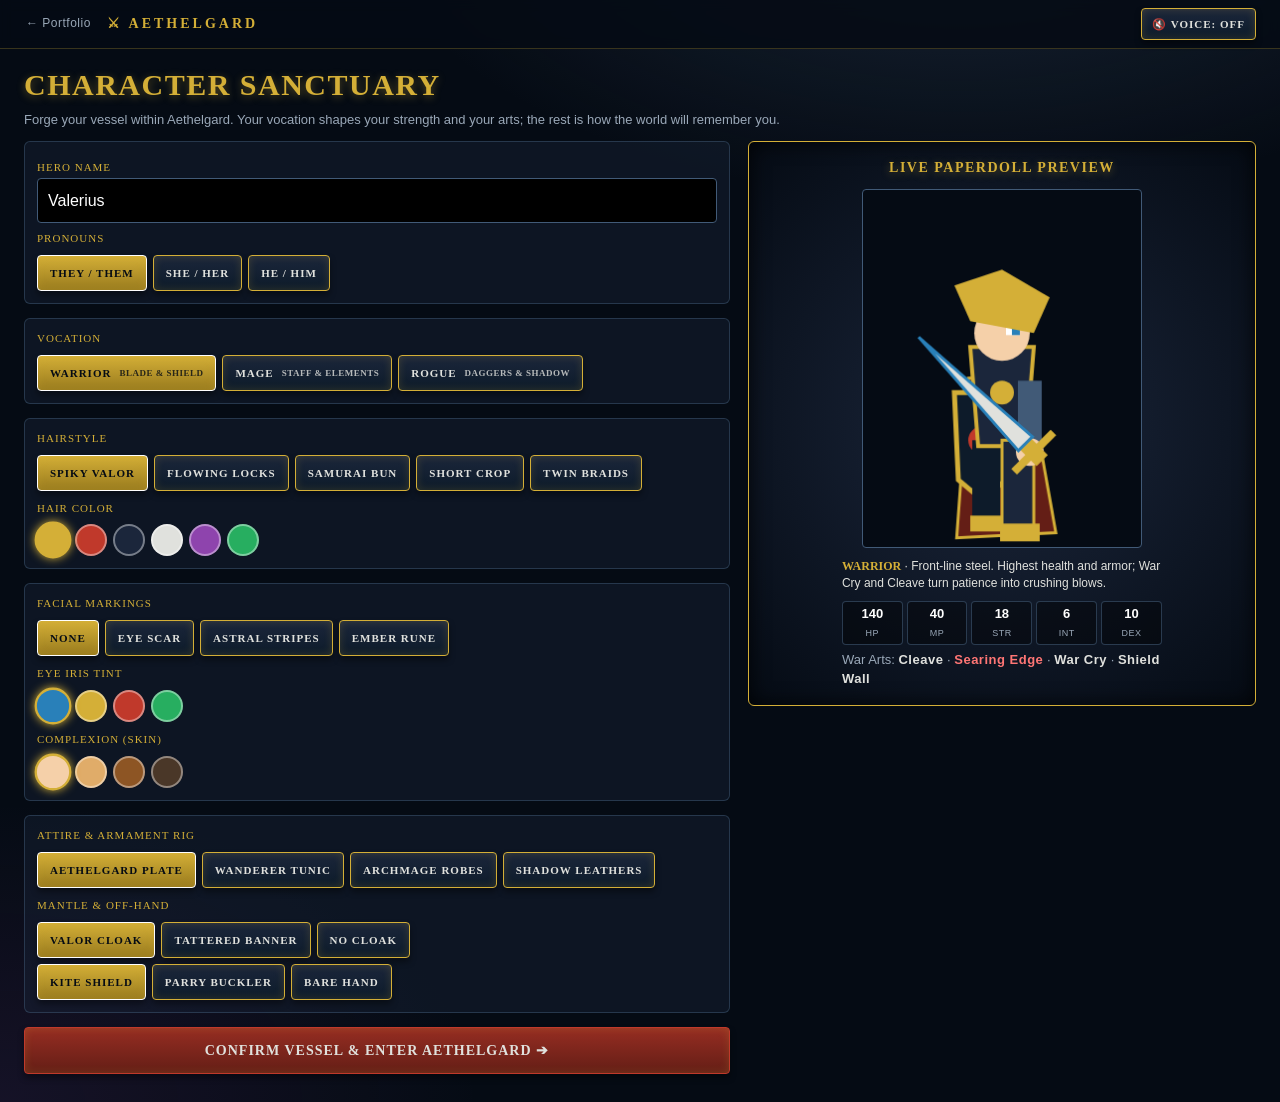
==== play/aethelgard/index.html @ b21886ea "Add Aethelgard: Chronicles of Lore playable browser RPG and project card" ====
<!DOCTYPE html>
<html lang="en">
<head>
<link rel="icon" href="data:,">
<meta charset="UTF-8">
<meta name="viewport" content="width=device-width, initial-scale=1.0, viewport-fit=cover">
<meta name="theme-color" content="#0D1B2A">
<title>Aethelgard: Chronicles of Lore</title>
<style>
  :root {
    --abyssal-navy: #0D1B2A;
    --deep-slate: #1B263B;
    --steel-blue: #415A77;
    --soft-parchment: #E0E1DD;
    --ember-gold: #D4AF37;
    --ember-gold-glow: rgba(212, 175, 55, 0.4);
    --crimson-valor: #C0392B;
    --arcane-azure: #2980B9;
    --toxic-green: #27AE60;
    --void-amethyst: #8E44AD;
    --muted: #9AA8B8;
    --el-fire: #FF7675; --el-ice: #74B9FF; --el-wind: #55EFC4; --el-void: #A29BFE; --el-phys: #E0E1DD;
    /* Cinzel is used only if it is installed locally; nothing is downloaded. */
    --font-heading: 'Cinzel', 'Trajan Pro', 'Cormorant SC', 'Palatino Linotype', Palatino, 'Book Antiqua', Georgia, serif;
    --font-body: 'Segoe UI', -apple-system, BlinkMacSystemFont, Roboto, 'Helvetica Neue', Arial, sans-serif;
  }
  * { box-sizing: border-box; margin: 0; padding: 0; }
  button, .btn, canvas, .hub-card, .map-node { -webkit-user-select: none; user-select: none; -webkit-tap-highlight-color: transparent; }
  html { background: #050B14; }
  body {
    min-height: 100vh; min-height: 100svh;
    background: radial-gradient(1000px 520px at 75% -10%, rgba(65,90,119,.35), transparent 60%), radial-gradient(800px 500px at 0% 100%, rgba(142,68,173,.12), transparent 60%), #050B14;
    font-family: var(--font-body); color: var(--soft-parchment); line-height: 1.45;
  }
  .sr { position: absolute; width: 1px; height: 1px; overflow: hidden; clip: rect(0 0 0 0); white-space: nowrap; }
  :focus-visible { outline: 2px solid var(--ember-gold); outline-offset: 2px; }
  h1, h2, h3, .fantasy-title { font-family: var(--font-heading); color: var(--ember-gold); text-shadow: 0 2px 8px var(--ember-gold-glow); letter-spacing: 1.5px; font-weight: 700; }
  h1 { font-size: clamp(20px, 3.4vw, 30px); }
  h2 { font-size: clamp(17px, 2.6vw, 22px); }
  h3 { font-size: 14px; }
  .sub { font-size: 13px; color: var(--muted); margin-top: 4px; }

  .topbar { display: flex; align-items: center; justify-content: space-between; gap: 10px; padding: 8px clamp(10px, 3vw, 24px); border-bottom: 1px solid rgba(212,175,55,.25); background: rgba(5,11,20,.85); position: sticky; top: 0; z-index: 40; backdrop-filter: blur(6px); }
  .brand { font-family: var(--font-heading); color: var(--ember-gold); letter-spacing: 3px; font-size: 14px; font-weight: 700; }
  #app { max-width: 1334px; margin: 0 auto; padding: 14px clamp(10px, 3vw, 24px) 28px; }

  .btn { background: linear-gradient(180deg, #1B263B 0%, #0D1B2A 100%); border: 1px solid var(--ember-gold); color: var(--soft-parchment); padding: 9px 16px; min-height: 40px; font-family: var(--font-heading); font-size: 13px; font-weight: 600; text-transform: uppercase; letter-spacing: 1px; cursor: pointer; border-radius: 4px; box-shadow: 0 4px 6px rgba(0,0,0,.4), inset 0 0 8px rgba(212,175,55,.2); transition: all .15s ease-in-out; display: inline-flex; align-items: center; justify-content: center; gap: 8px; text-align: center; }
  .btn:hover:not(:disabled), .btn:active:not(:disabled) { background: linear-gradient(180deg, #415A77 0%, #1B263B 100%); border-color: #FFF; box-shadow: 0 0 12px var(--ember-gold); transform: translateY(-1px); }
  .btn.active, .btn[aria-pressed="true"], .btn[aria-pressed="true"]:hover:not(:disabled) { background: linear-gradient(180deg, #D4AF37 0%, #997B1E 100%); color: #050B14; border-color: #FFF; font-weight: bold; }
  .btn:disabled { opacity: .42; cursor: not-allowed; filter: grayscale(.4); }
  .btn-accent { border-color: var(--crimson-valor); background: linear-gradient(180deg, #962D22 0%, #641E16 100%); }
  .btn-accent:hover:not(:disabled) { box-shadow: 0 0 12px rgba(192,57,43,.8); border-color: #FF7675; }
  .btn-small { padding: 4px 10px; min-height: 32px; font-size: 11px; }
  .btn kbd { font: 600 10px ui-monospace, Menlo, monospace; border: 1px solid rgba(255,255,255,.35); border-radius: 3px; padding: 0 4px; opacity: .8; }

  .topbar-left { display: flex; align-items: center; gap: 14px; min-width: 0; }
  .back-link { font-size: 12px; color: var(--muted); text-decoration: none; letter-spacing: .5px; padding: 6px 2px; white-space: nowrap; }
  .back-link:hover, .back-link:focus-visible { color: var(--ember-gold); }
  .screen { display: none; }
  .screen.active { display: block; animation: fadein .25s ease; }
  @keyframes fadein { from { opacity: 0; } to { opacity: 1; } }
  .panel { background: rgba(13,27,42,.9); border: 1px solid var(--steel-blue); border-radius: 6px; padding: 14px; }

  /* ---------- Character Sanctuary ---------- */
  .creator-grid { display: grid; grid-template-columns: minmax(0, 1.25fr) minmax(260px, .9fr); gap: 18px; margin-top: 12px; align-items: start; }
  .creator-controls { display: flex; flex-direction: column; gap: 14px; }
  .creator-preview-pane { position: sticky; top: 64px; display: flex; flex-direction: column; align-items: center; gap: 10px; background: radial-gradient(circle at center, #1B263B 0%, #050B14 100%); border: 1px solid var(--ember-gold); border-radius: 6px; padding: 16px; box-shadow: inset 0 0 20px rgba(0,0,0,.8); }
  #sanctuary-preview-canvas { width: 100%; max-width: 280px; height: auto; border: 1px solid var(--steel-blue); border-radius: 4px; background: #050B14; }
  .class-card { font-size: 12px; color: var(--soft-parchment); width: 100%; max-width: 320px; }
  .class-card .stats-mini { display: grid; grid-template-columns: repeat(5, 1fr); gap: 4px; margin-top: 8px; text-align: center; }
  .stats-mini div { background: rgba(0,0,0,.4); border: 1px solid rgba(65,90,119,.6); border-radius: 4px; padding: 3px 0; }
  .stats-mini b { display: block; font-size: 13px; color: #FFF; } .stats-mini span { font-size: 9px; color: var(--muted); letter-spacing: .5px; }
  .control-group { background: rgba(27,38,59,.4); border: 1px solid rgba(65,90,119,.5); border-radius: 6px; padding: 12px; }
  .control-group-title { font-family: var(--font-heading); font-size: 11px; color: var(--ember-gold); margin-bottom: 8px; text-transform: uppercase; letter-spacing: 1px; }
  .option-row { display: flex; flex-wrap: wrap; gap: 6px; margin-top: 4px; }
  .color-swatch { width: 32px; height: 32px; border-radius: 50%; border: 2px solid rgba(255,255,255,.4); cursor: pointer; transition: transform .15s, border-color .15s; padding: 0; }
  .color-swatch:hover, .color-swatch[aria-pressed="true"] { transform: scale(1.15); border-color: var(--ember-gold); box-shadow: 0 0 8px var(--ember-gold); }
  .sub-btn { padding: 6px 12px; min-height: 36px; font-size: 11px; }
  .text-input { width: 100%; padding: 10px; background: #000; border: 1px solid var(--steel-blue); color: #FFF; border-radius: 4px; margin-bottom: 8px; font: inherit; font-size: 16px; -webkit-user-select: text; user-select: text; }
  .text-input:focus { border-color: var(--ember-gold); outline: none; }
  .class-btn small { display: block; font-size: 9px; opacity: .8; letter-spacing: .5px; }

  /* ---------- Haven ---------- */
  .haven-head { display: flex; flex-wrap: wrap; justify-content: space-between; align-items: flex-end; gap: 12px; }
  .purse { display: flex; flex-wrap: wrap; gap: 8px 16px; font-size: 13px; font-family: var(--font-heading); color: var(--ember-gold); }
  .purse b { color: #FFF; font-family: var(--font-body); }
  .hero-strip { display: grid; grid-template-columns: auto 1fr; gap: 6px 14px; align-items: center; margin-top: 14px; }
  .exp-bar { height: 8px; background: #000; border: 1px solid rgba(255,255,255,.2); border-radius: 4px; overflow: hidden; }
  .exp-bar i { display: block; height: 100%; background: linear-gradient(90deg, #1B4F72, #74B9FF); transition: width .4s; }
  .hub-grid { display: grid; grid-template-columns: repeat(auto-fit, minmax(220px, 1fr)); gap: 14px; margin-top: 16px; }
  .hub-card { background: linear-gradient(135deg, rgba(27,38,59,.8), rgba(13,27,42,.8)); border: 1px solid var(--steel-blue); border-radius: 6px; padding: 16px; display: flex; flex-direction: column; justify-content: space-between; gap: 12px; min-height: 150px; transition: all .2s ease; }
  .hub-card:hover { border-color: var(--ember-gold); box-shadow: 0 0 15px rgba(212,175,55,.3); transform: translateY(-2px); }
  .hub-card p { font-size: 12px; margin-top: 6px; }
  .row-between { display: flex; flex-wrap: wrap; justify-content: space-between; gap: 10px; margin-top: 18px; }

  /* ---------- World map ---------- */
  .map-container { position: relative; width: 100%; aspect-ratio: 16 / 7; min-height: 240px; background: radial-gradient(circle at center, #1B263B 0%, #080E17 100%); border: 1px solid var(--steel-blue); border-radius: 6px; margin-top: 14px; overflow: hidden; }
  .map-container svg { position: absolute; inset: 0; width: 100%; height: 100%; }
  .map-node { position: absolute; transform: translate(-50%, -50%); width: 46px; height: 46px; border-radius: 50%; background: var(--abyssal-navy); border: 2px solid var(--ember-gold); display: flex; align-items: center; justify-content: center; cursor: pointer; font-family: var(--font-heading); font-weight: bold; font-size: 14px; color: var(--ember-gold); box-shadow: 0 0 14px rgba(0,0,0,.7); transition: transform .15s; }
  .map-node:hover { transform: translate(-50%, -50%) scale(1.1); }
  .map-node[aria-pressed="true"] { border-color: #FFF; background: var(--crimson-valor); color: #FFF; box-shadow: 0 0 18px rgba(192,57,43,.8); }
  .map-label { position: absolute; transform: translate(-50%, 0); font-family: var(--font-heading); font-size: 11px; color: var(--soft-parchment); white-space: nowrap; text-shadow: 0 1px 3px #000; pointer-events: none; }
  .node-info { margin-top: 14px; display: flex; flex-wrap: wrap; justify-content: space-between; align-items: center; gap: 12px; }
  .node-info p { font-size: 13px; margin-top: 4px; }
  .tier { color: #F1C40F; font-weight: 700; }
  .el { font-weight: 700; letter-spacing: .5px; }
  .el-FIRE { color: var(--el-fire); } .el-ICE { color: var(--el-ice); } .el-WIND { color: var(--el-wind); } .el-VOID { color: var(--el-void); } .el-PHYS { color: var(--el-phys); }

  /* ---------- Combat ---------- */
  #screen-combat.active { display: flex; flex-direction: column; gap: 8px; }
  #combat-hud { display: grid; grid-template-columns: minmax(0, 1fr) auto minmax(0, 1fr); gap: 10px; align-items: start; }
  .combatant-hud { background: rgba(13,27,42,.9); border: 1px solid var(--ember-gold); border-radius: 6px; padding: 8px 12px; box-shadow: 0 4px 15px rgba(0,0,0,.6); min-width: 0; }
  .hud-name { display: flex; justify-content: space-between; gap: 8px; font-size: 12px; font-weight: 700; margin-bottom: 5px; }
  .hud-name span:last-child { color: var(--ember-gold); white-space: nowrap; }
  .bar-wrapper { position: relative; width: 100%; height: 14px; background: #000; border-radius: 3px; border: 1px solid rgba(255,255,255,.2); overflow: hidden; margin-top: 4px; }
  .bar-fill { height: 100%; width: 100%; transition: width .3s cubic-bezier(.2,.9,.3,1); }
  .hp-fill { background: linear-gradient(90deg, #962D22, #E74C3C); }
  .mp-fill { background: linear-gradient(90deg, #1B4F72, #3498DB); }
  .bar-text { position: absolute; inset: 0; font-size: 10px; font-weight: 700; line-height: 14px; text-align: center; text-shadow: 0 1px 2px #000; }
  .status-tray { display: flex; flex-wrap: wrap; gap: 4px; margin-top: 5px; min-height: 16px; }
  .status-badge { font-size: 9px; padding: 1px 6px; border-radius: 2px; font-weight: 700; text-transform: uppercase; letter-spacing: .5px; }
  .badge-burning { background: #E67E22; color: #FFF; } .badge-frozen { background: #3498DB; color: #FFF; } .badge-guarding { background: #F1C40F; color: #000; }
  .badge-buff { background: #27AE60; color: #FFF; } .badge-shadow { background: #6C5CE7; color: #FFF; } .badge-charge { background: #C0392B; color: #FFF; animation: pulse 1s infinite; }
  @keyframes pulse { 50% { opacity: .55; } }
  .intent { font-size: 11px; color: var(--muted); margin-top: 4px; min-height: 16px; }
  #elemental-affinity-widget { background: rgba(13,27,42,.92); border: 1px solid var(--ember-gold); border-radius: 6px; padding: 6px 12px; font-size: 11px; font-family: var(--font-heading); letter-spacing: .6px; text-align: center; max-width: 330px; line-height: 1.5; }
  #elemental-affinity-widget .aff-hint { display: block; font-family: var(--font-body); letter-spacing: 0; color: var(--soft-parchment); font-size: 11px; }
  .stage-wrap { width: min(100%, calc((100vh - 390px) * 16 / 9)); width: min(100%, calc((100svh - 390px) * 16 / 9)); min-width: min(100%, 480px); margin: 0 auto; border: 1px solid rgba(212,175,55,.35); border-radius: 6px; overflow: hidden; box-shadow: 0 0 40px rgba(0,0,0,.8); }
  canvas#combat-stage { width: 100%; height: auto; display: block; background: #050B14; }
  .narration { display: flex; gap: 12px; align-items: flex-start; background: rgba(13,27,42,.96); border: 1px solid var(--ember-gold); border-radius: 6px; padding: 10px 14px; box-shadow: 0 8px 24px rgba(0,0,0,.6); }
  .narration .who { font-family: var(--font-heading); color: var(--ember-gold); font-size: 12px; letter-spacing: 1px; }
  .narration .what { font-size: 14px; margin-top: 2px; line-height: 1.45; font-family: Georgia, 'Palatino Linotype', serif; }
  .narration .grow { flex: 1; min-width: 0; }
  #combat-narration { min-height: 62px; }
  .combat-side { display: flex; flex-direction: column; gap: 8px; }
  #combat-narration.collapsed .what { display: none; }
  #toast { position: fixed; left: 50%; bottom: 16px; transform: translateX(-50%); width: min(680px, calc(100% - 24px)); z-index: 60; display: none; }
  #toast.open { display: flex; animation: fadein .2s; }
  #combat-deck { display: grid; grid-template-columns: repeat(5, minmax(0, 1fr)); gap: 8px; }
  #combat-deck .btn { min-height: 48px; padding: 8px 6px; font-size: 12px; }
  .turn-banner { text-align: center; font-family: var(--font-heading); font-size: 11px; letter-spacing: 2px; color: var(--muted); min-height: 16px; }

  /* ---------- Modals ---------- */
  .modal { position: fixed; inset: 0; z-index: 70; background: rgba(2,6,12,.72); display: none; align-items: center; justify-content: center; padding: 14px; backdrop-filter: blur(4px); }
  .modal.open { display: flex; animation: fadein .18s; }
  .modal-card { width: min(720px, 100%); max-height: calc(100svh - 28px); overflow-y: auto; background: rgba(13,27,42,.98); border: 1px solid var(--ember-gold); border-radius: 8px; padding: 18px; box-shadow: 0 20px 60px rgba(0,0,0,.9); }
  .modal-head { display: flex; justify-content: space-between; align-items: center; gap: 10px; margin-bottom: 12px; }
  .skill-grid { display: grid; grid-template-columns: repeat(auto-fit, minmax(240px, 1fr)); gap: 10px; }
  .skill-grid .btn { flex-direction: column; align-items: flex-start; text-align: left; text-transform: none; letter-spacing: .3px; min-height: 70px; }
  .skill-grid .btn strong { font-size: 14px; } .skill-grid .btn span { font-family: var(--font-body); font-size: 11px; color: #C8D1DC; font-weight: 400; }
  .eff-up { color: #55EFC4 !important; font-weight: 700 !important; } .eff-down { color: #FF9F9A !important; font-weight: 700 !important; }
  .shop-list { display: flex; flex-direction: column; gap: 10px; }
  .shop-item { display: flex; justify-content: space-between; align-items: center; gap: 12px; padding: 10px 12px; border: 1px solid rgba(65,90,119,.7); border-radius: 6px; background: rgba(0,0,0,.35); }
  .shop-item h4 { font-family: var(--font-heading); color: #FFF; font-size: 13px; letter-spacing: .5px; }
  .shop-item p { font-size: 12px; color: var(--muted); margin-top: 2px; }
  .shop-item .owned { color: var(--toxic-green); font-size: 11px; font-weight: 700; }
  .npc-line { font-family: Georgia, serif; font-style: italic; font-size: 14px; color: var(--soft-parchment); margin-bottom: 12px; }
  .wheel { display: flex; flex-wrap: wrap; align-items: center; justify-content: center; gap: 6px; font-family: var(--font-heading); font-size: 14px; margin: 8px 0 14px; }
  .bestiary { width: 100%; border-collapse: collapse; font-size: 12px; }
  .bestiary th, .bestiary td { text-align: left; padding: 6px; border-bottom: 1px solid rgba(65,90,119,.5); }
  .bestiary th { color: var(--ember-gold); font-family: var(--font-heading); font-weight: 600; letter-spacing: .5px; }

  /* ---------- Victory / Defeat ---------- */
  .result { text-align: center; padding-top: 24px; }
  .result h1 { font-size: clamp(24px, 5vw, 34px); }
  .result .story { font-family: Georgia, serif; font-size: 15px; max-width: 620px; margin: 10px auto 0; color: var(--soft-parchment); }
  .spoils { max-width: 480px; margin: 22px auto; background: #000; border: 1px solid var(--ember-gold); border-radius: 6px; padding: 18px; text-align: left; }
  .spoils h3 { border-bottom: 1px solid var(--steel-blue); padding-bottom: 6px; }
  .spoils .line { display: flex; justify-content: space-between; font-size: 13px; margin-top: 10px; }
  .levelup { max-width: 480px; margin: 0 auto 20px; border: 1px solid #74B9FF; border-radius: 6px; padding: 16px; background: linear-gradient(180deg, rgba(41,128,185,.25), rgba(0,0,0,.6)); box-shadow: 0 0 30px rgba(116,185,255,.25); }
  .levelup h2 { color: #74B9FF; text-shadow: 0 0 12px rgba(116,185,255,.6); }
  .levelup .gains { display: grid; grid-template-columns: repeat(3, 1fr); gap: 6px; margin-top: 10px; font-size: 12px; }
  .levelup .gains div { background: rgba(0,0,0,.4); border-radius: 4px; padding: 5px; }
  .levelup .gains b { color: #55EFC4; }
  #screen-defeat h1 { color: var(--crimson-valor); text-shadow: 0 2px 12px rgba(192,57,43,.6); }
  .result .actions { display: flex; flex-wrap: wrap; justify-content: center; gap: 10px; margin-top: 8px; }

  /* ---------- Responsive ---------- */
  @media (max-width: 900px) {
    .creator-grid { grid-template-columns: 1fr; }
    .creator-preview-pane { position: static; order: -1; flex-direction: row; flex-wrap: wrap; justify-content: center; }
    #sanctuary-preview-canvas { max-width: 170px; }
  }
  @media (max-width: 640px) {
    #combat-hud { grid-template-columns: 1fr 1fr; }
    #elemental-affinity-widget { grid-column: 1 / -1; grid-row: 2; max-width: none; }
    .stage-wrap { width: 100%; min-width: 0; }
    #combat-deck { grid-template-columns: repeat(3, minmax(0, 1fr)); }
    #combat-deck .btn { font-size: 11px; letter-spacing: .5px; }
    #combat-deck .btn kbd { display: none; }
    .narration .what { font-size: 13px; }
    .map-label { font-size: 9px; }
    .shop-item { flex-direction: column; align-items: stretch; }
    .levelup .gains { grid-template-columns: repeat(2, 1fr); }
  }
  @media (orientation: landscape) and (max-height: 520px) {
    .topbar { position: static; }
    #screen-combat.active { display: grid; grid-template-columns: minmax(0, 1fr) minmax(250px, 34%); grid-template-areas: "hud hud" "stage side"; gap: 8px; }
    #combat-hud { grid-area: hud; grid-template-columns: 1fr auto 1fr; }
    #elemental-affinity-widget { grid-column: auto; grid-row: auto; }
    .stage-wrap { grid-area: stage; width: 100%; min-width: 0; }
    .combat-side { grid-area: side; display: flex; flex-direction: column; gap: 8px; }
    #combat-deck { grid-template-columns: repeat(2, minmax(0, 1fr)); }
    #combat-deck .btn { min-height: 44px; }
    #combat-deck .btn kbd { display: none; }
    .narration .what { font-size: 12px; }
    #combat-narration { min-height: 0; padding: 6px 10px; }
    .topbar { padding-top: 4px !important; padding-bottom: 4px !important; }
    #combat-hud { gap: 6px; }
    #app { padding-top: 6px; }
    .turn-banner { min-height: 0; font-size: 10px; }
    .combatant-hud { padding: 5px 9px; }
    .combatant-hud .intent { display: none; }
    .status-tray { min-height: 0; margin-top: 3px; }
    #elemental-affinity-widget { padding: 4px 8px; font-size: 10px; line-height: 1.35; }
    #elemental-affinity-widget .aff-hint { font-size: 10px; }
    .stage-wrap { width: min(100%, calc((100vh - 150px) * 16 / 9)); width: min(100%, calc((100svh - 150px) * 16 / 9)); margin: 0; }
    #combat-deck { gap: 6px; }
    #combat-deck .btn { min-height: 44px; padding: 6px 4px; font-size: 11px; letter-spacing: .5px; }
  }
  @media (prefers-reduced-motion: reduce) {
    *, *::before, *::after { animation: none !important; transition: none !important; }
  }
</style>
</head>
<body>
<header class="topbar">
  <div class="topbar-left"><a class="back-link" href="https://alchemistblake.github.io/" title="Back to Blake Allcorn's portfolio">← Portfolio</a><span class="brand" aria-hidden="true">⚔ AETHELGARD</span></div>
  <button class="btn btn-small" id="btn-voice" type="button" aria-pressed="false" title="Read narration aloud with your device's voice">🔇 Voice: Off</button>
</header>

<main id="app">
  <!-- SCREEN 1: Character Sanctuary -->
  <section id="screen-sanctuary" class="screen active" aria-labelledby="h-sanctuary">
    <h1 id="h-sanctuary">CHARACTER SANCTUARY</h1>
    <p class="sub">Forge your vessel within Aethelgard. Your vocation shapes your strength and your arts; the rest is how the world will remember you.</p>
    <div class="creator-grid">
      <div class="creator-controls">
        <div class="control-group">
          <label class="control-group-title" for="input-char-name">Hero Name</label>
          <input type="text" id="input-char-name" class="text-input" value="Valerius" maxlength="18" autocomplete="off" spellcheck="false">
          <div class="control-group-title" id="lbl-pron">Pronouns</div>
          <div class="option-row" role="group" aria-labelledby="lbl-pron" id="pronoun-options">
            <button type="button" class="btn sub-btn pron-btn" data-pron="they" aria-pressed="true">They / them</button>
            <button type="button" class="btn sub-btn pron-btn" data-pron="she" aria-pressed="false">She / her</button>
            <button type="button" class="btn sub-btn pron-btn" data-pron="he" aria-pressed="false">He / him</button>
          </div>
        </div>

        <div class="control-group">
          <div class="control-group-title" id="lbl-class">Vocation</div>
          <div class="option-row" role="group" aria-labelledby="lbl-class">
            <button type="button" class="btn sub-btn class-btn" data-class="WARRIOR" aria-pressed="true">Warrior<small>Blade &amp; shield</small></button>
            <button type="button" class="btn sub-btn class-btn" data-class="MAGE" aria-pressed="false">Mage<small>Staff &amp; elements</small></button>
            <button type="button" class="btn sub-btn class-btn" data-class="ROGUE" aria-pressed="false">Rogue<small>Daggers &amp; shadow</small></button>
          </div>
        </div>

        <div class="control-group">
          <div class="control-group-title" id="lbl-hair">Hairstyle</div>
          <div class="option-row" role="group" aria-labelledby="lbl-hair">
            <button type="button" class="btn sub-btn hair-style-btn" data-style="spiky" aria-pressed="true">Spiky Valor</button>
            <button type="button" class="btn sub-btn hair-style-btn" data-style="flowing" aria-pressed="false">Flowing Locks</button>
            <button type="button" class="btn sub-btn hair-style-btn" data-style="topknot" aria-pressed="false">Samurai Bun</button>
            <button type="button" class="btn sub-btn hair-style-btn" data-style="short" aria-pressed="false">Short Crop</button>
            <button type="button" class="btn sub-btn hair-style-btn" data-style="braids" aria-pressed="false">Twin Braids</button>
          </div>
          <div class="control-group-title" style="margin-top: 10px;" id="lbl-haircol">Hair Color</div>
          <div class="option-row swatches" role="group" aria-labelledby="lbl-haircol" data-key="hairColor">
            <button type="button" class="color-swatch" data-val="#D4AF37" aria-label="Gold" aria-pressed="true" style="background:#D4AF37"></button>
            <button type="button" class="color-swatch" data-val="#C0392B" aria-label="Crimson" aria-pressed="false" style="background:#C0392B"></button>
            <button type="button" class="color-swatch" data-val="#1B263B" aria-label="Midnight" aria-pressed="false" style="background:#1B263B"></button>
            <button type="button" class="color-swatch" data-val="#E0E1DD" aria-label="Silver" aria-pressed="false" style="background:#E0E1DD"></button>
            <button type="button" class="color-swatch" data-val="#8E44AD" aria-label="Amethyst" aria-pressed="false" style="background:#8E44AD"></button>
            <button type="button" class="color-swatch" data-val="#27AE60" aria-label="Moss" aria-pressed="false" style="background:#27AE60"></button>
          </div>
        </div>

        <div class="control-group">
          <div class="control-group-title" id="lbl-face">Facial Markings</div>
          <div class="option-row" role="group" aria-labelledby="lbl-face">
            <button type="button" class="btn sub-btn face-mark-btn" data-mark="none" aria-pressed="true">None</button>
            <button type="button" class="btn sub-btn face-mark-btn" data-mark="scar" aria-pressed="false">Eye Scar</button>
            <button type="button" class="btn sub-btn face-mark-btn" data-mark="paint" aria-pressed="false">Astral Stripes</button>
            <button type="button" class="btn sub-btn face-mark-btn" data-mark="rune" aria-pressed="false">Ember Rune</button>
          </div>
          <div class="control-group-title" style="margin-top: 10px;" id="lbl-eye">Eye Iris Tint</div>
          <div class="option-row swatches" role="group" aria-labelledby="lbl-eye" data-key="eyeColor">
            <button type="button" class="color-swatch" data-val="#2980B9" aria-label="Azure" aria-pressed="true" style="background:#2980B9"></button>
            <button type="button" class="color-swatch" data-val="#D4AF37" aria-label="Amber" aria-pressed="false" style="background:#D4AF37"></button>
            <button type="button" class="color-swatch" data-val="#C0392B" aria-label="Ember red" aria-pressed="false" style="background:#C0392B"></button>
            <button type="button" class="color-swatch" data-val="#27AE60" aria-label="Verdant" aria-pressed="false" style="background:#27AE60"></button>
          </div>
          <div class="control-group-title" style="margin-top: 10px;" id="lbl-skin">Complexion (Skin)</div>
          <div class="option-row swatches" role="group" aria-labelledby="lbl-skin" data-key="skinColor">
            <button type="button" class="color-swatch" data-val="#F5D0A9" aria-label="Fair" aria-pressed="true" style="background:#F5D0A9"></button>
            <button type="button" class="color-swatch" data-val="#E0AC69" aria-label="Golden" aria-pressed="false" style="background:#E0AC69"></button>
            <button type="button" class="color-swatch" data-val="#8D5524" aria-label="Bronze" aria-pressed="false" style="background:#8D5524"></button>
            <button type="button" class="color-swatch" data-val="#4A3728" aria-label="Umber" aria-pressed="false" style="background:#4A3728"></button>
          </div>
        </div>

        <div class="control-group">
          <div class="control-group-title" id="lbl-outfit">Attire &amp; Armament Rig</div>
          <div class="option-row" role="group" aria-labelledby="lbl-outfit">
            <button type="button" class="btn sub-btn outfit-style-btn" data-outfit="plate" aria-pressed="true">Aethelgard Plate</button>
            <button type="button" class="btn sub-btn outfit-style-btn" data-outfit="tunic" aria-pressed="false">Wanderer Tunic</button>
            <button type="button" class="btn sub-btn outfit-style-btn" data-outfit="robes" aria-pressed="false">Archmage Robes</button>
            <button type="button" class="btn sub-btn outfit-style-btn" data-outfit="leathers" aria-pressed="false">Shadow Leathers</button>
          </div>
          <div class="control-group-title" style="margin-top: 10px;" id="lbl-cape">Mantle &amp; Off-hand</div>
          <div class="option-row" role="group" aria-labelledby="lbl-cape">
            <button type="button" class="btn sub-btn cape-style-btn" data-cape="full" aria-pressed="true">Valor Cloak</button>
            <button type="button" class="btn sub-btn cape-style-btn" data-cape="tattered" aria-pressed="false">Tattered Banner</button>
            <button type="button" class="btn sub-btn cape-style-btn" data-cape="none" aria-pressed="false">No Cloak</button>
          </div>
          <div class="option-row" role="group" aria-label="Off-hand" style="margin-top: 6px;">
            <button type="button" class="btn sub-btn offhand-style-btn" data-offhand="shield" aria-pressed="true">Kite Shield</button>
            <button type="button" class="btn sub-btn offhand-style-btn" data-offhand="buckler" aria-pressed="false">Parry Buckler</button>
            <button type="button" class="btn sub-btn offhand-style-btn" data-offhand="gauntlet" aria-pressed="false">Bare Hand</button>
          </div>
        </div>

        <button type="button" class="btn btn-accent" id="btn-bind-sanctuary" style="padding: 14px; font-size: 14px;">Confirm Vessel &amp; Enter Aethelgard ➔</button>
      </div>

      <div class="creator-preview-pane">
        <h3>LIVE PAPERDOLL PREVIEW</h3>
        <canvas id="sanctuary-preview-canvas" width="280" height="360" role="img" aria-label="Preview of your hero"></canvas>
        <div class="class-card" id="class-card" aria-live="polite"></div>
      </div>
    </div>
  </section>

  <!-- SCREEN 2: The Haven -->
  <section id="screen-haven" class="screen" aria-labelledby="h-haven">
    <div class="haven-head">
      <div>
        <h1 id="h-haven">THE HAVEN: SANCTUARY OF AETHELGARD</h1>
        <p class="sub">The final bastion untouched by the blight. Rest here restores body and spirit.</p>
      </div>
      <div class="purse" aria-label="Your purse">
        <span>GOLD <b id="haven-gold-val">250</b></span>
        <span>ASTRAL SHARDS <b id="haven-shards-val" style="color:#74B9FF">10</b></span>
        <span>DRAUGHTS <b id="haven-potions-val">3</b></span>
      </div>
    </div>
    <div class="panel hero-strip">
      <div><b id="haven-hero-name">Valerius</b> <span class="sub" id="haven-hero-class" style="display:inline">Warrior · Lvl 1</span></div>
      <div class="sub" id="haven-hero-stats" style="text-align:right"></div>
      <div class="sub" style="margin:0">EXP <span id="haven-exp-text">0 / 100</span></div>
      <div class="exp-bar" aria-hidden="true"><i id="haven-exp-bar" style="width:0%"></i></div>
    </div>
    <div class="hub-grid">
      <div class="hub-card">
        <div><h3>Torben's Smelting Forge</h3><p>Temper your weapon and reinforce your armor. Paid in gold.</p></div>
        <button type="button" class="btn" id="btn-forge" style="width:100%">Speak with Torben</button>
      </div>
      <div class="hub-card">
        <div><h3>Vaelin's Arcane Sanctum</h3><p>Study the elemental wheel and the weaknesses of every foe.</p></div>
        <button type="button" class="btn" id="btn-sanctum" style="width:100%">Consult Vaelin</button>
      </div>
      <div class="hub-card">
        <div><h3>Pip's Living Spring</h3><p>Brew restorative draughts with your familiar.</p></div>
        <button type="button" class="btn" id="btn-spring" style="width:100%">Visit Pip</button>
      </div>
      <div class="hub-card">
        <div><h3>Isla's Antiquity Vault</h3><p>Trade Astral Shards for forgotten relics.</p></div>
        <button type="button" class="btn" id="btn-vault" style="width:100%">Browse Vault</button>
      </div>
    </div>
    <div class="row-between">
      <button type="button" class="btn" id="btn-revisit-sanctuary">↺ Modify Appearance</button>
      <button type="button" class="btn btn-accent" id="btn-open-worldmap" style="padding: 12px 24px;">Deploy to Expeditions (World Map) ➔</button>
    </div>
  </section>

  <!-- SCREEN 3: World Map -->
  <section id="screen-worldmap" class="screen" aria-labelledby="h-map">
    <div class="haven-head">
      <div>
        <h1 id="h-map">CHRONICLES EXPEDITION MAP</h1>
        <p class="sub">Choose a blighted region. Deeper regions hold deadlier foes and richer spoils.</p>
      </div>
      <button type="button" class="btn" id="btn-return-haven">↩ Return to Haven</button>
    </div>
    <div class="map-container" id="map-container">
      <svg viewBox="0 0 100 44" preserveAspectRatio="none" aria-hidden="true"><path d="M20 30 Q 33 18 45 21 T 72 11" stroke="#D4AF37" stroke-opacity=".45" stroke-width=".5" stroke-dasharray="1.2 1.2" fill="none"/></svg>
    </div>
    <div class="panel node-info">
      <div>
        <h3 id="selected-node-title">The Haven Outskirts</h3>
        <p>Danger: <span class="tier" id="node-danger-tag">Tier I</span> · Ambush threat: <span id="node-ambush-tag">10%</span> · Suggested level: <span id="node-level-tag">1</span></p>
        <p id="node-foes"></p>
      </div>
      <button type="button" class="btn btn-accent" id="btn-engage-expedition">Engage Battlefield ⚔</button>
    </div>
  </section>

  <!-- SCREEN 4: Combat -->
  <section id="screen-combat" class="screen" aria-label="Battle">
    <div id="combat-hud">
      <div class="combatant-hud" aria-label="Your hero">
        <div class="hud-name"><span id="player-name-plate">Hero</span><span id="player-lvl-plate">Lvl 1</span></div>
        <div class="bar-wrapper" role="meter" aria-label="Health" id="player-hp-meter" aria-valuemin="0"><div id="player-hp-bar" class="bar-fill hp-fill"></div><div id="player-hp-text" class="bar-text"></div></div>
        <div class="bar-wrapper" role="meter" aria-label="Mana" id="player-mp-meter" aria-valuemin="0"><div id="player-mp-bar" class="bar-fill mp-fill"></div><div id="player-mp-text" class="bar-text"></div></div>
        <div class="status-tray" id="player-status-tray"></div>
      </div>
      <div id="elemental-affinity-widget" aria-live="polite"></div>
      <div class="combatant-hud" aria-label="Your foe">
        <div class="hud-name"><span id="enemy-name-plate">Foe</span><span id="enemy-elem-plate"></span></div>
        <div class="bar-wrapper" role="meter" aria-label="Foe health" id="enemy-hp-meter" aria-valuemin="0"><div id="enemy-hp-bar" class="bar-fill hp-fill"></div><div id="enemy-hp-text" class="bar-text"></div></div>
        <div class="status-tray" id="enemy-status-tray"></div>
        <div class="intent" id="enemy-intent"></div>
      </div>
    </div>
    <div class="stage-wrap"><canvas id="combat-stage" width="1280" height="720" role="img" aria-label="The battlefield"></canvas></div>
    <div class="combat-side">
      <div class="narration" id="combat-narration" role="status" aria-live="polite">
        <div class="grow"><div class="who" id="combat-speaker">The Chronicle</div><div class="what" id="combat-text"></div></div>
        <button type="button" class="btn btn-small" id="btn-hide-narration" aria-label="Hide narration">✕</button>
      </div>
      <div class="turn-banner" id="turn-banner" aria-live="polite"></div>
      <div id="combat-deck" role="group" aria-label="Your actions">
        <button type="button" class="btn btn-accent" id="btn-strike" aria-keyshortcuts="1">⚔ <span id="strike-label">Strike</span> <kbd>1</kbd></button>
        <button type="button" class="btn" id="btn-skill-menu" aria-keyshortcuts="2">✦ <span id="arts-label">Arts</span> <kbd>2</kbd></button>
        <button type="button" class="btn" id="btn-guard" aria-keyshortcuts="3">🛡 Guard <kbd>3</kbd></button>
        <button type="button" class="btn" id="btn-potion" aria-keyshortcuts="4"><span>⚗ Draught&nbsp;×<span id="potion-count-val">3</span></span> <kbd>4</kbd></button>
        <button type="button" class="btn" id="btn-flee" aria-keyshortcuts="5">↩ Retreat <kbd>5</kbd></button>
      </div>
    </div>
  </section>

  <!-- SCREEN 5: Victory -->
  <section id="screen-victory" class="screen result" aria-labelledby="h-victory">
    <h1 id="h-victory">EXPEDITION CONQUERED</h1>
    <p class="story" id="victory-story"></p>
    <div class="spoils">
      <h3>SPOILS OF WAR</h3>
      <div class="line"><span>Experience</span><b id="spoil-exp" style="color:#74B9FF">+0 EXP</b></div>
      <div class="line"><span>Gold recovered</span><b id="spoil-gold" style="color:var(--ember-gold)">+0 GOLD</b></div>
      <div class="line"><span>Astral Shards extracted</span><b id="spoil-shards" style="color:#74B9FF">+0 SHARDS</b></div>
    </div>
    <div class="levelup" id="levelup-panel" hidden></div>
    <div class="actions">
      <button type="button" class="btn btn-accent" id="btn-collect-spoils" style="padding: 12px 28px;">Claim Spoils &amp; Return to Map</button>
      <button type="button" class="btn" id="btn-victory-haven">Rest at the Haven</button>
    </div>
  </section>

  <!-- SCREEN 6: Defeat -->
  <section id="screen-defeat" class="screen result" aria-labelledby="h-defeat">
    <h1 id="h-defeat">THE VESSEL FALLS</h1>
    <p class="story" id="defeat-story"></p>
    <div class="spoils"><h3>THE COST</h3><div class="line"><span>Gold lost in the retreat</span><b id="defeat-gold" style="color:var(--crimson-valor)">-0 GOLD</b></div><div class="line"><span>Experience kept</span><b style="color:#74B9FF">All of it</b></div></div>
    <div class="actions">
      <button type="button" class="btn btn-accent" id="btn-defeat-haven" style="padding: 12px 28px;">Wake in the Haven</button>
    </div>
  </section>
</main>

<!-- Arts modal -->
<div class="modal" id="skills-modal" role="dialog" aria-modal="true" aria-labelledby="h-skills">
  <div class="modal-card">
    <div class="modal-head"><h2 id="h-skills">ASTRAL WEAVING &amp; ARTS</h2><button type="button" class="btn btn-small" id="btn-close-skills">✕ Close <kbd>Esc</kbd></button></div>
    <div class="skill-grid" id="skill-action-slots"></div>
  </div>
</div>
<!-- Shop / NPC modal -->
<div class="modal" id="shop-modal" role="dialog" aria-modal="true" aria-labelledby="h-shop">
  <div class="modal-card">
    <div class="modal-head"><h2 id="h-shop">SHOP</h2><button type="button" class="btn btn-small" id="btn-close-shop">✕ Close <kbd>Esc</kbd></button></div>
    <p class="purse" id="shop-purse"></p>
    <p class="npc-line" id="shop-line" style="margin-top:10px"></p>
    <div id="shop-body"></div>
  </div>
</div>
<!-- Confirm modal -->
<div class="modal" id="confirm-modal" role="alertdialog" aria-modal="true" aria-labelledby="h-confirm">
  <div class="modal-card" style="width:min(440px,100%); text-align:center">
    <h2 id="h-confirm">Retreat to the Haven?</h2>
    <p class="sub" id="confirm-text" style="margin:8px 0 16px">Your foe will remain. You keep everything you carry.</p>
    <div class="option-row" style="justify-content:center">
      <button type="button" class="btn btn-accent" id="btn-confirm-yes">Retreat</button>
      <button type="button" class="btn" id="btn-confirm-no">Stand and fight</button>
    </div>
  </div>
</div>
<!-- Toast narration for non-combat screens -->
<div id="toast" class="narration" role="status" aria-live="polite">
  <div class="grow"><div class="who" id="toast-speaker">The Chronicle</div><div class="what" id="toast-text"></div></div>
  <button type="button" class="btn btn-small" id="btn-dismiss-dialog" aria-label="Dismiss">✕</button>
</div>
<script>
/**
 * AETHELGARD: CHRONICLES OF LORE
 * Turn-based fantasy RPG and storyteller engine. Self-contained: no network requests.
 */
'use strict';
const QS = new URLSearchParams(location.search);
const SPEED = QS.has('fast') ? 0.05 : 1;            // ?fast=1 speeds up animations (used by the test suite)
const REDUCED = window.matchMedia('(prefers-reduced-motion: reduce)').matches || QS.has('rm');
const FONT_HEAD = "Cinzel, 'Trajan Pro', 'Palatino Linotype', Palatino, 'Book Antiqua', Georgia, serif";
const FONT_BODY = "'Segoe UI', -apple-system, Roboto, Arial, sans-serif";

// ---------- seeded RNG (mulberry32). ?seed=word makes every roll reproducible. ----------
function hashSeed(str) { let h = 0x811c9dc5; for (let i = 0; i < str.length; i++) { h ^= str.charCodeAt(i); h = Math.imul(h, 0x01000193) >>> 0; } return h >>> 0; }
function mulberry32(a) { return function () { a |= 0; a = a + 0x6D2B79F5 | 0; let t = Math.imul(a ^ a >>> 15, 1 | a); t = t + Math.imul(t ^ t >>> 7, 61 | t) ^ t; return ((t ^ t >>> 14) >>> 0) / 4294967296; }; }
const SEED = QS.get('seed') ? hashSeed(QS.get('seed')) : (crypto.getRandomValues(new Uint32Array(1))[0]);
const rand = mulberry32(SEED);          // game logic only; cosmetic particles use Math.random

// ---------- elements: Fire melts Ice, Ice stills Wind, Wind scatters the Void, the Void devours Fire ----------
const ELEMENTS = {
  PHYS: { label: 'Physical', color: '#E0E1DD', icon: '⚔' },
  FIRE: { label: 'Fire', color: '#FF7675', icon: '✹' },
  ICE: { label: 'Ice', color: '#74B9FF', icon: '❄' },
  WIND: { label: 'Wind', color: '#55EFC4', icon: '≋' },
  VOID: { label: 'Void', color: '#A29BFE', icon: '◆' }
};
const BEATS = { FIRE: 'ICE', ICE: 'WIND', WIND: 'VOID', VOID: 'FIRE' };
function elemMult(atk, def) {
  if (atk === 'PHYS' || !def) return 1;
  if (BEATS[atk] === def) return 1.5;   // weakness
  if (atk === def) return 0.5;          // same element: resisted
  if (BEATS[def] === atk) return 0.75;  // the defender's element overpowers yours
  return 1;
}
function weaknessOf(el) { return Object.keys(BEATS).find(k => BEATS[k] === el); }

// ---------- vocations ----------
const CLASSES = {
  WARRIOR: {
    label: 'Warrior', weapon: 'blade', weaponName: 'blade', strikeName: 'Strike', artsName: 'War Arts', mpRegen: 5, mainStat: 'str',
    base: { maxHp: 140, maxMp: 40, str: 18, int: 6, dex: 10, end: 14 }, grow: { maxHp: 16, maxMp: 4, str: 3, int: 1, dex: 1, end: 2 },
    look: { outfit: 'plate', offhand: 'shield', capeStyle: 'full' }, aura: '#D4AF37',
    blurb: 'Front-line steel. Highest health and armor; War Cry and Cleave turn patience into crushing blows.',
    abilities: [
      { id: 'cleave', name: 'Cleave', element: 'PHYS', cost: 8, kind: 'attack', scale: 'str', k: 2.4, flat: 10, crit: true, desc: 'A heavy, two-handed blow.' },
      { id: 'searing', name: 'Searing Edge', element: 'FIRE', cost: 12, kind: 'attack', scale: 'str', k: 1.4, flat: 14, burn: true, desc: 'Ignite the blade; may set the foe Burning.' },
      { id: 'warcry', name: 'War Cry', element: 'PHYS', cost: 10, kind: 'buff', desc: '+40% weapon damage for 3 turns.' },
      { id: 'wall', name: 'Shield Wall', element: 'PHYS', cost: 8, kind: 'guard', desc: 'Guard (take 75% less) and recover 12% health.' }
    ]
  },
  MAGE: {
    label: 'Mage', weapon: 'staff', weaponName: 'staff', strikeName: 'Staff Strike', artsName: 'Astral Arts', mpRegen: 5, mainStat: 'int',
    base: { maxHp: 90, maxMp: 100, str: 8, int: 20, dex: 10, end: 8 }, grow: { maxHp: 9, maxMp: 12, str: 1, int: 3, dex: 1, end: 1 },
    look: { outfit: 'robes', offhand: 'gauntlet', capeStyle: 'tattered' }, aura: '#74B9FF',
    blurb: 'Master of all four elements. Fragile, but every foe has a weakness the Mage can strike.',
    abilities: [
      { id: 'astral_searing', name: 'Astral Searing', element: 'FIRE', cost: 12, kind: 'attack', scale: 'int', k: 1.8, flat: 12, burn: true, desc: 'A lance of starfire; may set the foe Burning.' },
      { id: 'frost_lance', name: 'Frost Lance', element: 'ICE', cost: 14, kind: 'attack', scale: 'int', k: 2.0, flat: 12, chill: true, desc: 'A glacial spike; Chills the foe (its next blow is weaker).' },
      { id: 'gale_slash', name: 'Gale Slash', element: 'WIND', cost: 10, kind: 'attack', scale: 'int', k: 0.9, flat: 5, hits: 2, desc: 'Twin blades of wind.' },
      { id: 'void_flare', name: 'Void Flare', element: 'VOID', cost: 24, kind: 'attack', scale: 'int', k: 2.2, flat: 14, drain: 0.15, desc: 'A heavy dark burst; heals you for 15% of the damage.' }
    ]
  },
  ROGUE: {
    label: 'Rogue', weapon: 'daggers', weaponName: 'daggers', strikeName: 'Quick Strike', artsName: 'Shadow Arts', mpRegen: 4, mainStat: 'dex',
    base: { maxHp: 110, maxMp: 60, str: 13, int: 10, dex: 20, end: 10 }, grow: { maxHp: 12, maxMp: 6, str: 2, int: 1, dex: 3, end: 1 },
    look: { outfit: 'leathers', offhand: 'buckler', capeStyle: 'none' }, aura: '#A29BFE',
    blurb: 'Fast and hard to pin down. Dodges blows, lands critical hits, and strikes several times a turn.',
    abilities: [
      { id: 'twin_fangs', name: 'Twin Fangs', element: 'PHYS', cost: 6, kind: 'attack', scale: 'dex', k: 0.6, kStr: 0.8, flat: 0, hits: 2, crit: true, desc: 'Two quick cuts, each able to crit.' },
      { id: 'frost_dagger', name: 'Frost Dagger', element: 'ICE', cost: 10, kind: 'attack', scale: 'dex', k: 1.4, flat: 10, chill: true, desc: 'A rime-coated throw; Chills the foe.' },
      { id: 'gale_flurry', name: 'Gale Flurry', element: 'WIND', cost: 12, kind: 'attack', scale: 'dex', k: 0.6, flat: 4, hits: 3, desc: 'Three wind-borne slashes.' },
      { id: 'shadowstep', name: 'Shadowstep', element: 'VOID', cost: 12, kind: 'attack', scale: 'dex', k: 1.0, flat: 8, shadow: true, desc: 'Strike from the dark; the foe\'s next blow misses and your next hit crits.' }
    ]
  }
};
const PRONOUNS = { they: { them: 'them', their: 'their' }, she: { them: 'her', their: 'her' }, he: { them: 'him', their: 'his' } };

// ---------- shops ----------
const SHOP = {
  forge: { title: "TORBEN'S SMELTING FORGE", speaker: 'Torben', line: "'Armor and blades bend to skill. Bring me gold and I will make them bend further.'",
    items: [
      { id: 'weapon', name: 'Temper Weapon', currency: 'gold', tiers: [80, 160, 280], desc: p => `+4 ${p.cls.mainStat.toUpperCase()} (your vocation's main stat).` },
      { id: 'armor', name: 'Reinforce Armor', currency: 'gold', tiers: [70, 140, 240], desc: () => '+3 END and +15 max health.' }
    ] },
  spring: { title: "PIP'S LIVING SPRING", speaker: 'Pip', line: "'Piiip! The moss grows back after every expedition. One gift each time you return!'",
    items: [
      { id: 'gift', name: "Pip's Gift", currency: 'free', desc: () => 'One free Draught after each expedition (carry up to 5).' },
      { id: 'brew', name: 'Brew a Draught', currency: 'gold', price: 30, desc: () => 'Restores 60 health in battle (uses your turn). Carry up to 5.' }
    ] },
  vault: { title: "ISLA'S ANTIQUITY VAULT", speaker: 'Isla', line: "'Astral Shards are fragments of fallen stars. Spend them wisely; I do not haggle.'",
    items: [
      { id: 'prism', name: 'Ember-Glass Prism', currency: 'shards', price: 4, once: true, desc: () => 'Elemental arts deal +20% damage.' },
      { id: 'amulet', name: 'Star-Iron Amulet', currency: 'shards', price: 3, once: true, desc: () => '+8% critical-hit chance.' },
      { id: 'sigil', name: 'Astral Sigil', currency: 'shards', price: 3, once: true, desc: () => '+20 max mana.' },
      { id: 'feather', name: 'Phoenix Feather', currency: 'shards', price: 5, desc: () => 'Revives you once at 30% health when you fall. Consumed on use.' }
    ] }
};
const MAX_POTIONS = 5;

// ---------- art: environments and enemies (all drawn in code) ----------
const AssetRegistry = {
  environments: {
    loc_haven: {
      back(ctx, w, h, t) {
        const g = ctx.createLinearGradient(0, 0, 0, h); g.addColorStop(0, '#2C2340'); g.addColorStop(.55, '#6E4A5E'); g.addColorStop(1, '#1B263B');
        ctx.fillStyle = g; ctx.fillRect(0, 0, w, h);
        ctx.fillStyle = 'rgba(241,196,15,.85)'; ctx.beginPath(); ctx.arc(w * 0.18, h * 0.5, 38, 0, Math.PI * 2); ctx.fill();
        ctx.fillStyle = 'rgba(241,196,15,.12)'; ctx.beginPath(); ctx.arc(w * 0.18, h * 0.5, 70, 0, Math.PI * 2); ctx.fill();
        ctx.fillStyle = '#251C33';
        for (let i = 0; i < 7; i++) { const x = (i * 220 + t * 4) % (w + 220) - 110; ctx.beginPath(); ctx.moveTo(x - 140, h * .72); ctx.quadraticCurveTo(x, h * (.42 + (i % 3) * .05), x + 140, h * .72); ctx.fill(); }
      },
      mid(ctx, w, h, t) {
        ctx.fillStyle = '#1A1426'; const wx = w * 0.06; // the Haven's walls on the left
        ctx.fillRect(0, h * .46, wx + 40, h * .3);
        for (let i = 0; i < 4; i++) ctx.fillRect(i * 22, h * .42, 14, 12);
        ctx.fillStyle = '#E67E22'; ctx.globalAlpha = .6 + Math.sin(t * 7) * .2; ctx.beginPath(); ctx.arc(wx + 30, h * .5, 5, 0, Math.PI * 2); ctx.fill(); ctx.globalAlpha = 1;
        ctx.strokeStyle = '#3B2F4A'; ctx.lineWidth = 2;
        for (let i = 0; i < 40; i++) { const x = (i * 37 + 13) % w; const sway = Math.sin(t * 2 + i) * 4; ctx.beginPath(); ctx.moveTo(x, h * .72); ctx.lineTo(x + sway, h * .66); ctx.stroke(); }
      },
      fore(ctx, w, h) { const y = h * .72; ctx.fillStyle = '#120E1A'; ctx.fillRect(0, y, w, h - y); ctx.strokeStyle = '#D4AF37'; ctx.lineWidth = 2; ctx.beginPath(); ctx.moveTo(0, y); ctx.lineTo(w, y); ctx.stroke(); }
    },
    loc_blightwood: {
      back(ctx, w, h, t) {
        const g = ctx.createLinearGradient(0, 0, 0, h); g.addColorStop(0, '#050B14'); g.addColorStop(1, '#0D1B2A');
        ctx.fillStyle = g; ctx.fillRect(0, 0, w, h);
        ctx.fillStyle = '#E0E1DD'; ctx.beginPath(); ctx.arc(w * .75, h * .28, 45, 0, Math.PI * 2); ctx.fill();
        ctx.fillStyle = 'rgba(212,175,55,.15)'; ctx.beginPath(); ctx.arc(w * .75, h * .28, 65, 0, Math.PI * 2); ctx.fill();
        ctx.fillStyle = '#08111D';
        for (let i = 0; i < 6; i++) { ctx.beginPath(); const x = (i * 240 + t * 5) % (w + 240) - 120; ctx.moveTo(x, h * .75); ctx.lineTo(x + 50, h * .35); ctx.lineTo(x + 100, h * .75); ctx.fill(); }
      },
      mid(ctx, w, h, t) {
        ctx.fillStyle = '#0F2137';
        for (let i = 0; i < 5; i++) { const x = (i * 320 + t * 15) % (w + 320) - 160; ctx.fillRect(x, h * .45, 30, h * .35); ctx.beginPath(); ctx.arc(x + 15, h * .45, 45, 0, Math.PI * 2); ctx.fill(); }
      },
      fore(ctx, w, h) { const y = h * .72; ctx.fillStyle = '#070C13'; ctx.fillRect(0, y, w, h - y); ctx.strokeStyle = '#D4AF37'; ctx.lineWidth = 2; ctx.beginPath(); ctx.moveTo(0, y); ctx.lineTo(w, y); ctx.stroke(); }
    },
    loc_sunken: {
      back(ctx, w, h, t) {
        const g = ctx.createLinearGradient(0, 0, 0, h); g.addColorStop(0, '#12060A'); g.addColorStop(.6, '#4A1410'); g.addColorStop(1, '#1A0A08');
        ctx.fillStyle = g; ctx.fillRect(0, 0, w, h);
        ctx.fillStyle = '#220C0A';
        for (let i = 0; i < 5; i++) { const x = (i * 300 + t * 3) % (w + 300) - 150; ctx.beginPath(); ctx.moveTo(x - 160, h * .72); ctx.lineTo(x - 40, h * .3); ctx.lineTo(x + 10, h * .36); ctx.lineTo(x + 160, h * .72); ctx.fill(); }
        for (let i = 0; i < 26; i++) { const x = (i * 53) % w, y = h * .7 - ((t * 40 + i * 37) % (h * .6)); ctx.fillStyle = `rgba(255,${120 + (i % 5) * 20},60,${.25 + (i % 3) * .15})`; ctx.fillRect(x, y, 3, 3); }
      },
      mid(ctx, w, h, t) {
        ctx.fillStyle = '#2E0F0B';
        for (let i = 0; i < 4; i++) { const x = (i * 360 + t * 10) % (w + 360) - 180; ctx.beginPath(); ctx.moveTo(x, h * .72); ctx.lineTo(x + 30, h * .5); ctx.lineTo(x + 70, h * .55); ctx.lineTo(x + 100, h * .72); ctx.fill(); }
      },
      fore(ctx, w, h, t) {
        const y = h * .72; ctx.fillStyle = '#140705'; ctx.fillRect(0, y, w, h - y);
        const g = ctx.createLinearGradient(0, y, 0, h); g.addColorStop(0, 'rgba(230,126,34,.35)'); g.addColorStop(1, 'rgba(192,57,43,0)');
        ctx.fillStyle = g; ctx.fillRect(0, y, w, h - y);
        ctx.strokeStyle = '#E67E22'; ctx.lineWidth = 2; ctx.beginPath(); ctx.moveTo(0, y); ctx.lineTo(w, y); ctx.stroke();
      }
    }
  },

  // Enemies face +x; the stage mirrors them toward the hero.
  enemies: {
    gale_harpy: {
      name: 'Gale Harpy', element: 'WIND', tier: 1, max_hp: 150, str: 16, def: 3, parry: 0.06, exp: 55, gold: 40, shards: 1, scale: 1.35,
      special: { name: 'Razor Gust', mult: 1.5, tell: 'beats its wings, gathering a cutting gale' },
      intro: 'A Gale Harpy shrieks out of the storm-cut dusk, talons spread wide.',
      attack: ['The Gale Harpy dives, talons raking at {name}', 'The Harpy wheels overhead and slashes down at {name}'],
      death: 'The Gale Harpy tumbles from the sky and scatters into a gust of grey feathers.',
      draw(ctx, a) {
        const flap = Math.sin(a.t * 10) * 0.5;
        ctx.fillStyle = 'rgba(0,0,0,.35)'; ctx.beginPath(); ctx.ellipse(0, 68, 26, 7, 0, 0, Math.PI * 2); ctx.fill();
        ctx.save(); ctx.translate(0, -10 + Math.sin(a.t * 5) * 6);
        ctx.fillStyle = '#1E7A6C';
        ctx.save(); ctx.rotate(-0.4 - flap); ctx.beginPath(); ctx.moveTo(-4, -10); ctx.lineTo(-62, -40); ctx.lineTo(-48, -6); ctx.lineTo(-58, 8); ctx.closePath(); ctx.fill(); ctx.restore();
        ctx.fillStyle = '#2A9D8F'; ctx.beginPath(); ctx.ellipse(0, 0, 14, 24, 0.15, 0, Math.PI * 2); ctx.fill();
        ctx.fillStyle = '#55EFC4'; ctx.save(); ctx.rotate(0.4 + flap); ctx.beginPath(); ctx.moveTo(4, -10); ctx.lineTo(62, -40); ctx.lineTo(48, -6); ctx.lineTo(58, 8); ctx.closePath(); ctx.fill(); ctx.restore();
        ctx.fillStyle = '#D9C8A9'; ctx.beginPath(); ctx.arc(6, -30, 11, 0, Math.PI * 2); ctx.fill();
        ctx.fillStyle = '#1E7A6C'; ctx.beginPath(); ctx.moveTo(-6, -36); ctx.lineTo(-22, -46); ctx.lineTo(-4, -28); ctx.fill();
        ctx.fillStyle = '#FFEAA7'; ctx.fillRect(9, -33, 4, 3);
        ctx.fillStyle = '#D4AF37'; ctx.beginPath(); ctx.moveTo(15, -29); ctx.lineTo(23, -26); ctx.lineTo(15, -24); ctx.fill();
        ctx.strokeStyle = '#D4AF37'; ctx.lineWidth = 2.5; ctx.beginPath(); ctx.moveTo(-4, 22); ctx.lineTo(-8, 40); ctx.moveTo(6, 22); ctx.lineTo(10 + (a.state === 'SWING' ? 14 : 0), 40); ctx.stroke();
        ctx.restore();
      }
    },
    gloom_wolf: {
      name: 'Gloom Wolf', element: 'VOID', tier: 1, max_hp: 165, str: 17, def: 4, parry: 0.04, exp: 60, gold: 45, shards: 1, scale: 1.4,
      special: { name: 'Shadow Maul', mult: 1.5, tell: 'sinks low, its outline dissolving into shadow' },
      intro: 'A Gloom Wolf pads out of the long grass, its fur drinking the light.',
      attack: ['The Gloom Wolf lunges, jaws snapping at {name}', 'The Wolf circles, then springs at {name}'],
      death: 'The Gloom Wolf howls once and unravels into drifting shadow.',
      draw(ctx, a) {
        ctx.fillStyle = 'rgba(0,0,0,.4)'; ctx.beginPath(); ctx.ellipse(0, 66, 44, 8, 0, 0, Math.PI * 2); ctx.fill();
        const breathe = Math.sin(a.t * 3) * 2;
        ctx.fillStyle = '#2D2245';
        ctx.fillRect(-30, 30, 9, 34); ctx.fillRect(-14, 30, 9, 34); ctx.fillRect(14, 30, 9, 34); ctx.fillRect(28, 30, 9, 34);
        ctx.beginPath(); ctx.ellipse(2, 26 + breathe, 42, 20, 0, 0, Math.PI * 2); ctx.fill();
        ctx.beginPath(); ctx.moveTo(-38, 20); ctx.quadraticCurveTo(-70, 0, -64, 30); ctx.lineTo(-40, 30); ctx.fill();
        ctx.save(); ctx.translate(42, 6 + breathe); ctx.rotate(a.state === 'SWING' ? 0.3 : 0);
        ctx.beginPath(); ctx.moveTo(-14, -12); ctx.lineTo(26, 4); ctx.lineTo(-4, 18); ctx.closePath(); ctx.fill();
        ctx.beginPath(); ctx.moveTo(-10, -12); ctx.lineTo(-4, -30); ctx.lineTo(4, -10); ctx.fill();
        ctx.fillStyle = '#A29BFE'; ctx.shadowColor = '#A29BFE'; ctx.shadowBlur = 10; ctx.fillRect(4, -4, 6, 4); ctx.shadowBlur = 0;
        ctx.fillStyle = '#E0E1DD'; ctx.beginPath(); ctx.moveTo(14, 8); ctx.lineTo(17, 14); ctx.lineTo(20, 8); ctx.fill();
        ctx.restore();
        ctx.strokeStyle = 'rgba(162,155,254,.35)'; ctx.lineWidth = 1.5; ctx.beginPath(); ctx.ellipse(2, 26 + breathe, 46, 24, 0, 0, Math.PI * 2); ctx.stroke();
      }
    },
    enemy_skeleton: {
      name: 'Blightwood Centurion', element: 'ICE', tier: 2, max_hp: 300, str: 24, def: 7, parry: 0.28, exp: 140, gold: 90, shards: 2, scale: 1.4,
      special: { name: 'Rime Cleave', mult: 1.55, tell: 'raises its frost-rimed blade high, breath fogging' },
      intro: 'The mist parts. A Blightwood Centurion stands guard among the dead trees, shield frosted white.',
      attack: ['The Centurion drives its blade forward at {name}', 'The Centurion swings a frozen arc toward {name}'],
      death: 'The Blightwood Centurion shatters into a spray of rime and old bone.',
      draw(ctx, a) {
        ctx.fillStyle = 'rgba(0,0,0,.4)'; ctx.beginPath(); ctx.ellipse(0, 55, 30, 8, 0, 0, Math.PI * 2); ctx.fill();
        ctx.fillStyle = '#7F8C8D'; ctx.fillRect(-14, -20, 28, 35); ctx.strokeStyle = '#BDC3C7'; ctx.strokeRect(-12, -18, 24, 30);
        ctx.fillStyle = '#95A5A6'; ctx.fillRect(-12, 15, 8, 38); ctx.fillRect(4, 15, 8, 38);
        ctx.fillStyle = '#ECF0F1'; ctx.beginPath(); ctx.arc(0, -32, 14, 0, Math.PI * 2); ctx.fill();
        ctx.fillStyle = '#74B9FF'; ctx.fillRect(-6, -34, 4, 4); ctx.fillRect(2, -34, 4, 4);
        ctx.strokeStyle = '#D4AF37'; ctx.lineWidth = 2.5; ctx.beginPath(); ctx.moveTo(-10, -42); ctx.lineTo(-18, -55); ctx.moveTo(10, -42); ctx.lineTo(18, -55); ctx.stroke();
        ctx.save(); ctx.translate(18, 5); ctx.rotate(a.weaponRot || 0); ctx.fillStyle = '#95A5A6'; ctx.fillRect(-3, -40, 6, 60); ctx.fillStyle = '#C0392B'; ctx.fillRect(-6, -10, 12, 5); ctx.restore();
        ctx.save(); ctx.translate(-16, 5); if (a.state === 'BLOCK') { ctx.translate(14, -8); ctx.rotate(0.3); }
        ctx.fillStyle = '#2C3E50'; ctx.beginPath(); ctx.moveTo(-10, -18); ctx.lineTo(10, -18); ctx.lineTo(8, 20); ctx.lineTo(0, 26); ctx.lineTo(-8, 20); ctx.closePath(); ctx.fill();
        ctx.strokeStyle = '#74B9FF'; ctx.lineWidth = 2; ctx.stroke(); ctx.restore();
      }
    },
    cinder_colossus: {
      name: 'Cinder Colossus', element: 'FIRE', tier: 3, max_hp: 540, str: 36, def: 10, parry: 0.12, exp: 300, gold: 180, shards: 4, scale: 1.7,
      special: { name: 'Magma Quake', mult: 1.7, tell: 'plunges its fists into the caldera; the ground begins to glow' },
      intro: 'The caldera floor cracks open. A Cinder Colossus heaves itself out of the magma, each step a small earthquake.',
      attack: ['The Colossus brings a molten fist down on {name}', 'The Colossus sweeps a burning arm toward {name}'],
      death: 'The Cinder Colossus groans, cools to black stone, and crumbles back into the caldera.',
      draw(ctx, a) {
        const glow = .6 + Math.sin(a.t * 4) * .25;
        ctx.fillStyle = 'rgba(0,0,0,.45)'; ctx.beginPath(); ctx.ellipse(0, 60, 48, 9, 0, 0, Math.PI * 2); ctx.fill();
        ctx.fillStyle = '#3B2A26'; ctx.fillRect(-26, 20, 20, 40); ctx.fillRect(6, 20, 20, 40);
        ctx.beginPath(); ctx.moveTo(-34, -40); ctx.lineTo(34, -40); ctx.lineTo(28, 26); ctx.lineTo(-28, 26); ctx.closePath(); ctx.fill();
        ctx.save(); ctx.translate(36, -30); ctx.rotate((a.weaponRot || 0) * .8);
        ctx.fillStyle = '#4A342E'; ctx.fillRect(-8, 0, 16, 46); ctx.beginPath(); ctx.arc(0, 52, 13, 0, Math.PI * 2); ctx.fill();
        ctx.fillStyle = `rgba(255,140,60,${glow})`; ctx.beginPath(); ctx.arc(0, 52, 6, 0, Math.PI * 2); ctx.fill(); ctx.restore();
        ctx.fillStyle = '#4A342E'; ctx.fillRect(-44, -30, 14, 44);
        ctx.fillStyle = '#3B2A26'; ctx.beginPath(); ctx.arc(0, -52, 16, 0, Math.PI * 2); ctx.fill();
        ctx.strokeStyle = `rgba(255,120,40,${glow})`; ctx.lineWidth = 3; ctx.shadowColor = '#E67E22'; ctx.shadowBlur = 12;
        ctx.beginPath(); ctx.moveTo(-20, -30); ctx.lineTo(-6, -10); ctx.lineTo(-14, 8); ctx.moveTo(18, -34); ctx.lineTo(6, -12); ctx.lineTo(16, 14); ctx.moveTo(-4, -58); ctx.lineTo(4, -48); ctx.stroke();
        ctx.fillStyle = '#FFD166'; ctx.fillRect(2, -56, 8, 5);
        ctx.shadowBlur = 0;
      }
    }
  }
};
const LOCATIONS = {
  loc_haven: { name: 'The Haven Outskirts', numeral: 'I', tier: 1, threat: 0.10, level: 1, pool: ['gale_harpy', 'gloom_wolf'], x: 20, y: 68, desc: 'Dusk fields beyond the Haven walls, where the blight first stirs.' },
  loc_blightwood: { name: 'Blightwood Canopy', numeral: 'II', tier: 2, threat: 0.25, level: 2, pool: ['enemy_skeleton'], x: 45, y: 48, desc: 'A drowned forest of dead trees, patrolled by frozen centurions.' },
  loc_sunken: { name: 'Sunken Caldera', numeral: 'III', tier: 3, threat: 0.40, level: 4, pool: ['cinder_colossus'], x: 72, y: 25, desc: 'The burning heart of the blight. Few return.' }
};
const ROMAN = ['', 'I', 'II', 'III', 'IV', 'V'];

// ---------- sound (Web Audio oscillators, no files) ----------
class SovereignAudioEngine {
  constructor() { this.ctx = null; this.voice = false; }
  init() {
    try {
      if (!this.ctx) { const A = window.AudioContext || window.webkitAudioContext; if (!A) return false; this.ctx = new A(); }
      if (this.ctx.state === 'suspended') this.ctx.resume();
      return true;
    } catch (e) { return false; }
  }
  tone(type, f0, f1, dur, vol) {
    if (!this.init()) return;
    const t = this.ctx.currentTime, o = this.ctx.createOscillator(), g = this.ctx.createGain();
    o.type = type; o.frequency.setValueAtTime(f0, t); o.frequency.exponentialRampToValueAtTime(f1, t + dur);
    g.gain.setValueAtTime(vol, t); g.gain.exponentialRampToValueAtTime(0.001, t + dur);
    o.connect(g); g.connect(this.ctx.destination); o.start(); o.stop(t + dur);
  }
  playSwing() { this.tone('triangle', 360, 80, .16, .3); }
  playClash(c = false) { this.tone(c ? 'sawtooth' : 'square', c ? 150 : 110, 35, .25, c ? .5 : .35); }
  playBlock() { this.tone('sine', 850, 140, .22, .45); }
  playSpell() { this.tone('sine', 240, 820, .3, .3); }
  playHeal() { this.tone('sine', 420, 980, .4, .25); }
  playLevel() { this.tone('triangle', 330, 990, .5, .3); setTimeout(() => this.tone('triangle', 495, 1320, .5, .25), 160); }
  speak(text) {
    if (!this.voice || !('speechSynthesis' in window)) return;
    window.speechSynthesis.cancel();
    const u = new SpeechSynthesisUtterance(text); u.pitch = 0.85; u.rate = 0.98;
    const local = window.speechSynthesis.getVoices().find(v => v.localService && /^en/i.test(v.lang));
    if (local) u.voice = local;   // prefer an on-device voice
    window.speechSynthesis.speak(u);
  }
  silence() { if ('speechSynthesis' in window) window.speechSynthesis.cancel(); }
}
const AudioSys = new SovereignAudioEngine();

// ---------- the engine ----------
const $ = id => document.getElementById(id);
class GameEngine {
  constructor() {
    this.canvas = $('combat-stage'); this.ctx = this.canvas.getContext('2d');
    this.previewCanvas = $('sanctuary-preview-canvas'); this.previewCtx = this.previewCanvas.getContext('2d');
    this.player = {
      name: 'Valerius', pron: 'they', vocation: 'WARRIOR', level: 1, exp: 0, gold: 250, astralShards: 10, potions: 3,
      hp: 0, maxHp: 0, mp: 0, maxMp: 0, str: 0, int: 0, dex: 0, end: 0,
      weaponTier: 0, armorTier: 0, relics: { prism: false, amulet: false, sigil: false }, feathers: 0, pipGift: true,
      guard: null, warcry: 0, shadow: false, shadowCrit: false, vesselBound: false,
      cosmetics: { skinColor: '#F5D0A9', hairColor: '#D4AF37', hairStyle: 'spiky', eyeColor: '#2980B9', faceMark: 'none', outfit: 'plate', capeStyle: 'full', offhand: 'shield' }
    };
    this.recalc(true);
    this.activeEnemy = null; this.currentLocation = 'loc_haven'; this.selectedLocation = 'loc_haven';
    this.gameState = 'SANCTUARY'; this.turn = 'PLAYER';
    this.timers = new Set(); this.combatGen = 0; this.lastScreen = 'HAVEN';
    this.playerAnim = this.freshAnim(1); this.enemyAnim = this.freshAnim(-1);
    this.particles = []; this.floatingTexts = []; this.bolts = []; this.screenShake = 0; this.time = 0;
    this.stats = { wins: 0, losses: 0, retreats: 0, fights: 0 };
    this.setStageMode();
    this.buildMap(); this.bindDOMEvents(); this.renderClassCard(); this.updateHUD(); this.startLoop();
    window.addEventListener('resize', () => this.setStageMode());
  }

  // ----- helpers -----
  get cls() { return CLASSES[this.player.vocation]; }
  t(s, extra = {}) {
    const pr = PRONOUNS[this.player.pron] || PRONOUNS.they, e = this.activeEnemy;
    const map = Object.assign({ name: this.player.name, them: pr.them, their: pr.their, weapon: this.cls.weaponName, enemy: e ? e.name : 'foe' }, extra);
    return s.replace(/\{(\w+)\}/g, (m, k) => (k in map ? map[k] : m));
  }
  pick(arr) { return arr[Math.floor(rand() * arr.length)]; }
  later(fn, ms) {
    const gen = this.combatGen;
    const id = setTimeout(() => { this.timers.delete(id); if (gen === this.combatGen) fn(); }, ms * SPEED);
    this.timers.add(id);
  }
  cancelTimers() { this.timers.forEach(clearTimeout); this.timers.clear(); this.combatGen++; }
  freshAnim(facing) { return { state: 'IDLE', timer: 0, xOffset: 0, yOffset: 0, bodyAngle: 0, weaponRot: 0, rot: 0, alpha: 1, flashRed: 0, facing }; }
  resetAnim(a) { Object.assign(a, { state: 'IDLE', timer: 0, xOffset: 0, yOffset: 0, bodyAngle: 0, weaponRot: 0, rot: 0, alpha: 1, flashRed: 0 }); }
  expNeeded(level = this.player.level) { return 100 * level; }
  critChance() { return 0.05 + this.player.dex * 0.005 + (this.player.relics.amulet ? 0.08 : 0); }
  dodgeChance() { return this.player.vocation === 'ROGUE' ? this.player.dex * 0.008 : 0; }

  recalc(fill = false) {
    const p = this.player, c = this.cls, L = p.level - 1;
    const f = k => c.base[k] + c.grow[k] * L;
    p.maxHp = f('maxHp') + p.armorTier * 15;
    p.maxMp = f('maxMp') + (p.relics.sigil ? 20 : 0);
    p.str = f('str') + (c.mainStat === 'str' ? p.weaponTier * 4 : 0);
    p.int = f('int') + (c.mainStat === 'int' ? p.weaponTier * 4 : 0);
    p.dex = f('dex') + (c.mainStat === 'dex' ? p.weaponTier * 4 : 0);
    p.end = f('end') + p.armorTier * 3;
    if (fill) { p.hp = p.maxHp; p.mp = p.maxMp; }
    p.hp = Math.min(p.hp, p.maxHp); p.mp = Math.min(p.mp, p.maxMp);
  }

  setStageMode() {
    const narrow = window.innerWidth < 640;
    const w = narrow ? 800 : 1280, h = narrow ? 640 : 720;
    if (this.canvas.width !== w || this.canvas.height !== h) { this.canvas.width = w; this.canvas.height = h; }
    this.playerCoords = { x: w * 0.27, y: h * 0.72 };
    this.enemyCoords = { x: w * 0.73, y: h * 0.72 };
    this.lunge = (this.enemyCoords.x - this.playerCoords.x) * 0.4;
  }

  // ----- narration -----
  say(text, who = 'The Chronicle') {
    if (this.gameState === 'COMBAT') {
      $('combat-speaker').textContent = who; $('combat-text').textContent = text;
      $('combat-narration').classList.remove('collapsed'); $('btn-hide-narration').setAttribute('aria-label', 'Hide narration');
    } else {
      $('toast-speaker').textContent = who; $('toast-text').textContent = text; $('toast').classList.add('open');
      clearTimeout(this.toastTimer); this.toastTimer = setTimeout(() => $('toast').classList.remove('open'), 9000);
    }
    AudioSys.speak(text);
  }
  dismissToast() { $('toast').classList.remove('open'); AudioSys.silence(); }

  // ----- visual effects -----
  spawnDamageText(x, y, text, color = '#FFF', isCrit = false) { this.floatingTexts.push({ x, y, text: String(text), color, isCrit, life: 1.0, vy: -1.8 }); }
  spawnSparks(x, y, color = '#D4AF37', count = 22) {
    if (REDUCED) count = Math.ceil(count / 3);
    for (let i = 0; i < count; i++) { const a = Math.random() * Math.PI * 2, s = Math.random() * 7 + 2; this.particles.push({ x, y, vx: Math.cos(a) * s, vy: Math.sin(a) * s, life: 1, color, size: Math.random() * 4 + 2 }); }
  }
  spawnBlockSparks(x, y) { for (let i = 0; i < (REDUCED ? 6 : 18); i++) { const a = -Math.PI / 2 + (Math.random() - .5) * 1.5, s = Math.random() * 8 + 3; this.particles.push({ x, y, vx: Math.cos(a) * s, vy: Math.sin(a) * s, life: .8, color: '#74B9FF', size: Math.random() * 3 + 1 }); } }
  spawnBolt(color) { this.bolts.push({ x0: this.playerCoords.x + 30, y0: this.playerCoords.y - 50, x1: this.enemyCoords.x, y1: this.enemyCoords.y - 40, t: 0, color }); }
  triggerShake(n = 12) { if (!REDUCED) this.screenShake = n; }

  // ----- paperdoll (the hero) -----
  renderPaperdoll(ctx, x, y, scale, anim, cos, targetX, vocation) {
    ctx.save();
    const dir = targetX ? (targetX >= x ? 1 : -1) : anim.facing;
    const bob = REDUCED ? 0 : Math.sin(this.time * 4) * 2;
    ctx.translate(x + anim.xOffset, y + anim.yOffset + bob);
    ctx.scale(scale * dir, scale); ctx.rotate(anim.bodyAngle);
    if (anim.flashRed > 0) ctx.filter = 'drop-shadow(0 0 12px #C0392B) brightness(1.7)';
    const { skinColor, hairColor, hairStyle, eyeColor, faceMark, outfit, capeStyle, offhand } = cos;
    const sway = REDUCED ? 0 : Math.sin(this.time * 2.8) * 0.1;
    if (vocation === 'MAGE') { // arcane aura
      const g = ctx.createRadialGradient(0, 0, 4, 0, 0, 70); g.addColorStop(0, 'rgba(116,185,255,.22)'); g.addColorStop(1, 'rgba(116,185,255,0)');
      ctx.fillStyle = g; ctx.beginPath(); ctx.arc(0, 0, 70, 0, Math.PI * 2); ctx.fill();
    }
    if (capeStyle !== 'none') {
      ctx.save(); ctx.translate(-2, -10); ctx.rotate(sway - (anim.state === 'LUNGE' ? 0.3 : 0));
      ctx.fillStyle = outfit === 'robes' ? '#2C3E50' : '#641E16';
      ctx.beginPath(); ctx.moveTo(-15, 0); ctx.lineTo(15, 0);
      if (capeStyle === 'tattered') { ctx.lineTo(22, 70); ctx.lineTo(12, 62); ctx.lineTo(4, 76); ctx.lineTo(-6, 64); ctx.lineTo(-14, 78); ctx.lineTo(-22, 66); }
      else { ctx.lineTo(25, 80); ctx.lineTo(-25, 80); }
      ctx.closePath(); ctx.fill(); ctx.strokeStyle = '#D4AF37'; ctx.lineWidth = 1.5; ctx.stroke(); ctx.restore();
    }
    // back arm + off-hand
    ctx.save(); ctx.translate(-14, -8);
    if (anim.state === 'BLOCK') { ctx.translate(10, -10); ctx.rotate(-0.8); }
    ctx.fillStyle = outfit === 'robes' ? '#1B4F72' : (outfit === 'leathers' ? '#3E2723' : '#1B263B'); ctx.fillRect(-6, 0, 12, 34);
    ctx.fillStyle = skinColor; ctx.beginPath(); ctx.arc(0, 36, 6, 0, Math.PI * 2); ctx.fill();
    if (offhand === 'shield') {
      ctx.save(); ctx.translate(4, 26); ctx.fillStyle = '#0D1B2A';
      ctx.beginPath(); ctx.moveTo(-14, -20); ctx.lineTo(14, -20); ctx.lineTo(12, 24); ctx.lineTo(0, 34); ctx.lineTo(-12, 24); ctx.closePath(); ctx.fill();
      ctx.strokeStyle = '#D4AF37'; ctx.lineWidth = 2.5; ctx.stroke(); ctx.fillStyle = '#C0392B'; ctx.beginPath(); ctx.arc(0, 4, 7, 0, Math.PI * 2); ctx.fill(); ctx.restore();
    } else if (offhand === 'buckler') {
      ctx.save(); ctx.translate(2, 28); ctx.fillStyle = '#2C3E50'; ctx.beginPath(); ctx.arc(0, 0, 14, 0, Math.PI * 2); ctx.fill();
      ctx.strokeStyle = '#D4AF37'; ctx.lineWidth = 2.5; ctx.stroke(); ctx.restore();
    } else if (vocation === 'ROGUE') { // bare off-hand: a second dagger
      ctx.save(); ctx.translate(0, 36); ctx.rotate(Math.PI / 3); ctx.fillStyle = '#D4AF37'; ctx.fillRect(-2, -4, 4, 8);
      ctx.fillStyle = '#C7CED6'; ctx.beginPath(); ctx.moveTo(-3, -4); ctx.lineTo(0, -30); ctx.lineTo(3, -4); ctx.closePath(); ctx.fill(); ctx.restore();
    }
    ctx.restore();
    // legs
    ctx.save(); ctx.translate(-8, 22); ctx.fillStyle = outfit === 'tunic' ? '#4A3728' : '#0D1B2A'; ctx.fillRect(-7, 0, 14, 45); ctx.fillStyle = '#D4AF37'; ctx.fillRect(-8, 38, 16, 8); ctx.restore();
    // torso
    ctx.save();
    if (outfit === 'plate') {
      ctx.fillStyle = '#1B263B'; ctx.beginPath(); ctx.moveTo(-16, -25); ctx.lineTo(16, -25); ctx.lineTo(12, 25); ctx.lineTo(-12, 25); ctx.closePath(); ctx.fill();
      ctx.strokeStyle = '#D4AF37'; ctx.lineWidth = 2; ctx.stroke(); ctx.fillStyle = '#D4AF37'; ctx.beginPath(); ctx.arc(0, -2, 6, 0, Math.PI * 2); ctx.fill();
    } else if (outfit === 'tunic') {
      ctx.fillStyle = '#2C3E50'; ctx.fillRect(-14, -25, 28, 50); ctx.fillStyle = '#8D5524'; ctx.fillRect(-15, 2, 30, 8);
    } else if (outfit === 'robes') {
      ctx.fillStyle = '#1B4F72'; ctx.beginPath(); ctx.moveTo(-16, -25); ctx.lineTo(16, -25); ctx.lineTo(20, 32); ctx.lineTo(-20, 32); ctx.closePath(); ctx.fill();
      ctx.strokeStyle = '#D4AF37'; ctx.lineWidth = 2; ctx.stroke();
    } else if (outfit === 'leathers') {
      ctx.fillStyle = '#3E2723'; ctx.fillRect(-14, -25, 28, 50); ctx.strokeStyle = '#6D4C41'; ctx.lineWidth = 2; ctx.beginPath(); ctx.moveTo(-14, -20); ctx.lineTo(14, 10); ctx.stroke();
    }
    ctx.restore();
    ctx.save(); ctx.translate(8, 22); ctx.fillStyle = outfit === 'tunic' ? '#3E2723' : '#1B263B'; ctx.fillRect(-8, 0, 16, 48);
    ctx.strokeStyle = '#D4AF37'; ctx.lineWidth = 1.5; ctx.strokeRect(-8, 0, 16, 48); ctx.fillStyle = '#D4AF37'; ctx.fillRect(-9, 42, 20, 9); ctx.restore();
    // head
    ctx.save(); ctx.translate(0, -32);
    if (hairStyle === 'braids') { // braids hang behind the head
      ctx.fillStyle = hairColor;
      for (const bx of [-13, 9]) { for (let i = 0; i < 4; i++) { ctx.beginPath(); ctx.ellipse(bx, 8 + i * 9, 4.5, 5.5, 0, 0, Math.PI * 2); ctx.fill(); } }
    }
    ctx.fillStyle = skinColor; ctx.beginPath(); ctx.arc(0, 0, 14, 0, Math.PI * 2); ctx.fill();
    ctx.fillStyle = '#FFF'; ctx.fillRect(2, -4, 7, 5); ctx.fillStyle = eyeColor; ctx.fillRect(5, -3, 4, 4);
    if (faceMark === 'scar') { ctx.strokeStyle = '#962D22'; ctx.lineWidth = 2; ctx.beginPath(); ctx.moveTo(4, -9); ctx.lineTo(7, 3); ctx.stroke(); }
    else if (faceMark === 'paint') { ctx.fillStyle = '#2980B9'; ctx.fillRect(1, 2, 8, 2); }
    else if (faceMark === 'rune') { ctx.strokeStyle = '#D4AF37'; ctx.lineWidth = 1.5; ctx.strokeRect(3, -1, 5, 5); }
    if (vocation === 'ROGUE') { ctx.fillStyle = '#1E1B2E'; ctx.beginPath(); ctx.moveTo(-14, 3); ctx.lineTo(15, 3); ctx.lineTo(12, 12); ctx.lineTo(-10, 13); ctx.closePath(); ctx.fill(); }
    ctx.fillStyle = hairColor;
    if (hairStyle === 'spiky') { ctx.beginPath(); ctx.moveTo(-16, -6); ctx.lineTo(-24, -24); ctx.lineTo(0, -32); ctx.lineTo(24, -18); ctx.lineTo(16, 0); ctx.closePath(); ctx.fill(); }
    else if (hairStyle === 'flowing') { ctx.beginPath(); ctx.arc(0, -6, 16, Math.PI, Math.PI * 2); ctx.lineTo(16, 12); ctx.lineTo(-18, 22); ctx.lineTo(-17, -2); ctx.closePath(); ctx.fill(); }
    else if (hairStyle === 'topknot') {
      ctx.beginPath(); ctx.arc(0, -5, 15, Math.PI, Math.PI * 2); ctx.lineTo(15, -2); ctx.lineTo(-15, -2); ctx.closePath(); ctx.fill();
      ctx.beginPath(); ctx.arc(-3, -22, 7, 0, Math.PI * 2); ctx.fill(); ctx.fillStyle = '#C0392B'; ctx.fillRect(-8, -17, 10, 3);
    } else if (hairStyle === 'short') { ctx.beginPath(); ctx.arc(0, -3, 14.5, Math.PI * 1.02, Math.PI * 1.98); ctx.lineTo(9, -9); ctx.lineTo(-14, -2); ctx.closePath(); ctx.fill(); }
    else if (hairStyle === 'braids') { ctx.beginPath(); ctx.arc(0, -5, 15.5, Math.PI, Math.PI * 2); ctx.lineTo(15, 0); ctx.lineTo(0, -8); ctx.lineTo(-15, 2); ctx.closePath(); ctx.fill(); }
    ctx.restore();
    // weapon arm
    ctx.save(); ctx.translate(14, -8); ctx.rotate(anim.weaponRot);
    ctx.fillStyle = outfit === 'robes' ? '#1B4F72' : '#415A77'; ctx.fillRect(-6, 0, 12, 34);
    ctx.fillStyle = skinColor; ctx.beginPath(); ctx.arc(0, 36, 7, 0, Math.PI * 2); ctx.fill();
    ctx.save(); ctx.translate(2, 36);
    if (vocation === 'MAGE') {
      ctx.rotate(-Math.PI / 10); ctx.fillStyle = '#6D4C41'; ctx.fillRect(-2.5, -78, 5, 104);
      ctx.fillStyle = '#D4AF37'; ctx.fillRect(-6, -80, 12, 5);
      const pulse = REDUCED ? 1 : 0.8 + Math.sin(this.time * 5) * 0.2;
      ctx.shadowColor = '#74B9FF'; ctx.shadowBlur = 16 * pulse; ctx.fillStyle = '#74B9FF'; ctx.beginPath(); ctx.arc(0, -88, 9 * pulse, 0, Math.PI * 2); ctx.fill(); ctx.shadowBlur = 0;
    } else if (vocation === 'ROGUE') {
      ctx.rotate(-Math.PI / 3); ctx.fillStyle = '#D4AF37'; ctx.fillRect(-3, -5, 6, 10); ctx.fillRect(-9, -2, 18, 3);
      ctx.fillStyle = '#C7CED6'; ctx.beginPath(); ctx.moveTo(-4, -5); ctx.lineTo(0, -40); ctx.lineTo(4, -5); ctx.closePath(); ctx.fill();
      ctx.strokeStyle = '#A29BFE'; ctx.lineWidth = 1.2; ctx.stroke();
    } else {
      ctx.rotate(-Math.PI / 4); ctx.fillStyle = '#D4AF37'; ctx.fillRect(-4, -6, 8, 12); ctx.fillRect(-14, -2, 28, 4);
      ctx.fillStyle = '#E0E1DD'; ctx.beginPath(); ctx.moveTo(-5, -6); ctx.lineTo(0, -82); ctx.lineTo(5, -6); ctx.closePath(); ctx.fill();
      ctx.strokeStyle = '#2980B9'; ctx.lineWidth = 1.5; ctx.stroke();
    }
    ctx.restore(); ctx.restore();
    ctx.restore();
  }

  // ----- combat flow -----
  startCombat(locationId) {
    const loc = LOCATIONS[locationId]; this.currentLocation = locationId;
    const key = this.pick(loc.pool), bp = AssetRegistry.enemies[key];
    this.activeEnemy = { key, name: bp.name, element: bp.element, tier: bp.tier, hp: bp.max_hp, maxHp: bp.max_hp, str: bp.str, def: bp.def, parry: bp.parry, scale: bp.scale,
      special: bp.special, attack: bp.attack, death: bp.death, exp: bp.exp, gold: bp.gold, shards: bp.shards, draw: bp.draw, burn: 0, chill: false, charging: false, turns: 0 };
    const p = this.player; p.guard = null; p.warcry = 0; p.shadow = false; p.shadowCrit = false;
    this.cancelTimers(); this.particles = []; this.floatingTexts = []; this.bolts = [];
    this.resetAnim(this.playerAnim); this.resetAnim(this.enemyAnim); this.enemyAnim.facing = -1; this.playerAnim.facing = 1;
    this.stats.fights++;
    this.switchScreen('COMBAT');
    this.setStageMode();
    const ambush = rand() < loc.threat;
    this.say(bp.intro + (ambush ? ' ' + this.t('It strikes before {name} can raise {their} guard!') : ' ' + this.t('{name} readies {their} {weapon}.')));
    if (ambush) { this.turn = 'ENEMY'; this.updateHUD(); this.later(() => this.enemyTurn(), 900); }
    else { this.turn = 'PLAYER'; this.updateHUD(); }
  }

  computeHit({ element = 'PHYS', raw, canCrit, parryable }) {
    const p = this.player, e = this.activeEnemy;
    let dmg = raw;
    dmg -= element === 'PHYS' ? e.def : e.def * 0.5;
    const mult = elemMult(element, e.element);
    dmg *= mult;
    if (element !== 'PHYS' && p.relics.prism) dmg *= 1.2;
    let crit = false;
    if (p.shadowCrit) { crit = true; p.shadowCrit = false; }
    else if (canCrit && rand() < this.critChance()) crit = true;
    if (crit) dmg *= 1.75;
    let parried = false;
    if (parryable && !crit && rand() < e.parry) { parried = true; dmg *= 0.35; }
    return { dmg: Math.max(1, Math.floor(dmg)), crit, parried, mult };
  }

  beginPlayerAction() {
    if (this.turn !== 'PLAYER' || this.gameState !== 'COMBAT') return false;
    this.turn = 'ANIMATING'; this.player.guard = null; this.updateHUD(); return true;
  }

  executePlayerAttack() {
    if (!this.beginPlayerAction()) return;
    const p = this.player, e = this.activeEnemy;
    AudioSys.playSwing(); this.playerAnim.state = 'LUNGE'; this.playerAnim.timer = 0;
    let raw = p.str * 1.6 + rand() * 5; if (p.warcry > 0) raw *= 1.4;
    const hit = this.computeHit({ raw, canCrit: true, parryable: true });
    this.later(() => {
      this.playerAnim.state = 'SWING'; this.playerAnim.weaponRot = -Math.PI / 1.8; this.playerAnim.bodyAngle = 0.2;
      this.applyDamageToEnemy(hit, 'PHYS');
      if (hit.parried) {
        this.enemyAnim.state = 'BLOCK'; this.enemyAnim.xOffset = 25; AudioSys.playBlock(); this.triggerShake(5);
        this.spawnDamageText(this.enemyCoords.x, this.enemyCoords.y - 70, 'PARRIED!', '#74B9FF', true); this.spawnBlockSparks(this.enemyCoords.x - 30, this.enemyCoords.y - 30);
        this.say(this.t('The {enemy} catches the blow on its guard; only {d} gets through.', { d: hit.dmg }));
      } else if (hit.crit) {
        this.say(this.t("A perfect opening! {name}'s {weapon} finds the gap in the {enemy}'s guard for {d}.", { d: hit.dmg }));
      } else {
        this.say(this.t(this.pick(['{name} drives {their} {weapon} into the {enemy} for {d}.', '{name} closes the distance and strikes the {enemy} for {d}.', "The {enemy} staggers as {name}'s {weapon} lands for {d}."]), { d: hit.dmg }));
      }
      this.later(() => this.afterPlayerAction(), 500);
    }, 280);
  }

  executeAbility(ab) {
    const p = this.player;
    if (this.turn !== 'PLAYER' || p.mp < ab.cost) return;
    if (!this.beginPlayerAction()) return;
    p.mp -= ab.cost; this.updateHUD();
    const e = this.activeEnemy, col = ELEMENTS[ab.element].color;
    if (ab.kind === 'buff') {
      p.warcry = 3; p.warcryFresh = true; AudioSys.playLevel(); this.spawnSparks(this.playerCoords.x, this.playerCoords.y - 40, '#D4AF37', 26);
      this.spawnDamageText(this.playerCoords.x - 40, this.playerCoords.y - 120, 'WAR CRY', '#F1C40F', true);
      this.say(this.t('{name} roars a war cry that rattles the {enemy}; {their} blows will land harder.'));
      this.later(() => this.afterPlayerAction(), 600); return;
    }
    if (ab.kind === 'guard') {
      p.guard = 'wall'; const heal = Math.round(p.maxHp * 0.12); p.hp = Math.min(p.maxHp, p.hp + heal);
      this.playerAnim.state = 'BLOCK'; AudioSys.playBlock();
      this.spawnDamageText(this.playerCoords.x, this.playerCoords.y - 120, '+' + heal + ' HP', '#27AE60');
      this.say(this.t('{name} plants {their} shield and catches {their} breath behind it (+{h} health).', { h: heal }));
      this.updateHUD(); this.later(() => this.passTurnToEnemy(), 500); return;
    }
    // attack arts
    AudioSys.playSpell(); this.playerAnim.bodyAngle = -0.15;
    if (ab.element === 'PHYS' || p.vocation === 'ROGUE') { this.playerAnim.state = 'LUNGE'; this.playerAnim.timer = 0; }
    else { this.spawnSparks(this.playerCoords.x + 20, this.playerCoords.y - 60, col); this.spawnBolt(col); }
    const hits = [], n = ab.hits || 1;
    for (let i = 0; i < n; i++) {
      let raw = p[ab.scale] * ab.k + (ab.kStr ? p.str * ab.kStr : 0) + ab.flat + rand() * 4;
      if (p.warcry > 0 && ab.scale === 'str') raw *= 1.4;
      hits.push(this.computeHit({ element: ab.element, raw, canCrit: !!ab.crit || p.shadowCrit, parryable: false }));
    }
    this.later(() => {
      this.playerAnim.state = 'SWING'; this.playerAnim.weaponRot = -Math.PI / 1.8;
      let total = 0; hits.forEach((h, i) => { total += h.dmg; this.applyDamageToEnemy(h, ab.element, i * 26); });
      const mult = hits[0].mult;
      let line = '';
      const el = ELEMENTS[ab.element].label;
      if (mult > 1) line = this.t('{art}! The {enemy} is weak to {el}; it reels for {d}.', { art: ab.name, el, d: total });
      else if (mult < 1) line = this.t('{art} washes over the {enemy}; its {foeEl} nature resists {el}. Only {d}.', { art: ab.name, el, foeEl: ELEMENTS[e.element].label, d: total });
      else line = this.t(n > 1 ? '{name} unleashes {art}: {n} strikes for {d} in all.' : '{name} unleashes {art} for {d}.', { art: ab.name, n, d: total });
      if (hits.some(h => h.crit)) line += ' A critical hit!';
      if (ab.burn && e.hp > 0 && e.element !== 'FIRE' && rand() < 0.6) { e.burn = 2; line += ' Flames cling to it.'; }
      if (ab.chill && e.hp > 0 && e.element !== 'ICE') { e.chill = true; line += ' Frost slows its limbs.'; }
      if (ab.drain) { const h = Math.round(total * ab.drain); p.hp = Math.min(p.maxHp, p.hp + h); this.spawnDamageText(this.playerCoords.x, this.playerCoords.y - 120, '+' + h + ' HP', '#A29BFE'); line += this.t(' The void returns {h} health to {name}.', { h }); }
      if (ab.shadow) { p.shadow = true; p.shadowCrit = true; line += this.t(' {name} melts into the shadows.'); }
      this.say(line); this.updateHUD();
      this.later(() => this.afterPlayerAction(), 520);
    }, 320);
  }

  applyDamageToEnemy(hit, element, dy = 0) {
    const e = this.activeEnemy; e.hp = Math.max(0, e.hp - hit.dmg);
    if (!hit.parried) {
      this.enemyAnim.state = 'RECOIL'; this.enemyAnim.timer = 0; this.enemyAnim.flashRed = 10; this.enemyAnim.xOffset = 55;
      AudioSys.playClash(hit.crit); this.triggerShake(hit.crit ? 18 : 10);
      this.spawnSparks(this.enemyCoords.x - 20, this.enemyCoords.y - 40, element === 'PHYS' ? (hit.crit ? '#FF7675' : '#D4AF37') : ELEMENTS[element].color);
    }
    const tag = hit.mult > 1 ? ' WEAK!' : hit.mult < 1 ? ' resist' : '';
    this.spawnDamageText(this.enemyCoords.x - 10, this.enemyCoords.y - 60 - dy, hit.dmg + (hit.crit ? ' CRIT!' : '') + tag, hit.parried ? '#BDC3C7' : hit.crit ? '#F1C40F' : (element === 'PHYS' ? '#FFF' : ELEMENTS[element].color), hit.crit || hit.mult > 1);
    this.updateHUD();
  }

  executePlayerGuard() {
    if (!this.beginPlayerAction()) return;
    this.player.guard = 'guard'; this.playerAnim.state = 'BLOCK';
    this.spawnDamageText(this.playerCoords.x - 40, this.playerCoords.y - 120, 'GUARD', '#D4AF37'); AudioSys.playBlock();
    this.say(this.t('{name} sets {their} feet and raises {their} guard.'));
    this.updateHUD(); this.later(() => this.passTurnToEnemy(), 400);
  }

  executePotion() {
    const p = this.player;
    if (this.turn !== 'PLAYER' || p.potions <= 0 || p.hp >= p.maxHp) return;
    if (!this.beginPlayerAction()) return;
    p.potions--; const heal = Math.min(60, p.maxHp - p.hp); p.hp += heal;
    this.spawnDamageText(this.playerCoords.x - 30, this.playerCoords.y - 120, '+' + heal + ' HP', '#27AE60'); AudioSys.playHeal();
    this.spawnSparks(this.playerCoords.x, this.playerCoords.y - 40, '#27AE60', 16);
    this.say(this.t("{name} drinks one of Pip's draughts; warmth floods back (+{h} health).", { h: heal }));
    this.updateHUD(); this.later(() => this.passTurnToEnemy(), 500);
  }

  afterPlayerAction() {
    this.resetAnim(this.playerAnim); this.resetAnim(this.enemyAnim);
    if (this.activeEnemy.hp <= 0) return this.executeEnemyDefeat();
    this.passTurnToEnemy();
  }

  passTurnToEnemy() { this.turn = 'ENEMY'; this.updateHUD(); this.later(() => this.enemyTurn(), 550); }

  enemyTurn() {
    const e = this.activeEnemy, p = this.player;
    if (!e || e.hp <= 0) return;
    if (e.burn > 0) { // burning tick
      const b = Math.max(3, Math.round(e.maxHp * 0.06)); e.burn--; e.hp = Math.max(0, e.hp - b);
      this.spawnDamageText(this.enemyCoords.x + 20, this.enemyCoords.y - 110, b + ' burn', '#E67E22'); this.updateHUD();
      if (e.hp <= 0) { this.say(this.t('The flames finish what {name} started.')); return this.later(() => this.executeEnemyDefeat(), 400); }
    }
    e.turns++;
    if (!e.charging && e.turns % 3 === 0) {
      e.charging = true; this.enemyAnim.state = 'BLOCK'; this.enemyAnim.bodyAngle = 0.12;
      this.say(this.t('The {enemy} ' + e.special.tell + '. Its next blow will be devastating; brace yourself!'));
      this.updateHUD(); return this.later(() => this.endRound(), 700);
    }
    const special = e.charging; e.charging = false;
    this.enemyAnim.state = 'LUNGE'; this.enemyAnim.timer = 0; AudioSys.playSwing();
    this.later(() => {
      this.enemyAnim.state = 'SWING'; this.enemyAnim.weaponRot = 1.2; this.enemyAnim.bodyAngle = -0.25;
      const verb = special ? this.t('The {enemy} unleashes ' + e.special.name) : this.t(this.pick(e.attack));
      if (p.shadow || rand() < this.dodgeChance()) {
        const shadow = p.shadow; p.shadow = false;
        this.spawnDamageText(this.playerCoords.x - 30, this.playerCoords.y - 120, shadow ? 'SHADOW' : 'DODGE', '#A29BFE', true);
        this.playerAnim.xOffset = -40; this.say(verb + this.t(shadow ? ', but strikes only the shadow {name} left behind.' : ', but {name} twists aside at the last instant.'));
      } else {
        let dmg = e.str * (special ? e.special.mult : 1.3) * (0.9 + rand() * 0.2) - p.end * 0.5;
        if (e.chill) { dmg *= 0.7; e.chill = false; }
        dmg = Math.max(3, dmg);
        const g = p.guard === 'wall' ? 0.25 : p.guard === 'guard' ? 0.35 : 1;
        dmg = Math.max(1, Math.round(dmg * g));
        p.hp = Math.max(0, p.hp - dmg);
        if (g < 1) {
          this.playerAnim.state = 'BLOCK'; this.playerAnim.xOffset = -20; AudioSys.playBlock(); this.triggerShake(6);
          this.spawnDamageText(this.playerCoords.x - 40, this.playerCoords.y - 130, 'BLOCKED', '#74B9FF', true); this.spawnDamageText(this.playerCoords.x, this.playerCoords.y - 90, dmg, '#BDC3C7');
          this.spawnBlockSparks(this.playerCoords.x + 25, this.playerCoords.y - 40);
          this.say(verb + this.t('; {name} takes it on {their} guard. Only {d} gets through.', { d: dmg }));
        } else {
          this.playerAnim.state = 'RECOIL'; this.playerAnim.timer = 0; this.playerAnim.flashRed = 10; this.playerAnim.xOffset = -55;
          AudioSys.playClash(special); this.triggerShake(special ? 18 : 10);
          this.spawnDamageText(this.playerCoords.x, this.playerCoords.y - 90, dmg, '#FF5E57', special); this.spawnSparks(this.playerCoords.x + 10, this.playerCoords.y - 40, special ? ELEMENTS[e.element].color : '#C0392B');
          this.say(verb + this.t(special ? '! It slams into {name} for {d}.' : ' for {d}.', { d: dmg }));
        }
      }
      this.updateHUD();
      this.later(() => this.endRound(), 520);
    }, 260);
  }

  endRound() {
    const p = this.player;
    this.resetAnim(this.playerAnim); this.resetAnim(this.enemyAnim);
    p.guard = null;
    if (p.hp <= 0) {
      if (p.feathers > 0) {
        p.feathers--; p.hp = Math.round(p.maxHp * 0.3);
        this.spawnSparks(this.playerCoords.x, this.playerCoords.y - 40, '#F39C12', 40);
        this.say(this.t("{name} falls, and the Phoenix Feather bursts into flame. {name} rises again!"));
      } else return this.later(() => this.executePlayerDefeat(), 600);
    }
    if (p.warcryFresh) p.warcryFresh = false; else if (p.warcry > 0) p.warcry--;
    p.mp = Math.min(p.maxMp, p.mp + this.cls.mpRegen);
    this.turn = 'PLAYER'; this.updateHUD();
  }

  executeEnemyDefeat() {
    const e = this.activeEnemy, p = this.player;
    this.turn = 'OVER'; this.enemyAnim.state = 'DEFEAT'; this.enemyAnim.timer = 0;
    this.say(this.t(e.death)); this.updateHUD();
    this.later(() => {
      p.gold += e.gold; p.astralShards += e.shards; p.exp += e.exp; p.pipGift = true; this.stats.wins++;
      const before = { level: p.level, maxHp: p.maxHp, maxMp: p.maxMp, str: p.str, int: p.int, dex: p.dex, end: p.end };
      while (p.exp >= this.expNeeded()) { p.exp -= this.expNeeded(); p.level++; }
      this.recalc();
      const leveled = p.level > before.level;
      if (leveled) { p.hp = p.maxHp; p.mp = p.maxMp; }
      $('victory-story').textContent = this.t(e.death + ' {name} stands alone in the ' + LOCATIONS[this.currentLocation].name.replace(/^The /, '') + ', breathing hard, as the blight draws back from the ground.');
      $('spoil-exp').textContent = `+${e.exp} EXP`; $('spoil-gold').textContent = `+${e.gold} GOLD`; $('spoil-shards').textContent = `+${e.shards} SHARDS`;
      const lp = $('levelup-panel');
      if (leveled) {
        const g = k => `<div>${k.toUpperCase().replace('MAXHP', 'HP').replace('MAXMP', 'MP')} <b>+${p[k] - before[k]}</b></div>`;
        lp.innerHTML = `<h2>LEVEL UP · LVL ${p.level}</h2><p class="sub" style="color:var(--soft-parchment)">${this.t('The blight\'s ebb flows into {name}. {name} grows stronger, and {their} wounds close.')}</p><div class="gains">${['maxHp', 'maxMp', 'str', 'int', 'dex', 'end'].map(g).join('')}</div>`;
        lp.hidden = false; AudioSys.playLevel();
      } else lp.hidden = true;
      this.switchScreen('VICTORY');
    }, 900);
  }

  executePlayerDefeat() {
    const p = this.player, lost = Math.floor(p.gold * 0.1);
    p.gold -= lost; p.pipGift = true; this.stats.losses++; this.turn = 'OVER';
    $('defeat-gold').textContent = `-${lost} GOLD`;
    $('defeat-story').textContent = this.t("The {enemy}'s blow drives {name} to the ground, and the world goes dark. Hours later, Pip finds {them} at the edge of the " + LOCATIONS[this.currentLocation].name.replace(/^The /, '') + " and drags {them}, inch by inch, back to the Haven gates.");
    this.switchScreen('DEFEAT');
  }

  retreat() {
    if (this.gameState !== 'COMBAT' || this.turn !== 'PLAYER') return;
    $('confirm-modal').classList.add('open'); $('btn-confirm-no').focus();
  }
  confirmRetreat(yes) {
    $('confirm-modal').classList.remove('open');
    if (!yes) { $('btn-flee').focus(); return; }
    this.stats.retreats++; this.switchScreen('HAVEN');
    this.say(this.t('{name} slips away from the {enemy} and follows the lantern-lit path back to the Haven.'));
  }

  // ----- HUD -----
  updateHUD() {
    const p = this.player, e = this.activeEnemy, c = this.cls;
    const setBar = (id, cur, max) => { $(id + '-bar').style.width = `${Math.max(0, cur / max * 100)}%`; $(id + '-text').textContent = `${cur} / ${max}`; const m = $(id + '-meter'); if (m) { m.setAttribute('aria-valuenow', cur); m.setAttribute('aria-valuemax', max); } };
    setBar('player-hp', p.hp, p.maxHp); setBar('player-mp', p.mp, p.maxMp);
    $('player-name-plate').textContent = `${p.name} · ${c.label}`; $('player-lvl-plate').textContent = `Lvl ${p.level}`;
    $('potion-count-val').textContent = p.potions; $('strike-label').textContent = c.strikeName; $('arts-label').textContent = c.artsName;
    const badges = [];
    if (p.guard) badges.push(['badge-guarding', p.guard === 'wall' ? 'Shield Wall' : 'Guarding']);
    if (p.warcry > 0) badges.push(['badge-buff', `War Cry ${p.warcry}`]);
    if (p.shadow) badges.push(['badge-shadow', 'In shadow']);
    if (p.feathers > 0) badges.push(['badge-buff', `Phoenix ×${p.feathers}`]);
    $('player-status-tray').innerHTML = badges.map(b => `<span class="status-badge ${b[0]}">${b[1]}</span>`).join('');
    if (e) {
      setBar('enemy-hp', e.hp, e.maxHp);
      $('enemy-name-plate').textContent = e.name;
      $('enemy-elem-plate').innerHTML = `<span class="el el-${e.element}">${ELEMENTS[e.element].icon} ${ELEMENTS[e.element].label.toUpperCase()}</span>`;
      const eb = [];
      if (e.burn > 0) eb.push(['badge-burning', `Burning ${e.burn}`]);
      if (e.chill) eb.push(['badge-frozen', 'Chilled']);
      if (e.charging) eb.push(['badge-charge', e.special.name]);
      $('enemy-status-tray').innerHTML = eb.map(b => `<span class="status-badge ${b[0]}">${b[1]}</span>`).join('');
      $('enemy-intent').textContent = e.hp <= 0 ? 'Defeated' : e.charging ? `Charging ${e.special.name}: guard now!` : `Tier ${ROMAN[e.tier]} · ${LOCATIONS[this.currentLocation].name}`;
      // affinity banner, computed from the elemental wheel
      const weak = weaknessOf(e.element), mine = c.abilities.find(a => a.element === weak);
      $('elemental-affinity-widget').innerHTML = `AFFINITY: <span class="el el-${weak}">${ELEMENTS[weak].label.toUpperCase()}</span> → <span class="el el-${e.element}">${ELEMENTS[e.element].label.toUpperCase()}</span> (+50%) · <span class="el el-${e.element}">${ELEMENTS[e.element].label}</span> resisted (−50%)` +
        `<span class="aff-hint">${mine ? `Your ${mine.name} exploits this weakness.` : `You have no ${ELEMENTS[weak].label} art; rely on raw strength.`}</span>`;
    }
    const myTurn = this.turn === 'PLAYER' && this.gameState === 'COMBAT';
    ['btn-strike', 'btn-skill-menu', 'btn-guard', 'btn-flee'].forEach(id => { $(id).disabled = !myTurn; });
    $('btn-potion').disabled = !myTurn || p.potions <= 0 || p.hp >= p.maxHp;
    $('btn-potion').title = p.potions <= 0 ? 'No draughts left' : p.hp >= p.maxHp ? 'Already at full health' : 'Drink a draught (+60 health, uses your turn)';
    $('turn-banner').textContent = this.gameState !== 'COMBAT' ? '' : this.turn === 'PLAYER' ? '— YOUR TURN —' : this.turn === 'OVER' ? '' : '— THE FOE MOVES —';
    // Haven
    $('haven-gold-val').textContent = p.gold; $('haven-shards-val').textContent = p.astralShards; $('haven-potions-val').textContent = `${p.potions} / ${MAX_POTIONS}`;
    $('haven-hero-name').textContent = p.name; $('haven-hero-class').textContent = `${c.label} · Lvl ${p.level}`;
    $('haven-hero-stats').textContent = `HP ${p.hp}/${p.maxHp} · MP ${p.mp}/${p.maxMp} · STR ${p.str} · INT ${p.int} · DEX ${p.dex} · END ${p.end}`;
    $('haven-exp-text').textContent = `${p.exp} / ${this.expNeeded()}`; $('haven-exp-bar').style.width = `${Math.min(100, p.exp / this.expNeeded() * 100)}%`;
  }

  switchScreen(name) {
    if (this.gameState === 'COMBAT' && name !== 'COMBAT') { this.cancelTimers(); AudioSys.silence(); }
    this.gameState = name;
    $('skills-modal').classList.remove('open'); $('shop-modal').classList.remove('open'); $('confirm-modal').classList.remove('open');
    if (name === 'COMBAT') $('toast').classList.remove('open');
    const ids = { SANCTUARY: 'screen-sanctuary', HAVEN: 'screen-haven', WORLDMAP: 'screen-worldmap', COMBAT: 'screen-combat', VICTORY: 'screen-victory', DEFEAT: 'screen-defeat' };
    document.querySelectorAll('.screen').forEach(s => s.classList.toggle('active', s.id === ids[name]));
    if (name === 'HAVEN') { this.player.hp = this.player.maxHp; this.player.mp = this.player.maxMp; } // the Haven restores body and spirit
    if (name === 'WORLDMAP') this.selectLocation(this.selectedLocation);
    if (name === 'SANCTUARY') this.syncCreator();
    this.updateHUD();
    window.scrollTo(0, 0);
    const h = document.querySelector('.screen.active h1, .screen.active h2');
    if (h && name !== 'COMBAT') { h.setAttribute('tabindex', '-1'); h.focus({ preventScroll: true }); }
    if (name === 'COMBAT') $('btn-strike').focus({ preventScroll: true });
  }

  // ----- arts menu -----
  openArts() {
    if (this.turn !== 'PLAYER' || this.gameState !== 'COMBAT') return;
    const p = this.player, e = this.activeEnemy, box = $('skill-action-slots'); box.innerHTML = '';
    $('h-skills').textContent = this.cls.artsName.toUpperCase();
    this.cls.abilities.forEach((ab, i) => {
      const b = document.createElement('button'); b.type = 'button'; b.className = 'btn'; b.dataset.ability = ab.id;
      b.disabled = p.mp < ab.cost;
      const m = ab.kind === 'attack' ? elemMult(ab.element, e.element) : 1;
      const eff = ab.kind !== 'attack' ? '' : m > 1 ? `<span class="eff-up">Weakness ×${m}</span>` : m < 1 ? `<span class="eff-down">Resisted ×${m}</span>` : '<span>Neutral ×1</span>';
      b.innerHTML = `<strong><kbd>${i + 1}</kbd> ${ab.name} <span class="el el-${ab.element}">[${ELEMENTS[ab.element].label}]</span></strong><span>${ab.desc}</span><span>Cost ${ab.cost} MP${p.mp < ab.cost ? ' · not enough mana' : ''}</span>${eff}`;
      b.setAttribute('aria-keyshortcuts', String(i + 1));
      b.addEventListener('click', () => { $('skills-modal').classList.remove('open'); this.executeAbility(ab); });
      box.appendChild(b);
    });
    $('skills-modal').classList.add('open');
    const first = box.querySelector('button:not(:disabled)') || $('btn-close-skills'); first.focus();
  }

  // ----- shops -----
  openShop(key) {
    this.shopKey = key; const s = SHOP[key], p = this.player;
    $('h-shop').textContent = s.title; $('shop-line').textContent = `${s.speaker}: ${s.line}`;
    $('shop-purse').innerHTML = `<span>GOLD <b>${p.gold}</b></span><span>SHARDS <b style="color:#74B9FF">${p.astralShards}</b></span><span>DRAUGHTS <b>${p.potions} / ${MAX_POTIONS}</b></span>`;
    const rows = s.items.map(it => {
      let price = '', can = false, note = '';
      if (it.tiers) { const tier = p[it.id + 'Tier']; if (tier >= it.tiers.length) { note = 'Mastered'; } else { price = `${it.tiers[tier]} gold`; can = p.gold >= it.tiers[tier]; note = `Rank ${tier} / ${it.tiers.length}`; } }
      else if (it.id === 'gift') { can = p.pipGift && p.potions < MAX_POTIONS; price = 'Free'; note = p.pipGift ? (p.potions >= MAX_POTIONS ? 'Your satchel is full' : 'Ready') : 'Return from an expedition first'; }
      else if (it.id === 'brew') { price = `${it.price} gold`; can = p.gold >= it.price && p.potions < MAX_POTIONS; note = p.potions >= MAX_POTIONS ? 'Your satchel is full' : ''; }
      else { const owned = it.once && p.relics[it.id]; price = `${it.price} shards`; can = !owned && p.astralShards >= it.price; note = owned ? 'Owned' : it.id === 'feather' && p.feathers ? `Carrying ${p.feathers}` : ''; }
      return `<div class="shop-item"><div><h4>${it.name}</h4><p>${it.desc(this)}</p>${note ? `<span class="owned">${note}</span>` : ''}</div><button type="button" class="btn btn-small" data-buy="${it.id}" ${can ? '' : 'disabled'}>${it.id === 'gift' ? 'Accept' : 'Buy'}${price ? ' · ' + price : ''}</button></div>`;
    }).join('');
    $('shop-body').innerHTML = `<div class="shop-list">${rows}</div>`;
    $('shop-body').querySelectorAll('[data-buy]').forEach(b => b.addEventListener('click', () => this.buy(b.dataset.buy)));
    $('shop-modal').classList.add('open');
    ($('shop-body').querySelector('button:not(:disabled)') || $('btn-close-shop')).focus();
  }
  buy(id) {
    const p = this.player, s = SHOP[this.shopKey], it = s.items.find(x => x.id === id); let msg = '';
    if (it.tiers) { const tier = p[id + 'Tier'], cost = it.tiers[tier]; if (cost == null || p.gold < cost) return; p.gold -= cost; p[id + 'Tier']++; this.recalc(); p.hp = p.maxHp; p.mp = p.maxMp; msg = id === 'weapon' ? this.t("Torben: 'There. Your {weapon} will bite deeper now.'") : "Torben: 'That plate will turn a blade or two more.'"; }
    else if (id === 'gift') { if (!p.pipGift || p.potions >= MAX_POTIONS) return; p.pipGift = false; p.potions++; msg = "Pip: 'Piiip! Fresh moss from the glen. One draught, just for you!'"; }
    else if (id === 'brew') { if (p.gold < it.price || p.potions >= MAX_POTIONS) return; p.gold -= it.price; p.potions++; msg = "Pip: 'Bubble, bubble... done! Drink it when it hurts.'"; }
    else { if (p.astralShards < it.price || (it.once && p.relics[id])) return; p.astralShards -= it.price; if (id === 'feather') p.feathers++; else p.relics[id] = true; this.recalc(); msg = `Isla: 'The ${it.name} is yours. Guard it with your life.'`; }
    AudioSys.playHeal(); this.updateHUD(); this.openShop(this.shopKey); $('shop-line').textContent = msg;
  }
  openSanctum() {
    const p = this.player, cls = this.cls;
    $('h-shop').textContent = "VAELIN'S ARCANE SANCTUM"; $('shop-purse').innerHTML = '';
    $('shop-line').textContent = "Archmage Vaelin: 'Elemental resonance dictates victory. Match your weave to the enemy's weakness, and never answer fire with fire.'";
    const wheel = ['FIRE', 'ICE', 'WIND', 'VOID', 'FIRE'].map(k => `<span class="el el-${k}">${ELEMENTS[k].icon} ${ELEMENTS[k].label}</span>`).join(' <span aria-hidden="true">→</span> ');
    const rows = Object.values(AssetRegistry.enemies).map(b => { const w = weaknessOf(b.element), mine = cls.abilities.find(a => a.element === w);
      return `<tr><td>${b.name}</td><td>Tier ${ROMAN[b.tier]}</td><td class="el el-${b.element}">${ELEMENTS[b.element].label}</td><td class="el el-${w}">${ELEMENTS[w].label}</td><td>${mine ? mine.name : '—'}</td></tr>`; }).join('');
    $('shop-body').innerHTML = `<div class="wheel" aria-label="Fire beats Ice, Ice beats Wind, Wind beats Void, Void beats Fire">${wheel}</div>
      <p class="sub" style="margin-bottom:10px">Each element deals <b>×1.5</b> to the next on the wheel, <b>×0.5</b> to its own kind, and <b>×0.75</b> to the element that beats it. Physical blows are always ×1.</p>
      <table class="bestiary"><thead><tr><th>Foe</th><th>Danger</th><th>Element</th><th>Weak to</th><th>Your art</th></tr></thead><tbody>${rows}</tbody></table>`;
    $('shop-modal').classList.add('open'); $('btn-close-shop').focus();
  }

  // ----- map -----
  buildMap() {
    const box = $('map-container');
    Object.entries(LOCATIONS).forEach(([id, L]) => {
      const b = document.createElement('button'); b.type = 'button'; b.className = 'map-node'; b.dataset.node = id; b.textContent = L.numeral;
      b.style.left = L.x + '%'; b.style.top = L.y + '%'; b.setAttribute('aria-label', `${L.name}, danger tier ${L.tier}`); b.setAttribute('aria-pressed', 'false');
      b.addEventListener('click', () => this.selectLocation(id)); box.appendChild(b);
      const lab = document.createElement('span'); lab.className = 'map-label'; lab.textContent = L.name; lab.style.left = L.x + '%'; lab.style.top = `calc(${L.y}% + 28px)`; box.appendChild(lab);
    });
  }
  selectLocation(id) {
    this.selectedLocation = id; const L = LOCATIONS[id];
    document.querySelectorAll('.map-node').forEach(n => n.setAttribute('aria-pressed', String(n.dataset.node === id)));
    $('selected-node-title').textContent = L.name;
    $('node-danger-tag').textContent = `Tier ${ROMAN[L.tier]}`; $('node-ambush-tag').textContent = `${Math.round(L.threat * 100)}%`; $('node-level-tag').textContent = L.level;
    $('node-foes').innerHTML = `${L.desc} Foes: ` + L.pool.map(k => { const b = AssetRegistry.enemies[k]; return `<b>${b.name}</b> (<span class="el el-${b.element}">${ELEMENTS[b.element].label}</span>, weak to <span class="el el-${weaknessOf(b.element)}">${ELEMENTS[weaknessOf(b.element)].label}</span>)`; }).join(' or ') + '.';
  }

  // ----- creator -----
  renderClassCard() {
    const c = this.cls, p = this.player;
    $('class-card').innerHTML = `<b style="color:var(--ember-gold);font-family:var(--font-heading)">${c.label.toUpperCase()}</b> · ${c.blurb}
      <div class="stats-mini">${[['HP', p.maxHp], ['MP', p.maxMp], ['STR', p.str], ['INT', p.int], ['DEX', p.dex]].map(s => `<div><b>${s[1]}</b><span>${s[0]}</span></div>`).join('')}</div>
      <p class="sub" style="margin-top:6px">${c.artsName}: ${c.abilities.map(a => `<span class="el el-${a.element}">${a.name}</span>`).join(' · ')}</p>`;
  }
  setPressed(selector, el) { document.querySelectorAll(selector).forEach(b => b.setAttribute('aria-pressed', String(b === el))); }
  syncCreator() {
    const p = this.player, c = p.cosmetics;
    const sync = (sel, key, val) => document.querySelectorAll(sel).forEach(b => b.setAttribute('aria-pressed', String(b.dataset[key] === val)));
    sync('.class-btn', 'class', p.vocation); sync('.pron-btn', 'pron', p.pron); sync('.hair-style-btn', 'style', c.hairStyle); sync('.face-mark-btn', 'mark', c.faceMark);
    sync('.outfit-style-btn', 'outfit', c.outfit); sync('.cape-style-btn', 'cape', c.capeStyle); sync('.offhand-style-btn', 'offhand', c.offhand);
    document.querySelectorAll('.swatches').forEach(row => row.querySelectorAll('.color-swatch').forEach(s => s.setAttribute('aria-pressed', String(s.dataset.val === c[row.dataset.key]))));
    document.querySelectorAll('.class-btn').forEach(b => { b.disabled = p.vesselBound && b.dataset.class !== p.vocation; b.title = p.vesselBound ? 'Your vocation is sworn; it cannot change now.' : ''; });
    $('btn-bind-sanctuary').textContent = p.vesselBound ? 'Return to the Haven ➔' : 'Confirm Vessel & Enter Aethelgard ➔';
    this.renderClassCard();
  }

  bindDOMEvents() {
    const p = this.player, c = p.cosmetics;
    const bindRow = (sel, key, apply) => document.querySelectorAll(sel).forEach(b => b.addEventListener('click', () => { this.setPressed(sel, b); apply(b.dataset[key]); }));
    bindRow('.class-btn', 'class', v => { if (p.vesselBound) return; p.vocation = v; Object.assign(c, CLASSES[v].look); this.recalc(true); this.syncCreator(); });
    bindRow('.pron-btn', 'pron', v => { p.pron = v; });
    bindRow('.hair-style-btn', 'style', v => { c.hairStyle = v; });
    bindRow('.face-mark-btn', 'mark', v => { c.faceMark = v; });
    bindRow('.outfit-style-btn', 'outfit', v => { c.outfit = v; });
    bindRow('.cape-style-btn', 'cape', v => { c.capeStyle = v; });
    bindRow('.offhand-style-btn', 'offhand', v => { c.offhand = v; });
    document.querySelectorAll('.swatches').forEach(row => row.querySelectorAll('.color-swatch').forEach(s => s.addEventListener('click', () => {
      row.querySelectorAll('.color-swatch').forEach(x => x.setAttribute('aria-pressed', String(x === s))); c[row.dataset.key] = s.dataset.val;
    })));
    $('btn-bind-sanctuary').addEventListener('click', () => {
      p.name = ($('input-char-name').value || '').trim().slice(0, 18) || 'Valerius';
      const first = !p.vesselBound; p.vesselBound = true;
      this.switchScreen('HAVEN');
      if (first) this.say(this.t('Welcome to the Haven, {name}. The hearth fires burn low, and the blight presses against the boundary gates. Torben, Vaelin, Pip and Isla await.'));
    });
    $('btn-revisit-sanctuary').addEventListener('click', () => this.switchScreen('SANCTUARY'));
    $('btn-open-worldmap').addEventListener('click', () => this.switchScreen('WORLDMAP'));
    $('btn-return-haven').addEventListener('click', () => this.switchScreen('HAVEN'));
    $('btn-forge').addEventListener('click', () => this.openShop('forge'));
    $('btn-spring').addEventListener('click', () => this.openShop('spring'));
    $('btn-vault').addEventListener('click', () => this.openShop('vault'));
    $('btn-sanctum').addEventListener('click', () => this.openSanctum());
    $('btn-close-shop').addEventListener('click', () => $('shop-modal').classList.remove('open'));
    $('btn-engage-expedition').addEventListener('click', () => this.startCombat(this.selectedLocation));
    $('btn-strike').addEventListener('click', () => this.executePlayerAttack());
    $('btn-guard').addEventListener('click', () => this.executePlayerGuard());
    $('btn-potion').addEventListener('click', () => this.executePotion());
    $('btn-skill-menu').addEventListener('click', () => this.openArts());
    $('btn-close-skills').addEventListener('click', () => { $('skills-modal').classList.remove('open'); $('btn-skill-menu').focus(); });
    $('btn-flee').addEventListener('click', () => this.retreat());
    $('btn-confirm-yes').addEventListener('click', () => this.confirmRetreat(true));
    $('btn-confirm-no').addEventListener('click', () => this.confirmRetreat(false));
    $('btn-dismiss-dialog').addEventListener('click', () => this.dismissToast());
    $('btn-hide-narration').addEventListener('click', () => { const n = $('combat-narration'); n.classList.toggle('collapsed'); $('btn-hide-narration').setAttribute('aria-label', n.classList.contains('collapsed') ? 'Show narration' : 'Hide narration'); AudioSys.silence(); });
    $('btn-collect-spoils').addEventListener('click', () => this.switchScreen('WORLDMAP'));
    $('btn-victory-haven').addEventListener('click', () => this.switchScreen('HAVEN'));
    $('btn-defeat-haven').addEventListener('click', () => { this.switchScreen('HAVEN'); this.say(this.t('{name} wakes by the hearth. Every wound is tended. The blight is waiting.')); });
    $('btn-voice').addEventListener('click', () => {
      AudioSys.voice = !AudioSys.voice; const b = $('btn-voice');
      b.setAttribute('aria-pressed', String(AudioSys.voice)); b.textContent = AudioSys.voice ? '🔊 Voice: On' : '🔇 Voice: Off';
      if (!AudioSys.voice) AudioSys.silence();
    });
    document.querySelectorAll('.modal').forEach(m => m.addEventListener('click', ev => { if (ev.target === m) { if (m.id === 'confirm-modal') this.confirmRetreat(false); else m.classList.remove('open'); } }));
    document.addEventListener('keydown', ev => {
      if (ev.ctrlKey || ev.metaKey || ev.altKey) return;
      const tag = ev.target && ev.target.tagName; if (tag === 'INPUT' || tag === 'TEXTAREA') return;
      const k = ev.key;
      if ($('confirm-modal').classList.contains('open')) { if (k === 'Escape') { ev.preventDefault(); this.confirmRetreat(false); } return; }
      if ($('skills-modal').classList.contains('open')) {
        if (k === 'Escape') { ev.preventDefault(); $('skills-modal').classList.remove('open'); $('btn-skill-menu').focus(); return; }
        const ab = this.cls.abilities[+k - 1]; if (ab && this.player.mp >= ab.cost) { ev.preventDefault(); $('skills-modal').classList.remove('open'); this.executeAbility(ab); }
        return;
      }
      if ($('shop-modal').classList.contains('open')) { if (k === 'Escape') { ev.preventDefault(); $('shop-modal').classList.remove('open'); } return; }
      if (k === 'Escape' && $('toast').classList.contains('open')) { this.dismissToast(); return; }
      if (this.gameState === 'COMBAT' && this.turn === 'PLAYER') {
        const map = { '1': () => this.executePlayerAttack(), '2': () => this.openArts(), '3': () => this.executePlayerGuard(), '4': () => this.executePotion(), '5': () => this.retreat() };
        if (map[k]) { ev.preventDefault(); map[k](); }
      }
    });
  }

  // ----- loop -----
  update(dt) {
    this.time += dt;
    if (this.screenShake > 0) this.screenShake = Math.max(0, this.screenShake - dt * 30);
    for (const a of [this.playerAnim, this.enemyAnim]) if (a.flashRed > 0) a.flashRed -= dt * 30;
    const pa = this.playerAnim, ea = this.enemyAnim;
    if (pa.state === 'LUNGE') { pa.timer += dt; const k = Math.min(1, pa.timer / 0.28); pa.xOffset = k * this.lunge; pa.weaponRot = -k * 1.2; pa.bodyAngle = k * 0.18; }
    else if (pa.state === 'RECOIL') { pa.timer += dt; pa.xOffset = Math.sin(pa.timer * 20) * 8 - 40; pa.bodyAngle = -0.3; }
    if (ea.state === 'LUNGE') { ea.timer += dt; const k = Math.min(1, ea.timer / 0.26); ea.xOffset = -k * this.lunge * 0.92; ea.weaponRot = k * 0.9; ea.bodyAngle = -k * 0.2; }
    else if (ea.state === 'RECOIL') { ea.timer += dt; ea.xOffset = Math.sin(ea.timer * 20) * 8 + 40; ea.bodyAngle = 0.35; }
    else if (ea.state === 'DEFEAT') { ea.timer += dt; ea.rot = Math.min(Math.PI / 2, ea.timer / 0.5 * Math.PI / 2); ea.alpha = Math.max(0, 1 - ea.timer / 0.6); }
    for (let i = this.particles.length - 1; i >= 0; i--) { const q = this.particles[i]; q.x += q.vx; q.y += q.vy; q.life -= dt * 2.2; if (q.life <= 0) this.particles.splice(i, 1); }
    for (let i = this.floatingTexts.length - 1; i >= 0; i--) { const f = this.floatingTexts[i]; f.y += f.vy; f.life -= dt * 1.1; if (f.life <= 0) this.floatingTexts.splice(i, 1); }
    for (let i = this.bolts.length - 1; i >= 0; i--) { const b = this.bolts[i]; b.t += dt / 0.3; if (b.t >= 1) this.bolts.splice(i, 1); }
  }
  render() {
    if (this.gameState === 'COMBAT') {
      const w = this.canvas.width, h = this.canvas.height, ctx = this.ctx, envT = REDUCED ? 0 : this.time;
      ctx.save();
      if (this.screenShake > 0) ctx.translate((Math.random() - .5) * this.screenShake, (Math.random() - .5) * this.screenShake);
      const env = AssetRegistry.environments[this.currentLocation];
      env.back(ctx, w, h, envT); env.mid(ctx, w, h, envT); env.fore(ctx, w, h, envT);
      this.renderPaperdoll(ctx, this.playerCoords.x, this.playerCoords.y, 1.4, this.playerAnim, this.player.cosmetics, this.enemyCoords.x, this.player.vocation);
      const e = this.activeEnemy;
      if (e) {
        const a = this.enemyAnim;
        ctx.save(); ctx.translate(this.enemyCoords.x + a.xOffset, this.enemyCoords.y + a.yOffset + (REDUCED ? 0 : Math.sin(this.time * 3.5) * 3));
        ctx.scale(a.facing * e.scale, e.scale); ctx.rotate(a.rot); ctx.globalAlpha = a.alpha;
        if (a.flashRed > 0) ctx.filter = 'drop-shadow(0 0 14px #C0392B) brightness(1.7)';
        if (e.charging && !REDUCED) { ctx.shadowColor = ELEMENTS[e.element].color; ctx.shadowBlur = 25 + Math.sin(this.time * 10) * 10; }
        e.draw(ctx, { state: a.state, weaponRot: a.weaponRot, t: this.time });
        ctx.restore();
      }
      this.bolts.forEach(b => { const x = b.x0 + (b.x1 - b.x0) * b.t, y = b.y0 + (b.y1 - b.y0) * b.t; ctx.save(); ctx.shadowColor = b.color; ctx.shadowBlur = 20; ctx.fillStyle = b.color; ctx.beginPath(); ctx.arc(x, y, 10, 0, Math.PI * 2); ctx.fill(); ctx.restore(); });
      this.particles.forEach(q => { ctx.save(); ctx.globalAlpha = Math.max(0, q.life); ctx.fillStyle = q.color; ctx.beginPath(); ctx.arc(q.x, q.y, q.size, 0, Math.PI * 2); ctx.fill(); ctx.restore(); });
      this.floatingTexts.forEach(f => {
        ctx.save(); ctx.globalAlpha = Math.max(0, f.life); ctx.textAlign = 'center';
        ctx.font = f.isCrit ? `bold 34px ${FONT_HEAD}` : `bold 26px ${FONT_BODY}`;
        ctx.fillStyle = f.color; ctx.strokeStyle = '#000'; ctx.lineWidth = 4; ctx.strokeText(f.text, f.x, f.y); ctx.fillText(f.text, f.x, f.y); ctx.restore();
      });
      ctx.restore();
    } else if (this.gameState === 'SANCTUARY') {
      const pc = this.previewCtx; pc.clearRect(0, 0, this.previewCanvas.width, this.previewCanvas.height);
      this.renderPaperdoll(pc, 140, 210, 2.0, this.freshAnim(1), this.player.cosmetics, null, this.player.vocation);
    }
  }
  startLoop() {
    let last = performance.now();
    const frame = now => { const dt = (now - last) / 1000; last = now; this.update(Math.min(dt, 0.1)); this.render(); requestAnimationFrame(frame); };
    requestAnimationFrame(frame);
  }
}

window.addEventListener('DOMContentLoaded', () => { window.AethelgardEngine = new GameEngine(); });
</script>
</body>
</html>
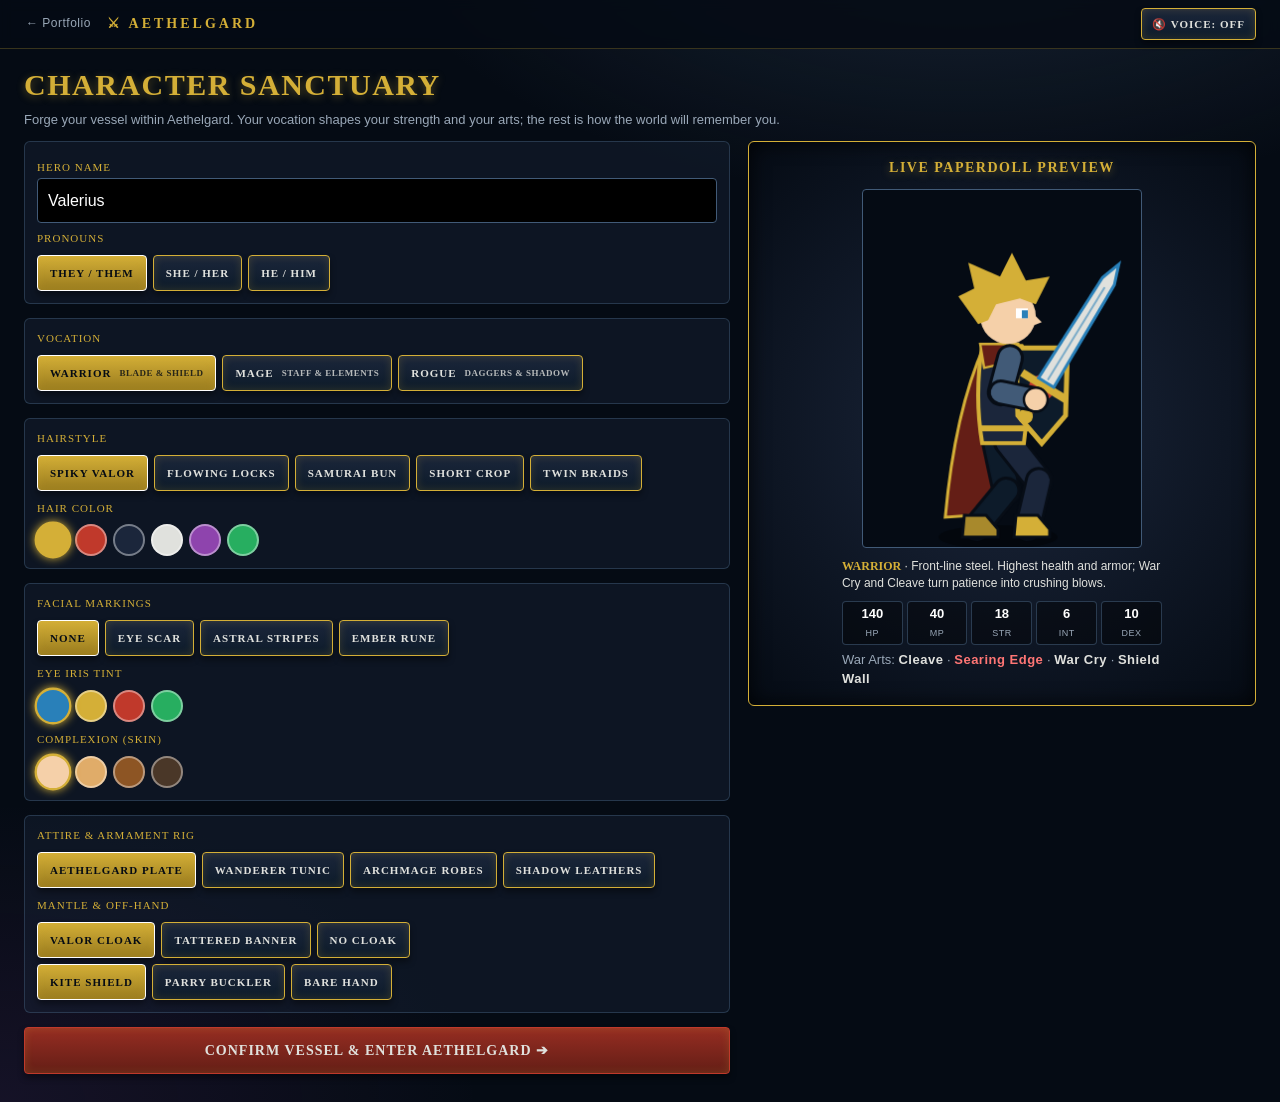
==== commit 8c8c1171: "Aethelgard: rebuild hero rig (side-on stance, cape on the back, weapons gripped correctly, cast/guar" ====
--- a/play/aethelgard/index.html
+++ b/play/aethelgard/index.html
@@ -556,7 +556,7 @@
   ROGUE: {
     label: 'Rogue', weapon: 'daggers', weaponName: 'daggers', strikeName: 'Quick Strike', artsName: 'Shadow Arts', mpRegen: 4, mainStat: 'dex',
     base: { maxHp: 110, maxMp: 60, str: 13, int: 10, dex: 20, end: 10 }, grow: { maxHp: 12, maxMp: 6, str: 2, int: 1, dex: 3, end: 1 },
-    look: { outfit: 'leathers', offhand: 'buckler', capeStyle: 'none' }, aura: '#A29BFE',
+    look: { outfit: 'leathers', offhand: 'gauntlet', capeStyle: 'none' }, aura: '#A29BFE',
     blurb: 'Fast and hard to pin down. Dodges blows, lands critical hits, and strikes several times a turn.',
     abilities: [
       { id: 'twin_fangs', name: 'Twin Fangs', element: 'PHYS', cost: 6, kind: 'attack', scale: 'dex', k: 0.6, kStr: 0.8, flat: 0, hits: 2, crit: true, desc: 'Two quick cuts, each able to crit.' },
@@ -707,10 +707,18 @@
         ctx.fillStyle = '#ECF0F1'; ctx.beginPath(); ctx.arc(0, -32, 14, 0, Math.PI * 2); ctx.fill();
         ctx.fillStyle = '#74B9FF'; ctx.fillRect(-6, -34, 4, 4); ctx.fillRect(2, -34, 4, 4);
         ctx.strokeStyle = '#D4AF37'; ctx.lineWidth = 2.5; ctx.beginPath(); ctx.moveTo(-10, -42); ctx.lineTo(-18, -55); ctx.moveTo(10, -42); ctx.lineTo(18, -55); ctx.stroke();
-        ctx.save(); ctx.translate(18, 5); ctx.rotate(a.weaponRot || 0); ctx.fillStyle = '#95A5A6'; ctx.fillRect(-3, -40, 6, 60); ctx.fillStyle = '#C0392B'; ctx.fillRect(-6, -10, 12, 5); ctx.restore();
-        ctx.save(); ctx.translate(-16, 5); if (a.state === 'BLOCK') { ctx.translate(14, -8); ctx.rotate(0.3); }
+        // sword arm: bony arm from the shoulder, fist closed on the grip, blade rising out of the fist toward the foe
+        const swing = a.weaponRot || 0, hx = 20 + swing * 6, hy = 4 - swing * 10;
+        ctx.save(); ctx.lineCap = 'round'; ctx.strokeStyle = '#BDC3C7'; ctx.lineWidth = 5; ctx.beginPath(); ctx.moveTo(10, -16); ctx.lineTo(16, -4 - swing * 6); ctx.lineTo(hx, hy); ctx.stroke(); ctx.restore();
+        ctx.save(); ctx.translate(hx, hy); ctx.rotate(0.35 + swing);
+        ctx.fillStyle = '#5D4037'; ctx.fillRect(-2, -4, 4, 12); ctx.fillStyle = '#C0392B'; ctx.fillRect(-8, -8, 16, 4);
+        ctx.fillStyle = '#AEB6BF'; ctx.beginPath(); ctx.moveTo(-3.5, -8); ctx.lineTo(3.5, -8); ctx.lineTo(2.5, -50); ctx.lineTo(0, -58); ctx.lineTo(-2.5, -50); ctx.closePath(); ctx.fill();
+        ctx.strokeStyle = '#74B9FF'; ctx.lineWidth = 1; ctx.stroke(); ctx.restore();
+        ctx.fillStyle = '#ECF0F1'; ctx.beginPath(); ctx.arc(hx, hy, 4.5, 0, Math.PI * 2); ctx.fill();
+        // shield on the near arm, carried in front of the body (raised when bracing)
+        ctx.save(); ctx.translate(6, 4); if (a.state === 'BLOCK') { ctx.translate(6, -10); ctx.rotate(0.15); }
         ctx.fillStyle = '#2C3E50'; ctx.beginPath(); ctx.moveTo(-10, -18); ctx.lineTo(10, -18); ctx.lineTo(8, 20); ctx.lineTo(0, 26); ctx.lineTo(-8, 20); ctx.closePath(); ctx.fill();
-        ctx.strokeStyle = '#74B9FF'; ctx.lineWidth = 2; ctx.stroke(); ctx.restore();
+        ctx.strokeStyle = '#74B9FF'; ctx.lineWidth = 2; ctx.stroke(); ctx.fillStyle = '#74B9FF'; ctx.beginPath(); ctx.arc(0, 0, 3.5, 0, Math.PI * 2); ctx.fill(); ctx.restore();
       }
     },
     cinder_colossus: {
@@ -818,8 +826,8 @@
     this.timers.add(id);
   }
   cancelTimers() { this.timers.forEach(clearTimeout); this.timers.clear(); this.combatGen++; }
-  freshAnim(facing) { return { state: 'IDLE', timer: 0, xOffset: 0, yOffset: 0, bodyAngle: 0, weaponRot: 0, rot: 0, alpha: 1, flashRed: 0, facing }; }
-  resetAnim(a) { Object.assign(a, { state: 'IDLE', timer: 0, xOffset: 0, yOffset: 0, bodyAngle: 0, weaponRot: 0, rot: 0, alpha: 1, flashRed: 0 }); }
+  freshAnim(facing) { return { state: 'IDLE', timer: 0, xOffset: 0, yOffset: 0, bodyAngle: 0, weaponRot: 0, rot: 0, alpha: 1, flashRed: 0, cast: false, castColor: null, facing }; }
+  resetAnim(a) { Object.assign(a, { state: 'IDLE', timer: 0, xOffset: 0, yOffset: 0, bodyAngle: 0, weaponRot: 0, rot: 0, alpha: 1, flashRed: 0, cast: false, castColor: null }); }
   expNeeded(level = this.player.level) { return 100 * level; }
   critChance() { return 0.05 + this.player.dex * 0.005 + (this.player.relics.amulet ? 0.08 : 0); }
   dodgeChance() { return this.player.vocation === 'ROGUE' ? this.player.dex * 0.008 : 0; }
@@ -870,103 +878,217 @@
   triggerShake(n = 12) { if (!REDUCED) this.screenShake = n; }
 
   // ----- paperdoll (the hero) -----
+  // ----- hero rig -----
+  // Side-on rig facing +x (toward the foe). The near arm is the hero's right (weapon) arm,
+  // the far arm is the left (off-hand) arm. Joints are solved with two-bone IK from a pose table.
+  static ik(ax, ay, bx, by, l1, l2, bend) {
+    let dx = bx - ax, dy = by - ay, d = Math.hypot(dx, dy) || 0.001;
+    const reach = l1 + l2 - 0.01; if (d > reach) { bx = ax + dx / d * reach; by = ay + dy / d * reach; d = reach; }
+    d = Math.max(d, Math.abs(l1 - l2) + 0.01);
+    const a = Math.acos(Math.max(-1, Math.min(1, (l1 * l1 + d * d - l2 * l2) / (2 * l1 * d))));
+    const base = Math.atan2(by - ay, bx - ax) + bend * a;
+    return { jx: ax + Math.cos(base) * l1, jy: ay + Math.sin(base) * l1, ex: bx, ey: by };
+  }
+  heroPose(anim, voc) {
+    // n = near (weapon) hand, f = far (off) hand, a = weapon angle (0 = straight up, + = tipped toward the foe),
+    // ft/bk = front/back foot x, lean = upper-body lean toward the foe.
+    const TABLE = {
+      WARRIOR: {
+        idle:   { n: [17, 2],   na: 0.55, f: [17, -4],  fa: 0.9, ft: 13, bk: -13, lean: 0 },
+        windup: { n: [-3, -37], na: -0.55, f: [19, -8], fa: 0.9, ft: 17, bk: -17, lean: -0.04 },
+        strike: { n: [31, -4],  na: 1.75, f: [5, 0],    fa: 0.9, ft: 21, bk: -19, lean: 0.14 },
+        cast:   { n: [11, -31], na: 0.1,  f: [16, -4],  fa: 0.9, ft: 15, bk: -15, lean: -0.03 },
+        release:{ n: [30, -8],  na: 1.5,  f: [6, 0],    fa: 0.9, ft: 21, bk: -19, lean: 0.12 },
+        block:  { n: [7, -1],   na: 0.15, f: [23, -15], fa: 0.9, ft: 14, bk: -18, lean: -0.03 },
+        recoil: { n: [9, 9],    na: 1.05, f: [9, -2],   fa: 0.9, ft: 7,  bk: -15, lean: -0.12 }
+      },
+      MAGE: {
+        idle:   { n: [16, -2],  na: 0.06, f: [9, 6],    fa: 0.9, ft: 11, bk: -11, lean: 0 },
+        windup: { n: [2, -31],  na: -0.7, f: [12, 2],   fa: 0.9, ft: 15, bk: -15, lean: -0.04 },
+        strike: { n: [28, -9],  na: 1.3,  f: [8, 4],    fa: 0.9, ft: 19, bk: -17, lean: 0.12 },
+        cast:   { n: [24, -13], na: 0.42, f: [25, -1],  fa: 0.9, ft: 15, bk: -15, lean: 0.05 },
+        release:{ n: [30, -16], na: 0.62, f: [30, -3],  fa: 0.9, ft: 18, bk: -17, lean: 0.1 },
+        block:  { n: [16, -4],  na: 0.5,  f: [25.6, -21.5], fa: 0.9, ft: 13, bk: -17, lean: -0.03 },
+        recoil: { n: [8, 7],    na: -0.25, f: [6, 2],   fa: 0.9, ft: 7,  bk: -14, lean: -0.12 }
+      },
+      ROGUE: {
+        idle:   { n: [17, 2],   na: 1.15, f: [20, -9],  fa: 0.85, ft: 15, bk: -15, lean: 0.06 },
+        windup: { n: [1, -20],  na: 0.3,  f: [13, 4],   fa: 1.4,  ft: 18, bk: -18, lean: 0.02 },
+        strike: { n: [32, -5],  na: 1.55, f: [11, 1],   fa: 1.2,  ft: 22, bk: -20, lean: 0.16 },
+        cast:   { n: [17, 2],   na: 1.15, f: [20, -9],  fa: 0.85, ft: 15, bk: -15, lean: 0.06 },
+        release:{ n: [32, -5],  na: 1.55, f: [11, 1],   fa: 1.2,  ft: 22, bk: -20, lean: 0.16 },
+        block:  { n: [19, -11], na: 0.5,  f: [19, -12], fa: -0.5, ft: 14, bk: -17, lean: -0.02 },
+        recoil: { n: [8, 8],    na: 1.3,  f: [7, 0],    fa: 1.0,  ft: 7,  bk: -15, lean: -0.12 }
+      }
+    };
+    const T = TABLE[voc] || TABLE.WARRIOR;
+    const ease = k => k * k * (3 - 2 * k);
+    const mix = (A, B, k) => { k = ease(Math.max(0, Math.min(1, k))); const o = {}; for (const key in A) o[key] = Array.isArray(A[key]) ? [A[key][0] + (B[key][0] - A[key][0]) * k, A[key][1] + (B[key][1] - A[key][1]) * k] : A[key] + (B[key] - A[key]) * k; return o; };
+    const t = anim.timer || 0;
+    switch (anim.state) {
+      case 'LUNGE': return mix(T.idle, T.windup, t / 0.28);
+      case 'SWING': return anim.cast ? mix(T.cast, T.release, t / 0.1) : mix(T.windup, T.strike, t / 0.1);
+      case 'CAST': return mix(T.idle, T.cast, t / 0.15);
+      case 'BLOCK': return mix(T.idle, T.block, t / 0.08);
+      case 'RECOIL': case 'DEFEAT': return T.recoil;
+      default: return T.idle;
+    }
+  }
+  drawWeapon(ctx, kind, x, y, ang, glow) {
+    ctx.save(); ctx.translate(x, y); ctx.rotate(ang); // local -y = blade/shaft direction
+    if (kind === 'sword') {
+      ctx.fillStyle = '#5D4037'; ctx.fillRect(-2.5, -6, 5, 14);                     // leather grip (the fist covers it)
+      ctx.fillStyle = '#D4AF37'; ctx.beginPath(); ctx.arc(0, 10, 3.8, 0, Math.PI * 2); ctx.fill(); // pommel
+      ctx.fillRect(-13, -10, 26, 4);                                                  // crossguard
+      ctx.fillStyle = '#E0E1DD'; ctx.beginPath(); ctx.moveTo(-4.5, -10); ctx.lineTo(4.5, -10); ctx.lineTo(3.5, -70); ctx.lineTo(0, -80); ctx.lineTo(-3.5, -70); ctx.closePath(); ctx.fill();
+      ctx.strokeStyle = glow || '#2980B9'; ctx.lineWidth = 1.5; ctx.stroke();
+      ctx.strokeStyle = 'rgba(41,128,185,.55)'; ctx.lineWidth = 1; ctx.beginPath(); ctx.moveTo(0, -12); ctx.lineTo(0, -66); ctx.stroke(); // fuller
+    } else if (kind === 'staff') {
+      ctx.fillStyle = '#6D4C41'; ctx.fillRect(-2.5, -72, 5, 136);                    // shaft, gripped at chest height; the foot reaches the ground
+      ctx.fillStyle = '#4E342E'; ctx.fillRect(-3, 60, 6, 5);                          // iron-shod foot
+      ctx.fillStyle = '#D4AF37'; ctx.fillRect(-6, -76, 12, 5);                        // orb cradle
+      ctx.beginPath(); ctx.moveTo(-6, -76); ctx.lineTo(-8, -88); ctx.lineTo(-4, -78); ctx.moveTo(6, -76); ctx.lineTo(8, -88); ctx.lineTo(4, -78); ctx.fill();
+      const pulse = REDUCED ? 1 : 0.85 + Math.sin(this.time * 5) * 0.15;
+      ctx.shadowColor = glow || '#74B9FF'; ctx.shadowBlur = 16 * pulse; ctx.fillStyle = glow || '#74B9FF';
+      ctx.beginPath(); ctx.arc(0, -85, 8.5 * pulse, 0, Math.PI * 2); ctx.fill(); ctx.shadowBlur = 0;
+    } else if (kind === 'dagger') {
+      ctx.fillStyle = '#3E2723'; ctx.fillRect(-2, -4, 4, 10);                         // grip
+      ctx.fillStyle = '#D4AF37'; ctx.fillRect(-7, -7, 14, 3); ctx.beginPath(); ctx.arc(0, 7, 2.5, 0, Math.PI * 2); ctx.fill();
+      ctx.fillStyle = '#C7CED6'; ctx.beginPath(); ctx.moveTo(-3.5, -7); ctx.lineTo(3.5, -7); ctx.lineTo(1.5, -32); ctx.lineTo(0, -38); ctx.lineTo(-1.5, -32); ctx.closePath(); ctx.fill();
+      ctx.strokeStyle = '#A29BFE'; ctx.lineWidth = 1.1; ctx.stroke();
+    }
+    ctx.restore();
+  }
   renderPaperdoll(ctx, x, y, scale, anim, cos, targetX, vocation) {
     ctx.save();
     const dir = targetX ? (targetX >= x ? 1 : -1) : anim.facing;
-    const bob = REDUCED ? 0 : Math.sin(this.time * 4) * 2;
-    ctx.translate(x + anim.xOffset, y + anim.yOffset + bob);
-    ctx.scale(scale * dir, scale); ctx.rotate(anim.bodyAngle);
+    const fallK = anim.state === 'DEFEAT' ? Math.min(1, (anim.timer || 0) / 0.6) : 0;
+    const bob = REDUCED || fallK ? 0 : Math.sin(this.time * 4) * 1.6;
+    ctx.translate(x + anim.xOffset, y + anim.yOffset);
+    ctx.scale(scale * dir, scale);
+    ctx.fillStyle = 'rgba(0,0,0,.35)'; ctx.beginPath(); ctx.ellipse(-2, 70, 30, 6, 0, 0, Math.PI * 2); ctx.fill(); // ground shadow
+    const kind = vocation === 'MAGE' ? 'staff' : vocation === 'ROGUE' ? 'dagger' : 'sword';
+    const dropped = fallK > 0.35; // the weapon slips from the hand and lands on the ground in front
+    if (dropped) {
+      ctx.save(); ctx.globalAlpha = Math.min(1, (fallK - 0.35) * 4);
+      if (kind === 'staff') this.drawWeapon(ctx, 'staff', 8, 66, Math.PI / 2, null);
+      else this.drawWeapon(ctx, kind, 26, 66, Math.PI / 2 + 0.05, null);
+      if (kind === 'dagger' && cos.offhand === 'gauntlet') this.drawWeapon(ctx, 'dagger', 44, 67, Math.PI / 2 - 0.25, null);
+      ctx.restore();
+    }
+    if (fallK) { ctx.translate(-6, 70); ctx.rotate(-fallK * 1.45); ctx.translate(6, -70); } // topple backwards about the heels
     if (anim.flashRed > 0) ctx.filter = 'drop-shadow(0 0 12px #C0392B) brightness(1.7)';
     const { skinColor, hairColor, hairStyle, eyeColor, faceMark, outfit, capeStyle, offhand } = cos;
-    const sway = REDUCED ? 0 : Math.sin(this.time * 2.8) * 0.1;
+    const pose = this.heroPose(anim, vocation);
+    const sway = REDUCED ? 0 : Math.sin(this.time * 2.8);
+    const IK = GameEngine.ik, GROUND = 70;
+    // Upper body leans about the hips; legs stay planted.
+    const lean = pose.lean + (anim.bodyAngle || 0) * 0.6;
+    const hip = { x: 0, y: 22 };
+    const up = (px, py) => { const dx = px - hip.x, dy = py - hip.y + bob, c = Math.cos(lean), s = Math.sin(lean); return [hip.x + dx * c - dy * s, hip.y + dx * s + dy * c]; };
+    const seg = (ax, ay, bx, by, w, col, edge) => { ctx.lineCap = 'round'; ctx.strokeStyle = edge; ctx.lineWidth = w + 3; ctx.beginPath(); ctx.moveTo(ax, ay); ctx.lineTo(bx, by); ctx.stroke(); ctx.strokeStyle = col; ctx.lineWidth = w; ctx.beginPath(); ctx.moveTo(ax, ay); ctx.lineTo(bx, by); ctx.stroke(); };
+    const EDGE = '#070D16';
+    const sleeveNear = outfit === 'robes' ? '#1F5F8B' : outfit === 'leathers' ? '#5D4037' : '#415A77';
+    const sleeveFar = outfit === 'robes' ? '#154360' : outfit === 'leathers' ? '#3E2723' : '#1B263B';
+    const legNear = outfit === 'tunic' ? '#4A3728' : '#1B263B', legFar = outfit === 'tunic' ? '#33261B' : '#0D1B2A';
+    const capeCol = outfit === 'robes' ? '#2C3E50' : '#641E16';
+
     if (vocation === 'MAGE') { // arcane aura
-      const g = ctx.createRadialGradient(0, 0, 4, 0, 0, 70); g.addColorStop(0, 'rgba(116,185,255,.22)'); g.addColorStop(1, 'rgba(116,185,255,0)');
-      ctx.fillStyle = g; ctx.beginPath(); ctx.arc(0, 0, 70, 0, Math.PI * 2); ctx.fill();
-    }
+      const [ax, ay] = up(2, -6);
+      const g = ctx.createRadialGradient(ax, ay, 4, ax, ay, 72); g.addColorStop(0, 'rgba(116,185,255,.22)'); g.addColorStop(1, 'rgba(116,185,255,0)');
+      ctx.fillStyle = g; ctx.beginPath(); ctx.arc(ax, ay, 72, 0, Math.PI * 2); ctx.fill();
+    }
+    // 1) cape: fastened across both shoulders at the neck, hanging down the back
     if (capeStyle !== 'none') {
-      ctx.save(); ctx.translate(-2, -10); ctx.rotate(sway - (anim.state === 'LUNGE' ? 0.3 : 0));
-      ctx.fillStyle = outfit === 'robes' ? '#2C3E50' : '#641E16';
-      ctx.beginPath(); ctx.moveTo(-15, 0); ctx.lineTo(15, 0);
-      if (capeStyle === 'tattered') { ctx.lineTo(22, 70); ctx.lineTo(12, 62); ctx.lineTo(4, 76); ctx.lineTo(-6, 64); ctx.lineTo(-14, 78); ctx.lineTo(-22, 66); }
-      else { ctx.lineTo(25, 80); ctx.lineTo(-25, 80); }
-      ctx.closePath(); ctx.fill(); ctx.strokeStyle = '#D4AF37'; ctx.lineWidth = 1.5; ctx.stroke(); ctx.restore();
-    }
-    // back arm + off-hand
-    ctx.save(); ctx.translate(-14, -8);
-    if (anim.state === 'BLOCK') { ctx.translate(10, -10); ctx.rotate(-0.8); }
-    ctx.fillStyle = outfit === 'robes' ? '#1B4F72' : (outfit === 'leathers' ? '#3E2723' : '#1B263B'); ctx.fillRect(-6, 0, 12, 34);
-    ctx.fillStyle = skinColor; ctx.beginPath(); ctx.arc(0, 36, 6, 0, Math.PI * 2); ctx.fill();
-    if (offhand === 'shield') {
-      ctx.save(); ctx.translate(4, 26); ctx.fillStyle = '#0D1B2A';
-      ctx.beginPath(); ctx.moveTo(-14, -20); ctx.lineTo(14, -20); ctx.lineTo(12, 24); ctx.lineTo(0, 34); ctx.lineTo(-12, 24); ctx.closePath(); ctx.fill();
-      ctx.strokeStyle = '#D4AF37'; ctx.lineWidth = 2.5; ctx.stroke(); ctx.fillStyle = '#C0392B'; ctx.beginPath(); ctx.arc(0, 4, 7, 0, Math.PI * 2); ctx.fill(); ctx.restore();
-    } else if (offhand === 'buckler') {
-      ctx.save(); ctx.translate(2, 28); ctx.fillStyle = '#2C3E50'; ctx.beginPath(); ctx.arc(0, 0, 14, 0, Math.PI * 2); ctx.fill();
-      ctx.strokeStyle = '#D4AF37'; ctx.lineWidth = 2.5; ctx.stroke(); ctx.restore();
-    } else if (vocation === 'ROGUE') { // bare off-hand: a second dagger
-      ctx.save(); ctx.translate(0, 36); ctx.rotate(Math.PI / 3); ctx.fillStyle = '#D4AF37'; ctx.fillRect(-2, -4, 4, 8);
-      ctx.fillStyle = '#C7CED6'; ctx.beginPath(); ctx.moveTo(-3, -4); ctx.lineTo(0, -30); ctx.lineTo(3, -4); ctx.closePath(); ctx.fill(); ctx.restore();
-    }
+      const moving = anim.state === 'LUNGE' || anim.state === 'SWING' || anim.state === 'RECOIL';
+      const flow = sway * 3 - (moving ? 12 : 0);
+      const [l0x, l0y] = up(-9, -25), [r0x, r0y] = up(6, -25), [mx, my] = up(-13, 8);
+      ctx.fillStyle = capeCol; ctx.strokeStyle = '#D4AF37'; ctx.lineWidth = 1.5;
+      ctx.beginPath(); ctx.moveTo(r0x, r0y);
+      ctx.quadraticCurveTo(mx + 14, my, 0 + flow * 0.4, GROUND - 12);
+      if (capeStyle === 'tattered') {
+        const bx0 = flow * 0.4, bx1 = -26 + flow;
+        [[0.2, 6], [0.4, -2], [0.6, 8], [0.8, -1]].forEach(([k, dy]) => ctx.lineTo(bx0 + (bx1 - bx0) * k, GROUND - 12 + dy));
+        ctx.lineTo(bx1, GROUND - 8);
+      } else ctx.lineTo(-27 + flow, GROUND - 10);
+      ctx.quadraticCurveTo(mx - 10 + flow * 0.5, my, l0x, l0y);
+      ctx.closePath(); ctx.fill(); ctx.stroke();
+    }
+    // 2) far (left) leg, then near (right) leg: hips over a staggered, weight-spread stance
+    const drawLeg = (hx, footX, col, bootCol) => {
+      const k = IK(hx, hip.y, footX, GROUND - 5, 25, 24, -1);
+      seg(hx, hip.y, k.jx, k.jy, 12, col, EDGE); seg(k.jx, k.jy, k.ex, k.ey, 11, col, EDGE);
+      ctx.fillStyle = bootCol; ctx.strokeStyle = EDGE; ctx.lineWidth = 1.5;
+      ctx.beginPath(); ctx.moveTo(k.ex - 6, k.ey - 6); ctx.lineTo(k.ex + 5, k.ey - 6); ctx.lineTo(k.ex + 11, k.ey + 1); ctx.lineTo(k.ex + 11, GROUND); ctx.lineTo(k.ex - 7, GROUND); ctx.closePath(); ctx.fill(); ctx.stroke();
+    };
+    drawLeg(-3, pose.bk, legFar, '#A8892C');
+    drawLeg(3, pose.ft, legNear, '#D4AF37');
+    // 3) far (left) arm: shoulder sits just behind the near one
+    const fS = up(-2, -19), nS = up(4, -19);
+    const fH = up(pose.f[0], pose.f[1]), nH = up(pose.n[0], pose.n[1]);
+    const fa = IK(fS[0], fS[1], fH[0], fH[1], 18, 18, 1);
+    seg(fS[0], fS[1], fa.jx, fa.jy, 10, sleeveFar, EDGE); seg(fa.jx, fa.jy, fa.ex, fa.ey, 9, sleeveFar, EDGE);
+    const farItem = offhand === 'shield' || offhand === 'buckler' ? offhand : vocation === 'ROGUE' ? 'dagger' : null;
+    const farFist = () => { ctx.fillStyle = skinColor; ctx.strokeStyle = EDGE; ctx.lineWidth = 1.2; ctx.beginPath(); ctx.arc(fa.ex, fa.ey, 5.5, 0, Math.PI * 2); ctx.fill(); ctx.stroke(); };
+    if (!farItem) farFist();
+    // 4) torso (profile, chest toward the foe)
+    ctx.save(); ctx.translate(hip.x, hip.y + bob); ctx.rotate(lean); ctx.translate(-hip.x, -hip.y);
+    const body = () => { ctx.beginPath(); ctx.moveTo(-10, -25); ctx.lineTo(10, -25); ctx.quadraticCurveTo(17, -14, 14, -2); ctx.lineTo(11, 24); ctx.lineTo(-10, 24); ctx.quadraticCurveTo(-14, 0, -10, -25); ctx.closePath(); };
+    if (outfit === 'robes') {
+      ctx.fillStyle = '#1B4F72'; ctx.beginPath(); ctx.moveTo(-10, -25); ctx.lineTo(10, -25); ctx.quadraticCurveTo(17, -14, 14, -2); ctx.lineTo(21, 50); ctx.lineTo(-20, 50); ctx.quadraticCurveTo(-14, 0, -10, -25); ctx.closePath(); ctx.fill();
+      ctx.strokeStyle = '#D4AF37'; ctx.lineWidth = 2; ctx.stroke(); ctx.fillStyle = '#D4AF37'; ctx.fillRect(-12, 16, 26, 4);
+      ctx.strokeStyle = 'rgba(212,175,55,.6)'; ctx.lineWidth = 1.5; ctx.beginPath(); ctx.moveTo(11, -20); ctx.lineTo(16, 48); ctx.stroke();
+    } else {
+      ctx.fillStyle = outfit === 'plate' ? '#1B263B' : outfit === 'tunic' ? '#2C3E50' : '#3E2723'; body(); ctx.fill();
+      if (outfit === 'plate') { ctx.strokeStyle = '#D4AF37'; ctx.lineWidth = 2; ctx.stroke(); ctx.fillStyle = '#D4AF37'; ctx.beginPath(); ctx.arc(5, -6, 5.5, 0, Math.PI * 2); ctx.fill(); ctx.fillRect(-11, 15, 24, 3); }
+      else if (outfit === 'tunic') { ctx.fillStyle = '#8D5524'; ctx.fillRect(-12, 6, 26, 7); ctx.fillStyle = '#D4AF37'; ctx.fillRect(6, 7, 5, 5); ctx.strokeStyle = EDGE; ctx.lineWidth = 1.5; body(); ctx.stroke(); }
+      else { ctx.strokeStyle = '#8D6E63'; ctx.lineWidth = 2.5; ctx.beginPath(); ctx.moveTo(-9, -22); ctx.lineTo(13, 12); ctx.stroke(); ctx.strokeStyle = EDGE; ctx.lineWidth = 1.5; body(); ctx.stroke(); }
+    }
+    // neck
+    ctx.fillStyle = skinColor; ctx.fillRect(-1, -29, 7, 6);
+    // cape mantle over the near shoulder, pinned with a clasp at the collarbone
+    if (capeStyle !== 'none') {
+      ctx.fillStyle = capeCol; ctx.beginPath(); ctx.moveTo(-11, -26); ctx.lineTo(8, -26); ctx.lineTo(4, -17); ctx.lineTo(-9, -14); ctx.closePath(); ctx.fill();
+      ctx.strokeStyle = '#D4AF37'; ctx.lineWidth = 1.2; ctx.stroke();
+      ctx.fillStyle = '#D4AF37'; ctx.beginPath(); ctx.arc(8, -23, 3, 0, Math.PI * 2); ctx.fill();
+    }
+    // 5) head (profile toward the foe)
+    ctx.translate(3, -40);
+    if (hairStyle === 'braids') { ctx.fillStyle = hairColor; for (const bx of [-12, -5]) for (let i = 0; i < 4; i++) { ctx.beginPath(); ctx.ellipse(bx, 9 + i * 9, 4.5, 5.5, 0, 0, Math.PI * 2); ctx.fill(); } }
+    if (hairStyle === 'flowing') { ctx.fillStyle = hairColor; ctx.beginPath(); ctx.moveTo(-14, -4); ctx.quadraticCurveTo(-22, 16, -16 + sway * 1.5, 32); ctx.lineTo(-4, 14); ctx.closePath(); ctx.fill(); }
+    ctx.fillStyle = skinColor; ctx.beginPath(); ctx.arc(0, 0, 14, 0, Math.PI * 2); ctx.fill();
+    ctx.beginPath(); ctx.moveTo(12, -2); ctx.lineTo(17, 3); ctx.lineTo(12, 5); ctx.fill(); // nose
+    ctx.fillStyle = '#FFF'; ctx.fillRect(4, -4, 6, 5); ctx.fillStyle = eyeColor; ctx.fillRect(7, -3, 3, 4);
+    if (fallK > 0.6 || anim.state === 'RECOIL') { ctx.fillStyle = skinColor; ctx.fillRect(4, -5, 7, 3); } // wince
+    if (faceMark === 'scar') { ctx.strokeStyle = '#962D22'; ctx.lineWidth = 2; ctx.beginPath(); ctx.moveTo(5, -9); ctx.lineTo(8, 3); ctx.stroke(); }
+    else if (faceMark === 'paint') { ctx.fillStyle = '#2980B9'; ctx.fillRect(2, 2, 9, 2); }
+    else if (faceMark === 'rune') { ctx.strokeStyle = '#D4AF37'; ctx.lineWidth = 1.5; ctx.strokeRect(3, 1, 5, 5); }
+    if (vocation === 'ROGUE') { ctx.fillStyle = '#1E1B2E'; ctx.beginPath(); ctx.moveTo(-13, 3); ctx.lineTo(17, 3); ctx.lineTo(13, 12); ctx.lineTo(-10, 13); ctx.closePath(); ctx.fill(); }
+    ctx.fillStyle = hairColor;
+    if (hairStyle === 'spiky') { ctx.beginPath(); ctx.moveTo(-15, 4); ctx.lineTo(-25, -10); ctx.lineTo(-17, -14); ctx.lineTo(-20, -27); ctx.lineTo(-4, -20); ctx.lineTo(2, -32); ctx.lineTo(9, -18); ctx.lineTo(21, -20); ctx.lineTo(14, -6); ctx.lineTo(6, -9); ctx.lineTo(-6, -6); ctx.lineTo(-10, 2); ctx.closePath(); ctx.fill(); }
+    else if (hairStyle === 'flowing') { ctx.beginPath(); ctx.arc(0, -3, 15.5, Math.PI * 0.95, Math.PI * 1.95); ctx.lineTo(9, -8); ctx.lineTo(-6, -4); ctx.lineTo(-14, 6); ctx.closePath(); ctx.fill(); }
+    else if (hairStyle === 'topknot') {
+      ctx.beginPath(); ctx.arc(0, -3, 15, Math.PI * 0.95, Math.PI * 1.92); ctx.lineTo(8, -7); ctx.lineTo(-14, 0); ctx.closePath(); ctx.fill();
+      ctx.beginPath(); ctx.arc(-5, -20, 7, 0, Math.PI * 2); ctx.fill(); ctx.fillStyle = '#C0392B'; ctx.fillRect(-10, -15, 10, 3);
+    } else if (hairStyle === 'short') { ctx.beginPath(); ctx.arc(0, -2, 14.5, Math.PI * 0.98, Math.PI * 1.9); ctx.lineTo(9, -9); ctx.lineTo(-5, -6); ctx.lineTo(-14, 2); ctx.closePath(); ctx.fill(); }
+    else if (hairStyle === 'braids') { ctx.beginPath(); ctx.arc(0, -3, 15.5, Math.PI * 0.95, Math.PI * 1.95); ctx.lineTo(10, -7); ctx.lineTo(-3, -6); ctx.lineTo(-15, 4); ctx.closePath(); ctx.fill(); }
     ctx.restore();
-    // legs
-    ctx.save(); ctx.translate(-8, 22); ctx.fillStyle = outfit === 'tunic' ? '#4A3728' : '#0D1B2A'; ctx.fillRect(-7, 0, 14, 45); ctx.fillStyle = '#D4AF37'; ctx.fillRect(-8, 38, 16, 8); ctx.restore();
-    // torso
-    ctx.save();
-    if (outfit === 'plate') {
-      ctx.fillStyle = '#1B263B'; ctx.beginPath(); ctx.moveTo(-16, -25); ctx.lineTo(16, -25); ctx.lineTo(12, 25); ctx.lineTo(-12, 25); ctx.closePath(); ctx.fill();
-      ctx.strokeStyle = '#D4AF37'; ctx.lineWidth = 2; ctx.stroke(); ctx.fillStyle = '#D4AF37'; ctx.beginPath(); ctx.arc(0, -2, 6, 0, Math.PI * 2); ctx.fill();
-    } else if (outfit === 'tunic') {
-      ctx.fillStyle = '#2C3E50'; ctx.fillRect(-14, -25, 28, 50); ctx.fillStyle = '#8D5524'; ctx.fillRect(-15, 2, 30, 8);
-    } else if (outfit === 'robes') {
-      ctx.fillStyle = '#1B4F72'; ctx.beginPath(); ctx.moveTo(-16, -25); ctx.lineTo(16, -25); ctx.lineTo(20, 32); ctx.lineTo(-20, 32); ctx.closePath(); ctx.fill();
-      ctx.strokeStyle = '#D4AF37'; ctx.lineWidth = 2; ctx.stroke();
-    } else if (outfit === 'leathers') {
-      ctx.fillStyle = '#3E2723'; ctx.fillRect(-14, -25, 28, 50); ctx.strokeStyle = '#6D4C41'; ctx.lineWidth = 2; ctx.beginPath(); ctx.moveTo(-14, -20); ctx.lineTo(14, 10); ctx.stroke();
-    }
-    ctx.restore();
-    ctx.save(); ctx.translate(8, 22); ctx.fillStyle = outfit === 'tunic' ? '#3E2723' : '#1B263B'; ctx.fillRect(-8, 0, 16, 48);
-    ctx.strokeStyle = '#D4AF37'; ctx.lineWidth = 1.5; ctx.strokeRect(-8, 0, 16, 48); ctx.fillStyle = '#D4AF37'; ctx.fillRect(-9, 42, 20, 9); ctx.restore();
-    // head
-    ctx.save(); ctx.translate(0, -32);
-    if (hairStyle === 'braids') { // braids hang behind the head
-      ctx.fillStyle = hairColor;
-      for (const bx of [-13, 9]) { for (let i = 0; i < 4; i++) { ctx.beginPath(); ctx.ellipse(bx, 8 + i * 9, 4.5, 5.5, 0, 0, Math.PI * 2); ctx.fill(); } }
-    }
-    ctx.fillStyle = skinColor; ctx.beginPath(); ctx.arc(0, 0, 14, 0, Math.PI * 2); ctx.fill();
-    ctx.fillStyle = '#FFF'; ctx.fillRect(2, -4, 7, 5); ctx.fillStyle = eyeColor; ctx.fillRect(5, -3, 4, 4);
-    if (faceMark === 'scar') { ctx.strokeStyle = '#962D22'; ctx.lineWidth = 2; ctx.beginPath(); ctx.moveTo(4, -9); ctx.lineTo(7, 3); ctx.stroke(); }
-    else if (faceMark === 'paint') { ctx.fillStyle = '#2980B9'; ctx.fillRect(1, 2, 8, 2); }
-    else if (faceMark === 'rune') { ctx.strokeStyle = '#D4AF37'; ctx.lineWidth = 1.5; ctx.strokeRect(3, -1, 5, 5); }
-    if (vocation === 'ROGUE') { ctx.fillStyle = '#1E1B2E'; ctx.beginPath(); ctx.moveTo(-14, 3); ctx.lineTo(15, 3); ctx.lineTo(12, 12); ctx.lineTo(-10, 13); ctx.closePath(); ctx.fill(); }
-    ctx.fillStyle = hairColor;
-    if (hairStyle === 'spiky') { ctx.beginPath(); ctx.moveTo(-16, -6); ctx.lineTo(-24, -24); ctx.lineTo(0, -32); ctx.lineTo(24, -18); ctx.lineTo(16, 0); ctx.closePath(); ctx.fill(); }
-    else if (hairStyle === 'flowing') { ctx.beginPath(); ctx.arc(0, -6, 16, Math.PI, Math.PI * 2); ctx.lineTo(16, 12); ctx.lineTo(-18, 22); ctx.lineTo(-17, -2); ctx.closePath(); ctx.fill(); }
-    else if (hairStyle === 'topknot') {
-      ctx.beginPath(); ctx.arc(0, -5, 15, Math.PI, Math.PI * 2); ctx.lineTo(15, -2); ctx.lineTo(-15, -2); ctx.closePath(); ctx.fill();
-      ctx.beginPath(); ctx.arc(-3, -22, 7, 0, Math.PI * 2); ctx.fill(); ctx.fillStyle = '#C0392B'; ctx.fillRect(-8, -17, 10, 3);
-    } else if (hairStyle === 'short') { ctx.beginPath(); ctx.arc(0, -3, 14.5, Math.PI * 1.02, Math.PI * 1.98); ctx.lineTo(9, -9); ctx.lineTo(-14, -2); ctx.closePath(); ctx.fill(); }
-    else if (hairStyle === 'braids') { ctx.beginPath(); ctx.arc(0, -5, 15.5, Math.PI, Math.PI * 2); ctx.lineTo(15, 0); ctx.lineTo(0, -8); ctx.lineTo(-15, 2); ctx.closePath(); ctx.fill(); }
-    ctx.restore();
-    // weapon arm
-    ctx.save(); ctx.translate(14, -8); ctx.rotate(anim.weaponRot);
-    ctx.fillStyle = outfit === 'robes' ? '#1B4F72' : '#415A77'; ctx.fillRect(-6, 0, 12, 34);
-    ctx.fillStyle = skinColor; ctx.beginPath(); ctx.arc(0, 36, 7, 0, Math.PI * 2); ctx.fill();
-    ctx.save(); ctx.translate(2, 36);
-    if (vocation === 'MAGE') {
-      ctx.rotate(-Math.PI / 10); ctx.fillStyle = '#6D4C41'; ctx.fillRect(-2.5, -78, 5, 104);
-      ctx.fillStyle = '#D4AF37'; ctx.fillRect(-6, -80, 12, 5);
-      const pulse = REDUCED ? 1 : 0.8 + Math.sin(this.time * 5) * 0.2;
-      ctx.shadowColor = '#74B9FF'; ctx.shadowBlur = 16 * pulse; ctx.fillStyle = '#74B9FF'; ctx.beginPath(); ctx.arc(0, -88, 9 * pulse, 0, Math.PI * 2); ctx.fill(); ctx.shadowBlur = 0;
-    } else if (vocation === 'ROGUE') {
-      ctx.rotate(-Math.PI / 3); ctx.fillStyle = '#D4AF37'; ctx.fillRect(-3, -5, 6, 10); ctx.fillRect(-9, -2, 18, 3);
-      ctx.fillStyle = '#C7CED6'; ctx.beginPath(); ctx.moveTo(-4, -5); ctx.lineTo(0, -40); ctx.lineTo(4, -5); ctx.closePath(); ctx.fill();
-      ctx.strokeStyle = '#A29BFE'; ctx.lineWidth = 1.2; ctx.stroke();
-    } else {
-      ctx.rotate(-Math.PI / 4); ctx.fillStyle = '#D4AF37'; ctx.fillRect(-4, -6, 8, 12); ctx.fillRect(-14, -2, 28, 4);
-      ctx.fillStyle = '#E0E1DD'; ctx.beginPath(); ctx.moveTo(-5, -6); ctx.lineTo(0, -82); ctx.lineTo(5, -6); ctx.closePath(); ctx.fill();
-      ctx.strokeStyle = '#2980B9'; ctx.lineWidth = 1.5; ctx.stroke();
-    }
-    ctx.restore(); ctx.restore();
+    // 6) off-hand item on the far arm, in front of the chest
+    if (farItem === 'shield') {
+      ctx.save(); ctx.translate(fa.ex + 3, fa.ey + 2); ctx.rotate(lean * 0.5); ctx.fillStyle = '#0D1B2A';
+      ctx.beginPath(); ctx.moveTo(-13, -22); ctx.lineTo(13, -22); ctx.lineTo(12, 12); ctx.lineTo(0, 26); ctx.lineTo(-12, 12); ctx.closePath(); ctx.fill();
+      ctx.strokeStyle = '#D4AF37'; ctx.lineWidth = 2.5; ctx.stroke(); ctx.fillStyle = '#C0392B'; ctx.beginPath(); ctx.arc(0, -2, 6.5, 0, Math.PI * 2); ctx.fill(); ctx.restore();
+    } else if (farItem === 'buckler') {
+      ctx.save(); ctx.translate(fa.ex + 3, fa.ey); ctx.fillStyle = '#2C3E50'; ctx.beginPath(); ctx.arc(0, 0, 13, 0, Math.PI * 2); ctx.fill();
+      ctx.strokeStyle = '#D4AF37'; ctx.lineWidth = 2.5; ctx.stroke(); ctx.fillStyle = '#D4AF37'; ctx.beginPath(); ctx.arc(0, 0, 3.5, 0, Math.PI * 2); ctx.fill(); ctx.restore();
+    } else if (farItem === 'dagger') { if (!dropped) this.drawWeapon(ctx, 'dagger', fa.ex, fa.ey, pose.fa + lean, null); farFist(); }
+    // 7) near (right, weapon) arm in front of everything
+    const na = IK(nS[0], nS[1], nH[0], nH[1], 18, 18, 1);
+    const glow = anim.state === 'CAST' || (anim.state === 'SWING' && anim.cast) ? (anim.castColor || null) : null;
+    seg(nS[0], nS[1], na.jx, na.jy, 11, sleeveNear, EDGE);
+    if (!dropped) this.drawWeapon(ctx, kind, na.ex, na.ey, pose.na + lean, glow);   // drawn first so the fist closes over the grip
+    seg(na.jx, na.jy, na.ex, na.ey, 10, sleeveNear, EDGE);
+    ctx.fillStyle = skinColor; ctx.strokeStyle = EDGE; ctx.lineWidth = 1.2; ctx.beginPath(); ctx.arc(na.ex, na.ey, 6, 0, Math.PI * 2); ctx.fill(); ctx.stroke();
     ctx.restore();
   }
 
@@ -1016,7 +1138,7 @@
     let raw = p.str * 1.6 + rand() * 5; if (p.warcry > 0) raw *= 1.4;
     const hit = this.computeHit({ raw, canCrit: true, parryable: true });
     this.later(() => {
-      this.playerAnim.state = 'SWING'; this.playerAnim.weaponRot = -Math.PI / 1.8; this.playerAnim.bodyAngle = 0.2;
+      this.playerAnim.state = 'SWING'; this.playerAnim.timer = 0; this.playerAnim.bodyAngle = 0.2;
       this.applyDamageToEnemy(hit, 'PHYS');
       if (hit.parried) {
         this.enemyAnim.state = 'BLOCK'; this.enemyAnim.xOffset = 25; AudioSys.playBlock(); this.triggerShake(5);
@@ -1038,14 +1160,14 @@
     p.mp -= ab.cost; this.updateHUD();
     const e = this.activeEnemy, col = ELEMENTS[ab.element].color;
     if (ab.kind === 'buff') {
-      p.warcry = 3; p.warcryFresh = true; AudioSys.playLevel(); this.spawnSparks(this.playerCoords.x, this.playerCoords.y - 40, '#D4AF37', 26);
+      p.warcry = 3; p.warcryFresh = true; Object.assign(this.playerAnim, { state: 'CAST', timer: 0 }); AudioSys.playLevel(); this.spawnSparks(this.playerCoords.x, this.playerCoords.y - 40, '#D4AF37', 26);
       this.spawnDamageText(this.playerCoords.x - 40, this.playerCoords.y - 120, 'WAR CRY', '#F1C40F', true);
       this.say(this.t('{name} roars a war cry that rattles the {enemy}; {their} blows will land harder.'));
       this.later(() => this.afterPlayerAction(), 600); return;
     }
     if (ab.kind === 'guard') {
       p.guard = 'wall'; const heal = Math.round(p.maxHp * 0.12); p.hp = Math.min(p.maxHp, p.hp + heal);
-      this.playerAnim.state = 'BLOCK'; AudioSys.playBlock();
+      this.playerAnim.state = 'BLOCK'; this.playerAnim.timer = 0; AudioSys.playBlock();
       this.spawnDamageText(this.playerCoords.x, this.playerCoords.y - 120, '+' + heal + ' HP', '#27AE60');
       this.say(this.t('{name} plants {their} shield and catches {their} breath behind it (+{h} health).', { h: heal }));
       this.updateHUD(); this.later(() => this.passTurnToEnemy(), 500); return;
@@ -1053,7 +1175,7 @@
     // attack arts
     AudioSys.playSpell(); this.playerAnim.bodyAngle = -0.15;
     if (ab.element === 'PHYS' || p.vocation === 'ROGUE') { this.playerAnim.state = 'LUNGE'; this.playerAnim.timer = 0; }
-    else { this.spawnSparks(this.playerCoords.x + 20, this.playerCoords.y - 60, col); this.spawnBolt(col); }
+    else { Object.assign(this.playerAnim, { state: 'CAST', timer: 0, cast: true, castColor: col }); this.spawnSparks(this.playerCoords.x + 20, this.playerCoords.y - 60, col); this.spawnBolt(col); }
     const hits = [], n = ab.hits || 1;
     for (let i = 0; i < n; i++) {
       let raw = p[ab.scale] * ab.k + (ab.kStr ? p.str * ab.kStr : 0) + ab.flat + rand() * 4;
@@ -1061,7 +1183,7 @@
       hits.push(this.computeHit({ element: ab.element, raw, canCrit: !!ab.crit || p.shadowCrit, parryable: false }));
     }
     this.later(() => {
-      this.playerAnim.state = 'SWING'; this.playerAnim.weaponRot = -Math.PI / 1.8;
+      this.playerAnim.state = 'SWING'; this.playerAnim.timer = 0;
       let total = 0; hits.forEach((h, i) => { total += h.dmg; this.applyDamageToEnemy(h, ab.element, i * 26); });
       const mult = hits[0].mult;
       let line = '';
@@ -1093,7 +1215,7 @@
 
   executePlayerGuard() {
     if (!this.beginPlayerAction()) return;
-    this.player.guard = 'guard'; this.playerAnim.state = 'BLOCK';
+    this.player.guard = 'guard'; this.playerAnim.state = 'BLOCK'; this.playerAnim.timer = 0;
     this.spawnDamageText(this.playerCoords.x - 40, this.playerCoords.y - 120, 'GUARD', '#D4AF37'); AudioSys.playBlock();
     this.say(this.t('{name} sets {their} feet and raises {their} guard.'));
     this.updateHUD(); this.later(() => this.passTurnToEnemy(), 400);
@@ -1149,7 +1271,7 @@
         dmg = Math.max(1, Math.round(dmg * g));
         p.hp = Math.max(0, p.hp - dmg);
         if (g < 1) {
-          this.playerAnim.state = 'BLOCK'; this.playerAnim.xOffset = -20; AudioSys.playBlock(); this.triggerShake(6);
+          this.playerAnim.state = 'BLOCK'; this.playerAnim.timer = 1; this.playerAnim.xOffset = -20; AudioSys.playBlock(); this.triggerShake(6);
           this.spawnDamageText(this.playerCoords.x - 40, this.playerCoords.y - 130, 'BLOCKED', '#74B9FF', true); this.spawnDamageText(this.playerCoords.x, this.playerCoords.y - 90, dmg, '#BDC3C7');
           this.spawnBlockSparks(this.playerCoords.x + 25, this.playerCoords.y - 40);
           this.say(verb + this.t('; {name} takes it on {their} guard. Only {d} gets through.', { d: dmg }));
@@ -1174,7 +1296,7 @@
         p.feathers--; p.hp = Math.round(p.maxHp * 0.3);
         this.spawnSparks(this.playerCoords.x, this.playerCoords.y - 40, '#F39C12', 40);
         this.say(this.t("{name} falls, and the Phoenix Feather bursts into flame. {name} rises again!"));
-      } else return this.later(() => this.executePlayerDefeat(), 600);
+      } else { Object.assign(this.playerAnim, { state: 'DEFEAT', timer: 0, xOffset: -30 }); this.say(this.t('{name} staggers back and falls.')); return this.later(() => this.executePlayerDefeat(), 1100); }
     }
     if (p.warcryFresh) p.warcryFresh = false; else if (p.warcry > 0) p.warcry--;
     p.mp = Math.min(p.maxMp, p.mp + this.cls.mpRegen);
@@ -1449,6 +1571,7 @@
     const pa = this.playerAnim, ea = this.enemyAnim;
     if (pa.state === 'LUNGE') { pa.timer += dt; const k = Math.min(1, pa.timer / 0.28); pa.xOffset = k * this.lunge; pa.weaponRot = -k * 1.2; pa.bodyAngle = k * 0.18; }
     else if (pa.state === 'RECOIL') { pa.timer += dt; pa.xOffset = Math.sin(pa.timer * 20) * 8 - 40; pa.bodyAngle = -0.3; }
+    else if (pa.state === 'SWING' || pa.state === 'CAST' || pa.state === 'BLOCK' || pa.state === 'DEFEAT') pa.timer += dt;
     if (ea.state === 'LUNGE') { ea.timer += dt; const k = Math.min(1, ea.timer / 0.26); ea.xOffset = -k * this.lunge * 0.92; ea.weaponRot = k * 0.9; ea.bodyAngle = -k * 0.2; }
     else if (ea.state === 'RECOIL') { ea.timer += dt; ea.xOffset = Math.sin(ea.timer * 20) * 8 + 40; ea.bodyAngle = 0.35; }
     else if (ea.state === 'DEFEAT') { ea.timer += dt; ea.rot = Math.min(Math.PI / 2, ea.timer / 0.5 * Math.PI / 2); ea.alpha = Math.max(0, 1 - ea.timer / 0.6); }
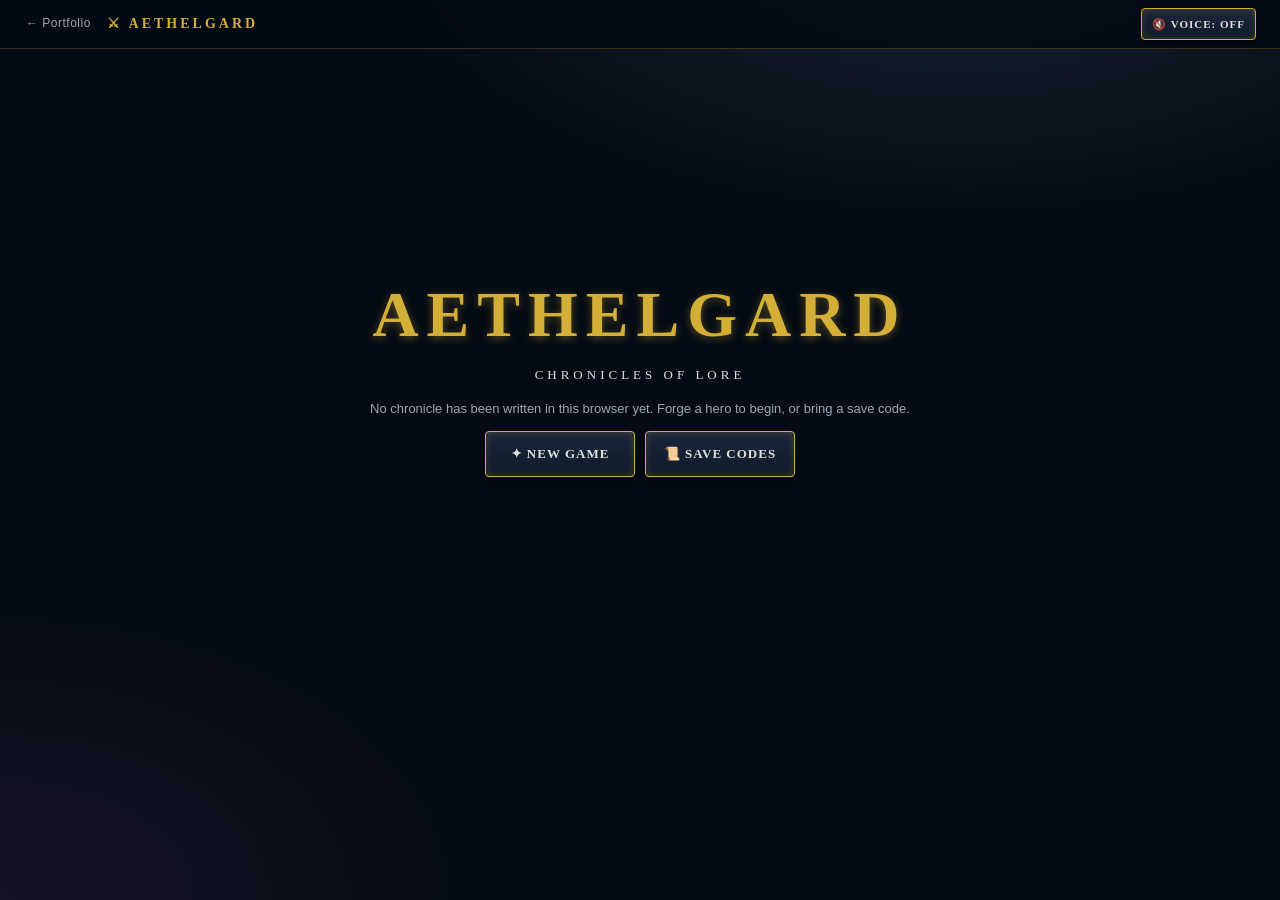
==== commit f3bbffbc: "Aethelgard: browser autosave, Continue/New/Delete title flow, export/import save codes" ====
--- a/play/aethelgard/index.html
+++ b/play/aethelgard/index.html
@@ -56,7 +56,27 @@
   .topbar-left { display: flex; align-items: center; gap: 14px; min-width: 0; }
   .back-link { font-size: 12px; color: var(--muted); text-decoration: none; letter-spacing: .5px; padding: 6px 2px; white-space: nowrap; }
   .back-link:hover, .back-link:focus-visible { color: var(--ember-gold); }
+  [hidden] { display: none !important; }
   .screen { display: none; }
+  .title-wrap { display: flex; align-items: center; justify-content: center; gap: clamp(12px, 4vw, 48px); flex-wrap: wrap; min-height: min(70vh, 620px); text-align: center; }
+  .title-main { max-width: 560px; display: flex; flex-direction: column; align-items: center; gap: 12px; }
+  .title-logo { font-size: clamp(34px, 8vw, 64px); letter-spacing: 8px; }
+  .title-sub { font-family: var(--font-heading); color: var(--soft-parchment); letter-spacing: 4px; margin-top: -8px; text-transform: uppercase; font-size: 13px; }
+  .title-card { width: 100%; border-color: var(--ember-gold); }
+  .title-card .who { font-family: var(--font-heading); color: var(--ember-gold); font-size: 12px; letter-spacing: 1px; }
+  .title-summary { font-family: Georgia, 'Palatino Linotype', serif; font-size: 16px; margin-top: 4px; color: #FFF; }
+  .title-actions { display: flex; flex-wrap: wrap; justify-content: center; gap: 10px; }
+  .title-actions .btn { min-width: 150px; min-height: 46px; }
+  #title-hero-canvas { width: 200px; height: 270px; border: 1px solid rgba(212,175,55,.35); border-radius: 6px; background: radial-gradient(circle at 50% 40%, rgba(65,90,119,.35), #050B14 70%); }
+  .storage-note { font-size: 12px; color: #E8C27A; background: rgba(212,175,55,.08); border: 1px dashed rgba(212,175,55,.45); border-radius: 4px; padding: 6px 10px; margin: 8px 0; }
+  .btn-quiet { border-color: rgba(192,57,43,.7); }
+  .btn.btn-danger { background: linear-gradient(180deg, #A93226 0%, #7B241C 100%); border-color: #E6B0AA; color: #FFF; }
+  .save-section { border-top: 1px solid rgba(65,90,119,.6); padding-top: 12px; margin-top: 12px; }
+  .save-section h3 { margin-bottom: 6px; }
+  .code-box { font-family: ui-monospace, 'Cascadia Mono', Menlo, Consolas, monospace; font-size: 13px; line-height: 1.4; resize: vertical; word-break: break-all; min-height: 84px; }
+  .code-box[aria-invalid="true"] { border-color: var(--crimson-valor); }
+  .copy-msg { align-self: center; margin: 0 0 0 6px; }
+  .import-msg { margin-top: 10px; padding: 8px 12px; border-left: 3px solid var(--crimson-valor); background: rgba(192,57,43,.14); color: #F5B7B1; font-family: Georgia, serif; font-size: 14px; }
   .screen.active { display: block; animation: fadein .25s ease; }
   @keyframes fadein { from { opacity: 0; } to { opacity: 1; } }
   .panel { background: rgba(13,27,42,.9); border: 1px solid var(--steel-blue); border-radius: 6px; padding: 14px; }
@@ -230,8 +250,33 @@
 </header>
 
 <main id="app">
+  <!-- SCREEN 0: Title -->
+  <section id="screen-title" class="screen active" aria-labelledby="h-title">
+    <div class="title-wrap">
+      <canvas id="title-hero-canvas" width="200" height="270" role="img" aria-label="Your saved hero" hidden></canvas>
+      <div class="title-main">
+        <h1 id="h-title" class="title-logo">AETHELGARD</h1>
+        <p class="title-sub">Chronicles of Lore</p>
+        <div class="panel title-card" id="title-save-card" hidden>
+          <div class="who">Your chronicle awaits</div>
+          <p class="title-summary" id="title-save-summary"></p>
+          <p class="sub" id="title-save-when"></p>
+        </div>
+        <p class="sub title-empty" id="title-save-empty">No chronicle has been written in this browser yet. Forge a hero to begin, or bring a save code.</p>
+        <p class="storage-note" id="title-damaged" hidden>The stored chronicle is damaged and cannot be read. You can delete it and begin again, or load a save code.</p>
+        <div class="title-actions">
+          <button type="button" class="btn btn-accent" id="btn-title-continue" hidden>▶ Continue</button>
+          <button type="button" class="btn" id="btn-title-new">✦ New Game</button>
+          <button type="button" class="btn" id="btn-title-codes">📜 Save Codes</button>
+          <button type="button" class="btn btn-quiet" id="btn-title-delete" hidden>🗑 Delete Save</button>
+        </div>
+        <p class="storage-note" id="title-storage-note" hidden>This browser is not keeping saves (storage is blocked or full). You can still play; export a save code from the Chronicle to carry your progress.</p>
+      </div>
+    </div>
+  </section>
+
   <!-- SCREEN 1: Character Sanctuary -->
-  <section id="screen-sanctuary" class="screen active" aria-labelledby="h-sanctuary">
+  <section id="screen-sanctuary" class="screen" aria-labelledby="h-sanctuary">
     <h1 id="h-sanctuary">CHARACTER SANCTUARY</h1>
     <p class="sub">Forge your vessel within Aethelgard. Your vocation shapes your strength and your arts; the rest is how the world will remember you.</p>
     <div class="creator-grid">
@@ -351,6 +396,7 @@
       <div class="sub" style="margin:0">EXP <span id="haven-exp-text">0 / 100</span></div>
       <div class="exp-bar" aria-hidden="true"><i id="haven-exp-bar" style="width:0%"></i></div>
     </div>
+    <p class="storage-note" id="haven-storage-note" hidden>Saves are not being kept in this browser. Open the Chronicle to export a save code.</p>
     <div class="hub-grid">
       <div class="hub-card">
         <div><h3>Torben's Smelting Forge</h3><p>Temper your weapon and reinforce your armor. Paid in gold.</p></div>
@@ -370,7 +416,8 @@
       </div>
     </div>
     <div class="row-between">
-      <button type="button" class="btn" id="btn-revisit-sanctuary">↺ Modify Appearance</button>
+      <div class="option-row" style="margin:0"><button type="button" class="btn" id="btn-revisit-sanctuary">↺ Modify Appearance</button>
+      <button type="button" class="btn" id="btn-save-menu">📜 Chronicle &amp; Save Codes</button></div>
       <button type="button" class="btn btn-accent" id="btn-open-worldmap" style="padding: 12px 24px;">Deploy to Expeditions (World Map) ➔</button>
     </div>
   </section>
@@ -483,6 +530,41 @@
     <div class="option-row" style="justify-content:center">
       <button type="button" class="btn btn-accent" id="btn-confirm-yes">Retreat</button>
       <button type="button" class="btn" id="btn-confirm-no">Stand and fight</button>
+    </div>
+  </div>
+</div>
+<!-- Save menu -->
+<div class="modal" id="save-modal" role="dialog" aria-modal="true" aria-labelledby="h-save">
+  <div class="modal-card">
+    <div class="modal-head"><h2 id="h-save">THE CHRONICLE</h2><button type="button" class="btn btn-small" id="btn-close-save">✕ Close <kbd>Esc</kbd></button></div>
+    <p class="npc-line" id="save-line"></p>
+    <p class="sub" style="margin:-4px 0 12px">Your progress is saved automatically in this browser at every safe point: the Haven, the map, after each battle and each purchase.</p>
+    <p class="storage-note" id="save-storage-note" hidden>This browser is not keeping saves right now. A save code is the only way to keep this hero.</p>
+    <div class="save-section" id="save-export-block">
+      <h3>Export a save code</h3>
+      <label class="sub" for="save-code-out" style="display:block;margin-bottom:6px">Copy this code and keep it somewhere safe. Paste it into any browser to continue.</label>
+      <textarea id="save-code-out" class="text-input code-box" rows="4" readonly spellcheck="false"></textarea>
+      <div class="option-row"><button type="button" class="btn" id="btn-copy-code">✎ Copy code</button><span class="sub copy-msg" id="copy-msg" role="status" aria-live="polite"></span></div>
+    </div>
+    <p class="sub" id="save-no-export" hidden>There is no chronicle to export yet.</p>
+    <div class="save-section">
+      <h3>Import a save code</h3>
+      <label class="sub" for="save-code-in" style="display:block;margin-bottom:6px">Paste a code beginning with AETH1.</label>
+      <textarea id="save-code-in" class="text-input code-box" rows="4" spellcheck="false" autocomplete="off" autocapitalize="off" placeholder="AETH1.…" aria-describedby="import-msg"></textarea>
+      <div class="option-row"><button type="button" class="btn btn-accent" id="btn-import-code">Load chronicle</button></div>
+      <p class="import-msg" id="import-msg" role="alert" hidden></p>
+    </div>
+    <div class="row-between"><span></span><button type="button" class="btn" id="btn-save-to-title">⌂ Save &amp; return to title</button></div>
+  </div>
+</div>
+<!-- In-world confirm -->
+<div class="modal" id="ask-modal" role="alertdialog" aria-modal="true" aria-labelledby="h-ask" aria-describedby="ask-text">
+  <div class="modal-card" style="width:min(460px,100%); text-align:center">
+    <h2 id="h-ask"></h2>
+    <p class="sub" id="ask-text" style="margin:8px 0 16px"></p>
+    <div class="option-row" style="justify-content:center">
+      <button type="button" class="btn btn-accent" id="btn-ask-yes"></button>
+      <button type="button" class="btn" id="btn-ask-no"></button>
     </div>
   </div>
 </div>
@@ -787,28 +869,142 @@
 }
 const AudioSys = new SovereignAudioEngine();
 
+// ---------- saves: autosave (localStorage) + portable save codes ----------
+// Save codes are integrity-checked, NOT tamper-proof. Anyone can decode a code, edit it and
+// recompute the checksum; that is acceptable for a single-player demo. The CRC32 only catches
+// typos, truncation and corruption. Imported values are still type-checked and clamped, so a
+// hand-edited code cannot crash the game or produce NaN. Nothing personal is stored: only the
+// hero you created and your progress, in this browser's localStorage.
+const SAVE_KEY = 'aethelgard.save.v1', SAVE_VERSION = 1, CODE_PREFIX = 'AETH1.';
+class SaveError extends Error { constructor(kind, detail) { super(detail || kind); this.kind = kind; this.detail = detail || ''; } }
+
+const SaveStore = {
+  available: null,
+  probe() {
+    try { const s = window.localStorage, k = SAVE_KEY + '.probe'; s.setItem(k, '1'); s.removeItem(k); this.available = true; }
+    catch (e) { this.available = false; }
+    return this.available;
+  },
+  read() { if (!this.available) return null; try { return window.localStorage.getItem(SAVE_KEY); } catch (e) { this.available = false; return null; } },
+  write(str) { if (!this.available) return false; try { window.localStorage.setItem(SAVE_KEY, str); return true; } catch (e) { this.available = false; return false; } },
+  clear() { if (!this.available) return false; try { window.localStorage.removeItem(SAVE_KEY); return true; } catch (e) { this.available = false; return false; } }
+};
+
+const SaveCodec = {
+  crcTable: null,
+  crc32(str) {
+    if (!this.crcTable) { this.crcTable = new Uint32Array(256); for (let n = 0; n < 256; n++) { let c = n; for (let k = 0; k < 8; k++) c = c & 1 ? 0xEDB88320 ^ (c >>> 1) : c >>> 1; this.crcTable[n] = c >>> 0; } }
+    let c = 0xFFFFFFFF; for (let i = 0; i < str.length; i++) c = this.crcTable[(c ^ str.charCodeAt(i)) & 0xFF] ^ (c >>> 8);
+    return ((c ^ 0xFFFFFFFF) >>> 0).toString(16).padStart(8, '0');
+  },
+  toB64url(text) {
+    const bytes = new TextEncoder().encode(text); let bin = '';
+    for (let i = 0; i < bytes.length; i += 0x8000) bin += String.fromCharCode.apply(null, bytes.subarray(i, i + 0x8000));
+    return btoa(bin).replace(/\+/g, '-').replace(/\//g, '_').replace(/=+$/, '');
+  },
+  fromB64url(s) {
+    if (!/^[A-Za-z0-9_-]+$/.test(s)) throw new SaveError('decode', 'unexpected characters');
+    const bin = atob(s.replace(/-/g, '+').replace(/_/g, '/') + '==='.slice((s.length + 3) % 4));
+    const bytes = new Uint8Array(bin.length); for (let i = 0; i < bin.length; i++) bytes[i] = bin.charCodeAt(i);
+    return new TextDecoder('utf-8', { fatal: true }).decode(bytes);
+  },
+  // Short keys keep codes compact. Unknown keys pass through unchanged, so the map can grow with new versions.
+  KEYS: { hero: 'h', name: 'n', pron: 'p', vocation: 'c', cosmetics: 'k', skinColor: 'sk', hairColor: 'hc', hairStyle: 'hs', eyeColor: 'ec', faceMark: 'fm', outfit: 'of', capeStyle: 'cs', offhand: 'oh',
+    prog: 'g', level: 'l', exp: 'x', hp: 'hp', mp: 'mp', stats: 'st', maxHp: 'mh', maxMp: 'mm', str: 's', int: 'i', dex: 'd', end: 'e',
+    purse: 'u', gold: 'au', shards: 'sh', potions: 'po', gear: 'q', weaponTier: 'wt', armorTier: 'at', relics: 'r', prism: 'pr', amulet: 'am', sigil: 'sg', feathers: 'fe', feathersUsed: 'fu',
+    pipGift: 'pg', world: 'w', screen: 'sc', location: 'lo', cleared: 'cl', highestTier: 'ht', record: 'rc', wins: 'wi', losses: 'lx', retreats: 're', fights: 'fi',
+    settings: 'o', voice: 'vo', narrationCollapsed: 'nc', savedAt: 't' },
+  remap(o, map) { if (Array.isArray(o)) return o.map(x => this.remap(x, map)); if (!o || typeof o !== 'object') return o; const r = {}; for (const k of Object.keys(o)) r[map[k] || k] = this.remap(o[k], map); return r; },
+  get UNKEYS() { if (!this._un) { this._un = {}; for (const [k, v] of Object.entries(this.KEYS)) this._un[v] = k; } return this._un; },
+  encode(data) { const payload = this.toB64url(JSON.stringify(this.remap(data, this.KEYS))); return CODE_PREFIX + payload + '.' + this.crc32(payload); },
+  decode(code) {
+    const s = String(code || '').replace(/\s+/g, '');
+    if (!s) throw new SaveError('empty');
+    if (!s.startsWith(CODE_PREFIX)) throw new SaveError('prefix');
+    const body = s.slice(CODE_PREFIX.length), dot = body.lastIndexOf('.');
+    if (dot < 1 || !/^[0-9a-f]{8}$/i.test(body.slice(dot + 1))) throw new SaveError('format');
+    const payload = body.slice(0, dot);
+    if (this.crc32(payload) !== body.slice(dot + 1).toLowerCase()) throw new SaveError('checksum');
+    let obj; try { obj = JSON.parse(this.fromB64url(payload)); } catch (e) { throw new SaveError('decode', e.message); }
+    return this.remap(obj, this.UNKEYS);
+  }
+};
+
+// Migration scaffolding: MIGRATIONS[n] upgrades a version-n save to version n+1.
+// Example for a future v2:  1: d => { d.world.bossesDefeated = []; d.v = 2; return d; },
+const MIGRATIONS = {};
+function migrateSave(d) {
+  if (!d || typeof d !== 'object' || Array.isArray(d)) throw new SaveError('schema', 'not an object');
+  if (typeof d.v !== 'number' || !Number.isInteger(d.v) || d.v < 1) throw new SaveError('schema', 'v');
+  if (d.v > SAVE_VERSION) throw new SaveError('newer');
+  for (let guard = 0; d.v < SAVE_VERSION && guard < 50; guard++) { const m = MIGRATIONS[d.v]; if (!m) throw new SaveError('version'); d = m(d); }
+  return d;
+}
+
+// Validate field types and clamp numbers. Throws SaveError('schema', path) on a wrong type.
+function sanitizeSave(raw) {
+  const d = migrateSave(raw);
+  const obj = (o, path) => { if (!o || typeof o !== 'object' || Array.isArray(o)) throw new SaveError('schema', path); return o; };
+  const num = (o, k, min, max, path, int = true) => { const v = o[k]; if (typeof v !== 'number' || !Number.isFinite(v)) throw new SaveError('schema', path + '.' + k); const c = Math.min(max, Math.max(min, v)); return int ? Math.floor(c) : c; };
+  const bool = (o, k, path) => { if (typeof o[k] !== 'boolean') throw new SaveError('schema', path + '.' + k); return o[k]; };
+  const pick = (o, k, list, path) => { if (typeof o[k] !== 'string' || !list.includes(o[k])) throw new SaveError('schema', path + '.' + k); return o[k]; };
+  const opts = (sel, key) => [...document.querySelectorAll(sel)].map(b => b.dataset[key]);
+  const swatch = key => [...document.querySelectorAll(`.swatches[data-key="${key}"] .color-swatch`)].map(s => s.dataset.val);
+  const h = obj(d.hero, 'hero'), k = obj(h.cosmetics, 'hero.cosmetics');
+  if (typeof h.name !== 'string') throw new SaveError('schema', 'hero.name');
+  const name = h.name.replace(/[\u0000-\u001F\u007F<>]/g, '').trim().slice(0, 18) || 'Valerius';
+  const g = obj(d.prog, 'prog'), u = obj(d.purse, 'purse'), q = obj(d.gear, 'gear'), r = obj(q.relics, 'gear.relics'), w = obj(d.world, 'world'), o = obj(d.settings, 'settings');
+  const cl = obj(w.cleared, 'world.cleared'), rc = obj(w.record, 'world.record');
+  const cleared = {}; for (const id of Object.keys(LOCATIONS)) cleared[id] = cl[id] === undefined ? 0 : num(cl, id, 0, 1e6, 'world.cleared');
+  const highestTier = Math.max(0, ...Object.keys(LOCATIONS).filter(id => cleared[id] > 0).map(id => LOCATIONS[id].tier));
+  if (g.stats !== undefined) obj(g.stats, 'prog.stats'); // stats are derived from level and gear and recomputed on load
+  return {
+    v: SAVE_VERSION,
+    hero: { name, pron: pick(h, 'pron', Object.keys(PRONOUNS), 'hero'), vocation: pick(h, 'vocation', Object.keys(CLASSES), 'hero'),
+      cosmetics: { skinColor: pick(k, 'skinColor', swatch('skinColor'), 'cosmetics'), hairColor: pick(k, 'hairColor', swatch('hairColor'), 'cosmetics'), hairStyle: pick(k, 'hairStyle', opts('.hair-style-btn', 'style'), 'cosmetics'),
+        eyeColor: pick(k, 'eyeColor', swatch('eyeColor'), 'cosmetics'), faceMark: pick(k, 'faceMark', opts('.face-mark-btn', 'mark'), 'cosmetics'), outfit: pick(k, 'outfit', opts('.outfit-style-btn', 'outfit'), 'cosmetics'),
+        capeStyle: pick(k, 'capeStyle', opts('.cape-style-btn', 'cape'), 'cosmetics'), offhand: pick(k, 'offhand', opts('.offhand-style-btn', 'offhand'), 'cosmetics') } },
+    prog: { level: num(g, 'level', 1, 99, 'prog'), exp: num(g, 'exp', 0, 1e7, 'prog'), hp: num(g, 'hp', 1, 1e5, 'prog'), mp: num(g, 'mp', 0, 1e5, 'prog') },
+    purse: { gold: num(u, 'gold', 0, 9999999, 'purse'), shards: num(u, 'shards', 0, 99999, 'purse'), potions: num(u, 'potions', 0, MAX_POTIONS, 'purse') },
+    gear: { weaponTier: num(q, 'weaponTier', 0, SHOP.forge.items[0].tiers.length, 'gear'), armorTier: num(q, 'armorTier', 0, SHOP.forge.items[1].tiers.length, 'gear'),
+      relics: { prism: bool(r, 'prism', 'relics'), amulet: bool(r, 'amulet', 'relics'), sigil: bool(r, 'sigil', 'relics') },
+      feathers: num(q, 'feathers', 0, 9, 'gear'), feathersUsed: num(q, 'feathersUsed', 0, 1e6, 'gear') },
+    pipGift: bool(d, 'pipGift', 'save'),
+    world: { screen: pick(w, 'screen', ['HAVEN', 'WORLDMAP'], 'world'), location: pick(w, 'location', Object.keys(LOCATIONS), 'world'), cleared, highestTier,
+      record: { wins: num(rc, 'wins', 0, 1e6, 'record'), losses: num(rc, 'losses', 0, 1e6, 'record'), retreats: num(rc, 'retreats', 0, 1e6, 'record'), fights: num(rc, 'fights', 0, 1e6, 'record') } },
+    settings: { voice: bool(o, 'voice', 'settings'), narrationCollapsed: bool(o, 'narrationCollapsed', 'settings') },
+    savedAt: typeof d.savedAt === 'number' && Number.isFinite(d.savedAt) ? d.savedAt : 0
+  };
+}
+const SAVE_ERRORS = {
+  empty: 'There is nothing written here yet. Paste a save code first.',
+  prefix: 'This is not an Aethelgard save code. A true code begins with AETH1.',
+  format: 'The code is incomplete; its closing seal is missing or cut short.',
+  checksum: 'The seal on this code is broken: a character was changed or lost along the way. Copy the code again.',
+  decode: 'The ink has smudged; this code cannot be read.',
+  newer: 'This chronicle was written by a newer version of Aethelgard.',
+  version: 'This chronicle comes from a version of Aethelgard that can no longer be read.',
+  schema: 'The code can be read, but what it records is not a valid chronicle.'
+};
+
 // ---------- the engine ----------
 const $ = id => document.getElementById(id);
 class GameEngine {
   constructor() {
     this.canvas = $('combat-stage'); this.ctx = this.canvas.getContext('2d');
     this.previewCanvas = $('sanctuary-preview-canvas'); this.previewCtx = this.previewCanvas.getContext('2d');
-    this.player = {
-      name: 'Valerius', pron: 'they', vocation: 'WARRIOR', level: 1, exp: 0, gold: 250, astralShards: 10, potions: 3,
-      hp: 0, maxHp: 0, mp: 0, maxMp: 0, str: 0, int: 0, dex: 0, end: 0,
-      weaponTier: 0, armorTier: 0, relics: { prism: false, amulet: false, sigil: false }, feathers: 0, pipGift: true,
-      guard: null, warcry: 0, shadow: false, shadowCrit: false, vesselBound: false,
-      cosmetics: { skinColor: '#F5D0A9', hairColor: '#D4AF37', hairStyle: 'spiky', eyeColor: '#2980B9', faceMark: 'none', outfit: 'plate', capeStyle: 'full', offhand: 'shield' }
-    };
+    this.player = this.newPlayer(); this.progress = this.newProgress();
     this.recalc(true);
     this.activeEnemy = null; this.currentLocation = 'loc_haven'; this.selectedLocation = 'loc_haven';
-    this.gameState = 'SANCTUARY'; this.turn = 'PLAYER';
+    this.gameState = 'TITLE'; this.turn = 'PLAYER'; this.titleHero = null; this.askState = null;
+    this.titleCanvas = $('title-hero-canvas'); this.titleCtx = this.titleCanvas.getContext('2d');
     this.timers = new Set(); this.combatGen = 0; this.lastScreen = 'HAVEN';
     this.playerAnim = this.freshAnim(1); this.enemyAnim = this.freshAnim(-1);
     this.particles = []; this.floatingTexts = []; this.bolts = []; this.screenShake = 0; this.time = 0;
     this.stats = { wins: 0, losses: 0, retreats: 0, fights: 0 };
     this.setStageMode();
-    this.buildMap(); this.bindDOMEvents(); this.renderClassCard(); this.updateHUD(); this.startLoop();
+    SaveStore.probe();
+    this.buildMap(); this.bindDOMEvents(); this.renderClassCard(); this.updateHUD(); this.renderTitle(); this.startLoop();
     window.addEventListener('resize', () => this.setStageMode());
   }
 
@@ -855,10 +1051,14 @@
   }
 
   // ----- narration -----
+  syncNarrationBtn() {
+    const c = $('combat-narration').classList.contains('collapsed'), b = $('btn-hide-narration');
+    b.setAttribute('aria-label', c ? 'Show narration' : 'Hide narration'); b.setAttribute('aria-expanded', String(!c)); b.textContent = c ? '▾' : '✕';
+  }
   say(text, who = 'The Chronicle') {
     if (this.gameState === 'COMBAT') {
       $('combat-speaker').textContent = who; $('combat-text').textContent = text;
-      $('combat-narration').classList.remove('collapsed'); $('btn-hide-narration').setAttribute('aria-label', 'Hide narration');
+      // A collapsed panel stays collapsed (saved preference); the speaker line still shows who is talking.
     } else {
       $('toast-speaker').textContent = who; $('toast-text').textContent = text; $('toast').classList.add('open');
       clearTimeout(this.toastTimer); this.toastTimer = setTimeout(() => $('toast').classList.remove('open'), 9000);
@@ -1293,7 +1493,7 @@
     p.guard = null;
     if (p.hp <= 0) {
       if (p.feathers > 0) {
-        p.feathers--; p.hp = Math.round(p.maxHp * 0.3);
+        p.feathers--; p.feathersUsed++; p.hp = Math.round(p.maxHp * 0.3);
         this.spawnSparks(this.playerCoords.x, this.playerCoords.y - 40, '#F39C12', 40);
         this.say(this.t("{name} falls, and the Phoenix Feather bursts into flame. {name} rises again!"));
       } else { Object.assign(this.playerAnim, { state: 'DEFEAT', timer: 0, xOffset: -30 }); this.say(this.t('{name} staggers back and falls.')); return this.later(() => this.executePlayerDefeat(), 1100); }
@@ -1322,7 +1522,9 @@
         lp.innerHTML = `<h2>LEVEL UP · LVL ${p.level}</h2><p class="sub" style="color:var(--soft-parchment)">${this.t('The blight\'s ebb flows into {name}. {name} grows stronger, and {their} wounds close.')}</p><div class="gains">${['maxHp', 'maxMp', 'str', 'int', 'dex', 'end'].map(g).join('')}</div>`;
         lp.hidden = false; AudioSys.playLevel();
       } else lp.hidden = true;
-      this.switchScreen('VICTORY');
+      const loc = this.currentLocation; this.progress.cleared[loc] = (this.progress.cleared[loc] || 0) + 1;
+      this.progress.highestTier = Math.max(this.progress.highestTier, LOCATIONS[loc].tier);
+      this.switchScreen('VICTORY'); this.autosave('WORLDMAP');
     }, 900);
   }
 
@@ -1331,7 +1533,7 @@
     p.gold -= lost; p.pipGift = true; this.stats.losses++; this.turn = 'OVER';
     $('defeat-gold').textContent = `-${lost} GOLD`;
     $('defeat-story').textContent = this.t("The {enemy}'s blow drives {name} to the ground, and the world goes dark. Hours later, Pip finds {them} at the edge of the " + LOCATIONS[this.currentLocation].name.replace(/^The /, '') + " and drags {them}, inch by inch, back to the Haven gates.");
-    this.switchScreen('DEFEAT');
+    this.switchScreen('DEFEAT'); this.autosave('HAVEN');
   }
 
   retreat() {
@@ -1388,14 +1590,16 @@
   switchScreen(name) {
     if (this.gameState === 'COMBAT' && name !== 'COMBAT') { this.cancelTimers(); AudioSys.silence(); }
     this.gameState = name;
-    $('skills-modal').classList.remove('open'); $('shop-modal').classList.remove('open'); $('confirm-modal').classList.remove('open');
+    ['skills-modal', 'shop-modal', 'confirm-modal', 'save-modal', 'ask-modal'].forEach(id => $(id).classList.remove('open'));
     if (name === 'COMBAT') $('toast').classList.remove('open');
-    const ids = { SANCTUARY: 'screen-sanctuary', HAVEN: 'screen-haven', WORLDMAP: 'screen-worldmap', COMBAT: 'screen-combat', VICTORY: 'screen-victory', DEFEAT: 'screen-defeat' };
+    const ids = { TITLE: 'screen-title', SANCTUARY: 'screen-sanctuary', HAVEN: 'screen-haven', WORLDMAP: 'screen-worldmap', COMBAT: 'screen-combat', VICTORY: 'screen-victory', DEFEAT: 'screen-defeat' };
     document.querySelectorAll('.screen').forEach(s => s.classList.toggle('active', s.id === ids[name]));
     if (name === 'HAVEN') { this.player.hp = this.player.maxHp; this.player.mp = this.player.maxMp; } // the Haven restores body and spirit
     if (name === 'WORLDMAP') this.selectLocation(this.selectedLocation);
     if (name === 'SANCTUARY') this.syncCreator();
+    if (name === 'TITLE') this.renderTitle();
     this.updateHUD();
+    if (name === 'HAVEN' || name === 'WORLDMAP') this.autosave(name);
     window.scrollTo(0, 0);
     const h = document.querySelector('.screen.active h1, .screen.active h2');
     if (h && name !== 'COMBAT') { h.setAttribute('tabindex', '-1'); h.focus({ preventScroll: true }); }
@@ -1445,7 +1649,7 @@
     else if (id === 'gift') { if (!p.pipGift || p.potions >= MAX_POTIONS) return; p.pipGift = false; p.potions++; msg = "Pip: 'Piiip! Fresh moss from the glen. One draught, just for you!'"; }
     else if (id === 'brew') { if (p.gold < it.price || p.potions >= MAX_POTIONS) return; p.gold -= it.price; p.potions++; msg = "Pip: 'Bubble, bubble... done! Drink it when it hurts.'"; }
     else { if (p.astralShards < it.price || (it.once && p.relics[id])) return; p.astralShards -= it.price; if (id === 'feather') p.feathers++; else p.relics[id] = true; this.recalc(); msg = `Isla: 'The ${it.name} is yours. Guard it with your life.'`; }
-    AudioSys.playHeal(); this.updateHUD(); this.openShop(this.shopKey); $('shop-line').textContent = msg;
+    AudioSys.playHeal(); this.updateHUD(); this.autosave('HAVEN'); this.openShop(this.shopKey); $('shop-line').textContent = msg;
   }
   openSanctum() {
     const p = this.player, cls = this.cls;
@@ -1460,6 +1664,176 @@
     $('shop-modal').classList.add('open'); $('btn-close-shop').focus();
   }
 
+  // ----- saving -----
+  newPlayer() {
+    return {
+      name: 'Valerius', pron: 'they', vocation: 'WARRIOR', level: 1, exp: 0, gold: 250, astralShards: 10, potions: 3,
+      hp: 0, maxHp: 0, mp: 0, maxMp: 0, str: 0, int: 0, dex: 0, end: 0,
+      weaponTier: 0, armorTier: 0, relics: { prism: false, amulet: false, sigil: false }, feathers: 0, feathersUsed: 0, pipGift: true,
+      guard: null, warcry: 0, shadow: false, shadowCrit: false, vesselBound: false,
+      cosmetics: { skinColor: '#F5D0A9', hairColor: '#D4AF37', hairStyle: 'spiky', eyeColor: '#2980B9', faceMark: 'none', outfit: 'plate', capeStyle: 'full', offhand: 'shield' }
+    };
+  }
+  newProgress() { const cleared = {}; Object.keys(LOCATIONS).forEach(id => { cleared[id] = 0; }); return { cleared, highestTier: 0 }; }
+  serialize(screen) {
+    const p = this.player;
+    return {
+      v: SAVE_VERSION,
+      hero: { name: p.name, pron: p.pron, vocation: p.vocation, cosmetics: { ...p.cosmetics } },
+      prog: { level: p.level, exp: p.exp, hp: p.hp, mp: p.mp, stats: { maxHp: p.maxHp, maxMp: p.maxMp, str: p.str, int: p.int, dex: p.dex, end: p.end } },
+      purse: { gold: p.gold, shards: p.astralShards, potions: p.potions },
+      gear: { weaponTier: p.weaponTier, armorTier: p.armorTier, relics: { ...p.relics }, feathers: p.feathers, feathersUsed: p.feathersUsed },
+      pipGift: p.pipGift,
+      world: { screen: screen || (this.gameState === 'WORLDMAP' || this.gameState === 'VICTORY' ? 'WORLDMAP' : 'HAVEN'), location: this.selectedLocation,
+        cleared: { ...this.progress.cleared }, highestTier: this.progress.highestTier, record: { ...this.stats } },
+      settings: { voice: AudioSys.voice, narrationCollapsed: $('combat-narration').classList.contains('collapsed') },
+      savedAt: Date.now()
+    };
+  }
+  // Safe points only: never mid-combat, so a reload during a fight resumes before it.
+  autosave(screen) {
+    if (!this.player.vesselBound || this.gameState === 'COMBAT') return false;
+    const ok = SaveStore.write(JSON.stringify(this.serialize(screen)));
+    this.updateStorageNotes(); return ok;
+  }
+  patchSavedSettings() { // settings can change mid-fight; only the settings block of the stored save is touched
+    const s = this.readStoredSave(); if (!s.data) return;
+    s.data.settings = { voice: AudioSys.voice, narrationCollapsed: $('combat-narration').classList.contains('collapsed') };
+    SaveStore.write(JSON.stringify(s.data)); this.updateStorageNotes();
+  }
+  readStoredSave() {
+    const raw = SaveStore.read(); if (raw == null) return { data: null, damaged: false };
+    try { return { data: sanitizeSave(JSON.parse(raw)), damaged: false }; } catch (e) { return { data: null, damaged: true }; }
+  }
+  applySave(d) {
+    this.cancelTimers(); this.activeEnemy = null;
+    const p = this.newPlayer();
+    Object.assign(p, { name: d.hero.name, pron: d.hero.pron, vocation: d.hero.vocation, cosmetics: { ...d.hero.cosmetics }, level: d.prog.level, exp: d.prog.exp,
+      gold: d.purse.gold, astralShards: d.purse.shards, potions: d.purse.potions, weaponTier: d.gear.weaponTier, armorTier: d.gear.armorTier,
+      relics: { ...d.gear.relics }, feathers: d.gear.feathers, feathersUsed: d.gear.feathersUsed, pipGift: d.pipGift, vesselBound: true });
+    this.player = p;
+    while (p.exp >= this.expNeeded() && p.level < 99) { p.exp -= this.expNeeded(); p.level++; } // keep EXP below the next threshold
+    this.recalc(false);
+    p.hp = Math.max(1, Math.min(p.maxHp, d.prog.hp)); p.mp = Math.max(0, Math.min(p.maxMp, d.prog.mp));
+    this.progress = { cleared: { ...d.world.cleared }, highestTier: d.world.highestTier };
+    this.stats = { ...d.world.record };
+    this.selectedLocation = d.world.location; this.currentLocation = d.world.location;
+    this.setVoice(d.settings.voice);
+    $('combat-narration').classList.toggle('collapsed', d.settings.narrationCollapsed); this.syncNarrationBtn();
+    $('input-char-name').value = p.name;
+    this.switchScreen(d.world.screen);
+  }
+  summaryOf(d) {
+    const where = d.world.screen === 'HAVEN' ? 'The Haven' : `${LOCATIONS[d.world.location].name} (on the map)`;
+    return `${d.hero.name} · ${CLASSES[d.hero.vocation].label} · Lvl ${d.prog.level} · ${where}`;
+  }
+  updateStorageNotes() {
+    const blocked = !SaveStore.available;
+    ['title-storage-note', 'haven-storage-note', 'save-storage-note'].forEach(id => { const el = $(id); if (el) el.hidden = !blocked; });
+  }
+  setVoice(on) {
+    AudioSys.voice = !!on; const b = $('btn-voice');
+    b.setAttribute('aria-pressed', String(AudioSys.voice)); b.textContent = AudioSys.voice ? '🔊 Voice: On' : '🔇 Voice: Off';
+    if (!AudioSys.voice) AudioSys.silence();
+  }
+  // ----- title screen -----
+  renderTitle() {
+    const s = this.readStoredSave(), d = s.data;
+    $('title-save-card').hidden = !d; $('btn-title-continue').hidden = !d; $('btn-title-delete').hidden = !(d || s.damaged);
+    $('title-save-empty').hidden = !!d || s.damaged; $('title-damaged').hidden = !s.damaged;
+    $('title-hero-canvas').hidden = !d; this.titleHero = d ? { cosmetics: d.hero.cosmetics, vocation: d.hero.vocation } : null;
+    if (d) {
+      $('title-save-summary').textContent = this.summaryOf(d);
+      $('title-save-when').textContent = d.savedAt ? `Last written ${new Date(d.savedAt).toLocaleString([], { dateStyle: 'medium', timeStyle: 'short' })} · ${d.world.record.wins} ${d.world.record.wins === 1 ? "victory" : "victories"}` : '';
+    }
+    this.updateStorageNotes();
+  }
+  titleContinue() {
+    const s = this.readStoredSave(); if (!s.data) return this.renderTitle();
+    this.applySave(s.data);
+    this.say(this.t('The chronicle opens where it was left. Welcome back, {name}.'));
+  }
+  titleNewGame() {
+    const s = this.readStoredSave();
+    const go = () => {
+      this.cancelTimers(); this.player = this.newPlayer(); this.recalc(true); this.progress = this.newProgress();
+      this.stats = { wins: 0, losses: 0, retreats: 0, fights: 0 }; this.selectedLocation = this.currentLocation = 'loc_haven';
+      $('input-char-name').value = this.player.name; this.syncCreator(); this.switchScreen('SANCTUARY');
+    };
+    if (!s.data) return go();
+    this.ask({ title: 'Begin a new chronicle?', text: `The saved chronicle of ${s.data.hero.name} (Lvl ${s.data.prog.level} ${CLASSES[s.data.hero.vocation].label}) will be overwritten as soon as your new hero is bound. Export a save code first if you want to keep it.`,
+      yes: 'Begin anew', no: 'Keep my chronicle', onYes: go, returnFocus: $('btn-title-new') });
+  }
+  titleDelete() {
+    this.ask({ title: 'Burn this chronicle?', text: 'The saved hero and all progress in this browser will be erased. This cannot be undone, unless you have a save code.',
+      yes: 'Delete save', no: 'Keep it', danger: true, returnFocus: $('btn-title-delete'),
+      onYes: () => { SaveStore.clear(); this.renderTitle(); $('btn-title-new').focus(); this.say('The pages curl into ash. A blank chronicle waits.'); } });
+  }
+  // ----- in-world confirm -----
+  ask({ title, text, yes, no, onYes, danger = false, returnFocus = null }) {
+    $('h-ask').textContent = title; $('ask-text').textContent = text;
+    const y = $('btn-ask-yes'), n = $('btn-ask-no'); y.textContent = yes; n.textContent = no; y.classList.toggle('btn-danger', danger);
+    this.askState = { onYes, returnFocus };
+    $('ask-modal').classList.add('open'); n.focus();
+  }
+  answerAsk(yes) {
+    const st = this.askState; this.askState = null; $('ask-modal').classList.remove('open');
+    if (!st) return;
+    if (yes && st.onYes) st.onYes(); else if (st.returnFocus && st.returnFocus.offsetParent) st.returnFocus.focus();
+  }
+  // ----- save menu -----
+  openSaveMenu() {
+    const fromTitle = this.gameState === 'TITLE';
+    let data = null;
+    if (this.player.vesselBound && !fromTitle) data = this.serialize();
+    else { const s = this.readStoredSave(); data = s.data; }
+    $('save-export-block').hidden = !data; $('save-no-export').hidden = !!data;
+    $('save-code-out').value = data ? SaveCodec.encode(data) : '';
+    $('copy-msg').textContent = ''; $('import-msg').hidden = true; $('save-code-in').value = '';
+    $('btn-save-to-title').hidden = fromTitle;
+    $('save-line').textContent = fromTitle ? "Archivist Oren: 'Bring me a chronicle code and I will read your hero back into the world.'"
+      : "Archivist Oren: 'Your deeds are written here, and copied into a code you can carry to any hearth.'";
+    this.updateStorageNotes();
+    $('save-modal').classList.add('open');
+    (data ? $('btn-copy-code') : $('save-code-in')).focus();
+  }
+  async copySaveCode() {
+    const box = $('save-code-out'), msg = $('copy-msg');
+    try {
+      if (!navigator.clipboard || !window.isSecureContext) throw new Error('no clipboard');
+      await navigator.clipboard.writeText(box.value); msg.textContent = 'Copied. Keep it somewhere safe.';
+    } catch (e) {
+      box.focus(); box.select(); box.setSelectionRange(0, box.value.length);
+      msg.textContent = 'Selected. Press Ctrl+C (or long-press and Copy) to copy it.';
+    }
+  }
+  importSaveCode() {
+    const msg = $('import-msg');
+    let data;
+    try { data = sanitizeSave(SaveCodec.decode($('save-code-in').value)); }
+    catch (e) {
+      const kind = e instanceof SaveError ? e.kind : 'decode';
+      msg.textContent = "Archivist Oren frowns: '" + (SAVE_ERRORS[kind] || SAVE_ERRORS.decode) + "'"; msg.hidden = false; msg.dataset.kind = kind;
+      $('save-code-in').setAttribute('aria-invalid', 'true'); $('save-code-in').focus(); return false;
+    }
+    $('save-code-in').removeAttribute('aria-invalid'); msg.hidden = true;
+    const load = () => {
+      $('save-modal').classList.remove('open');
+      this.applySave(data); this.autosave(data.world.screen);
+      this.say(this.t('Archivist Oren reads the code aloud, and {name} steps out of the pages and back into Aethelgard.'));
+    };
+    const s = this.readStoredSave();
+    if (s.data || this.player.vesselBound) {
+      const cur = s.data || this.serialize();
+      this.ask({ title: 'Replace your chronicle?', text: `Loading ${this.summaryOf(data)} will overwrite ${cur.hero.name} (Lvl ${cur.prog.level}).`,
+        yes: 'Load this chronicle', no: 'Cancel', onYes: load, returnFocus: $('btn-import-code') });
+    } else load();
+    return true;
+  }
+  returnToTitle() {
+    this.autosave(); $('save-modal').classList.remove('open'); this.switchScreen('TITLE');
+  }
+
   // ----- map -----
   buildMap() {
     const box = $('map-container');
@@ -1498,25 +1872,38 @@
   }
 
   bindDOMEvents() {
-    const p = this.player, c = p.cosmetics;
+    // Handlers read this.player at click time: New Game and loading a save replace the player object.
+    const P = () => this.player, C = () => this.player.cosmetics;
     const bindRow = (sel, key, apply) => document.querySelectorAll(sel).forEach(b => b.addEventListener('click', () => { this.setPressed(sel, b); apply(b.dataset[key]); }));
-    bindRow('.class-btn', 'class', v => { if (p.vesselBound) return; p.vocation = v; Object.assign(c, CLASSES[v].look); this.recalc(true); this.syncCreator(); });
-    bindRow('.pron-btn', 'pron', v => { p.pron = v; });
-    bindRow('.hair-style-btn', 'style', v => { c.hairStyle = v; });
-    bindRow('.face-mark-btn', 'mark', v => { c.faceMark = v; });
-    bindRow('.outfit-style-btn', 'outfit', v => { c.outfit = v; });
-    bindRow('.cape-style-btn', 'cape', v => { c.capeStyle = v; });
-    bindRow('.offhand-style-btn', 'offhand', v => { c.offhand = v; });
+    bindRow('.class-btn', 'class', v => { const p = P(); if (p.vesselBound) return; p.vocation = v; Object.assign(p.cosmetics, CLASSES[v].look); this.recalc(true); this.syncCreator(); });
+    bindRow('.pron-btn', 'pron', v => { P().pron = v; });
+    bindRow('.hair-style-btn', 'style', v => { C().hairStyle = v; });
+    bindRow('.face-mark-btn', 'mark', v => { C().faceMark = v; });
+    bindRow('.outfit-style-btn', 'outfit', v => { C().outfit = v; });
+    bindRow('.cape-style-btn', 'cape', v => { C().capeStyle = v; });
+    bindRow('.offhand-style-btn', 'offhand', v => { C().offhand = v; });
     document.querySelectorAll('.swatches').forEach(row => row.querySelectorAll('.color-swatch').forEach(s => s.addEventListener('click', () => {
-      row.querySelectorAll('.color-swatch').forEach(x => x.setAttribute('aria-pressed', String(x === s))); c[row.dataset.key] = s.dataset.val;
+      row.querySelectorAll('.color-swatch').forEach(x => x.setAttribute('aria-pressed', String(x === s))); C()[row.dataset.key] = s.dataset.val;
     })));
     $('btn-bind-sanctuary').addEventListener('click', () => {
-      p.name = ($('input-char-name').value || '').trim().slice(0, 18) || 'Valerius';
+      const p = this.player;
+      p.name = ($('input-char-name').value || '').replace(/[\u0000-\u001F\u007F<>]/g, '').trim().slice(0, 18) || 'Valerius';
       const first = !p.vesselBound; p.vesselBound = true;
       this.switchScreen('HAVEN');
       if (first) this.say(this.t('Welcome to the Haven, {name}. The hearth fires burn low, and the blight presses against the boundary gates. Torben, Vaelin, Pip and Isla await.'));
     });
     $('btn-revisit-sanctuary').addEventListener('click', () => this.switchScreen('SANCTUARY'));
+    $('btn-title-continue').addEventListener('click', () => this.titleContinue());
+    $('btn-title-new').addEventListener('click', () => this.titleNewGame());
+    $('btn-title-delete').addEventListener('click', () => this.titleDelete());
+    $('btn-title-codes').addEventListener('click', () => this.openSaveMenu());
+    $('btn-save-menu').addEventListener('click', () => this.openSaveMenu());
+    $('btn-close-save').addEventListener('click', () => { $('save-modal').classList.remove('open'); });
+    $('btn-copy-code').addEventListener('click', () => this.copySaveCode());
+    $('btn-import-code').addEventListener('click', () => this.importSaveCode());
+    $('btn-save-to-title').addEventListener('click', () => this.returnToTitle());
+    $('btn-ask-yes').addEventListener('click', () => this.answerAsk(true));
+    $('btn-ask-no').addEventListener('click', () => this.answerAsk(false));
     $('btn-open-worldmap').addEventListener('click', () => this.switchScreen('WORLDMAP'));
     $('btn-return-haven').addEventListener('click', () => this.switchScreen('HAVEN'));
     $('btn-forge').addEventListener('click', () => this.openShop('forge'));
@@ -1534,18 +1921,16 @@
     $('btn-confirm-yes').addEventListener('click', () => this.confirmRetreat(true));
     $('btn-confirm-no').addEventListener('click', () => this.confirmRetreat(false));
     $('btn-dismiss-dialog').addEventListener('click', () => this.dismissToast());
-    $('btn-hide-narration').addEventListener('click', () => { const n = $('combat-narration'); n.classList.toggle('collapsed'); $('btn-hide-narration').setAttribute('aria-label', n.classList.contains('collapsed') ? 'Show narration' : 'Hide narration'); AudioSys.silence(); });
+    $('btn-hide-narration').addEventListener('click', () => { $('combat-narration').classList.toggle('collapsed'); this.syncNarrationBtn(); AudioSys.silence(); this.patchSavedSettings(); });
     $('btn-collect-spoils').addEventListener('click', () => this.switchScreen('WORLDMAP'));
     $('btn-victory-haven').addEventListener('click', () => this.switchScreen('HAVEN'));
     $('btn-defeat-haven').addEventListener('click', () => { this.switchScreen('HAVEN'); this.say(this.t('{name} wakes by the hearth. Every wound is tended. The blight is waiting.')); });
-    $('btn-voice').addEventListener('click', () => {
-      AudioSys.voice = !AudioSys.voice; const b = $('btn-voice');
-      b.setAttribute('aria-pressed', String(AudioSys.voice)); b.textContent = AudioSys.voice ? '🔊 Voice: On' : '🔇 Voice: Off';
-      if (!AudioSys.voice) AudioSys.silence();
-    });
-    document.querySelectorAll('.modal').forEach(m => m.addEventListener('click', ev => { if (ev.target === m) { if (m.id === 'confirm-modal') this.confirmRetreat(false); else m.classList.remove('open'); } }));
+    $('btn-voice').addEventListener('click', () => { this.setVoice(!AudioSys.voice); this.patchSavedSettings(); });
+    document.querySelectorAll('.modal').forEach(m => m.addEventListener('click', ev => { if (ev.target === m) { if (m.id === 'confirm-modal') this.confirmRetreat(false); else if (m.id === 'ask-modal') this.answerAsk(false); else m.classList.remove('open'); } }));
     document.addEventListener('keydown', ev => {
       if (ev.ctrlKey || ev.metaKey || ev.altKey) return;
+      if ($('ask-modal').classList.contains('open')) { if (ev.key === 'Escape') { ev.preventDefault(); this.answerAsk(false); } return; }
+      if ($('save-modal').classList.contains('open')) { if (ev.key === 'Escape') { ev.preventDefault(); $('save-modal').classList.remove('open'); } return; }
       const tag = ev.target && ev.target.tagName; if (tag === 'INPUT' || tag === 'TEXTAREA') return;
       const k = ev.key;
       if ($('confirm-modal').classList.contains('open')) { if (k === 'Escape') { ev.preventDefault(); this.confirmRetreat(false); } return; }
@@ -1605,6 +1990,9 @@
         ctx.fillStyle = f.color; ctx.strokeStyle = '#000'; ctx.lineWidth = 4; ctx.strokeText(f.text, f.x, f.y); ctx.fillText(f.text, f.x, f.y); ctx.restore();
       });
       ctx.restore();
+    } else if (this.gameState === 'TITLE' && this.titleHero) {
+      const tc = this.titleCtx; tc.clearRect(0, 0, this.titleCanvas.width, this.titleCanvas.height);
+      this.renderPaperdoll(tc, 100, 150, 1.6, this.freshAnim(1), this.titleHero.cosmetics, null, this.titleHero.vocation);
     } else if (this.gameState === 'SANCTUARY') {
       const pc = this.previewCtx; pc.clearRect(0, 0, this.previewCanvas.width, this.previewCanvas.height);
       this.renderPaperdoll(pc, 140, 210, 2.0, this.freshAnim(1), this.player.cosmetics, null, this.player.vocation);
@@ -1617,7 +2005,7 @@
   }
 }
 
-window.addEventListener('DOMContentLoaded', () => { window.AethelgardEngine = new GameEngine(); });
+window.addEventListener('DOMContentLoaded', () => { window.AethelgardEngine = new GameEngine(); window.AethelgardSave = { KEY: SAVE_KEY, VERSION: SAVE_VERSION, PREFIX: CODE_PREFIX, codec: SaveCodec, sanitize: sanitizeSave, store: SaveStore }; });
 </script>
 </body>
 </html>
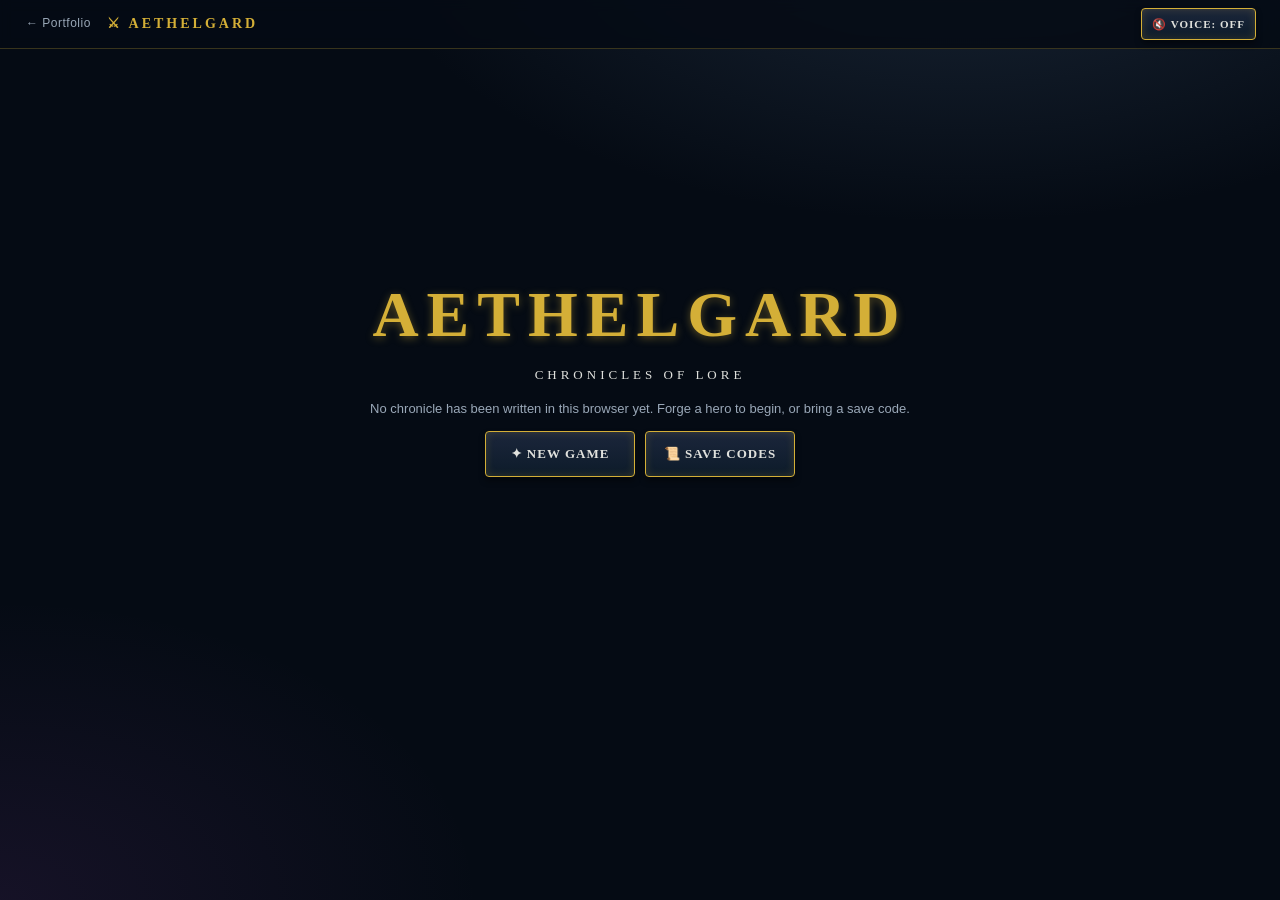
==== commit a39f89d8: "Aethelgard v4: advanced classes, guilds, town hub, harder late game, Arena hub Ship the expanded sin" ====
--- a/play/aethelgard/index.html
+++ b/play/aethelgard/index.html
@@ -219,8 +219,8 @@
     #combat-hud { grid-area: hud; grid-template-columns: 1fr auto 1fr; }
     #elemental-affinity-widget { grid-column: auto; grid-row: auto; }
     .stage-wrap { grid-area: stage; width: 100%; min-width: 0; }
-    .combat-side { grid-area: side; display: flex; flex-direction: column; gap: 8px; }
-    #combat-deck { grid-template-columns: repeat(2, minmax(0, 1fr)); }
+    .combat-side { grid-area: side; display: flex; flex-direction: column; gap: 8px; min-height: 0; overflow: auto; }
+    #combat-deck { grid-template-columns: repeat(3, minmax(0, 1fr)); }
     #combat-deck .btn { min-height: 44px; }
     #combat-deck .btn kbd { display: none; }
     .narration .what { font-size: 12px; }
@@ -238,9 +238,140 @@
     #combat-deck { gap: 6px; }
     #combat-deck .btn { min-height: 44px; padding: 6px 4px; font-size: 11px; letter-spacing: .5px; }
   }
+
+  /* ---------- v3: loot, gear, talents, map gating, arena ---------- */
+  .rar-1 { color: #D5DBE1; } .rar-2 { color: #6FE39A; } .rar-3 { color: #6FB7FF; } .rar-4 { color: #C39BFF; } .rar-5 { color: #FFB347; text-shadow: 0 0 6px rgba(255,179,71,.45); }
+  .rar-border-1 { border-color: rgba(213,219,225,.45) !important; } .rar-border-2 { border-color: rgba(111,227,154,.6) !important; } .rar-border-3 { border-color: rgba(111,183,255,.7) !important; }
+  .rar-border-4 { border-color: rgba(195,155,255,.75) !important; } .rar-border-5 { border-color: rgba(255,179,71,.85) !important; box-shadow: 0 0 10px rgba(255,179,71,.25); }
+  .map-node.locked { border-color: #5D6D7E; color: #7F8C8D; background: #0A121D; }
+  .map-node.locked::after { content: '🔒'; position: absolute; right: -8px; bottom: -6px; font-size: 13px; }
+  .map-node.boss-down { box-shadow: 0 0 0 3px rgba(212,175,55,.35), 0 0 14px rgba(0,0,0,.7); }
+  .map-label.locked { color: #7F8C8D; }
+  .node-info { align-items: flex-start; }
+  .node-info .grow { flex: 1 1 360px; min-width: 0; }
+  .node-actions { display: flex; flex-direction: column; gap: 8px; min-width: 200px; }
+  .roster { width: 100%; border-collapse: collapse; font-size: 12px; margin-top: 8px; }
+  .roster th, .roster td { text-align: left; padding: 4px 6px; border-bottom: 1px solid rgba(65,90,119,.45); }
+  .roster th { color: var(--ember-gold); font-family: var(--font-heading); font-weight: 600; font-size: 11px; letter-spacing: .5px; }
+  .roster tr.boss td:first-child { color: #F5B041; font-weight: 700; }
+  .boss-line { font-size: 13px; margin-top: 8px; }
+  .sealed { color: #E8C27A; font-size: 13px; margin-top: 6px; }
+  .loot-list { list-style: none; margin-top: 8px; }
+  .loot-list li { display: flex; justify-content: space-between; gap: 10px; font-size: 13px; padding: 5px 0; border-top: 1px dashed rgba(65,90,119,.6); }
+  .loot-list li:first-child { border-top: 0; }
+  .loot-list .none { color: var(--muted); font-style: italic; }
+  .unlock-banner { max-width: 480px; margin: 0 auto 16px; padding: 10px 14px; border: 1px solid var(--ember-gold); border-radius: 6px; background: rgba(212,175,55,.12); font-family: var(--font-heading); color: var(--ember-gold); letter-spacing: 1px; }
+  .drops { font-size: 11px; color: #C8D1DC; line-height: 1.6; }
+  .drops span { white-space: nowrap; margin-right: 8px; }
+  .beast-region { margin-top: 14px; }
+  .beast-region h3 { margin-bottom: 4px; }
+  .beast-card { border: 1px solid rgba(65,90,119,.6); border-radius: 6px; padding: 8px 10px; margin-top: 8px; background: rgba(0,0,0,.3); display: grid; grid-template-columns: 76px 1fr; gap: 10px; align-items: center; }
+  .beast-card canvas { width: 76px; height: 76px; background: radial-gradient(circle, #1B263B, #050B14 75%); border-radius: 4px; }
+  .beast-card h4 { font-family: var(--font-heading); font-size: 13px; color: #FFF; letter-spacing: .5px; }
+  .beast-card .meta { font-size: 11px; color: var(--muted); margin: 2px 0 4px; }
+  .item-grid { display: grid; grid-template-columns: repeat(auto-fill, minmax(200px, 1fr)); gap: 8px; }
+  .item-card { border: 1px solid rgba(65,90,119,.7); border-radius: 6px; padding: 8px 10px; background: rgba(0,0,0,.35); display: flex; flex-direction: column; gap: 4px; }
+  .item-card h4 { font-family: var(--font-heading); font-size: 12.5px; letter-spacing: .4px; }
+  .item-card .meta { font-size: 11px; color: var(--muted); }
+  .item-card .stat { font-size: 12px; color: #E8F1F8; }
+  .item-card .row { display: flex; flex-wrap: wrap; gap: 6px; margin-top: 4px; }
+  .equip-row { display: grid; grid-template-columns: repeat(3, minmax(0, 1fr)); gap: 8px; margin-bottom: 12px; }
+  .equip-slot .slot-name { font-family: var(--font-heading); font-size: 10px; color: var(--ember-gold); letter-spacing: 1px; text-transform: uppercase; }
+  .mats { display: flex; flex-wrap: wrap; gap: 6px 14px; font-size: 12px; margin: 6px 0 10px; }
+  .mats b { color: #FFF; }
+  .tal-head { display: flex; flex-wrap: wrap; justify-content: space-between; align-items: center; gap: 8px; margin-bottom: 10px; }
+  .tal-points { font-family: var(--font-heading); color: var(--ember-gold); font-size: 14px; }
+  .tal-tree { display: grid; grid-template-columns: repeat(3, minmax(0, 1fr)); gap: 10px; }
+  .tal-branch { border: 1px solid rgba(65,90,119,.6); border-radius: 6px; padding: 8px; background: rgba(0,0,0,.25); display: flex; flex-direction: column; gap: 8px; }
+  .tal-branch h3 { text-align: center; font-size: 12px; }
+  .tal-node { flex-direction: column; align-items: stretch !important; text-align: left !important; text-transform: none !important; letter-spacing: .2px !important; min-height: 76px; position: relative; }
+  .tal-node strong { font-size: 12.5px; padding-right: 34px; }
+  .tal-node span { font-family: var(--font-body); font-size: 11px; color: #C8D1DC; font-weight: 400; }
+  .tal-node .rank { position: absolute; top: 6px; right: 8px; font-family: var(--font-heading); color: var(--ember-gold); font-size: 11px; }
+  .tal-node.maxed { border-color: #55EFC4; }
+  .tal-link { text-align: center; color: rgba(212,175,55,.5); font-size: 12px; line-height: 1; margin: -4px 0; }
+  .badge-count { display: inline-block; min-width: 18px; padding: 0 5px; border-radius: 9px; background: var(--crimson-valor); color: #FFF; font-size: 11px; font-family: var(--font-body); margin-left: 6px; }
+  /* arena */
+  .arena-grid { display: grid; grid-template-columns: minmax(0, 1fr) minmax(0, 1fr); gap: 14px; margin-top: 14px; }
+  .friend-code { font-family: ui-monospace, 'Cascadia Mono', Menlo, Consolas, monospace; font-size: clamp(24px, 6vw, 34px); letter-spacing: 4px; color: #FFF; text-shadow: 0 0 10px rgba(212,175,55,.5); margin: 6px 0; -webkit-user-select: all; user-select: all; }
+  .net-status { font-size: 12px; color: var(--muted); margin-top: 6px; min-height: 18px; }
+  .net-status.ok { color: #55EFC4; } .net-status.err { color: #FF9F9A; } .net-status.wait { color: #E8C27A; }
+  .net-dot { display: inline-block; width: 8px; height: 8px; border-radius: 50%; background: currentColor; margin-right: 6px; vertical-align: middle; }
+  .code-input { font-family: ui-monospace, Menlo, Consolas, monospace; text-transform: uppercase; letter-spacing: 3px; font-size: 18px; }
+  .incoming { border-color: var(--crimson-valor); box-shadow: 0 0 22px rgba(192,57,43,.35); animation: fadein .25s; }
+  .incoming .who { font-family: var(--font-heading); color: var(--ember-gold); }
+  .record { display: flex; gap: 18px; font-family: var(--font-heading); font-size: 13px; margin-top: 6px; }
+  .record b { color: #FFF; font-family: var(--font-body); font-size: 16px; }
+  #screen-arena-battle.active { display: flex; flex-direction: column; gap: 8px; }
+  canvas#arena-stage { width: 100%; height: auto; display: block; background: #050B14; }
+  #screen-arena-battle .stage-wrap { width: min(100%, calc((100vh - 470px) * 16 / 9)); width: min(100%, calc((100svh - 470px) * 16 / 9)); }
+  .arena-hud { display: grid; grid-template-columns: minmax(0, 1fr) auto minmax(0, 1fr); gap: 10px; align-items: start; }
+  .arena-mid { text-align: center; font-family: var(--font-heading); font-size: 12px; letter-spacing: 1px; background: rgba(13,27,42,.92); border: 1px solid var(--ember-gold); border-radius: 6px; padding: 6px 10px; min-width: 120px; }
+  .arena-mid .clock { font-size: 18px; color: #FFF; display: block; }
+  .arena-log { max-height: 128px; overflow-y: auto; font-family: Georgia, 'Palatino Linotype', serif; font-size: 13px; line-height: 1.45; background: rgba(13,27,42,.96); border: 1px solid var(--ember-gold); border-radius: 6px; padding: 8px 12px; list-style: none; }
+  .arena-log li { padding: 2px 0; border-bottom: 1px dotted rgba(65,90,119,.5); }
+  .arena-log li:last-child { border-bottom: 0; color: #FFF; }
+  #arena-deck { display: grid; grid-template-columns: repeat(4, minmax(0, 1fr)); gap: 8px; }
+  #arena-deck .btn { min-height: 48px; padding: 6px; font-size: 11.5px; flex-direction: column; gap: 2px; }
+  #arena-deck .btn small { font-family: var(--font-body); font-size: 10px; text-transform: none; letter-spacing: 0; opacity: .85; }
+  .arena-result { text-align: center; padding: 12px; border: 1px solid var(--ember-gold); border-radius: 6px; background: rgba(0,0,0,.55); }
+  .arena-result h2 { font-size: clamp(20px, 4vw, 28px); }
+  .arena-result .actions { display: flex; flex-wrap: wrap; justify-content: center; gap: 8px; margin-top: 10px; }
+  @media (max-width: 640px) {
+    .map-container { aspect-ratio: 4 / 3.4; }
+    .arena-grid { grid-template-columns: 1fr; }
+    .tal-tree { grid-template-columns: 1fr; }
+    .equip-row { grid-template-columns: 1fr; }
+    .arena-hud { grid-template-columns: 1fr 1fr; }
+    #screen-arena-battle .stage-wrap { width: 100%; min-width: 0; }
+    .arena-mid { grid-column: 1 / -1; grid-row: 2; }
+    #arena-deck { grid-template-columns: repeat(2, minmax(0, 1fr)); }
+    .node-actions { min-width: 0; width: 100%; }
+    .beast-card { grid-template-columns: 56px 1fr; } .beast-card canvas { width: 56px; height: 56px; }
+  }
+  @media (orientation: landscape) and (max-height: 520px) {
+    #screen-arena-battle.active { display: grid; grid-template-columns: minmax(0, 1fr) minmax(250px, 36%); grid-template-areas: "hud hud" "stage side"; }
+    #screen-arena-battle .arena-hud { grid-area: hud; }
+    #screen-arena-battle .stage-wrap { grid-area: stage; width: 100%; min-width: 0; margin: 0; }
+    #screen-arena-battle .combat-side { grid-area: side; }
+    .arena-log { max-height: 84px; font-size: 12px; }
+    #arena-deck .btn { min-height: 44px; }
+  }
   @media (prefers-reduced-motion: reduce) {
     *, *::before, *::after { animation: none !important; transition: none !important; }
   }
+
+/* ===== v4 UI ===== */
+#screen-haven.town-mode .hub-grid { display:none; }
+.town-wrap { position:relative; width:100%; max-width:1100px; margin:0 auto 12px; }
+#town-canvas { width:100%; height:auto; display:block; border:1px solid rgba(212,175,55,.35); border-radius:10px; background:#1A1426; cursor:pointer; touch-action:manipulation; }
+.town-hint { font-size:13px; opacity:.85; margin:6px 0 0; }
+.town-hotspot-list { display:flex; flex-wrap:wrap; gap:6px; margin-top:8px; }
+.town-hotspot-list .btn { min-height:44px; min-width:44px; font-size:12px; }
+.align-grid { display:grid; grid-template-columns:repeat(auto-fill,minmax(110px,1fr)); gap:6px; }
+.align-btn { min-height:44px; font-size:12px; }
+.align-btn[aria-pressed="true"] { outline:2px solid var(--gold, #D4AF37); }
+.rank-pip { display:inline-block; padding:1px 6px; border-radius:999px; background:rgba(212,175,55,.2); color:#F5E6A8; font-size:11px; margin-left:4px; }
+#bard-modal .note-row { display:flex; gap:10px; justify-content:center; flex-wrap:wrap; margin:14px 0; }
+#bard-modal .note-btn { width:64px; height:64px; min-width:64px; min-height:64px; font-size:22px; border-radius:12px; }
+#bard-modal .note-btn.target { box-shadow:0 0 0 3px #F1C40F, 0 0 16px #F1C40F; }
+#bard-modal .note-btn.hit { background:#27AE60; }
+#bard-modal .note-btn.miss { background:#C0392B; }
+.board-table { width:100%; border-collapse:collapse; font-size:13px; }
+.board-table th, .board-table td { padding:6px 8px; border-bottom:1px solid rgba(255,255,255,.08); text-align:left; }
+.board-note { font-size:12px; opacity:.8; margin:8px 0; }
+.berserk-tag { color:#F1C40F; font-weight:700; letter-spacing:.04em; }
+.quest-card { border:1px solid rgba(212,175,55,.3); border-radius:8px; padding:10px; margin:8px 0; }
+.pet-card { border:1px solid rgba(39,174,96,.35); border-radius:8px; padding:10px; margin:6px 0; }
+.as-balance { font-size:14px; }
+.chest-reveal { font-size:18px; color:#F5E6A8; text-align:center; padding:16px; }
+.guild-shop-item.locked { opacity:.55; }
+.phase-banner { color:#FF7675; font-weight:700; }
+@media (max-width:640px) {
+  #town-canvas { min-height:280px; }
+  #bard-modal .note-btn { width:56px; height:56px; min-width:56px; min-height:56px; }
+}
+
 </style>
 </head>
 <body>
@@ -366,6 +497,12 @@
           </div>
         </div>
 
+                <div class="control-group" id="align-picker-block">
+          <div class="control-group-title" id="lbl-align">Alignment</div>
+          <p class="sub">Flavors your class title (Fire Magi, Holy Beast Tamer…) and keys advanced-class combat. Foe weaknesses still use Fire › Ice › Air › Darkness.</p>
+          <div class="align-grid" role="group" aria-labelledby="lbl-align" id="align-grid"></div>
+        </div>
+
         <button type="button" class="btn btn-accent" id="btn-bind-sanctuary" style="padding: 14px; font-size: 14px;">Confirm Vessel &amp; Enter Aethelgard ➔</button>
       </div>
 
@@ -388,6 +525,7 @@
         <span>GOLD <b id="haven-gold-val">250</b></span>
         <span>ASTRAL SHARDS <b id="haven-shards-val" style="color:#74B9FF">10</b></span>
         <span>DRAUGHTS <b id="haven-potions-val">3</b></span>
+        <span>A-S <b id="haven-as-val" style="color:#F5E6A8">0</b></span>
       </div>
     </div>
     <div class="panel hero-strip">
@@ -397,7 +535,12 @@
       <div class="exp-bar" aria-hidden="true"><i id="haven-exp-bar" style="width:0%"></i></div>
     </div>
     <p class="storage-note" id="haven-storage-note" hidden>Saves are not being kept in this browser. Open the Chronicle to export a save code.</p>
-    <div class="hub-grid">
+    <div class="town-wrap" id="town-wrap">
+      <canvas id="town-canvas" width="1100" height="520" role="img" aria-label="The Haven town. Click buildings to enter."></canvas>
+      <p class="town-hint">Tap a building or use the buttons below. On phones, targets are at least 44px.</p>
+      <div class="town-hotspot-list" id="town-hotspot-list"></div>
+    </div>
+    <div class="hub-grid" id="hub-grid-fallback" hidden>
       <div class="hub-card">
         <div><h3>Torben's Smelting Forge</h3><p>Temper your weapon and reinforce your armor. Paid in gold.</p></div>
         <button type="button" class="btn" id="btn-forge" style="width:100%">Speak with Torben</button>
@@ -414,6 +557,18 @@
         <div><h3>Isla's Antiquity Vault</h3><p>Trade Astral Shards for forgotten relics.</p></div>
         <button type="button" class="btn" id="btn-vault" style="width:100%">Browse Vault</button>
       </div>
+      <div class="hub-card">
+        <div><h3>The Armory</h3><p>Equip weapons, armor and charms won from the blight. Salvage what you do not need.</p></div>
+        <button type="button" class="btn" id="btn-armory" style="width:100%">Open the Armory</button>
+      </div>
+      <div class="hub-card">
+        <div><h3>Hall of Ascension</h3><p>Spend the talent points you earn with every level on your vocation's three paths.</p></div>
+        <button type="button" class="btn" id="btn-talents" style="width:100%">Walk the Paths<span class="badge-count" id="talent-badge" hidden>0</span></button>
+      </div>
+      <div class="hub-card">
+        <div><h3>Arena of Echoes</h3><p>Duel a friend's hero. Share your friend code; a duel begins only when a challenge is accepted.</p></div>
+        <button type="button" class="btn" id="btn-arena" style="width:100%">Enter the Arena</button>
+      </div>
     </div>
     <div class="row-between">
       <div class="option-row" style="margin:0"><button type="button" class="btn" id="btn-revisit-sanctuary">↺ Modify Appearance</button>
@@ -432,15 +587,22 @@
       <button type="button" class="btn" id="btn-return-haven">↩ Return to Haven</button>
     </div>
     <div class="map-container" id="map-container">
-      <svg viewBox="0 0 100 44" preserveAspectRatio="none" aria-hidden="true"><path d="M20 30 Q 33 18 45 21 T 72 11" stroke="#D4AF37" stroke-opacity=".45" stroke-width=".5" stroke-dasharray="1.2 1.2" fill="none"/></svg>
+      <svg id="map-svg" viewBox="0 0 100 44" preserveAspectRatio="none" aria-hidden="true"></svg>
     </div>
     <div class="panel node-info">
-      <div>
+      <div class="grow">
         <h3 id="selected-node-title">The Haven Outskirts</h3>
-        <p>Danger: <span class="tier" id="node-danger-tag">Tier I</span> · Ambush threat: <span id="node-ambush-tag">10%</span> · Suggested level: <span id="node-level-tag">1</span></p>
+        <p>Danger: <span class="tier" id="node-danger-tag">Tier I</span> · Ambush threat: <span id="node-ambush-tag">10%</span> · Suggested level: <span id="node-level-tag">1</span> · Realm: <span id="node-elem-tag"></span></p>
         <p id="node-foes"></p>
+        <p class="sealed" id="node-sealed" hidden></p>
+        <table class="roster" id="node-roster" aria-label="Who walks here"><thead><tr><th>Foe</th><th>Element</th><th>Weak to</th><th>Encounter</th></tr></thead><tbody></tbody></table>
+        <p class="boss-line" id="node-boss"></p>
       </div>
-      <button type="button" class="btn btn-accent" id="btn-engage-expedition">Engage Battlefield ⚔</button>
+      <div class="node-actions">
+        <button type="button" class="btn btn-accent" id="btn-engage-expedition">Engage Battlefield ⚔</button>
+        <button type="button" class="btn btn-danger" id="btn-challenge-boss">☠ Challenge the Boss</button>
+        <button type="button" class="btn" id="btn-region-drops">📖 Spoils &amp; drop chances</button>
+      </div>
     </div>
   </section>
 
@@ -482,11 +644,14 @@
   <section id="screen-victory" class="screen result" aria-labelledby="h-victory">
     <h1 id="h-victory">EXPEDITION CONQUERED</h1>
     <p class="story" id="victory-story"></p>
+    <div class="unlock-banner" id="unlock-banner" hidden></div>
     <div class="spoils">
       <h3>SPOILS OF WAR</h3>
       <div class="line"><span>Experience</span><b id="spoil-exp" style="color:#74B9FF">+0 EXP</b></div>
       <div class="line"><span>Gold recovered</span><b id="spoil-gold" style="color:var(--ember-gold)">+0 GOLD</b></div>
       <div class="line"><span>Astral Shards extracted</span><b id="spoil-shards" style="color:#74B9FF">+0 SHARDS</b></div>
+      <h3 style="margin-top:14px">LOOT FOUND</h3>
+      <ul class="loot-list" id="spoil-loot" aria-label="Loot found"></ul>
     </div>
     <div class="levelup" id="levelup-panel" hidden></div>
     <div class="actions">
@@ -502,6 +667,91 @@
     <div class="spoils"><h3>THE COST</h3><div class="line"><span>Gold lost in the retreat</span><b id="defeat-gold" style="color:var(--crimson-valor)">-0 GOLD</b></div><div class="line"><span>Experience kept</span><b style="color:#74B9FF">All of it</b></div></div>
     <div class="actions">
       <button type="button" class="btn btn-accent" id="btn-defeat-haven" style="padding: 12px 28px;">Wake in the Haven</button>
+    </div>
+  </section>
+
+  <!-- SCREEN 7: Arena lobby -->
+  <section id="screen-arena" class="screen" aria-labelledby="h-arena">
+    <div class="haven-head">
+      <div>
+        <h1 id="h-arena">ARENA OF ECHOES</h1>
+        <p class="sub">Heroes from other hearths meet here as echoes. A duel begins only when a challenge is accepted.</p>
+      </div>
+      <button type="button" class="btn" id="btn-arena-leave">↩ Return to Haven</button>
+    </div>
+    <div class="arena-grid">
+      <div class="panel">
+        <h3>Your friend code</h3>
+        <p class="sub">Give this code to a friend. While you stand in the Arena, their challenge can reach you.</p>
+        <div class="friend-code" id="arena-my-code" aria-live="polite">····-····</div>
+        <div class="option-row"><button type="button" class="btn btn-small" id="btn-arena-copy">✎ Copy code</button><span class="sub copy-msg" id="arena-copy-msg" role="status" aria-live="polite"></span></div>
+        <p class="net-status wait" id="arena-net-status" role="status" aria-live="polite"><span class="net-dot"></span>Reaching the signal tower…</p>
+        <div class="record" aria-label="Your arena record"><span>WINS <b id="arena-wins">0</b></span><span>LOSSES <b id="arena-losses">0</b></span><span>DRAWS <b id="arena-draws">0</b></span></div>
+        <p class="sub" id="arena-title"></p>
+      </div>
+      <div class="panel">
+        <h3>Challenge a friend</h3>
+        <label class="sub" for="arena-code-in" style="display:block;margin:4px 0 6px">Enter your friend's code.</label>
+        <input type="text" id="arena-code-in" class="text-input code-input" maxlength="11" autocomplete="off" autocapitalize="characters" spellcheck="false" placeholder="ABCD-2345">
+        <div class="option-row"><button type="button" class="btn btn-accent" id="btn-arena-send">⚔ Send Request</button><button type="button" class="btn" id="btn-arena-cancel" hidden>Withdraw</button></div>
+        <p class="net-status" id="arena-out-status" role="status" aria-live="polite"></p>
+      </div>
+    </div>
+    <div class="panel incoming" id="arena-incoming" hidden role="alertdialog" aria-labelledby="arena-in-who" style="margin-top:14px">
+      <div class="who" id="arena-in-who">A challenger approaches</div>
+      <p class="title-summary" id="arena-in-text"></p>
+      <p class="sub" id="arena-in-timer"></p>
+      <div class="option-row" style="margin-top:8px"><button type="button" class="btn btn-accent" id="btn-arena-accept">Accept the duel</button><button type="button" class="btn" id="btn-arena-decline">Decline</button></div>
+    </div>
+    <div class="panel" style="margin-top:14px">
+      <h3>Arena law</h3>
+      <p class="sub">Each duelist fights as their saved hero: vocation, level, gear and talents. Echoes are hardier than flesh, so both begin with double health. No draughts, no feathers. Turns alternate; a hero who lets the sand-glass run out guards by reflex, and one who idles twice yields. Victory brings glory alone: a mark on your record.</p>
+      <p class="sub" style="margin-top:6px">Duels link your browser directly to your friend's. A public PeerJS signal tower only introduces you; your friend code is the only name it sees.</p>
+    </div>
+  
+      <div id="arena-hub-boards" style="margin-top:18px">
+        <p class="board-note"><b>Local &amp; Duel Network</b> — Top 25 / Top 5 boards store your record and anyone you have dueled. Snapshots merge on a successful friend-code connect. There is no central global server on GitHub Pages.</p>
+        <h3>Top 25 Players</h3>
+        <table class="board-table" id="board-players"><thead><tr><th>#</th><th>Name</th><th>Lvl</th><th>Class/Rank</th><th>Guild / Align</th><th>Role / Rep</th></tr></thead><tbody></tbody></table>
+        <h3 style="margin-top:14px">Top 5 Guilds</h3>
+        <table class="board-table" id="board-guilds"><thead><tr><th>#</th><th>Guild</th><th>Align</th><th>Rep</th><th>Top Member</th><th>Guild Lvl</th></tr></thead><tbody></tbody></table>
+        <h3 style="margin-top:14px">Arena-Shards Shop</h3>
+        <p class="as-balance">Arena-Shards: <b id="as-balance">0</b> · Win +5 / Loss +2 · Chest 100</p>
+        <p class="sub">Chest grants a random-element unique weapon for your archetype (magic / melee / ranged / musical). Element hidden until opened. Equal rates across alignments.</p>
+        <button type="button" class="btn btn-accent" id="btn-as-chest">Open Arena Chest (100 A-S)</button>
+        <div id="chest-reveal" class="chest-reveal" hidden></div>
+      </div>
+
+  </section>
+
+  <!-- SCREEN 8: Arena duel -->
+  <section id="screen-arena-battle" class="screen" aria-label="Arena duel">
+    <div class="arena-hud">
+      <div class="combatant-hud" aria-label="Your hero">
+        <div class="hud-name"><span id="ar-me-name">You</span><span id="ar-me-lvl"></span></div>
+        <div class="bar-wrapper" role="meter" aria-label="Your health" id="ar-me-hp-meter" aria-valuemin="0"><div id="ar-me-hp-bar" class="bar-fill hp-fill"></div><div id="ar-me-hp-text" class="bar-text"></div></div>
+        <div class="bar-wrapper" role="meter" aria-label="Your mana" id="ar-me-mp-meter" aria-valuemin="0"><div id="ar-me-mp-bar" class="bar-fill mp-fill"></div><div id="ar-me-mp-text" class="bar-text"></div></div>
+        <div class="status-tray" id="ar-me-status"></div>
+      </div>
+      <div class="arena-mid" aria-live="polite"><span id="ar-turn">—</span><span class="clock" id="ar-clock"></span></div>
+      <div class="combatant-hud" aria-label="Your opponent">
+        <div class="hud-name"><span id="ar-op-name">Rival</span><span id="ar-op-lvl"></span></div>
+        <div class="bar-wrapper" role="meter" aria-label="Opponent health" id="ar-op-hp-meter" aria-valuemin="0"><div id="ar-op-hp-bar" class="bar-fill hp-fill"></div><div id="ar-op-hp-text" class="bar-text"></div></div>
+        <div class="bar-wrapper" role="meter" aria-label="Opponent mana" id="ar-op-mp-meter" aria-valuemin="0"><div id="ar-op-mp-bar" class="bar-fill mp-fill"></div><div id="ar-op-mp-text" class="bar-text"></div></div>
+        <div class="status-tray" id="ar-op-status"></div>
+      </div>
+    </div>
+    <div class="stage-wrap"><canvas id="arena-stage" width="1280" height="720" role="img" aria-label="The arena sands"></canvas></div>
+    <div class="combat-side">
+      <ol class="arena-log" id="arena-log" aria-live="polite" aria-label="Duel log"></ol>
+      <div class="arena-result" id="arena-result" hidden>
+        <h2 id="arena-result-title"></h2>
+        <p class="sub" id="arena-result-text"></p>
+        <div class="actions"><button type="button" class="btn btn-accent" id="btn-arena-rematch">↻ Rematch</button><button type="button" class="btn" id="btn-arena-back">Leave the sands</button></div>
+        <p class="net-status" id="arena-rematch-status" role="status" aria-live="polite"></p>
+        <div class="option-row" id="arena-rematch-ask" hidden style="justify-content:center"><button type="button" class="btn btn-accent" id="btn-arena-rematch-yes">Accept rematch</button><button type="button" class="btn" id="btn-arena-rematch-no">Decline</button></div>
+      </div>
+      <div id="arena-deck" role="group" aria-label="Your duel actions"></div>
     </div>
   </section>
 </main>
@@ -569,13 +819,46 @@
   </div>
 </div>
 <!-- Toast narration for non-combat screens -->
-<div id="toast" class="narration" role="status" aria-live="polite">
+
+  <!-- Bard note mini-game -->
+  <div id="bard-modal" class="modal" role="dialog" aria-modal="true" aria-labelledby="h-bard">
+    <div class="modal-card panel" style="max-width:480px;margin:10vh auto;padding:18px">
+      <h2 id="h-bard">Song</h2>
+      <p class="sub" id="bard-instr">Hit the glowing notes in order. Miss one and the song fails — you lose the turn.</p>
+      <div id="bard-notes" class="note-row" style="display:flex;gap:10px;justify-content:center;flex-wrap:wrap;margin:14px 0"></div>
+      <p id="bard-status" aria-live="polite"></p>
+      <button type="button" class="btn" id="btn-bard-cancel">Cancel Song</button>
+    </div>
+  </div>
+  <div id="guild-modal" class="modal" role="dialog" aria-modal="true" aria-labelledby="h-guild">
+    <div class="modal-card panel" style="max-width:640px;margin:8vh auto;padding:18px;max-height:80vh;overflow:auto">
+      <h2 id="h-guild">Guild Hall</h2>
+      <div id="guild-body"></div>
+      <button type="button" class="btn" id="btn-guild-close" style="margin-top:10px">Close</button>
+    </div>
+  </div>
+  <div id="advance-modal" class="modal" role="dialog" aria-modal="true" aria-labelledby="h-advance">
+    <div class="modal-card panel" style="max-width:640px;margin:8vh auto;padding:18px;max-height:80vh;overflow:auto">
+      <h2 id="h-advance">Class Tutor</h2>
+      <div id="advance-body"></div>
+      <button type="button" class="btn" id="btn-advance-close" style="margin-top:10px">Close</button>
+    </div>
+  </div>
+  <div id="primer-modal" class="modal" role="dialog" aria-modal="true" aria-labelledby="h-primer">
+    <div class="modal-card panel" style="max-width:560px;margin:8vh auto;padding:18px;max-height:80vh;overflow:auto">
+      <h2 id="h-primer">Element &amp; Alignment Primer</h2>
+      <div id="primer-body"></div>
+      <button type="button" class="btn" id="btn-primer-close" style="margin-top:10px">Close</button>
+    </div>
+  </div>
+
+  <div id="toast" class="narration" role="status" aria-live="polite">
   <div class="grow"><div class="who" id="toast-speaker">The Chronicle</div><div class="what" id="toast-text"></div></div>
   <button type="button" class="btn btn-small" id="btn-dismiss-dialog" aria-label="Dismiss">✕</button>
 </div>
 <script>
 /**
- * AETHELGARD: CHRONICLES OF LORE
+ * AETHELGARD: CHRONICLES OF LORE (v4)
  * Turn-based fantasy RPG and storyteller engine. Self-contained: no network requests.
  */
 'use strict';
@@ -596,9 +879,12 @@
   PHYS: { label: 'Physical', color: '#E0E1DD', icon: '⚔' },
   FIRE: { label: 'Fire', color: '#FF7675', icon: '✹' },
   ICE: { label: 'Ice', color: '#74B9FF', icon: '❄' },
-  WIND: { label: 'Wind', color: '#55EFC4', icon: '≋' },
-  VOID: { label: 'Void', color: '#A29BFE', icon: '◆' }
+  WIND: { label: 'Air', color: '#55EFC4', icon: '≋' },  // display alias: Wind → Air (combat key stays WIND)
+  VOID: { label: 'Darkness', color: '#A29BFE', icon: '◆' }, // display alias: Void → Darkness (VOID key kept)
+  HOLY: { label: 'Holy', color: '#F8EFBA', icon: '✝' },
+  DEMONIC: { label: 'Demonic', color: '#6C3483', icon: '⛧' }
 };
+/* Combat cycle keys remain FIRE/ICE/WIND/VOID. HOLY/DEMONIC are skill tags remapped via alignCombatKey when resolving damage. */
 const BEATS = { FIRE: 'ICE', ICE: 'WIND', WIND: 'VOID', VOID: 'FIRE' };
 function elemMult(atk, def) {
   if (atk === 'PHYS' || !def) return 1;
@@ -608,6 +894,440 @@
   return 1;
 }
 function weaknessOf(el) { return Object.keys(BEATS).find(k => BEATS[k] === el); }
+
+
+/* ========== AETHELGARD v4: alignments, guilds, advanced classes, ranks, town, A-S ==========
+ * Element mapping (combat cycle unchanged for existing foes):
+ *   Core combat keys: FIRE > ICE > WIND > VOID > FIRE
+ *   Display aliases:   WIND → Air, VOID → Darkness (Void still accepted as alias)
+ *   New alignments map INTO the core cycle (or PHYS) for weakness math, and add
+ *   affinity bonuses for advanced-class skills / pets / instruments / guild shops.
+ * ================================================================================ */
+
+const ALIGN_ORDER = ['FIRE','WATER','ICE','AIR','EARTH','ELECTRICITY','FREQUENCY','BLOOD','MYTHIC','DARKNESS','LIGHT','BASIC','HOLY','DEMONIC','MIRROR','TIME','COSMIC','SPIRIT'];
+/* combatKey: which of FIRE|ICE|WIND|VOID|PHYS this alignment uses in elemMult.
+ * resistKey: element this alignment resists (+0.75 taken when foe uses it against player with this align — used by new classes).
+ * weakKey:   element this alignment is weak to. */
+const ALIGNMENTS = {
+  FIRE:        { label:'Fire',        icon:'✹', color:'#FF7675', combatKey:'FIRE', resistKey:'ICE',  weakKey:'VOID',  tone:'fierce brass' },
+  WATER:       { label:'Water',       icon:'≋', color:'#54A0FF', combatKey:'ICE',  resistKey:'FIRE', weakKey:'WIND',  tone:'liquid harp' },
+  ICE:         { label:'Ice',         icon:'❄', color:'#74B9FF', combatKey:'ICE',  resistKey:'WIND', weakKey:'FIRE',  tone:'crystal chime' },
+  AIR:         { label:'Air',         icon:'༄', color:'#55EFC4', combatKey:'WIND', resistKey:'VOID', weakKey:'ICE',   tone:'flute breeze' },
+  EARTH:       { label:'Earth',       icon:'⛰', color:'#A0794C', combatKey:'PHYS', resistKey:'WIND', weakKey:'FIRE',  tone:'deep drum' },
+  ELECTRICITY: { label:'Electricity', icon:'⚡', color:'#F9CA24', combatKey:'WIND', resistKey:'WATER',weakKey:'EARTH', tone:'spark zither' },
+  FREQUENCY:   { label:'Frequency',   icon:'〰', color:'#C0A0FF', combatKey:'VOID', resistKey:'PHYS', weakKey:'HOLY',  tone:'resonant hum' },
+  BLOOD:       { label:'Blood',       icon:'🩸', color:'#C0392B', combatKey:'FIRE', resistKey:'HOLY', weakKey:'ICE',   tone:'heartbeat tom' },
+  MYTHIC:      { label:'Mythic',      icon:'✦', color:'#F5E6A8', combatKey:'VOID', resistKey:'DARKNESS', weakKey:'LIGHT', tone:'ancient lyre' },
+  DARKNESS:    { label:'Darkness',    icon:'◆', color:'#A29BFE', combatKey:'VOID', resistKey:'LIGHT', weakKey:'HOLY',  tone:'shadow cello' },
+  LIGHT:       { label:'Light',       icon:'☀', color:'#FFEAA7', combatKey:'FIRE', resistKey:'DARKNESS', weakKey:'VOID', tone:'solar bell' },
+  BASIC:       { label:'Basic',       icon:'○', color:'#BDC3C7', combatKey:'PHYS', resistKey:null,   weakKey:null,    tone:'plain lute' },
+  HOLY:        { label:'Holy',        icon:'✝', color:'#F8EFBA', combatKey:'FIRE', resistKey:'DEMONIC', weakKey:'VOID', tone:'choir organ' },
+  DEMONIC:     { label:'Demonic',     icon:'⛧', color:'#6C3483', combatKey:'VOID', resistKey:'HOLY', weakKey:'LIGHT', tone:'infernal pipes' },
+  MIRROR:      { label:'Mirror',      icon:'◌', color:'#DFE6E9', combatKey:'PHYS', resistKey:null,   weakKey:null,    tone:'glass harp' },
+  TIME:        { label:'Time',        icon:'⌛', color:'#81ECEC', combatKey:'ICE',  resistKey:'FIRE', weakKey:'WIND',  tone:'clockwork chime' },
+  COSMIC:      { label:'Cosmic',      icon:'✧', color:'#6C5CE7', combatKey:'VOID', resistKey:'PHYS', weakKey:'FIRE',  tone:'star theremin' },
+  SPIRIT:      { label:'Spirit',      icon:'☁', color:'#DCDDE1', combatKey:'WIND', resistKey:'VOID', weakKey:'FIRE',  tone:'ghost flute' }
+};
+/* Legacy combat display: Wind→Air, Void→Darkness in primers; combat keys stay WIND/VOID. */
+const ELEM_DISPLAY = { FIRE:'Fire', ICE:'Ice', WIND:'Air', VOID:'Darkness', PHYS:'Physical' };
+function alignCombatKey(a) { return (ALIGNMENTS[a] || ALIGNMENTS.BASIC).combatKey; }
+function alignTitle(align, vocLabel) { const A = ALIGNMENTS[align] || ALIGNMENTS.BASIC; return A.label === 'Basic' ? vocLabel : (A.label + ' ' + vocLabel); }
+function alignOutBonus(align, element) {
+  /* Advanced-class affinity: +18% when the attack element matches the alignment's combat key. */
+  const A = ALIGNMENTS[align] || ALIGNMENTS.BASIC;
+  if (!element || element === 'PHYS') return A.combatKey === 'PHYS' ? 1.10 : 1;
+  return A.combatKey === element ? 1.18 : 1;
+}
+
+const GUILDS = {
+  FIRE:        { id:'guild_ember',     name:'Ember Covenant',      motto:'Ash remembers every oath.' },
+  WATER:       { id:'guild_tide',      name:'Tideborne Chorus',    motto:'What flows returns.' },
+  ICE:         { id:'guild_rime',      name:'Rime Vigil',          motto:'Stillness cuts deeper than steel.' },
+  AIR:         { id:'guild_zephyr',    name:'Zephyr Spire',        motto:'No wall holds the wind.' },
+  EARTH:       { id:'guild_stone',     name:'Stoneward Compact',   motto:'Roots before crowns.' },
+  ELECTRICITY: { id:'guild_spark',     name:'Spark Syndicate',     motto:'Strike once; be remembered.' },
+  FREQUENCY:   { id:'guild_resonance', name:'Resonance Collegium', motto:'Every note finds its answer.' },
+  BLOOD:       { id:'guild_crimson',   name:'Crimson Compact',     motto:'Price paid in kind.' },
+  MYTHIC:      { id:'guild_myth',      name:'Mythweaver Circle',   motto:'Stories outlive empires.' },
+  DARKNESS:    { id:'guild_umbra',     name:'Umbra Synod',         motto:'What hides endures.' },
+  LIGHT:       { id:'guild_radiant',   name:'Radiant Order',       motto:'Reveal, then judge.' },
+  BASIC:       { id:'guild_hearth',    name:'Hearth League',       motto:'Simple tools, honest work.' },
+  HOLY:        { id:'guild_sanctum',   name:'Sanctum of the Bell', motto:'Mercy is a sharpened edge.' },
+  DEMONIC:     { id:'guild_pact',      name:'Pact of Cinders',     motto:'Power has a name; speak it.' },
+  MIRROR:      { id:'guild_reflection',name:'Reflection Cabal',    motto:'Know the face that answers yours.' },
+  TIME:        { id:'guild_chronos',   name:'Chronos Archive',     motto:'Yesterday is a weapon.' },
+  COSMIC:      { id:'guild_astral',    name:'Astral Conclave',     motto:'Above every map, a colder map.' },
+  SPIRIT:      { id:'guild_veil',      name:'Veilwalkers',         motto:'The dead keep good counsel.' }
+};
+const GUILD_ROLES = [
+  { id:'initiate',  name:'Initiate',  rep:0 },
+  { id:'adept',     name:'Adept',     rep:80 },
+  { id:'veteran',   name:'Veteran',   rep:220 },
+  { id:'officer',   name:'Officer',   rep:480 },
+  { id:'champion',  name:'Champion',  rep:900 },
+  { id:'paragon',   name:'Paragon',   rep:1600 }
+];
+function guildRoleFor(rep) {
+  let r = GUILD_ROLES[0];
+  for (const x of GUILD_ROLES) if (rep >= x.rep) r = x;
+  return r;
+}
+function guildLevelFor(totalRep) { return Math.min(10, 1 + Math.floor(Math.max(0, totalRep) / 250)); }
+
+/* Guild-only shop: several real combat items per guild, gated by role / level / class rank / gold. */
+function buildGuildShop(align) {
+  const A = ALIGNMENTS[align], G = GUILDS[align], ck = A.combatKey;
+  const items = [
+    { id: G.id + '_badge', name: G.name + ' Badge', role:'initiate', level:1, rank:1, gold:40,
+      apply: p => { p.guildBadge = align; }, desc: () => `Mark of the ${G.name}. Cosmetic prestige; +2 max MP.` , once:true, effect:{ mp:2 } },
+    { id: G.id + '_tonic', name: A.label + ' Affinity Tonic', role:'adept', level:4, rank:2, gold:120,
+      apply: p => { p.alignTonic = (p.alignTonic || 0) + 1; }, desc: () => `+4% damage with ${A.label}-keyed arts (stacks to 3).`, max:3, effect:{ alignPct:0.04 } },
+    { id: G.id + '_cloak', name: G.name + ' Cloak', role:'veteran', level:8, rank:3, gold:280,
+      apply: p => { p.guildCloak = align; }, desc: () => `−6% damage taken while aligned to ${A.label}.`, once:true, effect:{ taken:0.06 } },
+    { id: G.id + '_sigil', name: A.label + ' War-Sigil', role:'officer', level:12, rank:5, gold:520,
+      apply: p => { p.guildSigil = align; }, desc: () => `+12% ${ELEM_DISPLAY[ck] || A.label} damage; Rank 5+ required.`, once:true, effect:{ elemPct:0.12 } },
+    { id: G.id + '_relic', name: 'Relic of the ' + G.name.split(' ').pop(), role:'champion', level:16, rank:7, gold:900,
+      apply: p => { p.guildRelic = align; }, desc: () => `+8% lifesteal on ${A.label}-keyed hits; Champion+.`, once:true, effect:{ alignLeech:0.08 } },
+    { id: G.id + '_crown', name: 'Paragon Crest', role:'paragon', level:20, rank:10, gold:1600,
+      apply: p => { p.guildCrown = align; }, desc: () => `+10% max HP and +1 class-rank XP per victory. Paragon only.`, once:true, effect:{ hpPct:0.10, rankXp:1 } }
+  ];
+  return items;
+}
+const GUILD_SHOPS = Object.fromEntries(ALIGN_ORDER.map(a => [a, buildGuildShop(a)]));
+
+/* ---------- class ranks (all 7 vocations) ---------- */
+const RANK_XP = [0, 50, 120, 220, 350, 520, 740, 1000, 1350, 1800]; // index = rank-1 threshold to REACH that rank
+function rankFromXp(xp) {
+  let r = 1;
+  for (let i = 1; i < RANK_XP.length; i++) if (xp >= RANK_XP[i]) r = i + 1;
+  return Math.min(10, r);
+}
+const CLASS_RANK_SKILLS = {
+  WARRIOR: {
+    5: { id:'w_rank5', name:'Bulwark Pulse', kind:'guard', cost:10, desc:'Guard and pulse 18% max HP as physical damage to the foe.' },
+    10:{ id:'w_rank10', name:'Sovereign Cleaver', kind:'attack', element:'PHYS', cost:22, scale:'str', k:3.4, flat:28, crit:true, desc:'Ultimate: a single earth-splitting blow.' }
+  },
+  MAGE: {
+    5: { id:'m_rank5', name:'Prism Ward', kind:'buff', cost:14, desc:'Gain a prism shield: next hit taken is halved, and your next art is free.' },
+    10:{ id:'m_rank10', name:'Wheel Apocalypse', kind:'attack', element:'VOID', cost:30, scale:'int', k:1.1, flat:10, hits:4, cycle:true, desc:'Ultimate: four hits, one of each element.' }
+  },
+  ROGUE: {
+    5: { id:'r_rank5', name:'Murder of Crows', kind:'attack', element:'WIND', cost:14, scale:'dex', k:0.55, flat:4, hits:4, desc:'Four crow-feather cuts; each can crit.' },
+    10:{ id:'r_rank10', name:'Eclipse Vein', kind:'attack', element:'VOID', cost:24, scale:'dex', k:2.6, flat:18, shadow:true, crit:true, desc:'Ultimate: guaranteed crit from shadow, then fade.' }
+  },
+  MAGI: {
+    5: { id:'g_rank5', name:'Twin Conjuration', kind:'summon', cost:16, desc:'Summon your companion for extra turns equal to Rank.' },
+    10:{ id:'g_rank10', name:'Essence Cataclysm', kind:'essence', cost:28, desc:'Ultimate: free essence-summon that lasts the whole fight.' }
+  },
+  BERSERKER: {
+    5: { id:'b_rank5', name:'Blood Frenzy', kind:'buff', cost:12, desc:'Next 3 dual-strikes lifesteal 6% each and ignore 25% foe DEF.' },
+    10:{ id:'b_rank10', name:'Red Eclipse', kind:'attack', element:'PHYS', cost:20, scale:'str', k:2.0, flat:16, hits:2, frenzy:true, desc:'Ultimate: two full-power dual hits with 8% lifesteal.' }
+  },
+  BEAST_TAMER: {
+    5: { id:'t_rank5', name:'Pack Howl', kind:'buff', cost:12, desc:'Pet acts twice this turn; both share your alignment bonus.' },
+    10:{ id:'t_rank10', name:'Primeval Bond', kind:'attack', element:'PHYS', cost:22, scale:'cha', k:2.2, flat:20, petUlt:true, desc:'Ultimate: you and your pet strike as one.' }
+  },
+  BARD: {
+    5: { id:'d_rank5', name:"Crescendo", kind:'song', song:'crescendo', cost:12, desc:'Song mini-game: on success, party-style heal 20% and +25% damage next turn.' },
+    10:{ id:'d_rank10', name:'Aria of Ages', kind:'song', song:'aria', cost:24, desc:'Ultimate song: on success, full heal, foe chilled+burned, and +40% damage for 3 turns.' }
+  }
+};
+
+/* ---------- advanced class definitions ---------- */
+const ADVANCED_UNLOCK = {
+  MAGI: { from:'MAGE', level:8, boss:'loc_sunken', label:'Magi', blurb:'Summon a companion and bank monster essence for a one-time ally.' },
+  BERSERKER: { from:'WARRIOR', level:8, boss:'loc_sunken', label:'Berserker', blurb:'Dual wield: two reduced swings a turn, +10% defense, 2% lifesteal per hit.' },
+  BEAST_TAMER: { from:null, level:10, kills:50, boss:'loc_blightwood', label:'Beast Tamer', blurb:'Fight beside a pet. Tame foes; evolve them at 25 / 50 / 75.' },
+  BARD: { from:null, level:8, boss:'loc_haven', potions:3, label:'Bard', blurb:'Heal, buff and debuff through a note mini-game. Miss the notes, lose the turn.' }
+};
+
+/* Merge advanced into CLASSES — called after CLASSES is defined by injecting below it. */
+const ADVANCED_CLASSES = {
+  MAGI: {
+    label:'Magi', weapon:'staff', weaponName:'focus', strikeName:'Focus Tap', artsName:'Conjuration', mpRegen:6, mainStat:'int',
+    base:{ maxHp:95, maxMp:120, str:8, int:22, dex:11, end:9, cha:8 }, grow:{ maxHp:10, maxMp:14, str:1, int:3, dex:1, end:1, cha:1 },
+    look:{ outfit:'robes', offhand:'gauntlet', capeStyle:'tattered' }, aura:'#A29BFE',
+    blurb:'Heir to the Mage. Summons a companion and harvests essence to call a defeated monster once.',
+    abilities:[
+      { id:'magi_bolt', name:'Aligned Bolt', element:'FIRE', cost:10, kind:'attack', scale:'int', k:1.7, flat:10, alignSync:true, desc:'Bolt in your alignment\'s combat element.' },
+      { id:'magi_companion', name:'Summon Companion', element:'PHYS', cost:14, kind:'summon', desc:'Companion fights beside you for N turns (N = 2 + floor(rank/2) + floor(level/10)).' },
+      { id:'magi_essence', name:'Essence Call', element:'PHYS', cost:18, kind:'essence', desc:'Spend banked essence to summon that monster once this fight.' },
+      { id:'magi_nova', name:'Mana Nova', element:'VOID', cost:16, kind:'attack', scale:'int', k:1.5, flat:12, drain:0.10, desc:'Burst that returns 10% as MP-flavored heal.' }
+    ]
+  },
+  BERSERKER: {
+    label:'Berserker', weapon:'dual', weaponName:'twin blades', strikeName:'Twin Rush', artsName:'Blood Arts', mpRegen:4, mainStat:'str',
+    base:{ maxHp:155, maxMp:35, str:20, int:5, dex:12, end:16, cha:6 }, grow:{ maxHp:18, maxMp:3, str:4, int:0, dex:1, end:2, cha:0 },
+    look:{ outfit:'plate', offhand:'gauntlet', capeStyle:'tattered' }, aura:'#C0392B',
+    blurb:'Warrior remade. Dual wield: two hits at 80% each, +10% defense, 2% lifesteal per melee hit.',
+    abilities:[
+      { id:'ber_rend', name:'Cross Rend', element:'PHYS', cost:8, kind:'attack', scale:'str', k:1.5, flat:8, hits:2, dual:true, desc:'Two heavy cuts at dual-wield penalty.' },
+      { id:'ber_blood', name:'Blood Heat', element:'FIRE', cost:12, kind:'attack', scale:'str', k:1.6, flat:12, dual:true, burn:true, desc:'Ignited twin blades; may Burn.' },
+      { id:'ber_roar', name:'Slaughter Roar', element:'PHYS', cost:10, kind:'buff', desc:'+30% dual damage for 3 turns; keeps the +10% defense.' },
+      { id:'ber_skin', name:'Iron Hide', element:'PHYS', cost:8, kind:'guard', desc:'Guard and recover 10% HP; defense bonus doubles this turn.' }
+    ]
+  },
+  BEAST_TAMER: {
+    label:'Beast Tamer', weapon:'whip', weaponName:'taming whip', strikeName:'Whip Crack', artsName:'Bond Arts', mpRegen:5, mainStat:'cha',
+    base:{ maxHp:120, maxMp:70, str:12, int:10, dex:12, end:11, cha:20 }, grow:{ maxHp:13, maxMp:7, str:1, int:1, dex:1, end:1, cha:3 },
+    look:{ outfit:'tunic', offhand:'gauntlet', capeStyle:'full' }, aura:'#27AE60',
+    blurb:'Charisma leads. Your pet fights with you; tame, train and evolve them.',
+    abilities:[
+      { id:'tam_command', name:'Command Strike', element:'PHYS', cost:8, kind:'attack', scale:'cha', k:1.4, flat:8, petHit:true, desc:'You crack the whip; your pet follows with its ability.' },
+      { id:'tam_bolster', name:'Bolster Bond', element:'PHYS', cost:10, kind:'buff', desc:'Pet damage +40% for 3 turns.' },
+      { id:'tam_mending', name:'Field Mending', element:'HOLY', cost:12, kind:'heal', healPct:0.18, desc:'Heal yourself and your pet for 18% max HP.' },
+      { id:'tam_tame', name:'Tame Attempt', element:'PHYS', cost:16, kind:'tame', desc:'Try to tame a weakened foe (HP ≤ 35%). Skill check vs level/rank.' }
+    ]
+  },
+  BARD: {
+    label:'Bard', weapon:'lute', weaponName:'instrument', strikeName:'Pluck', artsName:'Songs', mpRegen:5, mainStat:'cha',
+    base:{ maxHp:105, maxMp:90, str:9, int:12, dex:14, end:10, cha:20 }, grow:{ maxHp:11, maxMp:10, str:1, int:1, dex:2, end:1, cha:3 },
+    look:{ outfit:'tunic', offhand:'gauntlet', capeStyle:'full' }, aura:'#F5E6A8',
+    blurb:'Healer and buffer. Songs succeed only if you hit the notes; miss and you lose the turn.',
+    abilities:[
+      { id:'bard_ballad', name:'Ballad of Mending', element:'HOLY', cost:10, kind:'song', song:'ballad', desc:'Note mini-game: heal 22% on success.' },
+      { id:'bard_war', name:'War Cadence', element:'PHYS', cost:10, kind:'song', song:'war', desc:'Note mini-game: +35% damage for 3 turns on success.' },
+      { id:'bard_dirge', name:'Dirge of Dread', element:'VOID', cost:12, kind:'song', song:'dirge', desc:'Note mini-game: Chill + 15% foe damage taken for 3 turns.' },
+      { id:'bard_solo', name:'Blade Solo', element:'PHYS', cost:8, kind:'song', song:'solo', desc:'Note mini-game: a cha-scaled strike on success.' }
+    ]
+  }
+};
+
+/* Pet evolution milestones */
+const PET_EVOLVE_AT = [25, 50, 75];
+const PET_ROSTER_MAX = 4;
+const STARTER_PETS = {
+  FIRE: { id:'ember_cub', name:'Ember Cub', race:'Beast', sub:'Cub', element:'FIRE', ability:{ name:'Cinder Bite', element:'FIRE', k:1.2, flat:6 } },
+  ICE: { id:'rime_pup', name:'Rime Pup', race:'Beast', sub:'Pup', element:'ICE', ability:{ name:'Frost Nuzzle', element:'ICE', k:1.2, flat:6 } },
+  AIR: { id:'zephyr_kit', name:'Zephyr Kit', race:'Beast', sub:'Kit', element:'WIND', ability:{ name:'Gust Pounce', element:'WIND', k:1.2, flat:6 } },
+  DARKNESS: { id:'umbra_whelp', name:'Umbra Whelp', race:'Beast', sub:'Whelp', element:'VOID', ability:{ name:'Shadow Nip', element:'VOID', k:1.2, flat:6 } },
+  BASIC: { id:'hearth_hound', name:'Hearth Hound', race:'Beast', sub:'Hound', element:'PHYS', ability:{ name:'Loyal Bite', element:'PHYS', k:1.15, flat:5 } }
+};
+function starterPetFor(align) {
+  const A = ALIGNMENTS[align] || ALIGNMENTS.BASIC;
+  const key = STARTER_PETS[align] ? align : (STARTER_PETS[A.combatKey === 'WIND' ? 'AIR' : A.combatKey === 'VOID' ? 'DARKNESS' : A.combatKey] ? (A.combatKey === 'WIND' ? 'AIR' : A.combatKey === 'VOID' ? 'DARKNESS' : A.combatKey) : 'BASIC');
+  const s = STARTER_PETS[key] || STARTER_PETS.BASIC;
+  return { ...JSON.parse(JSON.stringify(s)), level:1, exp:0, stage:0, hp:40, maxHp:40 };
+}
+function petStageName(stage) { return ['Juvenile', 'Adept', 'Elder', 'Primeval'][stage] || 'Primeval'; }
+function evolvePet(pet) {
+  const stage = pet.stage || 0;
+  if (stage >= 3) return pet;
+  pet.stage = stage + 1;
+  pet.sub = petStageName(pet.stage);
+  pet.maxHp = Math.round(pet.maxHp * 1.35);
+  pet.hp = pet.maxHp;
+  pet.ability.k = +(pet.ability.k * 1.25).toFixed(2);
+  pet.ability.flat = Math.round(pet.ability.flat * 1.3);
+  pet.ability.name = ['', 'Greater ', 'Elder ', 'Primeval '][pet.stage] + pet.ability.name.replace(/^(Greater |Elder |Primeval )/, '');
+  pet.race = ['Beast', 'Attuned Beast', 'Elemental Kin', 'Mythic Companion'][pet.stage];
+  return pet;
+}
+
+/* ---------- Arena-Shards & chest ---------- */
+const AS_WIN = 5, AS_LOSS = 2, AS_CHEST_COST = 100;
+const ARCHETYPE = {
+  WARRIOR:'melee', BERSERKER:'melee', MAGE:'magic', MAGI:'magic', ROGUE:'ranged', BARD:'musical', BEAST_TAMER:'melee'
+};
+const CHEST_ELEMENTS = ALIGN_ORDER.slice(); // random element on open; player does not know until reveal
+const CHEST_RATES = Object.fromEntries(CHEST_ELEMENTS.map(e => [e, +(100 / CHEST_ELEMENTS.length).toFixed(3)])); // equal; auditable
+function chestWeaponName(archetype, align) {
+  const A = ALIGNMENTS[align].label;
+  return ({
+    melee: A + ' Arena Cleaver',
+    magic: A + ' Arena Focus',
+    ranged: A + ' Arena Bodkin',
+    musical: A + ' Arena Canticle'
+  })[archetype] || (A + ' Arena Relic');
+}
+
+/* ---------- Berserk encounters ---------- */
+const BERSERK_CHANCE = 0.04; // 4% after a normal pick is replaced when the roll hits
+const BERSERK_KEYS = ['berserk_gorefiend', 'berserk_stormwraith', 'berserk_glassqueen', 'berserk_nullpriest'];
+
+/* ---------- Quests from berserk ---------- */
+const BERSERK_QUESTS = {
+  berserk_gorefiend: { id:'q_gore', name:'Silence the Gorefiend', desc:'Defeat 3 FIRE foes after sighting the Gorefiend.', need:{ kind:'killsElem', elem:'FIRE', n:3 }, reward:{ gold:180, shards:3, rep:40 } },
+  berserk_stormwraith: { id:'q_storm', name:'Ground the Stormwraith', desc:'Win 2 ambush fights.', need:{ kind:'ambushWins', n:2 }, reward:{ gold:200, shards:3, rep:40 } },
+  berserk_glassqueen: { id:'q_glass', name:"Shatter the Queen's Echo", desc:'Upgrade any charm to +2.', need:{ kind:'charmUp', n:2 }, reward:{ gold:220, shards:4, rep:50 } },
+  berserk_nullpriest: { id:'q_null', name:'Unmake the Null Hymn', desc:'Defeat a boss while holding a Void/Darkness charm.', need:{ kind:'bossWithCharm', elem:'VOID' }, reward:{ gold:300, shards:5, rep:60 } }
+};
+
+/* ---------- Town hotspots (normalized 0–100 coords for canvas map) ---------- */
+const TOWN_HOTSPOTS = [
+  { id:'forge',     x:18, y:58, w:16, h:18, label:"Torben's Forge",     open:'forge' },
+  { id:'vault',     x:38, y:52, w:14, h:16, label:"Isla's Vault",       open:'vault' },
+  { id:'spring',    x:58, y:60, w:14, h:14, label:"Pip's Spring",       open:'spring' },
+  { id:'armory',    x:12, y:32, w:14, h:16, label:'Armory',             open:'armory' },
+  { id:'talents',   x:30, y:28, w:14, h:16, label:'Hall of Ascension',  open:'talents' },
+  { id:'map',       x:78, y:30, w:16, h:18, label:'Expedition Gate',    open:'map' },
+  { id:'arena',     x:72, y:55, w:18, h:18, label:'Arena Hub',          open:'arenaHub' },
+  { id:'guild',     x:50, y:28, w:16, h:16, label:'Guild Hall',         open:'guild' },
+  { id:'bestiary',  x:20, y:78, w:14, h:12, label:"Vaelin's Sanctum",   open:'sanctum' },
+  { id:'save',      x:42, y:78, w:14, h:12, label:'Chronicle Desk',     open:'save' },
+  { id:'npc_pip',   x:62, y:74, w:10, h:10, label:'Pip',                open:'npc:pip' },
+  { id:'npc_torben',x:22, y:70, w:10, h:10, label:'Torben',             open:'npc:torben' },
+  { id:'npc_isla',  x:40, y:68, w:10, h:10, label:'Isla',               open:'npc:isla' },
+  { id:'advance',   x:55, y:44, w:14, h:12, label:'Class Tutor',        open:'advance' }
+];
+const NPC_LINES = {
+  pip: "Pip: 'Piiip! Draughts first, glory later. Also I bit a wisp once. Would not recommend.'",
+  torben: "Torben: 'Bring iron and gold. Bring excuses and I forge you a smaller blade.'",
+  isla: "Isla: 'Shards remember the stars they fell from. Spend them like you mean it.'"
+};
+
+/* ---------- Leaderboard (local + duel-gossip) ---------- */
+const BOARD_KEY = 'aethelgard.board.v1';
+const Board = {
+  load() {
+    try { return JSON.parse(localStorage.getItem(BOARD_KEY) || '{"players":[],"guilds":[]}'); }
+    catch (e) { return { players:[], guilds:[] }; }
+  },
+  save(b) { try { localStorage.setItem(BOARD_KEY, JSON.stringify(b)); } catch (e) {} },
+  playerKey(p) { return (p.code || p.name || '') + '|' + (p.name || ''); },
+  score(p) { return (p.arenaWins || 0) * 1000 + (p.level || 0) * 10 + (p.rep || 0); },
+  upsertPlayer(entry) {
+    const b = this.load();
+    const i = b.players.findIndex(x => this.playerKey(x) === this.playerKey(entry));
+    if (i < 0) b.players.push(entry);
+    else if (this.score(entry) >= this.score(b.players[i])) b.players[i] = { ...b.players[i], ...entry };
+    b.players.sort((a, c) => this.score(c) - this.score(a));
+    b.players = b.players.slice(0, 25);
+    this.save(b); return b;
+  },
+  upsertGuild(entry) {
+    const b = this.load();
+    const i = b.guilds.findIndex(x => x.align === entry.align);
+    if (i < 0) b.guilds.push(entry);
+    else if ((entry.rep || 0) >= (b.guilds[i].rep || 0)) b.guilds[i] = { ...b.guilds[i], ...entry };
+    b.guilds.sort((a, c) => (c.rep || 0) - (a.rep || 0));
+    b.guilds = b.guilds.slice(0, 5);
+    this.save(b); return b;
+  },
+  merge(remote) {
+    if (!remote) return this.load();
+    (remote.players || []).forEach(p => this.upsertPlayer(p));
+    (remote.guilds || []).forEach(g => this.upsertGuild(g));
+    return this.load();
+  },
+  snapshotFromHero(g) {
+    const p = g.player, align = p.alignment || 'BASIC', role = guildRoleFor(p.guildRep || 0);
+    return {
+      players: [{ name:p.name, level:p.level, voc:p.vocation, rank:rankFromXp(p.classRankXp || 0), align, guild: (GUILDS[align] || GUILDS.BASIC).name, role:role.name, rep:p.guildRep || 0, arenaWins:p.arena.wins, code:p.arena.code }],
+      guilds: [{ align, name:(GUILDS[align] || GUILDS.BASIC).name, rep:p.guildRep || 0, top:p.name, level:guildLevelFor(p.guildRep || 0) }]
+    };
+  }
+};
+
+/* Future Cloud Run hook — documented, inert unless configured. */
+const CLOUD_BOARD = { enabled:false, url:null /* e.g. 'https://aethelgard-board-xxxx.run.app' */ };
+
+
+/* ===== v4 engine extensions (spliced into GameEngine prototype via apply) ===== */
+const V4 = {
+  dualPenalty: 0.80,          // Berserker each hit
+  dualDefBonus: 0.10,
+  berserkLifeSteal: 0.02,
+  companionBaseTurns(p) { return 2 + Math.floor(rankFromXp(p.classRankXp || 0) / 2) + Math.floor(p.level / 10); },
+
+  canUnlock(g, key) {
+    const u = ADVANCED_UNLOCK[key]; if (!u) return { ok:false, why:'Unknown class' };
+    const p = g.player;
+    if (u.from && p.vocation !== u.from && p.vocation !== key) return { ok:false, why:`Requires ${CLASSES[u.from].label} (or already ${u.label})` };
+    if (p.level < u.level) return { ok:false, why:`Requires level ${u.level}` };
+    if (u.boss && !(g.progress.bosses[u.boss] > 0)) return { ok:false, why:`Defeat ${AssetRegistry.enemies[LOCATIONS[u.boss].boss].name} first` };
+    if (u.kills) { const k = Object.values(g.progress.kills || {}).reduce((a,b)=>a+b,0); if (k < u.kills) return { ok:false, why:`Requires ${u.kills} kills (have ${k})` }; }
+    if (u.potions && p.potions < u.potions) return { ok:false, why:`Carry at least ${u.potions} draughts` };
+    if (p.vocation === key) return { ok:false, why:'Already this class' };
+    return { ok:true, why:'' };
+  },
+
+  advanceClass(g, key) {
+    const gate = this.canUnlock(g, key); if (!gate.ok) return gate;
+    const p = g.player;
+    p.vocation = key;
+    p.classRankXp = p.classRankXp || 0;
+    if (key === 'BEAST_TAMER' && (!p.pets || !p.pets.length)) {
+      p.pets = [starterPetFor(p.alignment || 'BASIC')];
+      p.activePet = 0;
+    }
+    if (key === 'MAGI') p.essence = p.essence || null;
+    g.recalc(true);
+    g.updateHUD();
+    g.say(g.t(`{name} takes the path of the ${alignTitle(p.alignment || 'BASIC', ADVANCED_CLASSES[key].label)}.`));
+    g.autosave();
+    return { ok:true };
+  },
+
+  grantRankXp(p, n) {
+    p.classRankXp = (p.classRankXp || 0) + n;
+    if (p.guildCrown) p.classRankXp += 1;
+  },
+
+  boardEntry(g) {
+    return Board.snapshotFromHero(g);
+  },
+
+  publishBoard(g) {
+    const snap = Board.snapshotFromHero(g);
+    snap.players.forEach(p => Board.upsertPlayer(p));
+    snap.guilds.forEach(x => Board.upsertGuild(x));
+    return Board.load();
+  },
+
+  openArenaChest(g) {
+    const p = g.player;
+    if ((p.arenaShards || 0) < AS_CHEST_COST) return { ok:false, why:`Need ${AS_CHEST_COST} Arena-Shards (have ${p.arenaShards || 0})` };
+    p.arenaShards -= AS_CHEST_COST;
+    const seed = hashSeed(`${p.lootSeed}:as-chest:${p.arena.wins}:${p.arena.losses}:${p.arenaShards}`);
+    const rng = mulberry32(seed);
+    const idx = Math.floor(rng() * CHEST_ELEMENTS.length);
+    const align = CHEST_ELEMENTS[idx];
+    const arch = ARCHETYPE[p.vocation] || 'melee';
+    const item = {
+      slot: arch === 'musical' || arch === 'magic' ? 'weapon' : (arch === 'ranged' ? 'weapon' : 'weapon'),
+      tier: Math.min(6, Math.max(3, Math.floor(p.level / 3))),
+      rarity: 4 + (rng() < 0.25 ? 1 : 0),
+      up: 0,
+      elem: alignCombatKey(align) === 'PHYS' ? 'FIRE' : alignCombatKey(align),
+      unique: true,
+      uniqueName: chestWeaponName(arch, align),
+      asAlign: align,
+      archetype: arch
+    };
+    if (p.bag.length >= BAG_MAX) {
+      // refund if bag full
+      p.arenaShards += AS_CHEST_COST;
+      return { ok:false, why:'Pack is full' };
+    }
+    p.bag.push(item);
+    g.lastChest = { align, item, seed, rates: CHEST_RATES };
+    g.autosave();
+    return { ok:true, align, item, seed };
+  }
+};
+
+/* Items.name patch applied later in patchV4 (Items is defined below). */
+
+/* Sovereign multi-phase hook used from enemyTurn */
+function sovereignPhaseCheck(e, eng) {
+  if (!e || e.key !== 'blight_sovereign' || !e.boss) return '';
+  e._phase = e._phase || 1;
+  const pct = e.hp / e.maxHp;
+  if (e._phase === 1 && pct <= 0.66) {
+    e._phase = 2; e.str = Math.round(e.str * 1.18); e.special = { name:'Second Crown', mult:2.35, tell:'cracks its first crown and forges a hotter one' };
+    e.element = BEATS[e.element]; e.hp = Math.min(e.maxHp, e.hp + Math.round(e.maxHp * 0.06)); e.def = Math.round(e.def * 1.08);
+    return ` Phase II: the Sovereign reforges its crown (${ELEMENTS[e.element].label}) and its strength rises!`;
+  }
+  if (e._phase === 2 && pct <= 0.33) {
+    e._phase = 3; e.str = Math.round(e.str * 1.20); e.special = { name:'Final Ruin', mult:2.6, tell:'lifts the last crown; the throne itself begins to scream' };
+    e.element = BEATS[e.element]; e.hp = Math.min(e.maxHp, e.hp + Math.round(e.maxHp * 0.05));
+    e.parry = Math.min(0.28, e.parry + 0.06); e.def = Math.round(e.def * 1.08);
+    return ` Phase III: the Sovereign's final crown turns ${ELEMENTS[e.element].label}. There is no mercy left in it.`;
+  }
+  return '';
+}
+
 
 // ---------- vocations ----------
 const CLASSES = {
@@ -648,6 +1368,14 @@
     ]
   }
 };
+// Merge advanced classes; keep base three intact for unlock paths.
+Object.assign(CLASSES, ADVANCED_CLASSES);
+// Magi bolt syncs to alignment combat key at runtime via alignSync flag.
+CLASSES.MAGI.abilities[0].elementResolve = p => alignCombatKey(p.alignment || 'BASIC');
+// Beast Tamer CHA is mainStat; Rules.derive needs cha in base/grow (added above).
+for (const k of Object.keys(CLASSES)) { if (!CLASSES[k].base.cha) { CLASSES[k].base.cha = 8; CLASSES[k].grow.cha = 1; } }
+// Rank skills appended dynamically in openArts via CLASS_RANK_SKILLS.
+
 const PRONOUNS = { they: { them: 'them', their: 'their' }, she: { them: 'her', their: 'her' }, he: { them: 'him', their: 'his' } };
 
 // ---------- shops ----------
@@ -660,7 +1388,7 @@
   spring: { title: "PIP'S LIVING SPRING", speaker: 'Pip', line: "'Piiip! The moss grows back after every expedition. One gift each time you return!'",
     items: [
       { id: 'gift', name: "Pip's Gift", currency: 'free', desc: () => 'One free Draught after each expedition (carry up to 5).' },
-      { id: 'brew', name: 'Brew a Draught', currency: 'gold', price: 30, desc: () => 'Restores 60 health in battle (uses your turn). Carry up to 5.' }
+      { id: 'brew', name: 'Brew a Draught', currency: 'gold', price: 30, desc: g => `Restores ${Rules.potionHeal(g.player)} health in battle (uses your turn). Carry up to 5.` }
     ] },
   vault: { title: "ISLA'S ANTIQUITY VAULT", speaker: 'Isla', line: "'Astral Shards are fragments of fallen stars. Spend them wisely; I do not haggle.'",
     items: [
@@ -727,13 +1455,88 @@
         ctx.fillStyle = g; ctx.fillRect(0, y, w, h - y);
         ctx.strokeStyle = '#E67E22'; ctx.lineWidth = 2; ctx.beginPath(); ctx.moveTo(0, y); ctx.lineTo(w, y); ctx.stroke();
       }
+    },
+    loc_stormspire: {
+      back(ctx, w, h, t) {
+        const g = ctx.createLinearGradient(0, 0, 0, h); g.addColorStop(0, '#0B1A2A'); g.addColorStop(.6, '#2E4A62'); g.addColorStop(1, '#14222F');
+        ctx.fillStyle = g; ctx.fillRect(0, 0, w, h);
+        ctx.fillStyle = 'rgba(200,220,235,.08)';
+        for (let i = 0; i < 6; i++) { const x = (i * 260 - t * 22) % (w + 260); ctx.beginPath(); ctx.ellipse(x < -130 ? x + w + 260 : x, h * (.16 + (i % 3) * .07), 150, 26, 0, 0, Math.PI * 2); ctx.fill(); }
+        ctx.fillStyle = '#1A2B3C';
+        for (let i = 0; i < 5; i++) { const x = (i * 290 + t * 3) % (w + 290) - 145; ctx.beginPath(); ctx.moveTo(x - 70, h * .72); ctx.lineTo(x - 18, h * .2); ctx.lineTo(x + 18, h * .24); ctx.lineTo(x + 70, h * .72); ctx.fill(); }
+        const flash = Math.sin(t * 1.7) > 0.985 && !REDUCED;
+        if (flash) { ctx.fillStyle = 'rgba(220,240,255,.18)'; ctx.fillRect(0, 0, w, h); }
+        ctx.strokeStyle = flash ? '#FFFFFF' : 'rgba(162,230,255,.35)'; ctx.lineWidth = 2;
+        const bx = w * .62; ctx.beginPath(); ctx.moveTo(bx, 0); ctx.lineTo(bx - 18, h * .12); ctx.lineTo(bx + 6, h * .16); ctx.lineTo(bx - 14, h * .3); ctx.stroke();
+      },
+      mid(ctx, w, h, t) {
+        ctx.fillStyle = '#22384D';
+        for (let i = 0; i < 4; i++) { const x = (i * 340 + t * 9) % (w + 340) - 170; ctx.fillRect(x, h * .5, 26, h * .22); ctx.beginPath(); ctx.moveTo(x - 8, h * .5); ctx.lineTo(x + 13, h * .38); ctx.lineTo(x + 34, h * .5); ctx.fill(); }
+        ctx.strokeStyle = 'rgba(85,239,196,.25)'; ctx.lineWidth = 1.5;
+        for (let i = 0; i < 18; i++) { const y = h * .3 + (i * 31) % (h * .4), x = (i * 97 + t * 260) % (w + 80) - 40; ctx.beginPath(); ctx.moveTo(x, y); ctx.lineTo(x + 46, y - 4); ctx.stroke(); }
+      },
+      fore(ctx, w, h) { const y = h * .72; ctx.fillStyle = '#0E1822'; ctx.fillRect(0, y, w, h - y); ctx.strokeStyle = '#9FD8F5'; ctx.lineWidth = 2; ctx.beginPath(); ctx.moveTo(0, y); ctx.lineTo(w, y); ctx.stroke(); }
+    },
+    loc_umbral: {
+      back(ctx, w, h, t) {
+        const g = ctx.createRadialGradient(w * .5, h * .35, 10, w * .5, h * .35, w * .7); g.addColorStop(0, '#3B1F5C'); g.addColorStop(.5, '#170B26'); g.addColorStop(1, '#05030A');
+        ctx.fillStyle = g; ctx.fillRect(0, 0, w, h);
+        ctx.save(); ctx.translate(w * .5, h * .33); ctx.rotate(t * .15);
+        for (let i = 0; i < 5; i++) { ctx.strokeStyle = `rgba(162,155,254,${.35 - i * .06})`; ctx.lineWidth = 3; ctx.beginPath(); ctx.ellipse(0, 0, 40 + i * 26, 14 + i * 9, i * .4, 0, Math.PI * 2); ctx.stroke(); }
+        ctx.restore();
+        ctx.fillStyle = '#0C0616';
+        for (let i = 0; i < 7; i++) { const x = (i * 210 + t * 6) % (w + 210) - 105, y = h * (.42 + (i % 3) * .05) + Math.sin(t + i) * 8; ctx.beginPath(); ctx.moveTo(x - 50, y); ctx.lineTo(x + 50, y); ctx.lineTo(x + 20, y + 40); ctx.lineTo(x - 15, y + 34); ctx.closePath(); ctx.fill(); }
+      },
+      mid(ctx, w, h, t) {
+        for (let i = 0; i < 30; i++) { const x = (i * 71) % w, y = h * .72 - ((t * 25 + i * 43) % (h * .55)); ctx.fillStyle = `rgba(162,155,254,${.2 + (i % 4) * .12})`; ctx.fillRect(x, y, 2, 2 + (i % 3)); }
+        ctx.fillStyle = '#140A22';
+        for (let i = 0; i < 3; i++) { const x = (i * 470 + t * 12) % (w + 470) - 235; ctx.beginPath(); ctx.moveTo(x, h * .72); ctx.lineTo(x + 20, h * .46); ctx.lineTo(x + 40, h * .72); ctx.fill(); }
+      },
+      fore(ctx, w, h) {
+        const y = h * .72; ctx.fillStyle = '#07040D'; ctx.fillRect(0, y, w, h - y);
+        const g = ctx.createLinearGradient(0, y, 0, h); g.addColorStop(0, 'rgba(162,155,254,.28)'); g.addColorStop(1, 'rgba(60,20,90,0)'); ctx.fillStyle = g; ctx.fillRect(0, y, w, h - y);
+        ctx.strokeStyle = '#A29BFE'; ctx.lineWidth = 2; ctx.beginPath(); ctx.moveTo(0, y); ctx.lineTo(w, y); ctx.stroke();
+      }
+    },
+    loc_throne: {
+      back(ctx, w, h, t) {
+        const g = ctx.createLinearGradient(0, 0, 0, h); g.addColorStop(0, '#1A0B0B'); g.addColorStop(.5, '#3D1A2A'); g.addColorStop(1, '#0E0710');
+        ctx.fillStyle = g; ctx.fillRect(0, 0, w, h);
+        const cx = w * .5, cy = h * .26;
+        ctx.fillStyle = 'rgba(212,175,55,.10)'; ctx.beginPath(); ctx.arc(cx, cy, 120, 0, Math.PI * 2); ctx.fill();
+        ['FIRE', 'ICE', 'WIND', 'VOID'].forEach((k, i) => { const a = t * .4 + i * Math.PI / 2; ctx.fillStyle = ELEMENTS[k].color; ctx.globalAlpha = .7; ctx.beginPath(); ctx.arc(cx + Math.cos(a) * 92, cy + Math.sin(a) * 30, 7, 0, Math.PI * 2); ctx.fill(); });
+        ctx.globalAlpha = 1;
+        ctx.fillStyle = '#1C0E14';
+        for (let i = 0; i < 6; i++) { const x = w * (i + .5) / 6; ctx.fillRect(x - 18, h * .22, 36, h * .5); ctx.fillRect(x - 26, h * .2, 52, 12); }
+      },
+      mid(ctx, w, h, t) {
+        ctx.fillStyle = '#2A1220'; ctx.beginPath(); ctx.moveTo(w * .38, h * .72); ctx.lineTo(w * .42, h * .44); ctx.lineTo(w * .5, h * .38); ctx.lineTo(w * .58, h * .44); ctx.lineTo(w * .62, h * .72); ctx.fill();
+        ctx.strokeStyle = 'rgba(212,175,55,.45)'; ctx.lineWidth = 2; ctx.stroke();
+        for (let i = 0; i < 4; i++) { const x = w * (.12 + i * .25), fl = .6 + Math.sin(t * 8 + i) * .25; ctx.fillStyle = `rgba(255,150,60,${fl})`; ctx.beginPath(); ctx.ellipse(x, h * .52, 6, 12, 0, 0, Math.PI * 2); ctx.fill(); }
+      },
+      fore(ctx, w, h) {
+        const y = h * .72; ctx.fillStyle = '#100609'; ctx.fillRect(0, y, w, h - y);
+        ctx.strokeStyle = 'rgba(212,175,55,.25)'; ctx.lineWidth = 1; for (let i = 0; i < 12; i++) { ctx.beginPath(); ctx.moveTo(w * i / 12, y); ctx.lineTo(w * (i / 12) * 1.2 - w * .1, h); ctx.stroke(); }
+        ctx.strokeStyle = '#D4AF37'; ctx.lineWidth = 2; ctx.beginPath(); ctx.moveTo(0, y); ctx.lineTo(w, y); ctx.stroke();
+      }
+    },
+    arena: {
+      back(ctx, w, h, t) {
+        const g = ctx.createLinearGradient(0, 0, 0, h); g.addColorStop(0, '#0D1B2A'); g.addColorStop(.6, '#3A2A1E'); g.addColorStop(1, '#1B140E');
+        ctx.fillStyle = g; ctx.fillRect(0, 0, w, h);
+        ctx.fillStyle = '#20160F'; ctx.beginPath(); ctx.ellipse(w * .5, h * .62, w * .62, h * .3, 0, Math.PI, 0); ctx.fill();
+        ctx.fillStyle = '#2D2016'; for (let r = 0; r < 4; r++) for (let i = 0; i < 26; i++) { const a = Math.PI + (i + .5) / 26 * Math.PI, rx = w * (.6 - r * .05), ry = h * (.3 - r * .03); ctx.fillRect(w * .5 + Math.cos(a) * rx - 6, h * .62 + Math.sin(a) * ry - 5, 12, 7); }
+        for (let i = 0; i < 2; i++) { const x = i ? w * .86 : w * .14; ctx.fillStyle = '#5D4037'; ctx.fillRect(x - 3, h * .3, 6, h * .2); ctx.fillStyle = i ? '#A29BFE' : '#D4AF37'; ctx.beginPath(); ctx.moveTo(x + 3, h * .3); ctx.lineTo(x + 40 + Math.sin(t * 3 + i) * 5, h * .33); ctx.lineTo(x + 3, h * .37); ctx.fill(); }
+      },
+      mid(ctx, w, h, t) { for (let i = 0; i < 16; i++) { const x = (i * 83 + t * 30) % w, y = h * .66 + Math.sin(t + i) * 6; ctx.fillStyle = 'rgba(232,194,122,.18)'; ctx.fillRect(x, y, 3, 1.5); } },
+      fore(ctx, w, h) { const y = h * .72; const g = ctx.createLinearGradient(0, y, 0, h); g.addColorStop(0, '#6E5537'); g.addColorStop(1, '#3B2C1C'); ctx.fillStyle = g; ctx.fillRect(0, y, w, h - y); ctx.strokeStyle = '#D4AF37'; ctx.lineWidth = 2; ctx.beginPath(); ctx.moveTo(0, y); ctx.lineTo(w, y); ctx.stroke(); }
     }
   },
 
   // Enemies face +x; the stage mirrors them toward the hero.
   enemies: {
     gale_harpy: {
-      name: 'Gale Harpy', element: 'WIND', tier: 1, max_hp: 150, str: 16, def: 3, parry: 0.06, exp: 55, gold: 40, shards: 1, scale: 1.35,
+      name: 'Gale Harpy', element: 'WIND', tier: 1, max_hp: 150, str: 16, def: 3, parry: 0.06, exp: 41, gold: 36, shards: 1, scale: 1.35, featherChance: 0.04,
       special: { name: 'Razor Gust', mult: 1.5, tell: 'beats its wings, gathering a cutting gale' },
       intro: 'A Gale Harpy shrieks out of the storm-cut dusk, talons spread wide.',
       attack: ['The Gale Harpy dives, talons raking at {name}', 'The Harpy wheels overhead and slashes down at {name}'],
@@ -755,7 +1558,7 @@
       }
     },
     gloom_wolf: {
-      name: 'Gloom Wolf', element: 'VOID', tier: 1, max_hp: 165, str: 17, def: 4, parry: 0.04, exp: 60, gold: 45, shards: 1, scale: 1.4,
+      name: 'Gloom Wolf', element: 'VOID', tier: 1, max_hp: 165, str: 17, def: 4, parry: 0.04, exp: 45, gold: 40, shards: 1, scale: 1.4,
       special: { name: 'Shadow Maul', mult: 1.5, tell: 'sinks low, its outline dissolving into shadow' },
       intro: 'A Gloom Wolf pads out of the long grass, its fur drinking the light.',
       attack: ['The Gloom Wolf lunges, jaws snapping at {name}', 'The Wolf circles, then springs at {name}'],
@@ -777,7 +1580,7 @@
       }
     },
     enemy_skeleton: {
-      name: 'Blightwood Centurion', element: 'ICE', tier: 2, max_hp: 300, str: 24, def: 7, parry: 0.28, exp: 140, gold: 90, shards: 2, scale: 1.4,
+      name: 'Blightwood Centurion', element: 'ICE', tier: 2, max_hp: 300, str: 24, def: 7, parry: 0.28, exp: 105, gold: 81, shards: 2, scale: 1.4,
       special: { name: 'Rime Cleave', mult: 1.55, tell: 'raises its frost-rimed blade high, breath fogging' },
       intro: 'The mist parts. A Blightwood Centurion stands guard among the dead trees, shield frosted white.',
       attack: ['The Centurion drives its blade forward at {name}', 'The Centurion swings a frozen arc toward {name}'],
@@ -804,7 +1607,7 @@
       }
     },
     cinder_colossus: {
-      name: 'Cinder Colossus', element: 'FIRE', tier: 3, max_hp: 540, str: 36, def: 10, parry: 0.12, exp: 300, gold: 180, shards: 4, scale: 1.7,
+      name: 'The Cinder Colossus', element: 'FIRE', tier: 3, boss: true, max_hp: 1100, str: 48, def: 11, parry: 0.12, exp: 780, gold: 450, shards: 6, scale: 1.7,
       special: { name: 'Magma Quake', mult: 1.7, tell: 'plunges its fists into the caldera; the ground begins to glow' },
       intro: 'The caldera floor cracks open. A Cinder Colossus heaves itself out of the magma, each step a small earthquake.',
       attack: ['The Colossus brings a molten fist down on {name}', 'The Colossus sweeps a burning arm toward {name}'],
@@ -824,15 +1627,1049 @@
         ctx.fillStyle = '#FFD166'; ctx.fillRect(2, -56, 8, 5);
         ctx.shadowBlur = 0;
       }
+    },
+    // ----- Region I additions -----
+    ember_wisp: {
+      name: 'Ember Wisp', element: 'FIRE', tier: 1, max_hp: 130, str: 15, def: 2, parry: 0.02, exp: 37, gold: 32, shards: 1, scale: 1.3,
+      special: { name: 'Flare Burst', mult: 1.5, tell: 'swells to twice its size, crackling white-hot' },
+      intro: 'A drifting Ember Wisp gutters out of the dusk grass and turns its single flame toward {name}.',
+      attack: ['The Ember Wisp spits a coal at {name}', 'The Wisp darts in and sears {name}'],
+      death: 'The Ember Wisp sputters, smokes, and goes out.',
+      draw(ctx, a) {
+        const f = Math.sin(a.t * 9) * 4, sw = a.state === 'SWING' ? 1.35 : 1;
+        ctx.fillStyle = 'rgba(0,0,0,.25)'; ctx.beginPath(); ctx.ellipse(0, 66, 18, 5, 0, 0, Math.PI * 2); ctx.fill();
+        ctx.save(); ctx.translate(0, 8 + Math.sin(a.t * 3) * 8); ctx.scale(sw, sw);
+        const g = ctx.createRadialGradient(0, 0, 2, 0, 0, 34); g.addColorStop(0, 'rgba(255,240,200,.95)'); g.addColorStop(.4, 'rgba(255,140,60,.8)'); g.addColorStop(1, 'rgba(192,57,43,0)');
+        ctx.fillStyle = g; ctx.beginPath(); ctx.arc(0, 0, 34, 0, Math.PI * 2); ctx.fill();
+        ctx.fillStyle = '#FF7675'; ctx.beginPath(); ctx.moveTo(-12, 6); ctx.quadraticCurveTo(-14 - f, -22, 0, -40 + f); ctx.quadraticCurveTo(14 + f, -22, 12, 6); ctx.quadraticCurveTo(0, 16, -12, 6); ctx.fill();
+        ctx.fillStyle = '#FFEAA7'; ctx.beginPath(); ctx.ellipse(2, -4, 6, 9, 0, 0, Math.PI * 2); ctx.fill();
+        ctx.fillStyle = '#2D1B12'; ctx.fillRect(3, -8, 3, 4); ctx.fillRect(-3, -8, 3, 4);
+        ctx.restore();
+      }
+    },
+    blighted_stag: {
+      name: 'The Blighted Stag', element: 'VOID', tier: 1, boss: true, max_hp: 480, str: 24, def: 5, parry: 0.10, exp: 240, gold: 150, shards: 3, scale: 1.55,
+      special: { name: 'Antler Rend', mult: 1.6, tell: 'lowers its rotted crown of antlers and paws the earth' },
+      intro: 'The fields fall silent. The Blighted Stag, first beast the blight ever claimed, steps from the treeline toward {name}.',
+      attack: ['The Stag rakes its black antlers across {name}', 'The Stag rears and stamps down at {name}'],
+      death: 'The Blighted Stag kneels, and the blight bleeds out of it like ink into water. Something clean remains for a moment, then is gone.',
+      draw(ctx, a) {
+        const br = Math.sin(a.t * 2.4) * 2, dip = a.state === 'SWING' ? 0.35 : a.state === 'BLOCK' ? 0.2 : 0;
+        ctx.fillStyle = 'rgba(0,0,0,.4)'; ctx.beginPath(); ctx.ellipse(0, 66, 48, 8, 0, 0, Math.PI * 2); ctx.fill();
+        ctx.fillStyle = '#3A2F45'; [-30, -16, 16, 30].forEach(x => ctx.fillRect(x - 4, 18, 8, 48));
+        ctx.fillStyle = '#4B3D5C'; ctx.beginPath(); ctx.ellipse(0, 12 + br, 44, 20, 0, 0, Math.PI * 2); ctx.fill();
+        ctx.fillStyle = 'rgba(162,155,254,.5)'; for (let i = 0; i < 4; i++) { ctx.beginPath(); ctx.arc(-24 + i * 14, 6 + br + (i % 2) * 6, 4, 0, Math.PI * 2); ctx.fill(); }
+        ctx.save(); ctx.translate(36, -6 + br); ctx.rotate(dip);
+        ctx.fillStyle = '#4B3D5C'; ctx.beginPath(); ctx.moveTo(-10, 14); ctx.lineTo(-2, -22); ctx.lineTo(10, -22); ctx.lineTo(8, 14); ctx.fill();
+        ctx.beginPath(); ctx.moveTo(0, -22); ctx.lineTo(28, -12); ctx.lineTo(24, -4); ctx.lineTo(2, -10); ctx.fill();
+        ctx.fillStyle = '#A29BFE'; ctx.shadowColor = '#A29BFE'; ctx.shadowBlur = 8; ctx.fillRect(10, -18, 5, 3); ctx.shadowBlur = 0;
+        ctx.strokeStyle = '#1A1323'; ctx.lineWidth = 4; ctx.lineCap = 'round';
+        ctx.beginPath(); ctx.moveTo(2, -22); ctx.lineTo(-6, -52); ctx.lineTo(-20, -64); ctx.moveTo(-6, -52); ctx.lineTo(4, -66); ctx.moveTo(-2, -38); ctx.lineTo(-18, -44);
+        ctx.moveTo(8, -22); ctx.lineTo(16, -50); ctx.lineTo(30, -60); ctx.moveTo(16, -50); ctx.lineTo(10, -66); ctx.stroke();
+        ctx.restore();
+      }
+    },
+    // ----- Region II additions -----
+    frost_spider: {
+      name: 'Hoarfrost Spider', element: 'ICE', tier: 2, max_hp: 270, str: 23, def: 6, parry: 0.08, exp: 101, gold: 76, shards: 2, scale: 1.35,
+      special: { name: 'Glacier Fang', mult: 1.55, tell: 'rears back, mandibles dripping rime' },
+      intro: 'Something skitters across the frozen boughs. A Hoarfrost Spider drops on a silver thread in front of {name}.',
+      attack: ['The Spider lunges, fangs bared at {name}', 'The Spider lashes a frozen leg at {name}'],
+      death: 'The Hoarfrost Spider curls its legs inward and cracks apart like thin ice.',
+      draw(ctx, a) {
+        const s = Math.sin(a.t * 8) * 3, up = a.state === 'SWING' ? -8 : 0;
+        ctx.fillStyle = 'rgba(0,0,0,.35)'; ctx.beginPath(); ctx.ellipse(0, 64, 46, 7, 0, 0, Math.PI * 2); ctx.fill();
+        ctx.strokeStyle = '#B9D7EA'; ctx.lineWidth = 3; ctx.lineCap = 'round';
+        for (let i = 0; i < 4; i++) { const ox = -16 + i * 11, w = (i % 2 ? s : -s); ctx.beginPath(); ctx.moveTo(ox, 30); ctx.lineTo(ox - 18 + w, 14); ctx.lineTo(ox - 26 + w, 64); ctx.moveTo(ox + 4, 30); ctx.lineTo(ox + 24 - w, 12); ctx.lineTo(ox + 32 - w, 64); ctx.stroke(); }
+        ctx.fillStyle = '#5D7B93'; ctx.beginPath(); ctx.ellipse(-14, 26, 24, 18, 0, 0, Math.PI * 2); ctx.fill();
+        ctx.strokeStyle = '#E8F6FF'; ctx.lineWidth = 1.5; ctx.beginPath(); ctx.moveTo(-28, 22); ctx.lineTo(-2, 22); ctx.moveTo(-14, 12); ctx.lineTo(-14, 38); ctx.stroke();
+        ctx.fillStyle = '#7FA3BD'; ctx.beginPath(); ctx.arc(16, 26 + up, 12, 0, Math.PI * 2); ctx.fill();
+        ctx.fillStyle = '#74B9FF'; ctx.shadowColor = '#74B9FF'; ctx.shadowBlur = 8; [[18, 20], [24, 22], [20, 26], [26, 27]].forEach(([x, y]) => { ctx.beginPath(); ctx.arc(x, y + up, 2, 0, Math.PI * 2); ctx.fill(); }); ctx.shadowBlur = 0;
+        ctx.fillStyle = '#E8F6FF'; ctx.beginPath(); ctx.moveTo(24, 32 + up); ctx.lineTo(30, 42 + up); ctx.lineTo(27, 32 + up); ctx.fill();
+      }
+    },
+    blight_sapling: {
+      name: 'Blight Sapling', element: 'WIND', tier: 2, max_hp: 290, str: 22, def: 7, parry: 0.10, exp: 105, gold: 81, shards: 2, scale: 1.4,
+      special: { name: 'Thorn Squall', mult: 1.5, tell: 'spreads its branches wide; the wind begins to howl through them' },
+      intro: 'One of the dead trees moves. A Blight Sapling tears its roots free and creaks toward {name}.',
+      attack: ['The Sapling whips a thorned branch at {name}', 'The Sapling hurls a gust of splinters at {name}'],
+      death: 'The Blight Sapling splits down the middle and the wind carries its leaves away.',
+      draw(ctx, a) {
+        const sw = Math.sin(a.t * 2.2) * 0.08 + (a.state === 'SWING' ? 0.35 : 0);
+        ctx.fillStyle = 'rgba(0,0,0,.35)'; ctx.beginPath(); ctx.ellipse(0, 64, 34, 7, 0, 0, Math.PI * 2); ctx.fill();
+        ctx.strokeStyle = '#3E2C1F'; ctx.lineWidth = 5; ctx.lineCap = 'round';
+        [[-20, 64], [-6, 66], [10, 64], [22, 62]].forEach(([x, y]) => { ctx.beginPath(); ctx.moveTo(0, 40); ctx.quadraticCurveTo(x * .5, 52, x, y); ctx.stroke(); });
+        ctx.fillStyle = '#4E3A2A'; ctx.beginPath(); ctx.moveTo(-12, 44); ctx.lineTo(-8, -30); ctx.lineTo(8, -30); ctx.lineTo(12, 44); ctx.fill();
+        ctx.fillStyle = '#FFD166'; ctx.fillRect(1, -6, 6, 3); ctx.fillRect(-7, -6, 4, 3);
+        ctx.save(); ctx.translate(0, -28); ctx.rotate(sw);
+        ctx.strokeStyle = '#4E3A2A'; ctx.lineWidth = 4; ctx.beginPath(); ctx.moveTo(0, 0); ctx.lineTo(30, -24); ctx.lineTo(48, -18); ctx.moveTo(0, 0); ctx.lineTo(-26, -26); ctx.lineTo(-40, -36); ctx.moveTo(0, 0); ctx.lineTo(4, -40); ctx.stroke();
+        ctx.fillStyle = 'rgba(85,239,196,.75)'; [[48, -18], [30, -26], [-40, -36], [-26, -28], [4, -42], [16, -32]].forEach(([x, y], i) => { ctx.beginPath(); ctx.ellipse(x, y, 7, 4, i, 0, Math.PI * 2); ctx.fill(); });
+        ctx.restore();
+      }
+    },
+    rimebound_lich: {
+      name: 'The Rimebound Lich', element: 'ICE', tier: 2, boss: true, max_hp: 780, str: 34, def: 8, parry: 0.15, exp: 460, gold: 260, shards: 4, scale: 1.55,
+      special: { name: 'Winter\'s Grasp', mult: 1.65, tell: 'raises its staff; frost climbs the dead trees around {name}' },
+      intro: 'The centurions kneel as their master drifts through the mist: the Rimebound Lich, crowned in ice, turns its hollow gaze on {name}.',
+      attack: ['The Lich hurls a shard of black ice at {name}', 'The Lich sweeps its frozen staff toward {name}'],
+      death: 'The Rimebound Lich shrieks as its crown melts. The mist of the Blightwood thins for the first time in a hundred years.',
+      draw(ctx, a) {
+        const hov = Math.sin(a.t * 2) * 5, cast = a.state === 'SWING' ? 1 : 0;
+        ctx.fillStyle = 'rgba(0,0,0,.3)'; ctx.beginPath(); ctx.ellipse(0, 66, 30, 6, 0, 0, Math.PI * 2); ctx.fill();
+        ctx.save(); ctx.translate(0, hov);
+        ctx.fillStyle = '#1D2B3A'; ctx.beginPath(); ctx.moveTo(-18, -26); ctx.lineTo(18, -26); ctx.lineTo(28, 52); ctx.lineTo(14, 44); ctx.lineTo(4, 56); ctx.lineTo(-8, 44); ctx.lineTo(-24, 54); ctx.closePath(); ctx.fill();
+        ctx.strokeStyle = '#74B9FF'; ctx.lineWidth = 1.5; ctx.stroke();
+        ctx.fillStyle = '#D6E4F0'; ctx.beginPath(); ctx.arc(2, -38, 13, 0, Math.PI * 2); ctx.fill();
+        ctx.fillStyle = '#0B1520'; ctx.fillRect(-4, -42, 5, 6); ctx.fillRect(5, -42, 5, 6);
+        ctx.fillStyle = '#74B9FF'; ctx.shadowColor = '#74B9FF'; ctx.shadowBlur = 10; ctx.fillRect(-2, -40, 2, 2); ctx.fillRect(7, -40, 2, 2);
+        ctx.beginPath(); [-10, -4, 2, 8, 14].forEach((x, i) => { ctx.moveTo(x - 3, -48); ctx.lineTo(x, -62 - (i % 2) * 6); ctx.lineTo(x + 3, -48); }); ctx.fill(); ctx.shadowBlur = 0;
+        ctx.save(); ctx.translate(26, -10); ctx.rotate(0.15 + cast * 0.7 + (a.weaponRot || 0) * 0.3);
+        ctx.fillStyle = '#5D6D7E'; ctx.fillRect(-2, -50, 4, 100);
+        ctx.fillStyle = '#AEE3FF'; ctx.shadowColor = '#74B9FF'; ctx.shadowBlur = 14; ctx.beginPath(); ctx.moveTo(0, -70); ctx.lineTo(8, -52); ctx.lineTo(0, -46); ctx.lineTo(-8, -52); ctx.closePath(); ctx.fill(); ctx.shadowBlur = 0;
+        ctx.restore();
+        ctx.strokeStyle = '#D6E4F0'; ctx.lineWidth = 4; ctx.lineCap = 'round'; ctx.beginPath(); ctx.moveTo(10, -20); ctx.lineTo(24, -8); ctx.stroke();
+        ctx.restore();
+      }
+    },
+    // ----- Region III additions -----
+    magma_salamander: {
+      name: 'Magma Salamander', element: 'FIRE', tier: 3, max_hp: 470, str: 32, def: 9, parry: 0.06, exp: 198, gold: 148, shards: 2, scale: 1.45,
+      special: { name: 'Lava Spit', mult: 1.6, tell: 'swallows a mouthful of magma; its throat glows orange' },
+      intro: 'The lava pool bubbles and a Magma Salamander hauls itself out, steaming, in front of {name}.',
+      attack: ['The Salamander snaps its burning jaws at {name}', 'The Salamander lashes its molten tail at {name}'],
+      death: 'The Magma Salamander slumps back into the pool and hardens into black glass.',
+      draw(ctx, a) {
+        const wig = Math.sin(a.t * 6) * 4, glow = .55 + Math.sin(a.t * 5) * .25;
+        ctx.fillStyle = 'rgba(0,0,0,.4)'; ctx.beginPath(); ctx.ellipse(0, 64, 56, 7, 0, 0, Math.PI * 2); ctx.fill();
+        ctx.fillStyle = '#7A2E12'; ctx.beginPath(); ctx.moveTo(-30, 44); ctx.quadraticCurveTo(-60, 40 + wig, -78, 54 - wig); ctx.quadraticCurveTo(-56, 52, -30, 56); ctx.fill();
+        ctx.fillStyle = '#5A1F0C'; [-22, -6, 14, 28].forEach((x, i) => { ctx.save(); ctx.translate(x, 50); ctx.rotate((i % 2 ? 1 : -1) * 0.3 + wig * .02); ctx.fillRect(-4, 0, 8, 14); ctx.restore(); });
+        ctx.fillStyle = '#8E3A16'; ctx.beginPath(); ctx.ellipse(0, 44, 38, 13, 0, 0, Math.PI * 2); ctx.fill();
+        ctx.fillStyle = `rgba(255,150,60,${glow})`; for (let i = 0; i < 5; i++) { ctx.beginPath(); ctx.arc(-26 + i * 13, 38 + (i % 2) * 4, 3, 0, Math.PI * 2); ctx.fill(); }
+        ctx.save(); ctx.translate(38, 38); ctx.rotate(a.state === 'SWING' ? -0.2 : 0);
+        ctx.fillStyle = '#8E3A16'; ctx.beginPath(); ctx.ellipse(0, 0, 18, 10, 0, 0, Math.PI * 2); ctx.fill();
+        ctx.fillStyle = `rgba(255,190,80,${glow + .2})`; ctx.fillRect(10, 2, 10, 3);
+        ctx.fillStyle = '#FFD166'; ctx.fillRect(4, -6, 4, 3);
+        ctx.restore();
+      }
+    },
+    obsidian_scorpion: {
+      name: 'Obsidian Scorpion', element: 'FIRE', tier: 3, max_hp: 500, str: 33, def: 12, parry: 0.20, exp: 206, gold: 153, shards: 3, scale: 1.4,
+      special: { name: 'Searing Sting', mult: 1.65, tell: 'arches its tail high; the barb glows white' },
+      intro: 'Glass grinds on glass. An Obsidian Scorpion the size of a cart scuttles out of the ash at {name}.',
+      attack: ['The Scorpion snaps a glassy claw at {name}', 'The Scorpion drives its stinger at {name}'],
+      death: 'The Obsidian Scorpion shatters into a thousand black shards.',
+      draw(ctx, a) {
+        const st = a.state === 'SWING' ? 0.7 : Math.sin(a.t * 3) * .1;
+        ctx.fillStyle = 'rgba(0,0,0,.4)'; ctx.beginPath(); ctx.ellipse(0, 64, 52, 7, 0, 0, Math.PI * 2); ctx.fill();
+        ctx.strokeStyle = '#1C1C24'; ctx.lineWidth = 3; for (let i = 0; i < 4; i++) { const x = -22 + i * 12; ctx.beginPath(); ctx.moveTo(x, 46); ctx.lineTo(x - 8, 56); ctx.lineTo(x - 10, 64); ctx.stroke(); }
+        ctx.fillStyle = '#23232E'; ctx.beginPath(); ctx.ellipse(0, 44, 32, 13, 0, 0, Math.PI * 2); ctx.fill();
+        ctx.strokeStyle = 'rgba(255,120,60,.6)'; ctx.lineWidth = 1.2; ctx.beginPath(); ctx.moveTo(-20, 40); ctx.lineTo(-8, 48); ctx.lineTo(6, 40); ctx.lineTo(18, 48); ctx.stroke();
+        ctx.fillStyle = '#2E2E3B'; ctx.beginPath(); ctx.moveTo(30, 40); ctx.lineTo(56, 30); ctx.lineTo(64, 36); ctx.lineTo(56, 40); ctx.lineTo(64, 46); ctx.lineTo(54, 48); ctx.closePath(); ctx.fill();
+        ctx.save(); ctx.translate(-30, 40); let x = 0, y = 0, ang = -2.2;
+        ctx.fillStyle = '#2B2B37';
+        for (let i = 0; i < 5; i++) { ang += 0.35 + st * 0.18; x += Math.cos(ang) * 13; y += Math.sin(ang) * 13; ctx.beginPath(); ctx.arc(x, y, 7 - i * .6, 0, Math.PI * 2); ctx.fill(); }
+        ctx.fillStyle = '#FFEAA7'; ctx.shadowColor = '#FF7675'; ctx.shadowBlur = 12; ctx.beginPath(); ctx.moveTo(x, y - 4); ctx.lineTo(x + 14 * Math.cos(ang), y + 14 * Math.sin(ang)); ctx.lineTo(x + 4, y + 4); ctx.fill(); ctx.shadowBlur = 0;
+        ctx.restore();
+      }
+    },
+    ash_wraith: {
+      name: 'Ash Wraith', element: 'VOID', tier: 3, max_hp: 450, str: 35, def: 8, parry: 0.04, exp: 202, gold: 153, shards: 3, scale: 1.45,
+      special: { name: 'Choking Pall', mult: 1.6, tell: 'unravels into a whirling cloud of ash' },
+      intro: 'The smoke over the caldera takes a shape. An Ash Wraith drifts toward {name}, trailing cinders.',
+      attack: ['The Wraith rakes ashen claws through {name}', 'The Wraith passes through {name}, burning cold'],
+      death: 'The Ash Wraith comes apart in a soft grey snowfall.',
+      draw(ctx, a) {
+        const hv = Math.sin(a.t * 2.5) * 6, arm = a.state === 'SWING' ? 22 : 0;
+        ctx.save(); ctx.translate(0, hv);
+        for (let i = 0; i < 6; i++) { ctx.fillStyle = `rgba(90,90,100,${.35 - i * .05})`; ctx.beginPath(); ctx.ellipse(-i * 6, 30 + i * 6, 22 - i * 2, 10, 0, 0, Math.PI * 2); ctx.fill(); }
+        ctx.fillStyle = '#3A3A44'; ctx.beginPath(); ctx.moveTo(-18, -30); ctx.quadraticCurveTo(0, -56, 18, -30); ctx.lineTo(14, 30); ctx.quadraticCurveTo(0, 46, -14, 30); ctx.closePath(); ctx.fill();
+        ctx.fillStyle = '#A29BFE'; ctx.shadowColor = '#A29BFE'; ctx.shadowBlur = 12; ctx.beginPath(); ctx.ellipse(6, -30, 3, 5, 0, 0, Math.PI * 2); ctx.ellipse(-4, -30, 2.5, 4, 0, 0, Math.PI * 2); ctx.fill(); ctx.shadowBlur = 0;
+        ctx.strokeStyle = '#4A4A55'; ctx.lineWidth = 6; ctx.lineCap = 'round'; ctx.beginPath(); ctx.moveTo(10, -14); ctx.quadraticCurveTo(28 + arm, -6, 36 + arm, 8); ctx.stroke();
+        ctx.strokeStyle = '#B2B2BE'; ctx.lineWidth = 2; for (let k = 0; k < 3; k++) { ctx.beginPath(); ctx.moveTo(36 + arm, 8); ctx.lineTo(44 + arm, 4 + k * 6); ctx.stroke(); }
+        ctx.fillStyle = 'rgba(255,140,60,.8)'; for (let i = 0; i < 6; i++) { const yy = 40 - ((a.t * 30 + i * 17) % 90); ctx.fillRect(-12 + (i * 9) % 24, yy, 2, 2); }
+        ctx.restore();
+      }
+    },
+    // ----- Region IV: Stormspire Peaks -----
+    thunder_ram: {
+      name: 'Thunderhorn Ram', element: 'WIND', tier: 4, max_hp: 980, str: 58, def: 12, parry: 0.08, exp: 410, gold: 240, shards: 3, scale: 1.45,
+      special: { name: 'Thunder Charge', mult: 1.65, tell: 'scrapes the rock with its hooves; sparks dance between its horns' },
+      intro: 'Thunder rolls off the cliffs, and then it charges: a Thunderhorn Ram, horns crackling, straight at {name}.',
+      attack: ['The Ram butts {name} with storm-charged horns', 'The Ram kicks out at {name} with iron hooves'],
+      death: 'The Thunderhorn Ram staggers off the ledge with a final peal of thunder.',
+      draw(ctx, a) {
+        const lean = a.state === 'SWING' ? 0.25 : 0, sp = Math.sin(a.t * 14) > 0;
+        ctx.fillStyle = 'rgba(0,0,0,.4)'; ctx.beginPath(); ctx.ellipse(0, 66, 46, 7, 0, 0, Math.PI * 2); ctx.fill();
+        ctx.fillStyle = '#4D4A44'; [-28, -14, 14, 28].forEach(x => ctx.fillRect(x - 4, 26, 8, 40));
+        ctx.fillStyle = '#E8E4D8'; ctx.beginPath(); for (let i = 0; i < 9; i++) { ctx.moveTo(-34 + i * 8, 20); ctx.arc(-34 + i * 8, 16, 10, 0, Math.PI * 2); } ctx.fill();
+        ctx.beginPath(); ctx.ellipse(0, 18, 38, 16, 0, 0, Math.PI * 2); ctx.fill();
+        ctx.save(); ctx.translate(38, 6); ctx.rotate(lean);
+        ctx.fillStyle = '#5E5A52'; ctx.beginPath(); ctx.moveTo(-8, -10); ctx.lineTo(22, 2); ctx.lineTo(16, 14); ctx.lineTo(-6, 12); ctx.fill();
+        ctx.strokeStyle = '#C9B98F'; ctx.lineWidth = 6; ctx.lineCap = 'round'; ctx.beginPath(); ctx.arc(-2, -6, 13, Math.PI * 1.05, Math.PI * 2.55); ctx.stroke();
+        ctx.fillStyle = '#FFEAA7'; ctx.fillRect(6, -2, 4, 3);
+        if (sp && !REDUCED) { ctx.strokeStyle = '#55EFC4'; ctx.lineWidth = 1.5; ctx.beginPath(); ctx.moveTo(-14, -18); ctx.lineTo(-6, -26); ctx.lineTo(0, -18); ctx.lineTo(8, -28); ctx.stroke(); }
+        ctx.restore();
+      }
+    },
+    sky_serpent: {
+      name: 'Sky Serpent', element: 'WIND', tier: 4, max_hp: 940, str: 60, def: 10, parry: 0.05, exp: 415, gold: 245, shards: 3, scale: 1.4,
+      special: { name: 'Cyclone Coil', mult: 1.7, tell: 'coils into a spinning knot; the air around it screams' },
+      intro: 'A long shadow ripples across the clouds. A Sky Serpent descends, its body a ribbon of blue scales, and fixes on {name}.',
+      attack: ['The Serpent strikes down at {name}', 'The Serpent whips its tail across {name}'],
+      death: 'The Sky Serpent uncoils, rises, and dissolves into the storm.',
+      draw(ctx, a) {
+        const k = a.state === 'SWING' ? 14 : 0;
+        ctx.fillStyle = 'rgba(0,0,0,.25)'; ctx.beginPath(); ctx.ellipse(0, 66, 40, 6, 0, 0, Math.PI * 2); ctx.fill();
+        ctx.lineCap = 'round';
+        for (let i = 14; i >= 0; i--) { const x = -60 + i * 7, y = 20 + Math.sin(a.t * 3 + i * .55) * 16 - i * 2; ctx.fillStyle = i % 2 ? '#2E86AB' : '#3FA7C9'; ctx.beginPath(); ctx.arc(x, y, 6 + i * .45, 0, Math.PI * 2); ctx.fill(); }
+        const hx = 46 + k, hy = -10 + Math.sin(a.t * 3 + 8) * 10;
+        ctx.fillStyle = '#3FA7C9'; ctx.beginPath(); ctx.ellipse(hx, hy, 18, 11, 0.1, 0, Math.PI * 2); ctx.fill();
+        ctx.fillStyle = '#55EFC4'; ctx.beginPath(); ctx.moveTo(hx - 12, hy - 8); ctx.lineTo(hx - 26, hy - 22); ctx.lineTo(hx - 4, hy - 10); ctx.fill();
+        ctx.fillStyle = '#FFEAA7'; ctx.fillRect(hx + 4, hy - 5, 4, 3);
+        ctx.strokeStyle = '#E84393'; ctx.lineWidth = 1.5; ctx.beginPath(); ctx.moveTo(hx + 17, hy + 2); ctx.lineTo(hx + 26, hy); ctx.lineTo(hx + 30, hy + 4); ctx.stroke();
+      }
+    },
+    frost_gargoyle: {
+      name: 'Frost Gargoyle', element: 'ICE', tier: 4, max_hp: 1000, str: 56, def: 16, parry: 0.22, exp: 425, gold: 250, shards: 3, scale: 1.45,
+      special: { name: 'Hailstone Dive', mult: 1.65, tell: 'climbs to a ledge and folds its stone wings' },
+      intro: 'One of the statues on the parapet blinks. A Frost Gargoyle cracks free of its perch and drops before {name}.',
+      attack: ['The Gargoyle slams a stone fist into {name}', 'The Gargoyle rakes {name} with icy talons'],
+      death: 'The Frost Gargoyle freezes mid-motion and topples, a statue once more.',
+      draw(ctx, a) {
+        const w = Math.sin(a.t * 4) * 0.15 + (a.state === 'SWING' ? 0.4 : 0);
+        ctx.fillStyle = 'rgba(0,0,0,.4)'; ctx.beginPath(); ctx.ellipse(0, 66, 36, 7, 0, 0, Math.PI * 2); ctx.fill();
+        ctx.fillStyle = '#6C7A89';
+        ctx.save(); ctx.translate(-6, -16); ctx.rotate(-0.3 - w); ctx.beginPath(); ctx.moveTo(0, 0); ctx.lineTo(-50, -34); ctx.lineTo(-44, -10); ctx.lineTo(-54, 0); ctx.lineTo(-38, 8); ctx.closePath(); ctx.fill(); ctx.restore();
+        ctx.fillStyle = '#7F8C8D'; ctx.fillRect(-14, 30, 10, 34); ctx.fillRect(6, 30, 10, 34);
+        ctx.beginPath(); ctx.moveTo(-20, -24); ctx.lineTo(20, -24); ctx.lineTo(16, 34); ctx.lineTo(-16, 34); ctx.fill();
+        ctx.strokeStyle = '#B9D7EA'; ctx.lineWidth = 1.5; ctx.beginPath(); ctx.moveTo(-10, -14); ctx.lineTo(-2, 4); ctx.lineTo(-8, 20); ctx.moveTo(10, -18); ctx.lineTo(4, 0); ctx.stroke();
+        ctx.fillStyle = '#95A5A6'; ctx.beginPath(); ctx.arc(4, -36, 13, 0, Math.PI * 2); ctx.fill();
+        ctx.beginPath(); ctx.moveTo(-6, -44); ctx.lineTo(-12, -60); ctx.lineTo(0, -46); ctx.moveTo(10, -46); ctx.lineTo(14, -62); ctx.lineTo(16, -44); ctx.fill();
+        ctx.fillStyle = '#74B9FF'; ctx.shadowColor = '#74B9FF'; ctx.shadowBlur = 10; ctx.fillRect(8, -40, 5, 3); ctx.shadowBlur = 0;
+        ctx.strokeStyle = '#7F8C8D'; ctx.lineWidth = 7; ctx.lineCap = 'round'; ctx.beginPath(); ctx.moveTo(14, -16); ctx.lineTo(28 + w * 20, 0 - w * 10); ctx.stroke();
+      }
+    },
+    tempest_djinn: {
+      name: 'The Tempest Djinn', element: 'WIND', tier: 4, boss: true, max_hp: 2400, str: 78, def: 14, parry: 0.12, exp: 1495, gold: 836, shards: 7, scale: 1.6,
+      special: { name: 'Eye of the Storm', mult: 1.75, tell: 'spins faster and faster until the whole peak is a howling funnel' },
+      intro: 'The clouds part around the highest spire. The Tempest Djinn, lord of the peaks, unwinds from the lightning and laughs at {name}.',
+      attack: ['The Djinn lashes {name} with a whip of lightning', 'The Djinn hurls a fist of compressed wind at {name}'],
+      death: 'The Tempest Djinn howls and blows itself apart. For the first time in an age, the sky over Stormspire is still.',
+      draw(ctx, a) {
+        const sp = a.t * 6, cast = a.state === 'SWING' ? 1 : 0;
+        ctx.save(); ctx.translate(0, Math.sin(a.t * 2) * 4);
+        for (let i = 0; i < 7; i++) { const y = 60 - i * 10, r = 6 + i * 3.4; ctx.strokeStyle = `rgba(85,239,196,${.25 + i * .07})`; ctx.lineWidth = 3; ctx.beginPath(); ctx.ellipse(Math.sin(sp + i) * 3, y, r, 4, 0, sp + i, sp + i + Math.PI * 1.6); ctx.stroke(); }
+        ctx.fillStyle = '#1E6F64'; ctx.beginPath(); ctx.moveTo(-24, -8); ctx.quadraticCurveTo(0, 6, 24, -8); ctx.lineTo(18, -44); ctx.lineTo(-18, -44); ctx.closePath(); ctx.fill();
+        ctx.strokeStyle = '#D4AF37'; ctx.lineWidth = 2; ctx.beginPath(); ctx.moveTo(-18, -44); ctx.lineTo(18, -44); ctx.stroke();
+        ctx.fillStyle = '#2A9D8F'; ctx.beginPath(); ctx.arc(0, -58, 14, 0, Math.PI * 2); ctx.fill();
+        ctx.fillStyle = '#D4AF37'; ctx.beginPath(); ctx.moveTo(-14, -66); ctx.lineTo(0, -84); ctx.lineTo(14, -66); ctx.fill();
+        ctx.fillStyle = '#FFFFFF'; ctx.shadowColor = '#55EFC4'; ctx.shadowBlur = 12; ctx.fillRect(3, -61, 6, 3); ctx.fillRect(-7, -61, 5, 3); ctx.shadowBlur = 0;
+        ctx.strokeStyle = '#2A9D8F'; ctx.lineWidth = 8; ctx.lineCap = 'round';
+        ctx.beginPath(); ctx.moveTo(-16, -38); ctx.lineTo(-38, -56 - cast * 10); ctx.moveTo(16, -38); ctx.lineTo(36 + cast * 12, -24 - cast * 20); ctx.stroke();
+        ctx.strokeStyle = '#FFF59D'; ctx.lineWidth = 2; ctx.beginPath(); ctx.moveTo(36 + cast * 12, -24 - cast * 20); ctx.lineTo(48 + cast * 20, -10); ctx.lineTo(42 + cast * 16, -6); ctx.lineTo(58 + cast * 24, 10); ctx.stroke();
+        ctx.restore();
+      }
+    },
+    // ----- Region V: the Umbral Rift -----
+    rift_stalker: {
+      name: 'Rift Stalker', element: 'VOID', tier: 5, max_hp: 1300, str: 72, def: 14, parry: 0.10, exp: 610, gold: 350, shards: 4, scale: 1.45,
+      special: { name: 'Phase Ambush', mult: 1.7, tell: 'flickers out of sight; something breathes behind {name}' },
+      intro: 'Space folds. A Rift Stalker steps out of nothing, all limbs and teeth, an arm\'s length from {name}.',
+      attack: ['The Stalker blinks forward and claws {name}', 'The Stalker\'s scythe-arm sweeps at {name}'],
+      death: 'The Rift Stalker folds in on itself and blinks out for good.',
+      draw(ctx, a) {
+        const fl = !REDUCED && Math.sin(a.t * 17) > 0.92 ? 0.35 : 1, sw = a.state === 'SWING' ? 0.8 : 0;
+        ctx.globalAlpha *= fl;
+        ctx.fillStyle = 'rgba(0,0,0,.4)'; ctx.beginPath(); ctx.ellipse(0, 66, 32, 6, 0, 0, Math.PI * 2); ctx.fill();
+        ctx.strokeStyle = '#2C1E3F'; ctx.lineWidth = 6; ctx.lineCap = 'round';
+        ctx.beginPath(); ctx.moveTo(-6, 18); ctx.lineTo(-18, 40); ctx.lineTo(-10, 66); ctx.moveTo(6, 18); ctx.lineTo(18, 42); ctx.lineTo(10, 66); ctx.stroke();
+        ctx.fillStyle = '#3B2A54'; ctx.beginPath(); ctx.moveTo(-14, -30); ctx.lineTo(14, -34); ctx.lineTo(10, 22); ctx.lineTo(-10, 22); ctx.closePath(); ctx.fill();
+        ctx.fillStyle = '#4A3768'; ctx.beginPath(); ctx.moveTo(0, -36); ctx.lineTo(26, -44); ctx.lineTo(20, -30); ctx.lineTo(4, -26); ctx.fill();
+        ctx.fillStyle = '#E0D7FF'; for (let i = 0; i < 4; i++) ctx.fillRect(12 + i * 3, -32, 2, 4);
+        ctx.fillStyle = '#A29BFE'; ctx.shadowColor = '#A29BFE'; ctx.shadowBlur = 10; ctx.fillRect(14, -40, 3, 3); ctx.fillRect(20, -41, 3, 3); ctx.shadowBlur = 0;
+        ctx.save(); ctx.translate(10, -22); ctx.rotate(0.6 + sw);
+        ctx.strokeStyle = '#2C1E3F'; ctx.lineWidth = 5; ctx.beginPath(); ctx.moveTo(0, 0); ctx.lineTo(0, 30); ctx.stroke();
+        ctx.fillStyle = '#C8C2E8'; ctx.beginPath(); ctx.moveTo(-2, 28); ctx.quadraticCurveTo(30, 34, 40, 10); ctx.quadraticCurveTo(26, 28, 2, 34); ctx.fill();
+        ctx.restore();
+      }
+    },
+    abyss_eye: {
+      name: 'Abyssal Eye', element: 'VOID', tier: 5, max_hp: 1200, str: 70, def: 12, parry: 0.04, exp: 600, gold: 345, shards: 4, scale: 1.45,
+      special: { name: 'Unmaking Gaze', mult: 1.75, tell: 'opens wide; the pupil swallows the light around {name}' },
+      intro: 'A vast eye opens in the dark between the floating rocks and turns, very slowly, toward {name}.',
+      attack: ['The Eye stares, and something inside {name} comes loose', 'The Eye lashes {name} with a tentacle of shadow'],
+      death: 'The Abyssal Eye closes, and does not open again.',
+      draw(ctx, a) {
+        const look = a.state === 'SWING' ? 8 : Math.sin(a.t * 1.3) * 4, open = a.state === 'BLOCK' ? 1.25 : 1;
+        ctx.save(); ctx.translate(0, Math.sin(a.t * 2) * 6);
+        ctx.strokeStyle = '#2A1840'; ctx.lineWidth = 5; ctx.lineCap = 'round';
+        for (let i = 0; i < 6; i++) { const ang = Math.PI * (.2 + i * .12); ctx.beginPath(); ctx.moveTo(Math.cos(ang) * 20, 10 + Math.sin(ang) * 20); ctx.quadraticCurveTo(Math.cos(ang) * 34 + Math.sin(a.t * 3 + i) * 8, 40, Math.cos(ang) * 30 + Math.sin(a.t * 2 + i) * 12, 62); ctx.stroke(); }
+        ctx.fillStyle = '#2A1840'; ctx.beginPath(); ctx.arc(0, 0, 36, 0, Math.PI * 2); ctx.fill();
+        ctx.fillStyle = '#EDE7F6'; ctx.beginPath(); ctx.ellipse(0, 0, 28, 20 * open, 0, 0, Math.PI * 2); ctx.fill();
+        ctx.fillStyle = '#6C5CE7'; ctx.beginPath(); ctx.arc(look, 0, 13, 0, Math.PI * 2); ctx.fill();
+        ctx.fillStyle = '#05030A'; ctx.beginPath(); ctx.ellipse(look, 0, 4, 11, 0, 0, Math.PI * 2); ctx.fill();
+        ctx.fillStyle = 'rgba(255,255,255,.7)'; ctx.beginPath(); ctx.arc(look - 5, -5, 3, 0, Math.PI * 2); ctx.fill();
+        ctx.strokeStyle = 'rgba(192,57,43,.6)'; ctx.lineWidth = 1; ctx.beginPath(); ctx.moveTo(-26, -4); ctx.lineTo(-16, -2); ctx.moveTo(-24, 8); ctx.lineTo(-15, 4); ctx.stroke();
+        ctx.restore();
+      }
+    },
+    hexfire_cultist: {
+      name: 'Hexfire Cultist', element: 'FIRE', tier: 5, max_hp: 1250, str: 74, def: 13, parry: 0.14, exp: 615, gold: 355, shards: 4, scale: 1.4,
+      special: { name: 'Pyre Hex', mult: 1.7, tell: 'chants; violet flame gathers in its open palms' },
+      intro: 'Chanting rises from the rift\'s edge. A Hexfire Cultist, robed and masked, lifts a burning censer toward {name}.',
+      attack: ['The Cultist swings its burning censer at {name}', 'The Cultist hurls a hex of violet fire at {name}'],
+      death: 'The Hexfire Cultist\'s mask cracks; the robes collapse, empty.',
+      draw(ctx, a) {
+        const sw = (a.weaponRot || 0), fl = .7 + Math.sin(a.t * 9) * .2;
+        ctx.fillStyle = 'rgba(0,0,0,.4)'; ctx.beginPath(); ctx.ellipse(0, 66, 28, 6, 0, 0, Math.PI * 2); ctx.fill();
+        ctx.fillStyle = '#4A1C2C'; ctx.beginPath(); ctx.moveTo(-14, -30); ctx.lineTo(14, -30); ctx.lineTo(24, 66); ctx.lineTo(-24, 66); ctx.closePath(); ctx.fill();
+        ctx.strokeStyle = '#D4AF37'; ctx.lineWidth = 1.5; ctx.beginPath(); ctx.moveTo(0, -26); ctx.lineTo(0, 64); ctx.stroke();
+        ctx.fillStyle = '#3A1522'; ctx.beginPath(); ctx.moveTo(-15, -30); ctx.quadraticCurveTo(2, -66, 16, -30); ctx.fill();
+        ctx.fillStyle = '#E8DCC8'; ctx.beginPath(); ctx.ellipse(6, -38, 7, 9, 0, 0, Math.PI * 2); ctx.fill();
+        ctx.fillStyle = '#1A0A10'; ctx.fillRect(6, -42, 4, 2); ctx.fillRect(2, -42, 2, 2);
+        ctx.save(); ctx.translate(14, -16); ctx.rotate(0.4 + sw * 0.9);
+        ctx.strokeStyle = '#A88B4A'; ctx.lineWidth = 1.5; ctx.beginPath(); ctx.moveTo(0, 0); ctx.lineTo(0, 30); ctx.stroke();
+        ctx.fillStyle = '#7A6334'; ctx.beginPath(); ctx.arc(0, 34, 7, 0, Math.PI * 2); ctx.fill();
+        ctx.fillStyle = `rgba(190,120,255,${fl})`; ctx.shadowColor = '#C39BFF'; ctx.shadowBlur = 14; ctx.beginPath(); ctx.moveTo(-5, 30); ctx.quadraticCurveTo(0, 14, 5, 30); ctx.fill(); ctx.shadowBlur = 0;
+        ctx.restore();
+      }
+    },
+    rift_mother: {
+      name: 'The Rift Mother', element: 'VOID', tier: 5, boss: true, max_hp: 3400, str: 95, def: 16, parry: 0.10, exp: 2520, gold: 1322, shards: 10, scale: 1.65,
+      special: { name: 'Collapse', mult: 1.8, tell: 'draws the rift closed around herself like a cloak; the stars go out' },
+      intro: 'At the bottom of the rift, something vast unfolds. The Rift Mother, who births the stalkers and the eyes, reaches for {name}.',
+      attack: ['The Rift Mother crushes {name} in a fold of space', 'The Rift Mother drags {name} through a sliver of the void'],
+      death: 'The Rift Mother screams without sound. The rift seals behind her, and the floating stones drift gently to the ground.',
+      draw(ctx, a) {
+        const p = Math.sin(a.t * 1.8), sw = a.state === 'SWING' ? 1 : 0;
+        ctx.save(); ctx.translate(0, p * 4);
+        const g = ctx.createRadialGradient(0, -10, 6, 0, -10, 80); g.addColorStop(0, 'rgba(162,155,254,.35)'); g.addColorStop(1, 'rgba(60,20,90,0)'); ctx.fillStyle = g; ctx.beginPath(); ctx.arc(0, -10, 80, 0, Math.PI * 2); ctx.fill();
+        ctx.strokeStyle = '#2C1E3F'; ctx.lineWidth = 7; ctx.lineCap = 'round';
+        for (let i = 0; i < 4; i++) { const s = i < 2 ? -1 : 1, k = i % 2; ctx.beginPath(); ctx.moveTo(s * 14, -10 + k * 14); ctx.quadraticCurveTo(s * (46 + sw * 10), -30 + k * 30 + p * 6, s * (60 + sw * 14), 10 + k * 40); ctx.stroke(); }
+        ctx.fillStyle = '#221532'; ctx.beginPath(); ctx.moveTo(-24, -40); ctx.quadraticCurveTo(0, -70, 24, -40); ctx.lineTo(30, 64); ctx.lineTo(-30, 64); ctx.closePath(); ctx.fill();
+        ctx.strokeStyle = 'rgba(162,155,254,.6)'; ctx.lineWidth = 1.5; ctx.stroke();
+        ctx.fillStyle = '#05030A'; ctx.beginPath(); ctx.ellipse(0, 10, 12, 22, 0, 0, Math.PI * 2); ctx.fill();
+        for (let i = 0; i < 6; i++) { ctx.fillStyle = '#FFF'; ctx.globalAlpha = .4 + (i % 3) * .2; ctx.fillRect(-6 + (i * 5) % 12, -4 + i * 5, 1.5, 1.5); } ctx.globalAlpha = 1;
+        ctx.fillStyle = '#A29BFE'; ctx.shadowColor = '#A29BFE'; ctx.shadowBlur = 12;
+        [[-8, -44], [0, -50], [8, -44], [-4, -38], [4, -38]].forEach(([x, y]) => { ctx.beginPath(); ctx.arc(x, y, 2.4, 0, Math.PI * 2); ctx.fill(); }); ctx.shadowBlur = 0;
+        ctx.restore();
+      }
+    },
+    // ----- Region VI: the Sovereign's Throne (endgame) -----
+    star_sentinel: {
+      name: 'Star-Iron Sentinel', element: 'ICE', tier: 6, max_hp: 1650, str: 88, def: 20, parry: 0.24, exp: 820, gold: 460, shards: 5, scale: 1.5,
+      special: { name: 'Starfall Halberd', mult: 1.7, tell: 'lifts its halberd to the sky; a cold star answers' },
+      intro: 'The throne-hall doors are guarded. A Star-Iron Sentinel, forged from fallen stars, lowers its halberd at {name}.',
+      attack: ['The Sentinel thrusts its halberd at {name}', 'The Sentinel brings the haft down on {name}'],
+      death: 'The Star-Iron Sentinel kneels, and the light in its visor fades to a pinprick.',
+      draw(ctx, a) {
+        const sw = a.weaponRot || 0;
+        ctx.fillStyle = 'rgba(0,0,0,.4)'; ctx.beginPath(); ctx.ellipse(0, 66, 34, 7, 0, 0, Math.PI * 2); ctx.fill();
+        ctx.fillStyle = '#4B5563'; ctx.fillRect(-14, 24, 11, 42); ctx.fillRect(4, 24, 11, 42);
+        ctx.fillStyle = '#6B7A90'; ctx.beginPath(); ctx.moveTo(-22, -30); ctx.lineTo(22, -30); ctx.lineTo(16, 28); ctx.lineTo(-16, 28); ctx.closePath(); ctx.fill();
+        ctx.strokeStyle = '#D4AF37'; ctx.lineWidth = 2; ctx.stroke();
+        ctx.fillStyle = '#AEE3FF'; ctx.shadowColor = '#74B9FF'; ctx.shadowBlur = 12; ctx.beginPath(); for (let i = 0; i < 5; i++) { const an = -Math.PI / 2 + i * Math.PI * 2 / 5; ctx.lineTo(Math.cos(an) * 7, -4 + Math.sin(an) * 7); ctx.lineTo(Math.cos(an + .63) * 3, -4 + Math.sin(an + .63) * 3); } ctx.fill(); ctx.shadowBlur = 0;
+        ctx.fillStyle = '#6B7A90'; ctx.fillRect(-10, -56, 22, 24); ctx.fillStyle = '#05030A'; ctx.fillRect(-4, -48, 16, 4);
+        ctx.fillStyle = '#74B9FF'; ctx.fillRect(6, -48, 4, 4);
+        ctx.save(); ctx.translate(24, -10); ctx.rotate(0.25 + sw * 0.9);
+        ctx.fillStyle = '#3E2723'; ctx.fillRect(-2, -70, 4, 120);
+        ctx.fillStyle = '#C8D6E5'; ctx.beginPath(); ctx.moveTo(0, -90); ctx.lineTo(5, -70); ctx.lineTo(-5, -70); ctx.closePath(); ctx.fill();
+        ctx.beginPath(); ctx.moveTo(2, -70); ctx.quadraticCurveTo(24, -64, 18, -50); ctx.lineTo(2, -58); ctx.fill();
+        ctx.restore();
+      }
+    },
+    phoenix_revenant: {
+      name: 'Phoenix Revenant', element: 'FIRE', tier: 6, max_hp: 1550, str: 90, def: 15, parry: 0.08, exp: 830, gold: 470, shards: 5, scale: 1.5, featherChance: 0.08,
+      special: { name: 'Rebirth Blaze', mult: 1.75, tell: 'bursts into a column of flame and screams' },
+      intro: 'Ash swirls above the throne, then catches. A Phoenix Revenant, corrupted by the blight, unfolds blazing wings over {name}.',
+      attack: ['The Revenant rakes {name} with burning talons', 'The Revenant beats a wave of fire at {name}'],
+      death: 'The Phoenix Revenant falls as ash. One bright feather drifts down after it.',
+      draw(ctx, a) {
+        const fl = Math.sin(a.t * 7) * .3, sw = a.state === 'SWING' ? .5 : 0;
+        ctx.fillStyle = 'rgba(0,0,0,.3)'; ctx.beginPath(); ctx.ellipse(0, 66, 30, 6, 0, 0, Math.PI * 2); ctx.fill();
+        ctx.save(); ctx.translate(0, -8 + Math.sin(a.t * 4) * 6);
+        const wing = (s) => { ctx.save(); ctx.scale(s, 1); ctx.rotate(-0.3 - fl - sw); const g = ctx.createLinearGradient(0, 0, 70, -40); g.addColorStop(0, '#FF7675'); g.addColorStop(1, 'rgba(255,209,102,.2)'); ctx.fillStyle = g; ctx.beginPath(); ctx.moveTo(0, -6); ctx.quadraticCurveTo(40, -60, 76, -40); ctx.lineTo(60, -24); ctx.lineTo(70, -12); ctx.lineTo(50, -4); ctx.lineTo(56, 8); ctx.closePath(); ctx.fill(); ctx.restore(); };
+        wing(-1);
+        ctx.fillStyle = '#C0392B'; ctx.beginPath(); ctx.ellipse(0, 4, 14, 26, 0.15, 0, Math.PI * 2); ctx.fill();
+        ctx.fillStyle = '#E67E22'; ctx.beginPath(); ctx.moveTo(-6, 26); ctx.lineTo(-20, 62); ctx.lineTo(-2, 44); ctx.lineTo(6, 64); ctx.lineTo(8, 28); ctx.fill();
+        wing(1);
+        ctx.fillStyle = '#E74C3C'; ctx.beginPath(); ctx.arc(8, -26, 10, 0, Math.PI * 2); ctx.fill();
+        ctx.fillStyle = '#FFD166'; ctx.beginPath(); ctx.moveTo(16, -28); ctx.lineTo(26, -24); ctx.lineTo(16, -21); ctx.fill();
+        ctx.fillStyle = '#FFEAA7'; ctx.beginPath(); ctx.moveTo(2, -34); ctx.lineTo(-6, -50); ctx.lineTo(6, -36); ctx.moveTo(8, -36); ctx.lineTo(10, -54); ctx.lineTo(12, -35); ctx.fill();
+        ctx.fillStyle = '#2D1B12'; ctx.fillRect(10, -29, 3, 3);
+        ctx.restore();
+      }
+    },
+    seraph_of_ash: {
+      name: 'Seraph of Ash', element: 'WIND', tier: 6, max_hp: 1600, str: 89, def: 17, parry: 0.16, exp: 825, gold: 465, shards: 5, scale: 1.5,
+      special: { name: 'Judgement Gale', mult: 1.7, tell: 'spreads six grey wings; the air turns to knives' },
+      intro: 'A Seraph of Ash, once the Haven\'s guardian, now hollow-eyed and grey, descends on six wings between {name} and the throne.',
+      attack: ['The Seraph cuts at {name} with a blade of wind', 'The Seraph buffets {name} with a storm of ash-feathers'],
+      death: 'The Seraph of Ash sighs, almost gratefully, and scatters on the wind.',
+      draw(ctx, a) {
+        const fl = Math.sin(a.t * 3) * .12, sw = a.weaponRot || 0;
+        ctx.save(); ctx.translate(0, Math.sin(a.t * 2) * 4);
+        ctx.fillStyle = 'rgba(178,190,195,.55)';
+        for (let i = 0; i < 3; i++) for (const s of [-1, 1]) { ctx.save(); ctx.translate(-4, -20 + i * 14); ctx.scale(s, 1); ctx.rotate(-0.7 + i * .45 + fl); ctx.beginPath(); ctx.ellipse(30, 0, 30, 7, 0, 0, Math.PI * 2); ctx.fill(); ctx.restore(); }
+        ctx.fillStyle = '#636E72'; ctx.beginPath(); ctx.moveTo(-12, -30); ctx.lineTo(12, -30); ctx.lineTo(20, 60); ctx.lineTo(-20, 60); ctx.closePath(); ctx.fill();
+        ctx.fillStyle = '#B2BEC3'; ctx.beginPath(); ctx.arc(2, -42, 11, 0, Math.PI * 2); ctx.fill();
+        ctx.strokeStyle = '#D4AF37'; ctx.lineWidth = 2; ctx.beginPath(); ctx.ellipse(2, -58, 12, 4, 0, 0, Math.PI * 2); ctx.stroke();
+        ctx.fillStyle = '#2D3436'; ctx.fillRect(5, -44, 4, 2);
+        ctx.save(); ctx.translate(14, -18); ctx.rotate(0.5 + sw);
+        ctx.fillStyle = '#55EFC4'; ctx.globalAlpha = .8; ctx.beginPath(); ctx.moveTo(-2, 0); ctx.lineTo(2, 0); ctx.lineTo(1, -64); ctx.lineTo(0, -70); ctx.lineTo(-1, -64); ctx.closePath(); ctx.fill(); ctx.globalAlpha = 1;
+        ctx.restore(); ctx.restore();
+      }
+    },
+    chimera: {
+      name: 'Blight Chimera', element: 'VOID', tier: 6, max_hp: 1850, str: 95, def: 16, parry: 0.10, exp: 840, gold: 480, shards: 5, scale: 1.5,
+      special: { name: 'Threefold Rend', mult: 1.75, tell: 'all three of its heads rear back at once' },
+      intro: 'Three heads, one hunger: a Blight Chimera bursts out of the throne\'s shadow and circles {name}.',
+      attack: ['The lion head bites at {name}', 'The serpent tail strikes at {name}', 'The goat head gores {name}'],
+      death: 'The Blight Chimera\'s three heads fall silent one by one.',
+      draw(ctx, a) {
+        const br = Math.sin(a.t * 3) * 2, sw = a.state === 'SWING' ? 0.3 : 0;
+        ctx.fillStyle = 'rgba(0,0,0,.4)'; ctx.beginPath(); ctx.ellipse(0, 66, 50, 8, 0, 0, Math.PI * 2); ctx.fill();
+        ctx.fillStyle = '#3B2F2F'; [-30, -14, 16, 30].forEach(x => ctx.fillRect(x - 5, 26, 10, 40));
+        ctx.fillStyle = '#5B4A3A'; ctx.beginPath(); ctx.ellipse(0, 22 + br, 42, 20, 0, 0, Math.PI * 2); ctx.fill();
+        ctx.strokeStyle = '#2E4A2E'; ctx.lineWidth = 6; ctx.lineCap = 'round'; ctx.beginPath(); ctx.moveTo(-40, 18); ctx.quadraticCurveTo(-70, -10 + br, -50, -30); ctx.stroke();
+        ctx.fillStyle = '#3F6A3F'; ctx.beginPath(); ctx.ellipse(-48, -32, 8, 5, -0.5, 0, Math.PI * 2); ctx.fill();
+        ctx.fillStyle = '#6D6A60'; ctx.beginPath(); ctx.arc(10, -4 + br, 10, 0, Math.PI * 2); ctx.fill();
+        ctx.strokeStyle = '#C9B98F'; ctx.lineWidth = 3; ctx.beginPath(); ctx.arc(6, -10 + br, 8, Math.PI, Math.PI * 1.9); ctx.stroke();
+        ctx.save(); ctx.translate(40, 4 + br); ctx.rotate(sw);
+        ctx.fillStyle = '#8B5A2B'; ctx.beginPath(); ctx.arc(-4, 0, 20, 0, Math.PI * 2); ctx.fill();
+        ctx.fillStyle = '#A0703C'; ctx.beginPath(); ctx.ellipse(6, 2, 14, 11, 0, 0, Math.PI * 2); ctx.fill();
+        ctx.fillStyle = '#A29BFE'; ctx.shadowColor = '#A29BFE'; ctx.shadowBlur = 10; ctx.fillRect(8, -4, 4, 3); ctx.shadowBlur = 0;
+        ctx.fillStyle = '#FFF'; ctx.beginPath(); ctx.moveTo(14, 8); ctx.lineTo(16, 14); ctx.lineTo(18, 8); ctx.fill();
+        ctx.restore();
+      }
+    },
+// ----- v4: +15 regular monsters and 4 Berserk Mode encounters -----
+    dust_beetle: {
+      name: 'Dust Beetle', element: 'WIND', tier: 1, max_hp: 115, str: 14, def: 3, parry: 0.04, exp: 36, gold: 28, shards: 0, scale: 1.15,
+      special: { name: 'Burrow Rush', mult: 1.4, tell: 'vanishes into the dirt, a ridge racing toward {name}' },
+      intro: 'A Dust Beetle scuttles from the roadside ditch and clacks its mandibles at {name}.',
+      attack: ['The Dust Beetle rams {name}', 'The Beetle sprays grit at {name}'],
+      death: 'The Dust Beetle curls up and goes still.',
+      draw(ctx, a) {
+        const br = Math.sin(a.t * 3) * 2, sw = a.state === 'SWING' ? 0.25 : 0;
+        ctx.fillStyle = 'rgba(0,0,0,.4)'; ctx.beginPath(); ctx.ellipse(0, 66, 28, 8, 0, 0, Math.PI * 2); ctx.fill();
+        ctx.fillStyle = '#6D5A3F';
+        ctx.beginPath(); ctx.ellipse(0, 30+br, 28, 16, 0, 0, Math.PI*2); ctx.fill();
+        ctx.fillStyle = '#8B7355'; for (let i=0;i<6;i++){ const ang=-.4+i*.25; ctx.beginPath(); ctx.moveTo(Math.cos(ang)*20,30+Math.sin(ang)*8); ctx.lineTo(Math.cos(ang)*34,40+Math.sin(ang)*14); ctx.strokeStyle='#4A3B28'; ctx.lineWidth=3; ctx.stroke(); }
+        ctx.fillStyle = '#55EFC4'; ctx.beginPath(); ctx.arc(18, 22+br, 5, 0, Math.PI*2); ctx.fill();
+        ctx.save(); ctx.translate(22, 18); ctx.rotate(sw); ctx.fillStyle='#4A3B28'; ctx.fillRect(-2,-2,14,4); ctx.restore();
+
+      }
+    },
+    mire_toad: {
+      name: 'Mire Toad', element: 'VOID', tier: 1, max_hp: 145, str: 16, def: 4, parry: 0.05, exp: 41, gold: 32, shards: 1, scale: 1.25,
+      special: { name: 'Tongue Lash', mult: 1.45, tell: 'inflates its throat and eyes {name} hungrily' },
+      intro: 'A Mire Toad heaves itself from a stagnant pool and blinks at {name} with too many lids.',
+      attack: ['The Mire Toad lashes its tongue at {name}', 'The Toad belly-flops toward {name}'],
+      death: 'The Mire Toad deflates with a sad wet sound.',
+      draw(ctx, a) {
+        const br = Math.sin(a.t * 3) * 2, sw = a.state === 'SWING' ? 0.25 : 0;
+        ctx.fillStyle = 'rgba(0,0,0,.4)'; ctx.beginPath(); ctx.ellipse(0, 66, 34, 8, 0, 0, Math.PI * 2); ctx.fill();
+        ctx.fillStyle = '#3D4A3A';
+        ctx.beginPath(); ctx.ellipse(0, 36+br, 32, 22, 0, 0, Math.PI*2); ctx.fill();
+        ctx.fillStyle = '#2A3328'; ctx.beginPath(); ctx.arc(-10, 20+br, 10, 0, Math.PI*2); ctx.arc(10, 20+br, 10, 0, Math.PI*2); ctx.fill();
+        ctx.fillStyle = '#A29BFE'; ctx.fillRect(-12,16+br,6,4); ctx.fillRect(8,16+br,6,4);
+        ctx.save(); ctx.translate(28, 30); ctx.rotate(sw); ctx.strokeStyle='#6B7B5A'; ctx.lineWidth=5; ctx.beginPath(); ctx.moveTo(0,0); ctx.quadraticCurveTo(30,-10,40,8); ctx.stroke(); ctx.restore();
+
+      }
+    },
+    briar_sprite: {
+      name: 'Briar Sprite', element: 'ICE', tier: 1, max_hp: 100, str: 13, def: 2, parry: 0.08, exp: 34, gold: 30, shards: 0, scale: 1.1,
+      special: { name: 'Thorn Volley', mult: 1.5, tell: 'spins, flinging a ring of ice-thorns' },
+      intro: 'A Briar Sprite peeks from a frost-rimed bush and giggles at {name} with needle teeth.',
+      attack: ['The Briar Sprite flings thorns at {name}', 'The Sprite darts in and nicks {name}'],
+      death: 'The Briar Sprite pops like a frost bubble.',
+      draw(ctx, a) {
+        const br = Math.sin(a.t * 3) * 2, sw = a.state === 'SWING' ? 0.25 : 0;
+        ctx.fillStyle = 'rgba(0,0,0,.4)'; ctx.beginPath(); ctx.ellipse(0, 66, 22, 8, 0, 0, Math.PI * 2); ctx.fill();
+        ctx.fillStyle = '#4A6A6A';
+        ctx.save(); ctx.translate(0, 10+Math.sin(a.t*4)*6);
+        ctx.fillStyle = '#74B9FF'; ctx.beginPath(); ctx.moveTo(0,-30); ctx.lineTo(16,10); ctx.lineTo(-16,10); ctx.closePath(); ctx.fill();
+        ctx.fillStyle = '#2C3E50'; ctx.beginPath(); ctx.arc(0,-8,8,0,Math.PI*2); ctx.fill();
+        ctx.fillStyle = '#FFF'; ctx.fillRect(2,-10,3,3);
+        for (let i=0;i<5;i++){ ctx.strokeStyle='#A0D2FF'; ctx.lineWidth=2; ctx.beginPath(); ctx.moveTo(0,8); ctx.lineTo(Math.cos(i)*22, 18+Math.sin(i)*10); ctx.stroke(); }
+        ctx.restore();
+
+      }
+    },
+    peat_wight: {
+      name: 'Peat Wight', element: 'VOID', tier: 2, max_hp: 250, str: 22, def: 5, parry: 0.07, exp: 102, gold: 78, shards: 2, scale: 1.35,
+      special: { name: 'Bog Grasp', mult: 1.55, tell: 'sinks into the peat and rises behind {name}' },
+      intro: 'A Peat Wight peels itself out of the bog, draped in old rope and older hate.',
+      attack: ['The Peat Wight claws at {name}', 'The Wight hurls a clod of black peat at {name}'],
+      death: 'The Peat Wight sinks, leaving only bubbles.',
+      draw(ctx, a) {
+        const br = Math.sin(a.t * 3) * 2, sw = a.state === 'SWING' ? 0.25 : 0;
+        ctx.fillStyle = 'rgba(0,0,0,.4)'; ctx.beginPath(); ctx.ellipse(0, 66, 40, 8, 0, 0, Math.PI * 2); ctx.fill();
+        ctx.fillStyle = '#2F3A2F';
+        ctx.fillRect(-16, 10+br, 32, 50); ctx.beginPath(); ctx.arc(0, 0+br, 16, 0, Math.PI*2); ctx.fill();
+        ctx.strokeStyle = '#A29BFE'; ctx.lineWidth=2; ctx.globalAlpha=.7;
+        for (let i=0;i<4;i++){ ctx.beginPath(); ctx.moveTo(-20+i*12, 20); ctx.lineTo(-10+i*10, 60); ctx.stroke(); }
+        ctx.globalAlpha=1; ctx.fillStyle='#A29BFE'; ctx.fillRect(4, -4+br, 5, 3);
+        ctx.save(); ctx.translate(20, 8); ctx.rotate(sw); ctx.fillStyle='#1A221A'; ctx.fillRect(-3,-4,6,36); ctx.restore();
+
+      }
+    },
+    glacier_mite: {
+      name: 'Glacier Mite', element: 'ICE', tier: 2, max_hp: 230, str: 21, def: 7, parry: 0.06, exp: 98, gold: 72, shards: 1, scale: 1.2,
+      special: { name: 'Shard Spit', mult: 1.5, tell: 'crackles, forming an ice barb in its jaws' },
+      intro: 'A Glacier Mite the size of a hound skitters down a frozen trunk toward {name}.',
+      attack: ['The Glacier Mite bites {name}', 'The Mite sprays frost at {name}'],
+      death: 'The Glacier Mite freezes solid mid-step and shatters.',
+      draw(ctx, a) {
+        const br = Math.sin(a.t * 3) * 2, sw = a.state === 'SWING' ? 0.25 : 0;
+        ctx.fillStyle = 'rgba(0,0,0,.4)'; ctx.beginPath(); ctx.ellipse(0, 66, 30, 8, 0, 0, Math.PI * 2); ctx.fill();
+        ctx.fillStyle = '#8EC5E8';
+        ctx.beginPath(); ctx.ellipse(0, 28+br, 26, 14, 0, 0, Math.PI*2); ctx.fill();
+        ctx.fillStyle='#D6EAF8'; ctx.beginPath(); ctx.arc(16, 18+br, 10, 0, Math.PI*2); ctx.fill();
+        ctx.fillStyle='#2C3E50'; ctx.fillRect(18,14+br,4,3);
+        ctx.strokeStyle='#74B9FF'; ctx.lineWidth=3;
+        for (let i=0;i<6;i++){ const ang=i*Math.PI/3; ctx.beginPath(); ctx.moveTo(Math.cos(ang)*16,28+Math.sin(ang)*8); ctx.lineTo(Math.cos(ang)*30,28+Math.sin(ang)*16); ctx.stroke(); }
+
+      }
+    },
+    cinder_imp: {
+      name: 'Cinder Imp', element: 'FIRE', tier: 2, max_hp: 210, str: 24, def: 4, parry: 0.09, exp: 106, gold: 80, shards: 2, scale: 1.15,
+      special: { name: 'Coal Toss', mult: 1.55, tell: 'juggles three live coals, grinning' },
+      intro: 'A Cinder Imp cartwheels out of a stump-fire and bows mockingly to {name}.',
+      attack: ['The Cinder Imp flings a coal at {name}', 'The Imp scratches {name} with hot claws'],
+      death: 'The Cinder Imp collapses into a pile of polite ash.',
+      draw(ctx, a) {
+        const br = Math.sin(a.t * 3) * 2, sw = a.state === 'SWING' ? 0.25 : 0;
+        ctx.fillStyle = 'rgba(0,0,0,.4)'; ctx.beginPath(); ctx.ellipse(0, 66, 24, 8, 0, 0, Math.PI * 2); ctx.fill();
+        ctx.fillStyle = '#6B2E2E';
+        ctx.save(); ctx.translate(0, 8+Math.sin(a.t*5)*4);
+        ctx.fillStyle='#C0392B'; ctx.fillRect(-12,0,24,28); ctx.beginPath(); ctx.arc(0,-8,12,0,Math.PI*2); ctx.fill();
+        ctx.fillStyle='#F39C12'; ctx.beginPath(); ctx.moveTo(-10,-16); ctx.lineTo(-4,-28); ctx.lineTo(0,-16); ctx.moveTo(10,-16); ctx.lineTo(4,-28); ctx.lineTo(0,-16); ctx.fill();
+        ctx.fillStyle='#FFEAA7'; ctx.fillRect(2,-10,4,3);
+        ctx.save(); ctx.translate(14, 4); ctx.rotate(sw+a.t); ctx.fillStyle='#E67E22'; ctx.beginPath(); ctx.arc(0,0,6,0,Math.PI*2); ctx.fill(); ctx.restore();
+        ctx.restore();
+
+      }
+    },
+    slag_golem: {
+      name: 'Slag Golem', element: 'FIRE', tier: 3, max_hp: 620, str: 42, def: 12, parry: 0.08, exp: 260, gold: 160, shards: 3, scale: 1.45,
+      special: { name: 'Furnace Slam', mult: 1.65, tell: 'pulls a fist of cooling slag from its chest' },
+      intro: 'A Slag Golem, half-cooled and half-furious, stomps out of a lava tube toward {name}.',
+      attack: ['The Slag Golem punches {name}', 'The Golem showers {name} with sparks'],
+      death: 'The Slag Golem cracks down the middle and goes dark.',
+      draw(ctx, a) {
+        const br = Math.sin(a.t * 3) * 2, sw = a.state === 'SWING' ? 0.25 : 0;
+        ctx.fillStyle = 'rgba(0,0,0,.4)'; ctx.beginPath(); ctx.ellipse(0, 66, 44, 8, 0, 0, Math.PI * 2); ctx.fill();
+        ctx.fillStyle = '#4A342E';
+        ctx.fillRect(-22, -10+br, 44, 70);
+        ctx.fillStyle='#2C201C'; ctx.fillRect(-28, 0+br, 14, 40); ctx.fillRect(14, 0+br, 14, 40);
+        ctx.beginPath(); ctx.arc(0, -24+br, 16, 0, Math.PI*2); ctx.fillStyle='#3B2A26'; ctx.fill();
+        const glow=.5+Math.sin(a.t*4)*.3; ctx.fillStyle=`rgba(255,120,40,${glow})`;
+        ctx.fillRect(-6, -4, 12, 30); ctx.fillRect(2, -28, 6, 4);
+        ctx.save(); ctx.translate(30, -10); ctx.rotate(sw); ctx.fillStyle='#3B2A26'; ctx.fillRect(-8,0,16,40); ctx.restore();
+
+      }
+    },
+    sulfur_drake: {
+      name: 'Sulfur Drake', element: 'FIRE', tier: 3, max_hp: 560, str: 44, def: 9, parry: 0.1, exp: 280, gold: 170, shards: 3, scale: 1.4,
+      special: { name: 'Brimstone Breath', mult: 1.7, tell: 'inhales, chest glowing sulfur-yellow' },
+      intro: 'A juvenile Sulfur Drake uncoils from a caldera shelf and tastes the air near {name}.',
+      attack: ['The Sulfur Drake snaps at {name}', 'The Drake lashes its tail at {name}'],
+      death: 'The Sulfur Drake coughs a last spark and folds its wings.',
+      draw(ctx, a) {
+        const br = Math.sin(a.t * 3) * 2, sw = a.state === 'SWING' ? 0.25 : 0;
+        ctx.fillStyle = 'rgba(0,0,0,.4)'; ctx.beginPath(); ctx.ellipse(0, 66, 48, 8, 0, 0, Math.PI * 2); ctx.fill();
+        ctx.fillStyle = '#5B3A2A';
+        ctx.beginPath(); ctx.ellipse(-6, 20+br, 36, 18, -0.2, 0, Math.PI*2); ctx.fill();
+        ctx.fillStyle='#3B2A26'; ctx.beginPath(); ctx.moveTo(-30,10); ctx.quadraticCurveTo(-60,-20+br,-40,-40); ctx.quadraticCurveTo(-20,-10,-10,8); ctx.fill();
+        ctx.save(); ctx.translate(28, 8+br); ctx.rotate(sw);
+        ctx.fillStyle='#6B4A3A'; ctx.beginPath(); ctx.ellipse(0,0,22,12,0.3,0,Math.PI*2); ctx.fill();
+        ctx.fillStyle='#F1C40F'; ctx.fillRect(10,-4,5,3); ctx.restore();
+        ctx.strokeStyle='#E67E22'; ctx.lineWidth=3; ctx.beginPath(); ctx.moveTo(10,30); ctx.quadraticCurveTo(40,50+br,20,60); ctx.stroke();
+
+      }
+    },
+    ashen_cultist: {
+      name: 'Ashen Cultist', element: 'VOID', tier: 3, max_hp: 480, str: 40, def: 7, parry: 0.11, exp: 250, gold: 150, shards: 3, scale: 1.3,
+      special: { name: 'Cinder Catechism', mult: 1.6, tell: 'opens a book of burning pages' },
+      intro: 'An Ashen Cultist kneels in the soot, then rises when {name} approaches, smiling without warmth.',
+      attack: ['The Ashen Cultist cuts at {name} with a ritual knife', 'The Cultist flings ash-runes at {name}'],
+      death: 'The Ashen Cultist bows once and dissolves into soot.',
+      draw(ctx, a) {
+        const br = Math.sin(a.t * 3) * 2, sw = a.state === 'SWING' ? 0.25 : 0;
+        ctx.fillStyle = 'rgba(0,0,0,.4)'; ctx.beginPath(); ctx.ellipse(0, 66, 32, 8, 0, 0, Math.PI * 2); ctx.fill();
+        ctx.fillStyle = '#2C1E28';
+        ctx.fillStyle='#1A1218'; ctx.beginPath(); ctx.moveTo(-16,-20+br); ctx.lineTo(16,-20+br); ctx.lineTo(22,60); ctx.lineTo(-22,60); ctx.fill();
+        ctx.beginPath(); ctx.arc(0,-32+br,12,0,Math.PI*2); ctx.fill();
+        ctx.fillStyle='#A29BFE'; ctx.fillRect(2,-36,5,3);
+        ctx.save(); ctx.translate(18, -10); ctx.rotate(0.4+sw);
+        ctx.fillStyle='#C0392B'; ctx.fillRect(-2,0,4,28); ctx.fillStyle='#AEB6BF'; ctx.beginPath(); ctx.moveTo(-6,0); ctx.lineTo(6,0); ctx.lineTo(0,-14); ctx.fill();
+        ctx.restore();
+
+      }
+    },
+    cloud_manta: {
+      name: 'Cloud Manta', element: 'WIND', tier: 4, max_hp: 820, str: 55, def: 11, parry: 0.12, exp: 480, gold: 280, shards: 4, scale: 1.45,
+      special: { name: 'Pressure Dive', mult: 1.65, tell: 'banks high, then folds its wings to fall' },
+      intro: 'A Cloud Manta glides out of the stormwall, its belly flashing with sheet-lightning above {name}.',
+      attack: ['The Cloud Manta slams into {name}', 'The Manta buffets {name} with a pressure wave'],
+      death: 'The Cloud Manta spirals down into softer weather.',
+      draw(ctx, a) {
+        const br = Math.sin(a.t * 3) * 2, sw = a.state === 'SWING' ? 0.25 : 0;
+        ctx.fillStyle = 'rgba(0,0,0,.4)'; ctx.beginPath(); ctx.ellipse(0, 66, 50, 8, 0, 0, Math.PI * 2); ctx.fill();
+        ctx.fillStyle = '#3A5A6A';
+        ctx.save(); ctx.translate(0, Math.sin(a.t*2)*8);
+        ctx.fillStyle='#55EFC4'; ctx.globalAlpha=.35; ctx.beginPath(); ctx.ellipse(0,10,60,18,0,0,Math.PI*2); ctx.fill(); ctx.globalAlpha=1;
+        ctx.fillStyle='#4A6A7A'; ctx.beginPath(); ctx.ellipse(0,16+br,48,14,0,0,Math.PI*2); ctx.fill();
+        ctx.beginPath(); ctx.moveTo(-48,16); ctx.lineTo(-80,0+br); ctx.lineTo(-40,20); ctx.fill();
+        ctx.beginPath(); ctx.moveTo(48,16); ctx.lineTo(80,0+br); ctx.lineTo(40,20); ctx.fill();
+        ctx.fillStyle='#FFEAA7'; ctx.fillRect(20,10,6,3);
+        ctx.restore();
+
+      }
+    },
+    iron_harpy: {
+      name: 'Iron Harpy', element: 'WIND', tier: 4, max_hp: 780, str: 56, def: 10, parry: 0.14, exp: 460, gold: 270, shards: 3, scale: 1.35,
+      special: { name: 'Pinion Storm', mult: 1.6, tell: 'beats iron feathers into a screaming disc' },
+      intro: 'An Iron Harpy, feathers replaced with hammered plates, shrieks down at {name} from a spire.',
+      attack: ['The Iron Harpy rakes {name}', 'The Harpy kicks {name} with taloned feet'],
+      death: 'The Iron Harpy crashes in a clatter of scrap.',
+      draw(ctx, a) {
+        const br = Math.sin(a.t * 3) * 2, sw = a.state === 'SWING' ? 0.25 : 0;
+        ctx.fillStyle = 'rgba(0,0,0,.4)'; ctx.beginPath(); ctx.ellipse(0, 66, 40, 8, 0, 0, Math.PI * 2); ctx.fill();
+        ctx.fillStyle = '#5D6D7E';
+        ctx.fillStyle='#7F8C8D'; ctx.fillRect(-10,0+br,20,36);
+        ctx.beginPath(); ctx.arc(0,-16+br,12,0,Math.PI*2); ctx.fill();
+        ctx.fillStyle='#55EFC4'; ctx.fillRect(2,-20,4,3);
+        ctx.strokeStyle='#95A5A6'; ctx.lineWidth=6;
+        ctx.beginPath(); ctx.moveTo(-10,0); ctx.quadraticCurveTo(-50,-20+Math.sin(a.t*6)*8,-30,20); ctx.stroke();
+        ctx.beginPath(); ctx.moveTo(10,0); ctx.quadraticCurveTo(50,-20+Math.cos(a.t*6)*8,30,20); ctx.stroke();
+        ctx.save(); ctx.translate(12, 20); ctx.rotate(sw); ctx.fillStyle='#BDC3C7'; ctx.beginPath(); ctx.moveTo(0,0); ctx.lineTo(8,24); ctx.lineTo(-4,24); ctx.fill(); ctx.restore();
+
+      }
+    },
+    storm_elemental: {
+      name: 'Storm Elemental', element: 'WIND', tier: 4, max_hp: 920, str: 58, def: 12, parry: 0.1, exp: 520, gold: 300, shards: 4, scale: 1.5,
+      special: { name: 'Thunderclap', mult: 1.7, tell: 'draws lightning into both fists' },
+      intro: 'A Storm Elemental condenses from the peak-cloud and points a finger of plasma at {name}.',
+      attack: ['The Storm Elemental lashes {name} with lightning', 'The Elemental hurls a hail-stone at {name}'],
+      death: 'The Storm Elemental unravels into ordinary rain.',
+      draw(ctx, a) {
+        const br = Math.sin(a.t * 3) * 2, sw = a.state === 'SWING' ? 0.25 : 0;
+        ctx.fillStyle = 'rgba(0,0,0,.4)'; ctx.beginPath(); ctx.ellipse(0, 66, 42, 8, 0, 0, Math.PI * 2); ctx.fill();
+        ctx.fillStyle = '#2C3E50';
+        const g=ctx.createRadialGradient(0,-10,4,0,-10,50); g.addColorStop(0,'rgba(85,239,196,.8)'); g.addColorStop(1,'rgba(44,62,80,0)');
+        ctx.fillStyle=g; ctx.beginPath(); ctx.arc(0,-10,50,0,Math.PI*2); ctx.fill();
+        ctx.fillStyle='#34495E'; ctx.beginPath(); ctx.arc(0,-10+br,22,0,Math.PI*2); ctx.fill();
+        ctx.strokeStyle='#F9CA24'; ctx.lineWidth=3; ctx.shadowColor='#F9CA24'; ctx.shadowBlur=10;
+        ctx.beginPath(); ctx.moveTo(-8,-20); ctx.lineTo(0,0); ctx.lineTo(-6,8); ctx.moveTo(10,-16); ctx.lineTo(2,6); ctx.stroke();
+        ctx.shadowBlur=0; ctx.fillStyle='#F9CA24'; ctx.fillRect(4,-14,5,3);
+
+      }
+    },
+    void_larva: {
+      name: 'Void Larva', element: 'VOID', tier: 5, max_hp: 1050, str: 68, def: 13, parry: 0.09, exp: 680, gold: 380, shards: 5, scale: 1.35,
+      special: { name: 'Unmake', mult: 1.65, tell: 'opens a mouth that is mostly absence' },
+      intro: 'A Void Larva drips from a floating stone and leaves holes in the air where it crawls toward {name}.',
+      attack: ['The Void Larva bites {name}', 'The Larva spatters anti-light on {name}'],
+      death: 'The Void Larva folds into a point and is gone.',
+      draw(ctx, a) {
+        const br = Math.sin(a.t * 3) * 2, sw = a.state === 'SWING' ? 0.25 : 0;
+        ctx.fillStyle = 'rgba(0,0,0,.4)'; ctx.beginPath(); ctx.ellipse(0, 66, 38, 8, 0, 0, Math.PI * 2); ctx.fill();
+        ctx.fillStyle = '#1A1020';
+        ctx.fillStyle='#2B1B40'; ctx.beginPath(); ctx.ellipse(0, 24+br, 34, 20, 0, 0, Math.PI*2); ctx.fill();
+        for (let i=0;i<5;i++){ ctx.fillStyle=`rgba(162,155,254,${.3+i*.1})`; ctx.beginPath(); ctx.arc(-20+i*10, 24+br+Math.sin(a.t*3+i)*3, 6-i*.5, 0, Math.PI*2); ctx.fill(); }
+        ctx.fillStyle='#A29BFE'; ctx.shadowColor='#A29BFE'; ctx.shadowBlur=12; ctx.beginPath(); ctx.arc(24, 16+br, 10, 0, Math.PI*2); ctx.fill();
+        ctx.fillStyle='#000'; ctx.beginPath(); ctx.arc(24,16+br,5,0,Math.PI*2); ctx.fill(); ctx.shadowBlur=0;
+
+      }
+    },
+    rift_knight: {
+      name: 'Rift Knight', element: 'VOID', tier: 5, max_hp: 1200, str: 72, def: 15, parry: 0.13, exp: 760, gold: 420, shards: 5, scale: 1.5,
+      special: { name: 'Severance', mult: 1.75, tell: 'raises a blade that cuts the colour out of the air' },
+      intro: 'A Rift Knight, armour full of starless gaps, salutes {name} with grim courtesy before attacking.',
+      attack: ['The Rift Knight cleaves at {name}', 'The Knight bashes {name} with a void-bossed shield'],
+      death: 'The Rift Knight kneels, and the gaps close like healing wounds.',
+      draw(ctx, a) {
+        const br = Math.sin(a.t * 3) * 2, sw = a.state === 'SWING' ? 0.25 : 0;
+        ctx.fillStyle = 'rgba(0,0,0,.4)'; ctx.beginPath(); ctx.ellipse(0, 66, 40, 8, 0, 0, Math.PI * 2); ctx.fill();
+        ctx.fillStyle = '#1C1428';
+        ctx.fillStyle='#2C2340'; ctx.fillRect(-16,-10+br,32,60);
+        ctx.beginPath(); ctx.arc(0,-26+br,14,0,Math.PI*2); ctx.fill();
+        ctx.strokeStyle='#A29BFE'; ctx.lineWidth=2; ctx.strokeRect(-16,-10,32,60);
+        ctx.fillStyle='#A29BFE'; ctx.fillRect(3,-30,5,3);
+        ctx.save(); ctx.translate(22,-10); ctx.rotate(0.3+sw);
+        ctx.fillStyle='#5D4A7A'; ctx.fillRect(-3,-4,6,14); ctx.fillStyle='#AEB6BF';
+        ctx.beginPath(); ctx.moveTo(-5,-4); ctx.lineTo(5,-4); ctx.lineTo(2,-50); ctx.lineTo(0,-56); ctx.lineTo(-2,-50); ctx.fill();
+        ctx.restore();
+        ctx.fillStyle='#2C2340'; ctx.beginPath(); ctx.moveTo(-20,-8); ctx.lineTo(-6,-8); ctx.lineTo(-8,20); ctx.lineTo(-22,16); ctx.fill();
+
+      }
+    },
+    echo_siren: {
+      name: 'Echo Siren', element: 'ICE', tier: 5, max_hp: 1100, str: 66, def: 12, parry: 0.11, exp: 720, gold: 400, shards: 4, scale: 1.4,
+      special: { name: 'Shattering Hymn', mult: 1.7, tell: 'inhales for a note that will crack stone' },
+      intro: 'An Echo Siren stands on a drifting ice-shard, singing a song {name} almost remembers.',
+      attack: ["The Echo Siren's voice slams into {name}", 'The Siren claws {name} with frost-nails'],
+      death: "The Echo Siren's last note falls apart into ordinary wind.",
+      draw(ctx, a) {
+        const br = Math.sin(a.t * 3) * 2, sw = a.state === 'SWING' ? 0.25 : 0;
+        ctx.fillStyle = 'rgba(0,0,0,.4)'; ctx.beginPath(); ctx.ellipse(0, 66, 36, 8, 0, 0, Math.PI * 2); ctx.fill();
+        ctx.fillStyle = '#3A4A6A';
+        ctx.fillStyle='#5A6A8A'; ctx.beginPath(); ctx.moveTo(-14,-20+br); ctx.lineTo(14,-20+br); ctx.lineTo(18,50); ctx.lineTo(-18,50); ctx.fill();
+        ctx.beginPath(); ctx.arc(0,-32+br,12,0,Math.PI*2); ctx.fill();
+        ctx.fillStyle='#74B9FF'; ctx.fillRect(3,-36,4,3);
+        ctx.strokeStyle='rgba(116,185,255,.5)'; ctx.lineWidth=2;
+        for (let i=1;i<=3;i++){ ctx.beginPath(); ctx.arc(0,-32, 16+i*10+Math.sin(a.t*4)*2, -1, 1); ctx.stroke(); }
+        ctx.save(); ctx.translate(16,0); ctx.rotate(sw); ctx.fillStyle='#A0C4E8'; ctx.fillRect(-2,0,4,36); ctx.restore();
+
+      }
+    },
+    berserk_gorefiend: {
+      name: 'Gorefiend the Twice-Burned', element: 'FIRE', tier: 3, berserk: true, quest: 'berserk_gorefiend', max_hp: 980, str: 58, def: 10, parry: 0.12, exp: 600, gold: 360, shards: 5, scale: 1.55,
+      special: { name: 'Second Brand', mult: 1.85, tell: 'roars, and every old wound on its hide reignites' },
+      intro: 'BERSERK ENCOUNTER! Gorefiend the Twice-Burned crashes into the path, dripping molten scar-tissue, eyes locked on {name}.',
+      attack: ['Gorefiend hammers {name} with a burning fist', 'Gorefiend bites {name} and will not let go'],
+      death: 'Gorefiend falls. The scars go dark. Somewhere, a quest-mark burns into the chronicle.',
+      draw(ctx, a) {
+        const br = Math.sin(a.t * 3) * 2, sw = a.state === 'SWING' ? 0.25 : 0;
+        ctx.fillStyle = 'rgba(0,0,0,.4)'; ctx.beginPath(); ctx.ellipse(0, 66, 50, 8, 0, 0, Math.PI * 2); ctx.fill();
+        ctx.fillStyle = '#4A1515';
+        ctx.fillStyle='#6B1E1E'; ctx.fillRect(-24,-10+br,48,70);
+        ctx.beginPath(); ctx.arc(0,-28+br,18,0,Math.PI*2); ctx.fill();
+        const gl=.6+Math.sin(a.t*6)*.3; ctx.strokeStyle=`rgba(255,80,40,${gl})`; ctx.lineWidth=3; ctx.shadowColor='#E74C3C'; ctx.shadowBlur=14;
+        ctx.beginPath(); ctx.moveTo(-20,0); ctx.lineTo(-4,30); ctx.lineTo(-16,50); ctx.moveTo(18,-6); ctx.lineTo(6,24); ctx.lineTo(20,48); ctx.stroke();
+        ctx.fillStyle='#FF7675'; ctx.fillRect(4,-34,7,4); ctx.shadowBlur=0;
+        ctx.save(); ctx.translate(28,-8); ctx.rotate(sw); ctx.fillStyle='#3B1010'; ctx.fillRect(-10,0,20,44); ctx.fillStyle=`rgba(255,120,40,${gl})`; ctx.beginPath(); ctx.arc(0,48,12,0,Math.PI*2); ctx.fill(); ctx.restore();
+        ctx.fillStyle='#F1C40F'; ctx.font='bold 11px sans-serif'; ctx.fillText('BERSERK', -28, -55);
+
+      }
+    },
+    berserk_stormwraith: {
+      name: 'Stormwraith Veyra', element: 'WIND', tier: 4, berserk: true, quest: 'berserk_stormwraith', max_hp: 1400, str: 72, def: 14, parry: 0.15, exp: 900, gold: 520, shards: 6, scale: 1.6,
+      special: { name: 'Skyfall', mult: 1.9, tell: 'calls the whole storm into a single spear' },
+      intro: "BERSERK ENCOUNTER! Stormwraith Veyra unfolds from a thunderhead and laughs {name}'s name into the wind.",
+      attack: ['Veyra drives a spear of wind through {name}', "Veyra's cloak becomes a cyclone around {name}"],
+      death: 'Veyra dissolves into clear sky. The chronicle marks a storm-quest.',
+      draw(ctx, a) {
+        const br = Math.sin(a.t * 3) * 2, sw = a.state === 'SWING' ? 0.25 : 0;
+        ctx.fillStyle = 'rgba(0,0,0,.4)'; ctx.beginPath(); ctx.ellipse(0, 66, 46, 8, 0, 0, Math.PI * 2); ctx.fill();
+        ctx.fillStyle = '#1B3A4A';
+        ctx.save(); ctx.translate(0, Math.sin(a.t*3)*6);
+        ctx.fillStyle='#274C5C'; ctx.beginPath(); ctx.moveTo(-18,-30); ctx.lineTo(18,-30); ctx.lineTo(28,60); ctx.lineTo(-28,60); ctx.fill();
+        ctx.beginPath(); ctx.arc(0,-42,14,0,Math.PI*2); ctx.fill();
+        ctx.fillStyle='#55EFC4'; ctx.fillRect(3,-46,5,3);
+        ctx.strokeStyle='#F9CA24'; ctx.lineWidth=2; ctx.shadowColor='#F9CA24'; ctx.shadowBlur=12;
+        ctx.beginPath(); ctx.moveTo(-30,-10); ctx.lineTo(-50,20); ctx.lineTo(-20,10); ctx.moveTo(30,-10); ctx.lineTo(50,20); ctx.lineTo(20,10); ctx.stroke();
+        ctx.shadowBlur=0;
+        ctx.save(); ctx.translate(20,-20); ctx.rotate(sw); ctx.fillStyle='#55EFC4'; ctx.fillRect(-2,-50,4,70); ctx.restore();
+        ctx.fillStyle='#F1C40F'; ctx.font='bold 11px sans-serif'; ctx.fillText('BERSERK', -28, -70);
+        ctx.restore();
+
+      }
+    },
+    berserk_glassqueen: {
+      name: 'The Glassbound Queen', element: 'ICE', tier: 5, berserk: true, quest: 'berserk_glassqueen', max_hp: 1800, str: 80, def: 16, parry: 0.14, exp: 1100, gold: 640, shards: 7, scale: 1.65,
+      special: { name: 'Mirror Break', mult: 1.9, tell: 'raises a hand; reflections of {name} shatter outward' },
+      intro: 'BERSERK ENCOUNTER! The Glassbound Queen steps from a standing mirror of ice, each shard showing {name} dying differently.',
+      attack: ["The Queen's glass-blade kisses {name}", 'A reflection of the Queen strikes {name} from behind'],
+      death: 'The Queen cracks from crown to hem. The chronicle seals a glass-quest.',
+      draw(ctx, a) {
+        const br = Math.sin(a.t * 3) * 2, sw = a.state === 'SWING' ? 0.25 : 0;
+        ctx.fillStyle = 'rgba(0,0,0,.4)'; ctx.beginPath(); ctx.ellipse(0, 66, 44, 8, 0, 0, Math.PI * 2); ctx.fill();
+        ctx.fillStyle = '#2A3A4A';
+        ctx.fillStyle='rgba(116,185,255,.35)'; ctx.beginPath(); ctx.moveTo(-22,-40+br); ctx.lineTo(22,-40+br); ctx.lineTo(30,60); ctx.lineTo(-30,60); ctx.fill();
+        ctx.strokeStyle='#74B9FF'; ctx.lineWidth=2; ctx.stroke();
+        ctx.fillStyle='#D6EAF8'; ctx.beginPath(); ctx.arc(0,-52+br,12,0,Math.PI*2); ctx.fill();
+        ctx.fillStyle='#2C3E50'; ctx.fillRect(3,-56,4,3);
+        ctx.save(); ctx.translate(24,-20); ctx.rotate(0.2+sw);
+        ctx.fillStyle='#A0D2FF'; ctx.beginPath(); ctx.moveTo(0,0); ctx.lineTo(8,0); ctx.lineTo(4,-56); ctx.lineTo(0,-60); ctx.lineTo(-4,-56); ctx.fill();
+        ctx.restore();
+        ctx.fillStyle='#F1C40F'; ctx.font='bold 11px sans-serif'; ctx.fillText('BERSERK', -28, -78);
+
+      }
+    },
+    berserk_nullpriest: {
+      name: 'Null-Priest Orryx', element: 'VOID', tier: 6, berserk: true, quest: 'berserk_nullpriest', max_hp: 2400, str: 95, def: 18, parry: 0.12, exp: 1400, gold: 800, shards: 8, scale: 1.7,
+      special: { name: 'Litany of Absence', mult: 2.0, tell: 'chants a word that deletes the space between heartbeats' },
+      intro: 'BERSERK ENCOUNTER! Null-Priest Orryx waits on the throne-steps as if {name} were late to a sermon.',
+      attack: ['Orryx touches {name} with an empty palm', "Orryx's hymn peels something unnamed from {name}"],
+      death: 'Orryx smiles, satisfied, and unravels. A final berserk-quest is written.',
+      draw(ctx, a) {
+        const br = Math.sin(a.t * 3) * 2, sw = a.state === 'SWING' ? 0.25 : 0;
+        ctx.fillStyle = 'rgba(0,0,0,.4)'; ctx.beginPath(); ctx.ellipse(0, 66, 48, 8, 0, 0, Math.PI * 2); ctx.fill();
+        ctx.fillStyle = '#100818';
+        ctx.fillStyle='#1A0F22'; ctx.beginPath(); ctx.moveTo(-20,-36+br); ctx.lineTo(20,-36+br); ctx.lineTo(34,66); ctx.lineTo(-34,66); ctx.fill();
+        ctx.beginPath(); ctx.arc(0,-50+br,15,0,Math.PI*2); ctx.fill();
+        ctx.fillStyle='#A29BFE'; ctx.shadowColor='#A29BFE'; ctx.shadowBlur=16; ctx.fillRect(4,-54,6,3);
+        ctx.strokeStyle='#A29BFE'; ctx.lineWidth=2;
+        ctx.beginPath(); ctx.moveTo(-40,-20); ctx.quadraticCurveTo(-70,10, -30,40); ctx.moveTo(40,-20); ctx.quadraticCurveTo(70,10, 30,40); ctx.stroke();
+        ctx.shadowBlur=0;
+        ctx.save(); ctx.translate(18,-16); ctx.rotate(sw);
+        ctx.fillStyle='#2B1B40'; ctx.fillRect(-3,-4,6,50); ctx.fillStyle='#000'; ctx.beginPath(); ctx.arc(0,-12,10,0,Math.PI*2); ctx.fill();
+        ctx.strokeStyle='#A29BFE'; ctx.stroke(); ctx.restore();
+        ctx.fillStyle='#F1C40F'; ctx.font='bold 11px sans-serif'; ctx.fillText('BERSERK', -28, -78);
+
+      }
+    },
+    blight_sovereign: {
+      name: 'The Blight Sovereign', element: 'VOID', tier: 6, boss: true, shifting: true, max_hp: 4000, str: 88, def: 34, parry: 0.18, exp: 4500, gold: 2760, shards: 20, scale: 1.7,
+      special: { name: 'Crown of Ruin', mult: 2.15, tell: 'lifts the crown of four elements; it shifts colour as {name} watches' },
+      intro: 'At last, the throne. The Blight Sovereign rises, every element of the wheel turning in its crown, and speaks {name}\'s name as though it has always known it.',
+      attack: ['The Sovereign strikes {name} with a sceptre of living blight', 'The Sovereign speaks a word, and the air itself tears at {name}'],
+      death: 'The Blight Sovereign\'s crown cracks into four pieces. Fire, ice, wind and void scatter back into the world, and the blight goes with them. Aethelgard breathes.',
+      draw(ctx, a) {
+        const el = a.element || 'VOID', col = ELEMENTS[el].color, p = Math.sin(a.t * 2), sw = a.weaponRot || 0;
+        ctx.fillStyle = 'rgba(0,0,0,.45)'; ctx.beginPath(); ctx.ellipse(0, 66, 40, 8, 0, 0, Math.PI * 2); ctx.fill();
+        const g = ctx.createRadialGradient(0, -20, 6, 0, -20, 90); g.addColorStop(0, col + '55'); g.addColorStop(1, 'rgba(0,0,0,0)'); ctx.fillStyle = g; ctx.beginPath(); ctx.arc(0, -20, 90, 0, Math.PI * 2); ctx.fill();
+        ctx.fillStyle = '#1A0F1F'; ctx.beginPath(); ctx.moveTo(-20, -36); ctx.lineTo(20, -36); ctx.lineTo(36, 66); ctx.lineTo(-36, 66); ctx.closePath(); ctx.fill();
+        ctx.strokeStyle = '#D4AF37'; ctx.lineWidth = 2; ctx.stroke();
+        ctx.strokeStyle = col; ctx.lineWidth = 2; ctx.beginPath(); ctx.moveTo(-12, -20); ctx.lineTo(0, 10); ctx.lineTo(12, -20); ctx.moveTo(0, 10); ctx.lineTo(0, 60); ctx.stroke();
+        ctx.fillStyle = '#2B1B30'; ctx.beginPath(); ctx.arc(0, -50, 15, 0, Math.PI * 2); ctx.fill();
+        ctx.fillStyle = col; ctx.shadowColor = col; ctx.shadowBlur = 14; ctx.fillRect(3, -54, 7, 3); ctx.fillRect(-7, -54, 5, 3);
+        ['FIRE', 'ICE', 'WIND', 'VOID'].forEach((k, i) => { ctx.fillStyle = ELEMENTS[k].color; ctx.globalAlpha = k === el ? 1 : .45; ctx.beginPath(); ctx.moveTo(-14 + i * 9, -62); ctx.lineTo(-10 + i * 9, -80 - (k === el ? 6 : 0) + p * 2); ctx.lineTo(-6 + i * 9, -62); ctx.fill(); });
+        ctx.globalAlpha = 1; ctx.shadowBlur = 0;
+        ctx.save(); ctx.translate(24, -20); ctx.rotate(0.2 + sw * 0.9);
+        ctx.fillStyle = '#D4AF37'; ctx.fillRect(-2, -60, 4, 96);
+        ctx.fillStyle = col; ctx.shadowColor = col; ctx.shadowBlur = 16; ctx.beginPath(); ctx.arc(0, -66, 9, 0, Math.PI * 2); ctx.fill(); ctx.shadowBlur = 0;
+        ctx.restore();
+      }
     }
   }
 };
+// ---------- regions: six tiers. I–III are always open; each later region opens when the previous boss falls. ----------
 const LOCATIONS = {
-  loc_haven: { name: 'The Haven Outskirts', numeral: 'I', tier: 1, threat: 0.10, level: 1, pool: ['gale_harpy', 'gloom_wolf'], x: 20, y: 68, desc: 'Dusk fields beyond the Haven walls, where the blight first stirs.' },
-  loc_blightwood: { name: 'Blightwood Canopy', numeral: 'II', tier: 2, threat: 0.25, level: 2, pool: ['enemy_skeleton'], x: 45, y: 48, desc: 'A drowned forest of dead trees, patrolled by frozen centurions.' },
-  loc_sunken: { name: 'Sunken Caldera', numeral: 'III', tier: 3, threat: 0.40, level: 4, pool: ['cinder_colossus'], x: 72, y: 25, desc: 'The burning heart of the blight. Few return.' }
+  loc_haven: { name: 'The Haven Outskirts', numeral: 'I', tier: 1, threat: 0.12, level: 1, theme: 'WIND', x: 9, y: 74, boss: 'blighted_stag',
+    pool: [['gale_harpy', 28], ['gloom_wolf', 24], ['ember_wisp', 18], ['dust_beetle', 12], ['mire_toad', 10], ['briar_sprite', 8]], desc: 'Dusk fields beyond the Haven walls, where the blight first stirs.' },
+  loc_blightwood: { name: 'Blightwood Canopy', numeral: 'II', tier: 2, threat: 0.28, level: 3, theme: 'ICE', x: 26, y: 46, boss: 'rimebound_lich',
+    pool: [['enemy_skeleton', 26], ['frost_spider', 22], ['blight_sapling', 16], ['peat_wight', 14], ['glacier_mite', 12], ['cinder_imp', 10]], desc: 'A drowned forest of dead trees, patrolled by frozen centurions.' },
+  loc_sunken: { name: 'Sunken Caldera', numeral: 'III', tier: 3, threat: 0.45, level: 5, theme: 'FIRE', x: 44, y: 22, boss: 'cinder_colossus',
+    pool: [['magma_salamander', 26], ['obsidian_scorpion', 22], ['ash_wraith', 16], ['slag_golem', 14], ['sulfur_drake', 12], ['ashen_cultist', 10]], desc: 'The burning heart of the blight. Few return.' },
+  loc_stormspire: { name: 'Stormspire Peaks', numeral: 'IV', tier: 4, threat: 0.55, level: 10, theme: 'WIND', x: 60, y: 64, boss: 'tempest_djinn',
+    pool: [['thunder_ram', 28], ['sky_serpent', 24], ['frost_gargoyle', 18], ['cloud_manta', 12], ['iron_harpy', 10], ['storm_elemental', 8]], desc: 'Knife-edged ridges where the storms never break and the statues watch.' },
+  loc_umbral: { name: 'The Umbral Rift', numeral: 'V', tier: 5, threat: 0.60, level: 14, theme: 'VOID', x: 76, y: 38, boss: 'rift_mother',
+    pool: [['rift_stalker', 26], ['abyss_eye', 22], ['hexfire_cultist', 16], ['void_larva', 14], ['rift_knight', 12], ['echo_siren', 10]], desc: 'A wound in the world. Stones float, and things climb out of the dark.' },
+  loc_throne: { name: "The Sovereign's Throne", numeral: 'VI', tier: 6, threat: 0.65, level: 18, theme: 'ALL', x: 90, y: 16, boss: 'blight_sovereign',
+    pool: [['star_sentinel', 26], ['phoenix_revenant', 26], ['seraph_of_ash', 24], ['chimera', 24]], desc: 'The seat of the blight itself. Its guardians wear every element of the wheel.' }
 };
-const ROMAN = ['', 'I', 'II', 'III', 'IV', 'V'];
+const LOC_ORDER = Object.keys(LOCATIONS);
+const ROMAN = ['', 'I', 'II', 'III', 'IV', 'V', 'VI'];
+const BOSS_AFTER = 3, ALWAYS_OPEN_TIER = 3, MAX_TIER = 6;
+const locOfTier = t => LOC_ORDER.find(id => LOCATIONS[id].tier === t);
+const ELEM4 = ['FIRE', 'ICE', 'WIND', 'VOID'];
+const themeLabel = L => L.theme === 'ALL' ? 'Every element' : ELEMENTS[L.theme].label;
+function weightedPick(pool, r) { const total = pool.reduce((s, e) => s + e[1], 0); let x = r * total; for (const [k, w] of pool) { if (x < w) return k; x -= w; } return pool[pool.length - 1][0]; }
+function encounterPct(L, key) { const total = L.pool.reduce((s, e) => s + e[1], 0), e = L.pool.find(p => p[0] === key); return e ? e[1] / total : 0; }
+
+// ---------- materials and equipment ----------
+const MATERIALS = {
+  iron: { name: 'Blight-Iron', icon: '⛓', color: '#BDC3C7' }, starsteel: { name: 'Starsteel', icon: '✧', color: '#F5E6A8' },
+  ember: { name: 'Ember Core', icon: '✹', color: '#FF7675' }, rime: { name: 'Rime Core', icon: '❄', color: '#74B9FF' },
+  gale: { name: 'Gale Core', icon: '≋', color: '#55EFC4' }, void: { name: 'Void Core', icon: '◆', color: '#A29BFE' }
+};
+const CORE_OF = { FIRE: 'ember', ICE: 'rime', WIND: 'gale', VOID: 'void' };
+const RARITY = [null, { name: 'Common', mult: 1 }, { name: 'Uncommon', mult: 1.2 }, { name: 'Rare', mult: 1.45 }, { name: 'Epic', mult: 1.75 }, { name: 'Legendary', mult: 2.1 }];
+const SLOTS = ['weapon', 'armor', 'charm'];
+const MAX_UP = 5, BAG_MAX = 24, MAX_FEATHERS = 9;
+const TIER_PREFIX = ['', 'Dusk-Iron', 'Frostworn', 'Cinderforged', 'Stormwrought', 'Riftbound', 'Sovereign'];
+const SLOT_NOUN = { weapon: { WARRIOR: 'Blade', MAGE: 'Staff', ROGUE: 'Daggers', MAGI: 'Focus', BERSERKER: 'Twinblades', BEAST_TAMER: 'Whip', BARD: 'Instrument' }, armor: { WARRIOR: 'Plate', MAGE: 'Vestments', ROGUE: 'Leathers', MAGI: 'Vestments', BERSERKER: 'Plate', BEAST_TAMER: 'Leathers', BARD: 'Vestments' } };
+const CHARM_NOUN = { FIRE: 'Ember Talisman', ICE: 'Rime Locket', WIND: 'Gale Pendant', VOID: 'Void Sigil' };
+const Items = {
+  make(slot, tier, rarity, elem) { const it = { slot, tier, rarity, up: 0 }; if (slot === 'charm') it.elem = elem || 'FIRE'; return it; },
+  copy(it) { return it ? { ...it } : null; },
+  // Stat contributions. k grows 10% per upgrade level.
+  stats(it) {
+    const r = RARITY[it.rarity].mult, k = 1 + 0.1 * it.up, t = it.tier;
+    if (it.slot === 'weapon') return { main: Math.round((2 + 3 * t) * r * k) };
+    if (it.slot === 'armor') return { maxHp: Math.round((8 + 12 * t) * r * k), end: Math.round((1 + 1.5 * t) * r * k) };
+    return { elem: it.elem, elemPct: Math.round((4 + 2 * t) * r * k), maxMp: Math.round(4 * t * r * k) };
+  },
+  name(it, voc) { const noun = it.slot === 'charm' ? CHARM_NOUN[it.elem] : SLOT_NOUN[it.slot][voc] || SLOT_NOUN[it.slot].WARRIOR; return `${TIER_PREFIX[it.tier]} ${noun}${it.up ? ' +' + it.up : ''}`; },
+  describe(it, voc) {
+    const s = this.stats(it), main = (CLASSES[voc] || CLASSES.WARRIOR).mainStat.toUpperCase();
+    if (it.slot === 'weapon') return `+${s.main} ${main}`;
+    if (it.slot === 'armor') return `+${s.maxHp} HP · +${s.end} END`;
+    return `+${s.elemPct}% ${ELEMENTS[s.elem].label} damage · +${s.maxMp} MP`;
+  },
+  power(it) { const s = this.stats(it); return it.slot === 'weapon' ? s.main * 3 : it.slot === 'armor' ? s.maxHp / 2 + s.end * 3 : s.elemPct * 2 + s.maxMp / 2; },
+  upgradeCost(it) {
+    if (it.up >= MAX_UP) return null;
+    const c = { gold: Math.round(25 * it.tier * (it.up + 1) * (1 + 0.25 * (it.rarity - 1))), iron: 2 + it.up * 2 };
+    if (it.tier >= 4) c.starsteel = it.up + 1;
+    if (it.slot === 'charm') c[CORE_OF[it.elem]] = 1 + Math.floor(it.up / 2);
+    return c;
+  },
+  salvage(it) { const m = { iron: it.tier + it.rarity }; if (it.tier >= 4 || it.rarity >= 4) m.starsteel = Math.max(1, it.rarity - 2); if (it.slot === 'charm') m[CORE_OF[it.elem]] = 1; return m; },
+  equal(a, b) { return !!a && !!b && a.slot === b.slot && a.tier === b.tier && a.rarity === b.rarity && a.up === b.up && (a.elem || null) === (b.elem || null); }
+};
+
+// ---------- loot: every entry rolls independently with an explicit chance ----------
+const RARITY_WEIGHTS = { regular: [60, 28, 10, 2, 0], boss: [0, 30, 42, 22, 6] };
+function buildLoot(bp) {
+  const t = bp.tier, boss = !!bp.boss, L = [];
+  L.push({ kind: 'mat', id: 'iron', chance: boss ? 1 : 0.45, min: boss ? 2 + t : 1, max: boss ? 4 + t : 2 });
+  if (bp.shifting) ELEM4.forEach(el => L.push({ kind: 'mat', id: CORE_OF[el], chance: 1, min: 1, max: 2 }));
+  else L.push({ kind: 'mat', id: CORE_OF[bp.element], chance: boss ? 1 : 0.30, min: 1, max: boss ? 3 : 1 });
+  if (t >= 3) L.push({ kind: 'mat', id: 'starsteel', chance: boss ? 1 : +(0.10 + 0.04 * (t - 3)).toFixed(2), min: 1, max: boss ? t - 1 : 1 });
+  SLOTS.forEach(s => L.push({ kind: 'gear', slot: s, tier: t, chance: boss ? (s === 'charm' ? 0.4 : 0.5) : (s === 'charm' ? 0.04 : 0.05), weights: RARITY_WEIGHTS[boss ? 'boss' : 'regular'] }));
+  L.push({ kind: 'potion', chance: boss ? 0.5 : 0.12, min: 1, max: 1 });
+  const feather = bp.featherChance || (boss ? 0.2 : 0);
+  if (feather) L.push({ kind: 'feather', chance: feather, min: 1, max: 1 });
+  return L;
+}
+const Loot = {
+  tables: {},
+  table(key) { return this.tables[key] || (this.tables[key] = buildLoot(AssetRegistry.enemies[key])); },
+  // Pure: the same rng sequence always yields the same drops. `rolls` keeps every draw for auditing.
+  roll(table, rng, foeElement) {
+    const drops = [], rolls = [];
+    table.forEach((e, idx) => {
+      const r = rng(), hit = r < e.chance; rolls.push({ idx, r, chance: e.chance, hit });
+      if (!hit) return;
+      if (e.kind === 'gear') {
+        const w = e.weights, tot = w.reduce((a, b) => a + b, 0); let x = rng() * tot, rar = 1;
+        for (let i = 0; i < w.length; i++) { if (x < w[i]) { rar = i + 1; break; } x -= w[i]; }
+        drops.push({ kind: 'gear', item: Items.make(e.slot, e.tier, rar, e.slot === 'charm' ? (ELEM4.includes(foeElement) ? foeElement : 'FIRE') : undefined) });
+      } else { const qty = e.max > e.min ? e.min + Math.floor(rng() * (e.max - e.min + 1)) : e.min; drops.push({ kind: e.kind, id: e.id, qty }); }
+    });
+    return { drops, rolls };
+  },
+  label(e) {
+    if (e.kind === 'mat') return `${MATERIALS[e.id].icon} ${MATERIALS[e.id].name}${e.max > 1 ? ` ×${e.min}${e.max > e.min ? '–' + e.max : ''}` : ''}`;
+    if (e.kind === 'gear') return `${e.slot === 'weapon' ? '⚔' : e.slot === 'armor' ? '🛡' : '❖'} Tier ${ROMAN[e.tier]} ${e.slot}`;
+    if (e.kind === 'potion') return '⚗ Draught';
+    return '🔥 Phoenix Feather';
+  },
+  pct(c) { const p = c * 100; return (p >= 10 || Number.isInteger(p) ? Math.round(p) : p.toFixed(1)) + '%'; },
+  rarityLine(w) { const tot = w.reduce((a, b) => a + b, 0); return w.map((x, i) => x ? `<span class="rar-${i + 1}">${RARITY[i + 1].name} ${Math.round(x / tot * 100)}%</span>` : '').filter(Boolean).join(' · '); }
+};
+
+// ---------- talents: three paths per vocation; one point per level after the first ----------
+const TALENT_ROW_LEVEL = [1, 4, 8], TALENT_ROW_REQ = 2;
+const TALENTS = {
+  WARRIOR: [
+    { path: 'Vanguard', nodes: [{ id: 'w_edge', name: 'Honed Edge', max: 3, eff: { phys: 0.06 } }, { id: 'w_rend', name: 'Rending Blows', max: 3, eff: { crit: 0.04 } }, { id: 'w_titan', name: "Titan's Grip", max: 1, eff: { critMult: 0.5 } }] },
+    { path: 'Bulwark', nodes: [{ id: 'w_hide', name: 'Iron Hide', max: 3, eff: { hpPct: 0.06 } }, { id: 'w_bastion', name: 'Bastion', max: 3, eff: { guard: 0.05 } }, { id: 'w_unbroken', name: 'Unbroken', max: 1, eff: { taken: 0.10 } }] },
+    { path: 'Warlord', nodes: [{ id: 'w_kindle', name: 'Kindled Steel', max: 3, eff: { elem: 0.08 } }, { id: 'w_rhythm', name: 'Battle Rhythm', max: 3, eff: { regen: 1 } }, { id: 'w_blood', name: 'Bloodprice', max: 1, eff: { lifesteal: 0.08 } }] }
+  ],
+  MAGE: [
+    { path: 'Elementalist', nodes: [{ id: 'm_focus', name: 'Focused Weave', max: 3, eff: { elem: 0.07 } }, { id: 'm_kindle', name: 'Kindling', max: 3, eff: { burn: 0.10 } }, { id: 'm_cata', name: 'Cataclysm', max: 1, eff: { critMult: 0.5 } }] },
+    { path: 'Wardweaver', nodes: [{ id: 'm_ward', name: 'Warded Skin', max: 3, eff: { hpPct: 0.07 } }, { id: 'm_well', name: 'Deep Well', max: 3, eff: { mp: 10 } }, { id: 'm_barrier', name: 'Astral Barrier', max: 1, eff: { taken: 0.10 } }] },
+    { path: 'Astromancer', nodes: [{ id: 'm_thrift', name: 'Thrifty Casting', max: 3, eff: { artCost: 0.06 } }, { id: 'm_flow', name: 'Mana Flow', max: 3, eff: { regen: 1 } }, { id: 'm_siphon', name: 'Siphon', max: 1, eff: { lifesteal: 0.08 } }] }
+  ],
+  ROGUE: [
+    { path: 'Assassin', nodes: [{ id: 'r_keen', name: 'Keen Eye', max: 3, eff: { crit: 0.04 } }, { id: 'r_cruel', name: 'Cruel Cuts', max: 3, eff: { critMult: 0.15 } }, { id: 'r_mark', name: 'Death Mark', max: 1, eff: { phys: 0.12, elem: 0.12 } }] },
+    { path: 'Shade', nodes: [{ id: 'r_evade', name: 'Evasion', max: 3, eff: { dodge: 0.03 } }, { id: 'r_fade', name: 'Fade', max: 3, eff: { taken: 0.04 } }, { id: 'r_ghost', name: 'Ghost Guard', max: 1, eff: { guard: 0.10 } }] },
+    { path: 'Alchemist', nodes: [{ id: 'r_brew', name: 'Strong Brew', max: 3, eff: { potion: 15 } }, { id: 'r_venom', name: 'Elemental Venom', max: 3, eff: { elem: 0.07 } }, { id: 'r_leech', name: 'Leech Blade', max: 1, eff: { lifesteal: 0.10 } }] }
+  ]
+};
+// Advanced classes share / extend base trees (deterministic alias)
+TALENTS.MAGI = TALENTS.MAGE;
+TALENTS.BERSERKER = TALENTS.WARRIOR;
+TALENTS.BEAST_TAMER = [
+  { path: 'Bond', nodes: [{ id: 't_bond', name: 'Firm Bond', max: 3, eff: { phys: 0.05 } }, { id: 't_pack', name: 'Pack Sense', max: 3, eff: { crit: 0.03 } }, { id: 't_alpha', name: 'Alpha', max: 1, eff: { critMult: 0.4 } }] },
+  { path: 'Ward', nodes: [{ id: 't_hide', name: 'Shared Hide', max: 3, eff: { hpPct: 0.05 } }, { id: 't_guard', name: 'Guard Beast', max: 3, eff: { guard: 0.04 } }, { id: 't_bulwark', name: 'Bulwark Bond', max: 1, eff: { taken: 0.08 } }] },
+  { path: 'Charm', nodes: [{ id: 't_voice', name: 'Command Voice', max: 3, eff: { elem: 0.06 } }, { id: 't_mend', name: 'Field Vet', max: 3, eff: { potion: 12 } }, { id: 't_leech', name: 'Sympathetic Leech', max: 1, eff: { lifesteal: 0.08 } }] }
+];
+TALENTS.BARD = [
+  { path: 'Melody', nodes: [{ id: 'd_tune', name: 'Perfect Pitch', max: 3, eff: { elem: 0.06 } }, { id: 'd_tempo', name: 'Tempo', max: 3, eff: { crit: 0.03 } }, { id: 'd_finale', name: 'Finale', max: 1, eff: { critMult: 0.45 } }] },
+  { path: 'Harmony', nodes: [{ id: 'd_ward', name: 'Harmonic Ward', max: 3, eff: { hpPct: 0.05 } }, { id: 'd_mana', name: 'Resonant Well', max: 3, eff: { mp: 8 } }, { id: 'd_aegis', name: 'Aegis Chorus', max: 1, eff: { taken: 0.08 } }] },
+  { path: 'Cadence', nodes: [{ id: 'd_thrift', name: 'Short Measure', max: 3, eff: { artCost: 0.05 } }, { id: 'd_flow', name: 'Encore', max: 3, eff: { regen: 1 } }, { id: 'd_vamp', name: 'Siren Leech', max: 1, eff: { lifesteal: 0.08 } }] }
+];
+const EFF_TEXT = { phys: v => `+${Math.round(v * 100)}% physical damage`, elem: v => `+${Math.round(v * 100)}% elemental damage`, crit: v => `+${Math.round(v * 100)}% critical chance`,
+  critMult: v => `+${Math.round(v * 100)}% critical damage`, hpPct: v => `+${Math.round(v * 100)}% max health`, guard: v => `Guarding blocks ${Math.round(v * 100)}% more`,
+  taken: v => `−${Math.round(v * 100)}% damage taken`, regen: v => `+${v} mana per turn`, lifesteal: v => `Heal ${Math.round(v * 100)}% of damage dealt`,
+  burn: v => `+${Math.round(v * 100)}% chance to set Burning`, mp: v => `+${v} max mana`, artCost: v => `Arts cost ${Math.round(v * 100)}% less`,
+  dodge: v => `+${Math.round(v * 100)}% dodge`, potion: v => `Draughts heal +${v}` };
+function talentNode(voc, id) { for (const [b, br] of (TALENTS[voc] || []).entries()) { const r = br.nodes.findIndex(n => n.id === id); if (r >= 0) return { branch: b, row: r, node: br.nodes[r] }; } return null; }
+function talentEffText(node, ranks) { return Object.entries(node.eff).map(([k, v]) => EFF_TEXT[k](+(v * Math.max(1, ranks)).toFixed(2))).join(', '); }
+const Talents = {
+  points(level) { return Math.max(0, level - 1); },
+  spent(t) { return Object.values(t || {}).reduce((a, b) => a + b, 0); },
+  // Why a rank cannot be bought (null if it can).
+  blocker(voc, level, t, id) {
+    const f = talentNode(voc, id); if (!f) return 'Unknown talent';
+    const have = t[id] || 0; if (have >= f.node.max) return 'Mastered';
+    if (level < TALENT_ROW_LEVEL[f.row]) return `Requires level ${TALENT_ROW_LEVEL[f.row]}`;
+    if (f.row > 0) { const prev = TALENTS[voc][f.branch].nodes[f.row - 1]; if ((t[prev.id] || 0) < TALENT_ROW_REQ) return `Requires ${TALENT_ROW_REQ} ranks in ${prev.name}`; }
+    if (this.spent(t) >= this.points(level)) return 'No talent points left';
+    return null;
+  },
+  valid(voc, level, t) {
+    if (!TALENTS[voc] || !t || typeof t !== 'object') return false;
+    if (this.spent(t) > this.points(level)) return false;
+    for (const [id, r] of Object.entries(t)) {
+      const f = talentNode(voc, id); if (!f || !Number.isInteger(r) || r < 0 || r > f.node.max) return false;
+      if (r === 0) continue;
+      if (level < TALENT_ROW_LEVEL[f.row]) return false;
+      if (f.row > 0 && (t[TALENTS[voc][f.branch].nodes[f.row - 1].id] || 0) < TALENT_ROW_REQ) return false;
+    }
+    return true;
+  }
+};
+
+// ---------- rules: one stat derivation shared by expeditions and the Arena ----------
+const MOD_KEYS = ['phys', 'elem', 'crit', 'critMult', 'hpPct', 'guard', 'taken', 'regen', 'lifesteal', 'burn', 'mp', 'artCost', 'dodge', 'potion'];
+const Rules = {
+  derive(h) {
+    const c = CLASSES[h.vocation], L = h.level - 1, f = k => c.base[k] + c.grow[k] * L;
+    const mods = {}; MOD_KEYS.forEach(k => { mods[k] = 0; }); mods.elemBy = { FIRE: 0, ICE: 0, WIND: 0, VOID: 0 };
+    for (const [id, r] of Object.entries(h.talents || {})) { const n = talentNode(h.vocation, id); if (n && r > 0) for (const [k, v] of Object.entries(n.node.eff)) mods[k] += v * r; }
+    const eq = h.equip || {}, w = eq.weapon ? Items.stats(eq.weapon) : null, a = eq.armor ? Items.stats(eq.armor) : null, ch = eq.charm ? Items.stats(eq.charm) : null;
+    if (ch) mods.elemBy[ch.elem] += ch.elemPct / 100;
+    const main = c.mainStat, s = {};
+    s.maxHp = Math.round((f('maxHp') + h.armorTier * 15 + (a ? a.maxHp : 0)) * (1 + mods.hpPct));
+    s.maxMp = f('maxMp') + (h.relics.sigil ? 20 : 0) + (ch ? ch.maxMp : 0) + mods.mp;
+    for (const k of ['str', 'int', 'dex']) s[k] = f(k) + (main === k ? h.weaponTier * 4 + (w ? w.main : 0) : 0);
+    s.end = f('end') + h.armorTier * 3 + (a ? a.end : 0);
+    mods.taken = Math.min(0.5, mods.taken);
+    return { stats: s, mods };
+  },
+  critChance(p) { return 0.05 + p.dex * 0.005 + (p.relics.amulet ? 0.08 : 0) + p.mods.crit; },
+  critMult(p) { return 1.75 + p.mods.critMult; },
+  artCost(p, ab) { return Math.max(1, Math.round(ab.cost * (1 - p.mods.artCost))); },
+  outMult(p, element) { return element === 'PHYS' ? 1 + p.mods.phys : (1 + p.mods.elem) * (1 + (p.mods.elemBy[element] || 0)); },
+  guardMult(p, kind) { return Math.max(0.05, (kind === 'wall' ? 0.25 : 0.35) - p.mods.guard); },
+  takenMult(p) { return 1 - p.mods.taken; },
+  potionHeal(p) { return 60 + p.mods.potion; },
+  burnChance(p) { return Math.min(0.95, 0.6 + p.mods.burn); },
+  dodge(p) { return (p.vocation === 'ROGUE' ? p.dex * 0.008 : 0) + p.mods.dodge; },
+  regen(p) { return CLASSES[p.vocation].mpRegen + p.mods.regen; }
+};
+
+// ---------- validators shared by saves and Arena snapshots. Each throws SaveError('schema', path). ----------
+const V = {
+  obj(o, path) { if (!o || typeof o !== 'object' || Array.isArray(o)) throw new SaveError('schema', path); return o; },
+  num(o, k, min, max, path, int = true) { const v = o[k]; if (typeof v !== 'number' || !Number.isFinite(v)) throw new SaveError('schema', path + '.' + k); const c = Math.min(max, Math.max(min, v)); return int ? Math.floor(c) : c; },
+  optNum(o, k, min, max, path, dflt) { return o[k] === undefined ? dflt : this.num(o, k, min, max, path); },
+  bool(o, k, path) { if (typeof o[k] !== 'boolean') throw new SaveError('schema', path + '.' + k); return o[k]; },
+  pick(o, k, list, path) { if (typeof o[k] !== 'string' || !list.includes(o[k])) throw new SaveError('schema', path + '.' + k); return o[k]; },
+  name(s, path) { if (typeof s !== 'string') throw new SaveError('schema', path); return s.replace(/[\u0000-\u001F\u007F<>]/g, '').trim().slice(0, 18) || 'Valerius'; },
+  cosmetics(k, path) {
+    this.obj(k, path);
+    const opts = (sel, key) => [...document.querySelectorAll(sel)].map(b => b.dataset[key]);
+    const swatch = key => [...document.querySelectorAll(`.swatches[data-key="${key}"] .color-swatch`)].map(s => s.dataset.val);
+    return { skinColor: this.pick(k, 'skinColor', swatch('skinColor'), path), hairColor: this.pick(k, 'hairColor', swatch('hairColor'), path), hairStyle: this.pick(k, 'hairStyle', opts('.hair-style-btn', 'style'), path),
+      eyeColor: this.pick(k, 'eyeColor', swatch('eyeColor'), path), faceMark: this.pick(k, 'faceMark', opts('.face-mark-btn', 'mark'), path), outfit: this.pick(k, 'outfit', opts('.outfit-style-btn', 'outfit'), path),
+      capeStyle: this.pick(k, 'capeStyle', opts('.cape-style-btn', 'cape'), path), offhand: this.pick(k, 'offhand', opts('.offhand-style-btn', 'offhand'), path) };
+  },
+  item(o, path, slot) {
+    this.obj(o, path);
+    const s = this.pick(o, 'slot', SLOTS, path); if (slot && s !== slot) throw new SaveError('schema', path + '.slot');
+    const it = { slot: s, tier: this.num(o, 'tier', 1, MAX_TIER, path), rarity: this.num(o, 'rarity', 1, 5, path), up: this.num(o, 'up', 0, MAX_UP, path) };
+    if (s === 'charm') it.elem = this.pick(o, 'elem', ELEM4, path);
+    return it;
+  },
+  equip(o, path) { this.obj(o, path); const r = {}; SLOTS.forEach(s => { r[s] = o[s] == null ? null : this.item(o[s], path + '.' + s, s); }); return r; },
+  talents(o, voc, level, path) {
+    this.obj(o, path); const t = {};
+    for (const [id, r] of Object.entries(o)) { const f = talentNode(voc, id); if (!f) continue; if (typeof r !== 'number' || !Number.isFinite(r)) throw new SaveError('schema', path + '.' + id); const n = Math.min(f.node.max, Math.max(0, Math.floor(r))); if (n) t[id] = n; }
+    return Talents.valid(voc, level, t) ? t : {};   // an impossible build is refunded, not trusted
+  },
+  counts(o, keys, path, max = 1e6) { this.obj(o, path); const r = {}; keys.forEach(k => { const v = o[k] === undefined ? 0 : this.num(o, k, 0, max, path); if (v) r[k] = v; }); return r; },   // sparse: zero tallies are omitted
+  nz(o) { return Object.fromEntries(Object.entries(o || {}).filter(e => e[1])); }
+};
 
 // ---------- sound (Web Audio oscillators, no files) ----------
 class SovereignAudioEngine {
@@ -875,7 +2712,7 @@
 // typos, truncation and corruption. Imported values are still type-checked and clamped, so a
 // hand-edited code cannot crash the game or produce NaN. Nothing personal is stored: only the
 // hero you created and your progress, in this browser's localStorage.
-const SAVE_KEY = 'aethelgard.save.v1', SAVE_VERSION = 1, CODE_PREFIX = 'AETH1.';
+const SAVE_KEY = 'aethelgard.save.v1', SAVE_VERSION = 3, CODE_PREFIX = 'AETH1.';   // the key and code prefix stay; the version lives inside
 class SaveError extends Error { constructor(kind, detail) { super(detail || kind); this.kind = kind; this.detail = detail || ''; } }
 
 const SaveStore = {
@@ -913,7 +2750,10 @@
     prog: 'g', level: 'l', exp: 'x', hp: 'hp', mp: 'mp', stats: 'st', maxHp: 'mh', maxMp: 'mm', str: 's', int: 'i', dex: 'd', end: 'e',
     purse: 'u', gold: 'au', shards: 'sh', potions: 'po', gear: 'q', weaponTier: 'wt', armorTier: 'at', relics: 'r', prism: 'pr', amulet: 'am', sigil: 'sg', feathers: 'fe', feathersUsed: 'fu',
     pipGift: 'pg', world: 'w', screen: 'sc', location: 'lo', cleared: 'cl', highestTier: 'ht', record: 'rc', wins: 'wi', losses: 'lx', retreats: 're', fights: 'fi',
-    settings: 'o', voice: 'vo', narrationCollapsed: 'nc', savedAt: 't' },
+    settings: 'o', voice: 'vo', narrationCollapsed: 'nc', savedAt: 't',
+    // v2 (no short code may equal a data key such as a talent, material or monster id)
+    talents: 'tl', equip: 'eq', bag: 'bg', weapon: 'wp', armor: 'ao', charm: 'ch', slot: 'sl', tier: 'ti', rarity: 'ra', up: 'up', elem: 'el', materials: 'mt',
+    unlocked: 'un', bosses: 'bo', kills: 'ki', arena: 'an', code: 'cd', draws: 'dr', abandoned: 'ab', lootSeed: 'ls' },
   remap(o, map) { if (Array.isArray(o)) return o.map(x => this.remap(x, map)); if (!o || typeof o !== 'object') return o; const r = {}; for (const k of Object.keys(o)) r[map[k] || k] = this.remap(o[k], map); return r; },
   get UNKEYS() { if (!this._un) { this._un = {}; for (const [k, v] of Object.entries(this.KEYS)) this._un[v] = k; } return this._un; },
   encode(data) { const payload = this.toB64url(JSON.stringify(this.remap(data, this.KEYS))); return CODE_PREFIX + payload + '.' + this.crc32(payload); },
@@ -930,9 +2770,30 @@
   }
 };
 
-// Migration scaffolding: MIGRATIONS[n] upgrades a version-n save to version n+1.
-// Example for a future v2:  1: d => { d.world.bossesDefeated = []; d.v = 2; return d; },
-const MIGRATIONS = {};
+// Migrations: MIGRATIONS[n] upgrades a version-n save to version n+1. Old saves and old AETH1 codes keep loading.
+const MIGRATIONS = {
+  // v1 -> v2: equipment, materials, talents, region unlocks, boss/kill tallies, the Arena record and the loot seed.
+  1: d => {
+    d = { ...d, gear: { ...(d.gear || {}) }, world: { ...(d.world || {}) } };
+    d.gear.equip = { weapon: null, armor: null, charm: null }; d.gear.bag = []; d.gear.materials = {};
+    d.talents = {}; d.world.unlocked = ALWAYS_OPEN_TIER; d.world.bosses = {}; d.world.kills = {};
+    d.arena = { code: null, wins: 0, losses: 0, draws: 0, abandoned: 0 };
+    d.v = 2; return d;
+  },
+  // v2 -> v3: alignment, class ranks, arena shards, guild, pets, essence, quests
+  2: d => {
+    d = { ...d, hero: { ...(d.hero || {}) }, arena: { ...(d.arena || {}) } };
+    d.hero.alignment = d.hero.alignment || 'BASIC';
+    d.classRankXp = d.classRankXp || 0;
+    d.arena.shards = d.arena.shards || 0;
+    d.guild = d.guild || { id: null, rep: 0 };
+    d.essence = d.essence || null;
+    d.pets = d.pets || []; d.activePet = d.activePet == null ? -1 : d.activePet;
+    d.quests = d.quests || {};
+    d.alignTonic = d.alignTonic || 0;
+    d.v = 3; return d;
+  }
+};
 function migrateSave(d) {
   if (!d || typeof d !== 'object' || Array.isArray(d)) throw new SaveError('schema', 'not an object');
   if (typeof d.v !== 'number' || !Number.isInteger(d.v) || d.v < 1) throw new SaveError('schema', 'v');
@@ -944,35 +2805,60 @@
 // Validate field types and clamp numbers. Throws SaveError('schema', path) on a wrong type.
 function sanitizeSave(raw) {
   const d = migrateSave(raw);
-  const obj = (o, path) => { if (!o || typeof o !== 'object' || Array.isArray(o)) throw new SaveError('schema', path); return o; };
-  const num = (o, k, min, max, path, int = true) => { const v = o[k]; if (typeof v !== 'number' || !Number.isFinite(v)) throw new SaveError('schema', path + '.' + k); const c = Math.min(max, Math.max(min, v)); return int ? Math.floor(c) : c; };
-  const bool = (o, k, path) => { if (typeof o[k] !== 'boolean') throw new SaveError('schema', path + '.' + k); return o[k]; };
-  const pick = (o, k, list, path) => { if (typeof o[k] !== 'string' || !list.includes(o[k])) throw new SaveError('schema', path + '.' + k); return o[k]; };
-  const opts = (sel, key) => [...document.querySelectorAll(sel)].map(b => b.dataset[key]);
-  const swatch = key => [...document.querySelectorAll(`.swatches[data-key="${key}"] .color-swatch`)].map(s => s.dataset.val);
-  const h = obj(d.hero, 'hero'), k = obj(h.cosmetics, 'hero.cosmetics');
-  if (typeof h.name !== 'string') throw new SaveError('schema', 'hero.name');
-  const name = h.name.replace(/[\u0000-\u001F\u007F<>]/g, '').trim().slice(0, 18) || 'Valerius';
-  const g = obj(d.prog, 'prog'), u = obj(d.purse, 'purse'), q = obj(d.gear, 'gear'), r = obj(q.relics, 'gear.relics'), w = obj(d.world, 'world'), o = obj(d.settings, 'settings');
-  const cl = obj(w.cleared, 'world.cleared'), rc = obj(w.record, 'world.record');
-  const cleared = {}; for (const id of Object.keys(LOCATIONS)) cleared[id] = cl[id] === undefined ? 0 : num(cl, id, 0, 1e6, 'world.cleared');
-  const highestTier = Math.max(0, ...Object.keys(LOCATIONS).filter(id => cleared[id] > 0).map(id => LOCATIONS[id].tier));
-  if (g.stats !== undefined) obj(g.stats, 'prog.stats'); // stats are derived from level and gear and recomputed on load
+  const h = V.obj(d.hero, 'hero');
+  const name = V.name(h.name, 'hero.name');
+  const g = V.obj(d.prog, 'prog'), u = V.obj(d.purse, 'purse'), q = V.obj(d.gear, 'gear'), r = V.obj(q.relics, 'gear.relics'), w = V.obj(d.world, 'world'), o = V.obj(d.settings, 'settings');
+  const cl = V.obj(w.cleared, 'world.cleared'), rc = V.obj(w.record, 'world.record');
+  const cleared = {}; for (const id of LOC_ORDER) cleared[id] = cl[id] === undefined ? 0 : V.num(cl, id, 0, 1e6, 'world.cleared');
+  const highestTier = Math.max(0, ...LOC_ORDER.filter(id => cleared[id] > 0).map(id => LOCATIONS[id].tier));
+  if (g.stats !== undefined) V.obj(g.stats, 'prog.stats'); // stats are derived from level, gear and talents and recomputed on load
+  const vocation = V.pick(h, 'vocation', Object.keys(CLASSES), 'hero'), level = V.num(g, 'level', 1, 99, 'prog');
+  if (!Array.isArray(q.bag)) throw new SaveError('schema', 'gear.bag');
+  const bag = q.bag.slice(0, BAG_MAX).map((it, i) => V.item(it, 'gear.bag.' + i));
+  const bosses = V.counts(w.bosses, LOC_ORDER, 'world.bosses');
+  const kills = V.counts(w.kills, Object.keys(AssetRegistry.enemies), 'world.kills');
+  // A region is open if the save says so, or if the boss before it has fallen.
+  let unlocked = V.num(w, 'unlocked', ALWAYS_OPEN_TIER, MAX_TIER, 'world');
+  LOC_ORDER.forEach(id => { const t = LOCATIONS[id].tier; if (bosses[id] > 0 && t >= ALWAYS_OPEN_TIER) unlocked = Math.max(unlocked, Math.min(MAX_TIER, t + 1)); });
+  const an = V.obj(d.arena, 'arena');
+  const code = an.code == null ? FriendCode.generate() : (typeof an.code === 'string' && FriendCode.valid(an.code) ? FriendCode.normalize(an.code) : (() => { throw new SaveError('schema', 'arena.code'); })());
+  const lootSeed = d.lootSeed === undefined ? FriendCode.seed32() : V.num(d, 'lootSeed', 0, 4294967295, 'save');
   return {
     v: SAVE_VERSION,
-    hero: { name, pron: pick(h, 'pron', Object.keys(PRONOUNS), 'hero'), vocation: pick(h, 'vocation', Object.keys(CLASSES), 'hero'),
-      cosmetics: { skinColor: pick(k, 'skinColor', swatch('skinColor'), 'cosmetics'), hairColor: pick(k, 'hairColor', swatch('hairColor'), 'cosmetics'), hairStyle: pick(k, 'hairStyle', opts('.hair-style-btn', 'style'), 'cosmetics'),
-        eyeColor: pick(k, 'eyeColor', swatch('eyeColor'), 'cosmetics'), faceMark: pick(k, 'faceMark', opts('.face-mark-btn', 'mark'), 'cosmetics'), outfit: pick(k, 'outfit', opts('.outfit-style-btn', 'outfit'), 'cosmetics'),
-        capeStyle: pick(k, 'capeStyle', opts('.cape-style-btn', 'cape'), 'cosmetics'), offhand: pick(k, 'offhand', opts('.offhand-style-btn', 'offhand'), 'cosmetics') } },
-    prog: { level: num(g, 'level', 1, 99, 'prog'), exp: num(g, 'exp', 0, 1e7, 'prog'), hp: num(g, 'hp', 1, 1e5, 'prog'), mp: num(g, 'mp', 0, 1e5, 'prog') },
-    purse: { gold: num(u, 'gold', 0, 9999999, 'purse'), shards: num(u, 'shards', 0, 99999, 'purse'), potions: num(u, 'potions', 0, MAX_POTIONS, 'purse') },
-    gear: { weaponTier: num(q, 'weaponTier', 0, SHOP.forge.items[0].tiers.length, 'gear'), armorTier: num(q, 'armorTier', 0, SHOP.forge.items[1].tiers.length, 'gear'),
-      relics: { prism: bool(r, 'prism', 'relics'), amulet: bool(r, 'amulet', 'relics'), sigil: bool(r, 'sigil', 'relics') },
-      feathers: num(q, 'feathers', 0, 9, 'gear'), feathersUsed: num(q, 'feathersUsed', 0, 1e6, 'gear') },
-    pipGift: bool(d, 'pipGift', 'save'),
-    world: { screen: pick(w, 'screen', ['HAVEN', 'WORLDMAP'], 'world'), location: pick(w, 'location', Object.keys(LOCATIONS), 'world'), cleared, highestTier,
-      record: { wins: num(rc, 'wins', 0, 1e6, 'record'), losses: num(rc, 'losses', 0, 1e6, 'record'), retreats: num(rc, 'retreats', 0, 1e6, 'record'), fights: num(rc, 'fights', 0, 1e6, 'record') } },
-    settings: { voice: bool(o, 'voice', 'settings'), narrationCollapsed: bool(o, 'narrationCollapsed', 'settings') },
+    hero: { name, pron: V.pick(h, 'pron', Object.keys(PRONOUNS), 'hero'), vocation, cosmetics: V.cosmetics(h.cosmetics, 'hero.cosmetics'), alignment: (() => { try { return V.pick(h, 'alignment', ALIGN_ORDER, 'hero'); } catch (e) { return 'BASIC'; } })() },
+    prog: { level, exp: V.num(g, 'exp', 0, 1e7, 'prog'), hp: V.num(g, 'hp', 1, 1e5, 'prog'), mp: V.num(g, 'mp', 0, 1e5, 'prog') },
+    purse: { gold: V.num(u, 'gold', 0, 9999999, 'purse'), shards: V.num(u, 'shards', 0, 99999, 'purse'), potions: V.num(u, 'potions', 0, MAX_POTIONS, 'purse') },
+    gear: { weaponTier: V.num(q, 'weaponTier', 0, SHOP.forge.items[0].tiers.length, 'gear'), armorTier: V.num(q, 'armorTier', 0, SHOP.forge.items[1].tiers.length, 'gear'),
+      relics: { prism: V.bool(r, 'prism', 'relics'), amulet: V.bool(r, 'amulet', 'relics'), sigil: V.bool(r, 'sigil', 'relics') },
+      feathers: V.num(q, 'feathers', 0, MAX_FEATHERS, 'gear'), feathersUsed: V.num(q, 'feathersUsed', 0, 1e6, 'gear'),
+      equip: V.equip(q.equip, 'gear.equip'), bag, materials: V.counts(q.materials, Object.keys(MATERIALS), 'gear.materials', 99999) },
+    talents: V.talents(d.talents, vocation, level, 'talents'),
+    pipGift: V.bool(d, 'pipGift', 'save'),
+    world: { screen: V.pick(w, 'screen', ['HAVEN', 'WORLDMAP'], 'world'), location: V.pick(w, 'location', LOC_ORDER, 'world'), cleared, highestTier, unlocked, bosses, kills,
+      record: { wins: V.num(rc, 'wins', 0, 1e6, 'record'), losses: V.num(rc, 'losses', 0, 1e6, 'record'), retreats: V.num(rc, 'retreats', 0, 1e6, 'record'), fights: V.num(rc, 'fights', 0, 1e6, 'record') } },
+    arena: { code, wins: V.num(an, 'wins', 0, 1e6, 'arena'), losses: V.num(an, 'losses', 0, 1e6, 'arena'), draws: V.num(an, 'draws', 0, 1e6, 'arena'), abandoned: V.num(an, 'abandoned', 0, 1e6, 'arena'), shards: V.optNum(an, 'shards', 0, 999999, 'arena', 0) },
+    settings: { voice: V.bool(o, 'voice', 'settings'), narrationCollapsed: V.bool(o, 'narrationCollapsed', 'settings') },
+    lootSeed,
+    alignment: (() => { try { return V.pick(h, 'alignment', ALIGN_ORDER, 'hero'); } catch (e) { return 'BASIC'; } })(),
+    classRankXp: V.optNum(d, 'classRankXp', 0, 1e7, 'save', 0),
+    guild: (() => { const g = d.guild && typeof d.guild === 'object' ? d.guild : { id:null, rep:0 }; const id = g.id == null || g.id === '' ? null : (ALIGN_ORDER.includes(g.id) ? g.id : null); return { id, rep: typeof g.rep === 'number' && Number.isFinite(g.rep) ? Math.max(0, Math.min(1e7, Math.floor(g.rep))) : 0 }; })(),
+    essence: (() => { const e = d.essence; if (!e || typeof e !== 'object') return null; if (typeof e.key !== 'string' || !AssetRegistry.enemies[e.key]) return null; return { key: e.key, name: String(e.name||'').slice(0,40), element: ELEM4.includes(e.element)?e.element:'VOID' }; })(),
+    pets: Array.isArray(d.pets) ? d.pets.slice(0, PET_ROSTER_MAX).map(pet => {
+      if (!pet || typeof pet !== 'object') return null;
+      return { id: String(pet.id||'pet').slice(0,40), name: String(pet.name||'Pet').slice(0,24), race: String(pet.race||'Beast').slice(0,24), sub: String(pet.sub||'Cub').slice(0,24),
+        element: ['FIRE','ICE','WIND','VOID','PHYS'].includes(pet.element)?pet.element:'PHYS',
+        ability: { name: String(pet.ability?.name||'Bite').slice(0,32), element: ['FIRE','ICE','WIND','VOID','PHYS'].includes(pet.ability?.element)?pet.ability.element:'PHYS', k: Math.min(5, Math.max(0.2, +pet.ability?.k || 1)), flat: Math.min(200, Math.max(0, Math.floor(+pet.ability?.flat || 0))) },
+        level: Math.min(99, Math.max(1, Math.floor(+pet.level||1))), exp: Math.min(1e6, Math.max(0, Math.floor(+pet.exp||0))), stage: Math.min(3, Math.max(0, Math.floor(+pet.stage||0))),
+        hp: Math.min(1e5, Math.max(1, Math.floor(+pet.hp||10))), maxHp: Math.min(1e5, Math.max(1, Math.floor(+pet.maxHp||10))) };
+    }).filter(Boolean) : [],
+    activePet: typeof d.activePet === 'number' && Number.isFinite(d.activePet) ? Math.max(-1, Math.min(PET_ROSTER_MAX-1, Math.floor(d.activePet))) : -1,
+    quests: (() => { const q = d.quests && typeof d.quests === 'object' && !Array.isArray(d.quests) ? d.quests : {}; const o = {}; for (const [id, v] of Object.entries(q)) { if (!v || typeof v !== 'object') continue; o[id] = { id, name: String(v.name||id).slice(0,48), desc: String(v.desc||'').slice(0,120), progress: Math.max(0, Math.min(99, Math.floor(+v.progress||0))), done: !!v.done }; } return o; })(),
+    alignTonic: V.optNum(d, 'alignTonic', 0, 3, 'save', 0),
+    guildBadge: d.guildBadge && ALIGN_ORDER.includes(d.guildBadge) ? d.guildBadge : null,
+    guildCloak: d.guildCloak && ALIGN_ORDER.includes(d.guildCloak) ? d.guildCloak : null,
+    guildSigil: d.guildSigil && ALIGN_ORDER.includes(d.guildSigil) ? d.guildSigil : null,
+    guildRelic: d.guildRelic && ALIGN_ORDER.includes(d.guildRelic) ? d.guildRelic : null,
+    guildCrown: d.guildCrown && ALIGN_ORDER.includes(d.guildCrown) ? d.guildCrown : null,
     savedAt: typeof d.savedAt === 'number' && Number.isFinite(d.savedAt) ? d.savedAt : 0
   };
 }
@@ -986,6 +2872,366 @@
   version: 'This chronicle comes from a version of Aethelgard that can no longer be read.',
   schema: 'The code can be read, but what it records is not a valid chronicle.'
 };
+
+// ---------- Arena of Echoes: friend-code PvP over WebRTC (PeerJS) ----------
+// PeerJS is loaded only when the Arena opens, so expeditions make no network requests at all.
+// The public PeerJS broker only introduces the two browsers; duel traffic then flows peer to peer.
+const PEERJS_URL = 'https://unpkg.com/peerjs@1.5.5/dist/peerjs.min.js';
+const PEERJS_SRI = 'sha384-x0YgkOr/3UOZP2CRDxGW9e0Q+2Qjyr3uJrm4xU32Y7ZCNAo7Cc7bjhrZMi/dwczu';
+const ARENA_PROTO = 1, ARENA_ID_PREFIX = 'aethelgard-arena-v1-';
+const FC_ALPHABET = 'ABCDEFGHJKMNPQRSTUVWXYZ23456789';   // no 0/O, 1/I/L: easy to read aloud
+const qsNum = (k, d) => { const v = Number(QS.get(k)); return QS.has(k) && Number.isFinite(v) && v > 0 ? v : d; };
+const ARENA = { reqMs: qsNum('arenareq', 60000), turnMs: qsNum('arenaturn', 40000), hbMs: qsNum('arenahb', 3000), loadMs: 15000, hpMult: 2, maxTurns: 60 };
+ARENA.deadMs = ARENA.hbMs * 5;
+
+const FriendCode = {
+  generate() { let s = ''; while (s.length < 8) { for (const x of crypto.getRandomValues(new Uint8Array(16))) if (x < 248 && s.length < 8) s += FC_ALPHABET[x % 31]; } return s.slice(0, 4) + '-' + s.slice(4); },
+  normalize(s) { const c = String(s || '').toUpperCase().replace(/[^A-Z0-9]/g, ''); return c.length === 8 ? c.slice(0, 4) + '-' + c.slice(4) : null; },
+  valid(s) { const n = this.normalize(s); return !!n && [...n.replace('-', '')].every(ch => FC_ALPHABET.includes(ch)); },
+  peerId(code) { return ARENA_ID_PREFIX + this.normalize(code).replace('-', '').toLowerCase(); },
+  seed32() { return crypto.getRandomValues(new Uint32Array(1))[0]; }
+};
+
+// A duelist as sent over the wire: only build choices, never derived numbers. The receiver re-derives every stat.
+const Snapshot = {
+  of(p) { return { v: 1, name: p.name, pron: p.pron, vocation: p.vocation, cosmetics: { ...p.cosmetics }, level: p.level, weaponTier: p.weaponTier, armorTier: p.armorTier,
+    relics: { ...p.relics }, equip: { weapon: Items.copy(p.equip.weapon), armor: Items.copy(p.equip.armor), charm: Items.copy(p.equip.charm) }, talents: { ...p.talents } }; },
+  sanitize(raw) {
+    const s = V.obj(raw, 'snap'), vocation = V.pick(s, 'vocation', Object.keys(CLASSES), 'snap'), level = V.num(s, 'level', 1, 99, 'snap'), r = V.obj(s.relics, 'snap.relics');
+    return { v: 1, name: V.name(s.name, 'snap.name'), pron: V.pick(s, 'pron', Object.keys(PRONOUNS), 'snap'), vocation, cosmetics: V.cosmetics(s.cosmetics, 'snap.cosmetics'), level,
+      weaponTier: V.num(s, 'weaponTier', 0, SHOP.forge.items[0].tiers.length, 'snap'), armorTier: V.num(s, 'armorTier', 0, SHOP.forge.items[1].tiers.length, 'snap'),
+      relics: { prism: V.bool(r, 'prism', 'snap.relics'), amulet: V.bool(r, 'amulet', 'snap.relics'), sigil: V.bool(r, 'sigil', 'snap.relics') },
+      equip: V.equip(s.equip, 'snap.equip'), talents: V.talents(s.talents, vocation, level, 'snap.talents') };
+  }
+};
+async function sha256hex(str) { const b = await crypto.subtle.digest('SHA-256', new TextEncoder().encode(str)); return [...new Uint8Array(b)].map(x => x.toString(16).padStart(2, '0')).join(''); }
+function randHex(bytes = 16) { return [...crypto.getRandomValues(new Uint8Array(bytes))].map(x => x.toString(16).padStart(2, '0')).join(''); }
+function fnv1a(str) { return hashSeed(str).toString(16).padStart(8, '0'); }
+
+// Deterministic duel rules. Host and guest each run this with the same seed and the same action list,
+// so both reach the same state; the host's state hash after every turn lets the guest prove it.
+class ArenaMatch {
+  constructor(snaps, seed) {
+    this.seed = seed >>> 0; this.rng = mulberry32(this.seed);
+    this.f = snaps.map(s => ArenaMatch.fighter(s));
+    this.first = this.seed & 1; this.n = 0; this.over = null; this.lines = []; this.timeouts = [0, 0];
+  }
+  static fighter(snap) {
+    const d = Rules.derive(snap), p = { ...snap, ...d.stats, mods: d.mods };
+    p.baseHp = d.stats.maxHp; p.maxHp = d.stats.maxHp * ARENA.hpMult; p.hp = p.maxHp; p.mp = p.maxMp;
+    Object.assign(p, { guard: null, warcry: 0, warcryFresh: false, shadow: false, shadowCrit: false, burn: 0, chill: false });
+    return p;
+  }
+  get actor() { return (this.n + this.first) % 2; }
+  art(i, id) { return CLASSES[this.f[i].vocation].abilities.find(x => x.id === id); }
+  legal(i, a) { if (a === 'strike' || a === 'guard') return true; const m = /^art:([a-z_]+)$/.exec(a || ''); if (!m) return false; const ab = this.art(i, m[1]); return !!ab && this.f[i].mp >= Rules.artCost(this.f[i], ab); }
+  log(s) { this.lines.push(s); }
+  finish(winner, how) { this.over = { winner, how }; }
+  hit(me, foe, el, raw, canCrit) {
+    const R = this.rng; let dmg = raw - (el === 'PHYS' ? foe.end * 0.5 : foe.end * 0.25);
+    dmg *= Rules.outMult(me, el); if (el !== 'PHYS' && me.relics.prism) dmg *= 1.2;
+    let crit = false; if (me.shadowCrit) { crit = true; me.shadowCrit = false; } else if (canCrit && R() < Rules.critChance(me)) crit = true;
+    if (crit) dmg *= Rules.critMult(me);
+    if (me.chill) dmg *= 0.7;
+    if (foe.guard) dmg *= Rules.guardMult(foe, foe.guard);
+    dmg *= Rules.takenMult(foe);
+    return { dmg: Math.max(1, Math.floor(dmg)), crit };
+  }
+  // One turn for the current actor. A timeout counts as Guard; two in a row is a yield.
+  resolve(a, timeout = false) {
+    const ev = []; if (this.over) return ev;
+    const i = this.actor, j = 1 - i, me = this.f[i], foe = this.f[j], R = this.rng;
+    if (!this.legal(i, a)) a = 'guard';
+    me.guard = null;
+    this.timeouts[i] = timeout ? this.timeouts[i] + 1 : 0;
+    const done = () => { this.n++; if (!this.over && this.n >= ARENA.maxTurns) { const a0 = this.f[0].hp / this.f[0].maxHp, a1 = this.f[1].hp / this.f[1].maxHp; this.finish(Math.abs(a0 - a1) < 1e-9 ? -1 : a0 > a1 ? 0 : 1, 'time'); this.log('The sand-glass runs dry; the judges weigh what blood remains.'); } if (this.over) ev.push({ t: 'end' }); return ev; };
+    if (me.burn > 0) {
+      const b = Math.max(3, Math.round(me.baseHp * 0.05)); me.burn--; me.hp = Math.max(0, me.hp - b); ev.push({ t: 'burn', i, d: b }); this.log(`${me.name} burns for ${b}.`);
+      if (me.hp <= 0) { this.finish(j, 'ko'); this.log(`${me.name} collapses in the flames.`); return done(); }
+    }
+    if (timeout && this.timeouts[i] >= 2) { this.finish(j, 'yield'); ev.push({ t: 'yield', i }); this.log(`${me.name} lets the glass run out twice and yields the sands.`); return done(); }
+    ev.push({ t: 'act', i, a, timeout });
+    if (a === 'guard') { me.guard = 'guard'; ev.push({ t: 'guard', i, kind: 'guard' }); this.log(timeout ? `${me.name} hesitates and raises a guard by reflex.` : `${me.name} raises a guard.`); }
+    else {
+      let ab = null, el = 'PHYS';
+      if (a !== 'strike') { ab = this.art(i, a.slice(4)); me.mp -= Rules.artCost(me, ab); el = ab.element; }
+      if (ab && ab.kind === 'buff') { me.warcry = 3; me.warcryFresh = true; ev.push({ t: 'buff', i }); this.log(`${me.name} roars a war cry.`); }
+      else if (ab && ab.kind === 'guard') { me.guard = 'wall'; const h = Math.min(me.maxHp - me.hp, Math.round(me.baseHp * 0.12)); me.hp += h; ev.push({ t: 'guard', i, kind: 'wall' }, { t: 'heal', i, h }); this.log(`${me.name} raises a Shield Wall (+${h}).`); }
+      else {
+        const what = ab ? ab.name : CLASSES[me.vocation].strikeName;
+        if (foe.shadow || R() < Rules.dodge(foe)) {
+          const shadow = foe.shadow; foe.shadow = false; ev.push({ t: 'dodge', i: j, shadow, el }); this.log(`${me.name}'s ${what} ${shadow ? 'cuts only a shadow' : 'misses'}: ${foe.name} ${shadow ? 'is already elsewhere' : 'twists aside'}.`);
+        } else {
+          const n = ab ? (ab.hits || 1) : 1; let total = 0, anyCrit = false;
+          for (let k = 0; k < n; k++) {
+            let raw = ab ? me[ab.scale] * ab.k + (ab.kStr ? me.str * ab.kStr : 0) + ab.flat + R() * 4 : me.str * 1.6 + R() * 5;
+            if (me.warcry > 0 && (!ab || ab.scale === 'str')) raw *= 1.4;
+            const h = this.hit(me, foe, el, raw, ab ? (!!ab.crit || me.shadowCrit) : true); total += h.dmg; anyCrit = anyCrit || h.crit;
+            foe.hp = Math.max(0, foe.hp - h.dmg); ev.push({ t: 'hit', i, d: h.dmg, crit: h.crit, el, k });
+          }
+          let line = `${me.name}'s ${what} hits ${foe.name} for ${total}${anyCrit ? ' (critical)' : ''}.`;
+          if (ab && ab.burn && foe.hp > 0 && R() < Rules.burnChance(me)) { foe.burn = 2; ev.push({ t: 'status', i: j, s: 'burn' }); line += ` ${foe.name} is Burning.`; }
+          if (ab && ab.chill && foe.hp > 0) { foe.chill = true; ev.push({ t: 'status', i: j, s: 'chill' }); line += ` ${foe.name} is Chilled.`; }
+          const steal = (ab && ab.drain ? ab.drain : 0) + me.mods.lifesteal;
+          if (steal > 0) { const hh = Math.min(me.maxHp - me.hp, Math.round(total * steal)); if (hh > 0) { me.hp += hh; ev.push({ t: 'heal', i, h: hh }); line += ` ${me.name} drinks back ${hh}.`; } }
+          if (ab && ab.shadow) { me.shadow = true; me.shadowCrit = true; ev.push({ t: 'status', i, s: 'shadow' }); line += ` ${me.name} melts into shadow.`; }
+          this.log(line);
+        }
+        me.chill = false;
+      }
+    }
+    if (foe.hp <= 0) { this.finish(i, 'ko'); this.log(`${foe.name} falls. ${me.name} wins the duel.`); }
+    me.mp = Math.min(me.maxMp, me.mp + Rules.regen(me));
+    if (me.warcryFresh) me.warcryFresh = false; else if (me.warcry > 0) me.warcry--;
+    return done();
+  }
+  hash() { return fnv1a(JSON.stringify([this.n, this.f.map(p => [p.hp, p.mp, p.guard, p.warcry, +p.shadow, +p.shadowCrit, p.burn, +p.chill]), this.over, this.timeouts])); }
+}
+
+const ARENA_MSG = {
+  req: m => m.p === ARENA_PROTO && m.snap && typeof m.snap === 'object', accept: m => m.snap && typeof m.snap === 'object', decline: () => true, busy: () => true, cancel: () => true,
+  commit: m => typeof m.c === 'string' && /^[0-9a-f]{64}$/.test(m.c), nonce: m => typeof m.r === 'string' && /^[0-9a-f]{32}$/.test(m.r), start: m => typeof m.r === 'string' && /^[0-9a-f]{32}$/.test(m.r),
+  act: m => Number.isInteger(m.n) && typeof m.a === 'string' && m.a.length < 40,
+  turn: m => Number.isInteger(m.n) && (m.i === 0 || m.i === 1) && typeof m.a === 'string' && m.a.length < 40 && typeof m.h === 'string' && (m.to === 0 || m.to === 1),
+  forfeit: () => true, ping: () => true, bye: () => true, rematch: () => true, 'rematch-ok': () => true, 'rematch-no': () => true
+};
+const ARENA_TITLES = [[40, 'Champion of Echoes'], [15, 'Gladiator'], [5, 'Duelist'], [1, 'Blooded'], [0, 'Untested']];
+
+class ArenaController {
+  constructor(game) { this.g = game; this.peer = null; this.ready = false; this.out = null; this.inc = null; this.sess = null; this.loading = null; this.libFailed = false; this.events = []; }
+  get me() { return this.g.player; }
+  trace(e) { this.events.push(e); if (this.events.length > 200) this.events.shift(); }
+  status(id, text, cls = '') { const el = $(id); if (!el) return; el.className = 'net-status' + (cls ? ' ' + cls : ''); el.innerHTML = (cls ? '<span class="net-dot"></span>' : '') + text; }
+  renderRecord() {
+    const a = this.me.arena; $('arena-wins').textContent = a.wins; $('arena-losses').textContent = a.losses; $('arena-draws').textContent = a.draws;
+    const t = ARENA_TITLES.find(x => a.wins >= x[0])[1]; $('arena-title').textContent = `Arena title: ${t}${a.abandoned ? ` · ${a.abandoned} duel${a.abandoned === 1 ? '' : 's'} broken off` : ''}`;
+  }
+  enter() {
+    this.g.dismissToast();
+    $('arena-my-code').textContent = this.me.arena.code; $('arena-copy-msg').textContent = ''; this.renderRecord();
+    $('arena-incoming').hidden = !this.inc; this.syncOut();
+    if (this.ready) this.status('arena-net-status', 'Your code is live. Friends can challenge you while you stay in the Arena.', 'ok');
+    else this.connect();
+  }
+  syncOut() { $('btn-arena-send').disabled = !!this.out || !this.ready; $('btn-arena-cancel').hidden = !this.out; $('arena-code-in').disabled = !!this.out; }
+  loadPeerJS() {
+    if (window.Peer) return Promise.resolve(window.Peer);
+    if (this.loading) return this.loading;
+    this.loading = new Promise((res, rej) => {
+      // Test hook: on localhost only, ?peerjs=<same-origin path>.js swaps in a stand-in transport (see test/peerjs-loopback.js).
+      const o = QS.get('peerjs'), local = /^(localhost|127\.0\.0\.1)$/.test(location.hostname) && o && /^[\w\-\/]+\.js$/.test(o);
+      const s = document.createElement('script'); s.src = local ? o : PEERJS_URL; if (!local) { s.integrity = PEERJS_SRI; s.crossOrigin = 'anonymous'; } s.async = true;
+      const to = setTimeout(() => rej(new Error('timeout')), ARENA.loadMs);
+      s.onload = () => { clearTimeout(to); window.Peer ? res(window.Peer) : rej(new Error('no Peer')); };
+      s.onerror = () => { clearTimeout(to); rej(new Error('blocked')); };
+      document.head.appendChild(s);
+    }).catch(e => { this.loading = null; throw e; });
+    return this.loading;
+  }
+  peerOptions() {
+    const o = { debug: 0 };
+    if (QS.get('peerhost')) { o.host = QS.get('peerhost'); o.port = qsNum('peerport', 443); o.path = QS.get('peerpath') || '/'; o.secure = QS.get('peersecure') !== '0'; if (QS.get('peerkey')) o.key = QS.get('peerkey'); }
+    return o;
+  }
+  async connect() {
+    if (this.peer && !this.peer.destroyed) return;
+    this.status('arena-net-status', 'Reaching the signal tower…', 'wait'); this.syncOut();
+    let PeerCtor;
+    try { PeerCtor = await this.loadPeerJS(); }
+    catch (e) { this.libFailed = true; this.trace('lib-fail'); this.status('arena-net-status', 'The signal tower cannot be reached (the PeerJS library failed to load). Check your connection or content blocker, then re-enter the Arena. Expeditions are unaffected.', 'err'); return; }
+    if (this.g.gameState !== 'ARENA' && this.g.gameState !== 'ARENA_BATTLE') return;
+    let peer;
+    try { peer = new PeerCtor(FriendCode.peerId(this.me.arena.code), this.peerOptions()); }
+    catch (e) { this.status('arena-net-status', 'This browser cannot open duel links (WebRTC unavailable).', 'err'); return; }
+    this.peer = peer;
+    peer.on('open', () => { if (this.peer !== peer) return; this.ready = true; this.trace('open'); this.status('arena-net-status', 'Your code is live. Friends can challenge you while you stay in the Arena.', 'ok'); this.syncOut(); });
+    peer.on('connection', conn => this.onIncoming(conn));
+    peer.on('disconnected', () => { if (this.peer !== peer || peer.destroyed) return; this.ready = false; this.syncOut(); this.status('arena-net-status', 'Lost the signal tower; reconnecting…', 'wait'); setTimeout(() => { if (this.peer === peer && !peer.destroyed && peer.disconnected) peer.reconnect(); }, 1500); });
+    peer.on('error', err => this.onPeerError(err, peer));
+  }
+  onPeerError(err, peer) {
+    const type = err && err.type; this.trace('err:' + type);
+    if (type === 'peer-unavailable') { if (this.out) this.failOut('No one is holding that code right now. Your friend must have the Arena open.'); return; }
+    if (type === 'unavailable-id') { this.ready = false; this.status('arena-net-status', 'Your friend code is already open in another tab or window. Close it there, then re-enter the Arena.', 'err'); this.syncOut(); this.peer = null; peer.destroy(); return; }   // detach first: PeerJS emits 'disconnected' while destroying
+    if (type === 'browser-incompatible') { this.status('arena-net-status', 'This browser cannot open duel links (WebRTC unavailable).', 'err'); return; }
+    if (['network', 'server-error', 'socket-error', 'socket-closed'].includes(type)) {
+      this.ready = false; this.syncOut(); if (this.out) this.failOut('The signal tower dropped your request.');
+      this.status('arena-net-status', 'The signal tower cannot be reached right now. Duels need an internet connection; expeditions are unaffected.', 'err'); return;
+    }
+    if (this.out) this.failOut('The challenge could not be delivered.');
+  }
+  // ----- outgoing request -----
+  sendRequest() {
+    if (!this.ready || this.out || this.sess) return;
+    const raw = $('arena-code-in').value, code = FriendCode.normalize(raw);
+    if (!code || !FriendCode.valid(code)) { this.status('arena-out-status', 'That is not a friend code. Codes look like ABCD-2345 (no 0, 1, I, L or O).', 'err'); $('arena-code-in').setAttribute('aria-invalid', 'true'); return; }
+    $('arena-code-in').removeAttribute('aria-invalid'); $('arena-code-in').value = code;
+    if (code === this.me.arena.code) { this.status('arena-out-status', 'That is your own code. Share it; challenge someone else\'s.', 'err'); return; }
+    const conn = this.peer.connect(FriendCode.peerId(code), { reliable: true, metadata: { proto: ARENA_PROTO } });
+    this.out = { conn, code, timer: setTimeout(() => this.failOut('No answer. Your friend may be away; try again later.', true), ARENA.reqMs) };
+    this.syncOut(); this.trace('send'); this.status('arena-out-status', `Challenge sent to ${code}. Waiting for an answer…`, 'wait');
+    conn.on('open', () => { if (this.out && this.out.conn === conn) conn.send({ t: 'req', p: ARENA_PROTO, snap: Snapshot.of(this.me) }); });
+    conn.on('data', m => this.onOutData(conn, m));
+    conn.on('close', () => { if (this.out && this.out.conn === conn) this.failOut('The challenge was dropped before an answer came.'); });
+    conn.on('error', () => { if (this.out && this.out.conn === conn) this.failOut('The challenge could not be delivered.'); });
+  }
+  failOut(msg, sendCancel = false) {
+    const o = this.out; if (!o) return; this.out = null; clearTimeout(o.timer);
+    try { if (sendCancel && o.conn.open) o.conn.send({ t: 'cancel' }); } catch (e) { /* closing anyway */ }
+    setTimeout(() => { try { o.conn.close(); } catch (e) { /* already closed */ } }, 300);
+    this.status('arena-out-status', msg, 'err'); this.syncOut();
+  }
+  cancelRequest() { if (!this.out) return; this.failOut('You withdrew the challenge.', true); this.status('arena-out-status', 'You withdrew the challenge.'); }
+  onOutData(conn, m) {
+    if (!this.out || this.out.conn !== conn || !m || !ARENA_MSG[m.t] || !ARENA_MSG[m.t](m)) return;
+    if (m.t === 'decline') { this.trace('declined'); return this.failOut(`${this.out.code} declined your challenge.`); }
+    if (m.t === 'busy') return this.failOut(`${this.out.code} is busy with another challenge. Try again shortly.`);
+    if (m.t === 'accept') {
+      let snap; try { snap = Snapshot.sanitize(m.snap); } catch (e) { return this.failOut('Your friend\'s hero could not be read.', true); }
+      const o = this.out; this.out = null; clearTimeout(o.timer); this.syncOut(); this.status('arena-out-status', '');
+      this.beginSession(conn, 'host', snap, o.code);
+    }
+  }
+  // ----- incoming request -----
+  onIncoming(conn) {
+    let got = false; this.trace('conn');
+    const reject = t => { conn.on('open', () => { try { conn.send({ t }); } catch (e) { /* gone */ } setTimeout(() => conn.close(), 300); }); };
+    if (this.sess || this.inc || this.out || this.g.gameState !== 'ARENA') { reject('busy'); return; }
+    const wait = setTimeout(() => { if (!got) conn.close(); }, 10000);
+    conn.on('data', m => {
+      if (!m || !ARENA_MSG[m.t] || !ARENA_MSG[m.t](m)) return;
+      if (m.t === 'req' && !got) {
+        got = true; clearTimeout(wait);
+        if (this.sess || this.inc || this.out) { conn.send({ t: 'busy' }); setTimeout(() => conn.close(), 300); return; }
+        let snap; try { snap = Snapshot.sanitize(m.snap); } catch (e) { conn.send({ t: 'decline' }); setTimeout(() => conn.close(), 300); return; }
+        this.showIncoming(conn, snap);
+      } else if (m.t === 'cancel' && this.inc && this.inc.conn === conn) this.dropIncoming('The challenger withdrew.');
+      else if (this.sess && this.sess.conn === conn) { this.sess.lastSeen = Date.now(); this.onMatchData(m); }
+    });
+    conn.on('close', () => { if (this.inc && this.inc.conn === conn) this.dropIncoming('The challenger left.'); });
+  }
+  showIncoming(conn, snap) {
+    const from = String(conn.peer || '').replace(ARENA_ID_PREFIX, '').toUpperCase(), code = from.length === 8 ? from.slice(0, 4) + '-' + from.slice(4) : '?';
+    this.inc = { conn, snap, code, deadline: Date.now() + ARENA.reqMs };
+    $('arena-in-who').textContent = `⚔ ${snap.name} challenges you!`;
+    $('arena-in-text').textContent = `${snap.name}, a level ${snap.level} ${CLASSES[snap.vocation].label} (code ${code}), asks for a duel on the sands.`;
+    $('arena-incoming').hidden = false; this.trace('incoming'); AudioSys.playLevel();
+    this.inc.tick = setInterval(() => this.tickIncoming(), 500); this.tickIncoming();
+    $('btn-arena-accept').focus();
+  }
+  tickIncoming() { if (!this.inc) return; const s = Math.max(0, Math.ceil((this.inc.deadline - Date.now()) / 1000)); $('arena-in-timer').textContent = `The challenge fades in ${s}s.`; if (s <= 0) this.declineIncoming(true); }
+  dropIncoming(msg) { const i = this.inc; if (!i) return; clearInterval(i.tick); this.inc = null; $('arena-incoming').hidden = true; if (msg) this.status('arena-out-status', msg); }
+  declineIncoming(expired = false) {
+    const i = this.inc; if (!i) return; try { i.conn.send({ t: 'decline' }); } catch (e) { /* gone */ }
+    setTimeout(() => { try { i.conn.close(); } catch (e) { /* gone */ } }, 400);
+    this.dropIncoming(expired ? 'You let the challenge fade.' : `You declined ${i.snap.name}'s challenge.`); this.trace('decline');
+  }
+  acceptIncoming() {
+    const i = this.inc; if (!i) return; this.dropIncoming('');
+    if (this.out) this.cancelRequest();
+    try { i.conn.send({ t: 'accept', snap: Snapshot.of(this.me) }); } catch (e) { this.status('arena-out-status', 'The challenger is gone.', 'err'); return; }
+    this.trace('accept'); this.beginSession(i.conn, 'guest', i.snap, i.code);
+  }
+  // ----- session: seeding, turns, heartbeat -----
+  beginSession(conn, role, oppSnap, code) {
+    const s = this.sess = { conn, role, me: role === 'host' ? 0 : 1, opp: oppSnap, code, lastSeen: Date.now(), match: null, rematchAsked: false };
+    // The guest's connection already routes session traffic (see onIncoming); the host adds its own listener.
+    if (role === 'host') conn.on('data', m => { if (this.sess === s && m && ARENA_MSG[m.t] && ARENA_MSG[m.t](m)) { s.lastSeen = Date.now(); this.onMatchData(m); } });
+    conn.on('close', () => { if (this.sess === s) this.onDisconnect('left'); });
+    s.hb = setInterval(() => this.heartbeat(), ARENA.hbMs);
+    this.g.enterArenaBattle(s);
+    if (role === 'host') this.hostSeed();
+  }
+  send(m) { try { if (this.sess && this.sess.conn.open) this.sess.conn.send(m); } catch (e) { /* the heartbeat will notice */ } }
+  heartbeat() { const s = this.sess; if (!s) return; this.send({ t: 'ping' }); if (Date.now() - s.lastSeen > ARENA.deadMs) this.onDisconnect('timeout'); }
+  async hostSeed() {
+    const s = this.sess; s.ra = randHex(16); s.rb = null; s.match = null; s.phase = 'seed';
+    s.commit = await sha256hex(s.ra); if (this.sess !== s) return;
+    this.send({ t: 'commit', c: s.commit });
+  }
+  async onMatchData(m) {
+    const s = this.sess; if (!s) return;
+    switch (m.t) {
+      case 'ping': return;
+      case 'commit': if (s.role !== 'guest') return; s.commit = m.c; s.rb = randHex(16); s.match = null; s.phase = 'seed'; this.send({ t: 'nonce', r: s.rb }); return;
+      case 'nonce': if (s.role !== 'host' || s.phase !== 'seed' || s.rb) return; s.rb = m.r; this.send({ t: 'start', r: s.ra }); return this.startDuel(await sha256hex(s.ra + '|' + s.rb));
+      case 'start': {
+        if (s.role !== 'guest' || s.phase !== 'seed' || !s.rb) return;
+        if (await sha256hex(m.r) !== s.commit) return this.voidDuel('The opening rite was broken (seed check failed).');
+        return this.startDuel(await sha256hex(m.r + '|' + s.rb));
+      }
+      case 'act': {
+        const M = s.match; if (s.role !== 'host' || !M || M.over || M.actor !== 1 || m.n !== M.n) return;
+        return this.resolve(M.legal(1, m.a) ? m.a : 'guard', false);
+      }
+      case 'turn': {
+        const M = s.match; if (s.role !== 'guest' || !M || M.over) return;
+        if (m.n !== M.n || m.i !== M.actor) return this.voidDuel('The echoes fell out of step.');
+        const ev = M.resolve(m.a, m.to === 1);
+        if (M.hash() !== m.h) return this.voidDuel('The two echoes disagree about what happened.');
+        return this.afterTurn(ev);
+      }
+      case 'forfeit': { const M = s.match; if (!M || M.over) return; M.finish(s.me, 'forfeit'); M.log(`${s.opp.name} yields the duel.`); return this.endDuel(); }
+      case 'bye': return this.onDisconnect('left');
+      case 'rematch': if (!s.match || !s.match.over) return; if (s.rematchAsked) { if (s.role === 'host') this.restart(); return; } return this.g.showRematchAsk(true);
+      case 'rematch-ok': if (!s.rematchAsked) return; if (s.role === 'host') this.restart(); else this.status('arena-rematch-status', 'Rematch accepted. Preparing the sands…', 'ok'); return;
+      case 'rematch-no': s.rematchAsked = false; this.status('arena-rematch-status', `${s.opp.name} declined the rematch.`, 'err'); $('btn-arena-rematch').disabled = false; return;
+    }
+  }
+  startDuel(hex) {
+    const s = this.sess, seed = parseInt(hex.slice(0, 8), 16) >>> 0;
+    const mine = Snapshot.sanitize(Snapshot.of(this.me));   // the same validation path the opponent applies to us
+    s.match = new ArenaMatch(s.role === 'host' ? [mine, s.opp] : [s.opp, mine], seed); s.phase = 'duel'; s.rematchAsked = false; s.recorded = false; s.waiting = null;   // both sides start every duel (and rematch) unrecorded
+    s.match.log(`The duel begins: ${s.match.f[0].name} against ${s.match.f[1].name}. ${s.match.f[s.match.actor].name} moves first.`);
+    this.trace('start:' + seed); this.g.startArenaDuel(s); this.armTurnTimer();
+  }
+  armTurnTimer() {
+    const s = this.sess; clearTimeout(s.turnTimer); if (!s.match || s.match.over) return;
+    s.deadline = Date.now() + ARENA.turnMs;
+    if (s.role === 'host') { const n = s.match.n; s.turnTimer = setTimeout(() => { if (this.sess === s && s.match && !s.match.over && s.match.n === n) this.resolve('guard', true); }, ARENA.turnMs); }
+  }
+  resolve(a, timeout) {   // host only
+    const s = this.sess, M = s.match, i = M.actor, n = M.n;
+    const ev = M.resolve(a, timeout);
+    this.send({ t: 'turn', n, i, a, to: timeout ? 1 : 0, h: M.hash() });
+    this.afterTurn(ev);
+  }
+  afterTurn(ev) { const s = this.sess; this.g.playArenaEvents(s, ev); if (s.match.over) this.endDuel(); else this.armTurnTimer(); }
+  act(a) {
+    const s = this.sess; if (!s || !s.match || s.match.over || s.match.actor !== s.me || s.waiting) return;
+    if (!s.match.legal(s.me, a)) return;
+    if (s.role === 'host') this.resolve(a, false);
+    else { s.waiting = s.match.n; this.send({ t: 'act', n: s.match.n, a }); this.g.renderArenaBattle(s); }
+  }
+  forfeit() { const s = this.sess; if (!s || !s.match || s.match.over) return; this.send({ t: 'forfeit' }); s.match.finish(1 - s.me, 'forfeit'); s.match.log(`${this.me.name} yields the duel.`); this.endDuel(); }
+  endDuel() {
+    const s = this.sess, M = s.match; clearTimeout(s.turnTimer); s.phase = 'over';
+    if (!s.recorded) { s.recorded = true; const a = this.me.arena; const p = this.g.player; if (M.over.winner === -1) a.draws++; else if (M.over.winner === s.me) { a.wins++; p.arenaShards = (p.arenaShards||0) + AS_WIN; } else { a.losses++; p.arenaShards = (p.arenaShards||0) + AS_LOSS; } try { const snap = Board.snapshotFromHero(this.g); snap.players.forEach(x => Board.upsertPlayer(x)); snap.guilds.forEach(x => Board.upsertGuild(x)); if (s.opBoard) Board.merge(s.opBoard); } catch (e) {} this.g.autosave('HAVEN'); this.g.renderArenaHub && this.g.renderArenaHub(); }
+    this.trace('end:' + M.over.how + ':' + M.over.winner); this.g.showArenaResult(s);
+  }
+  voidDuel(why) { const s = this.sess; if (!s) return; clearTimeout(s.turnTimer); this.trace('void'); this.send({ t: 'bye' }); this.closeSession(false); this.g.showArenaResult({ voided: why }); }
+  onDisconnect(kind) {
+    const s = this.sess; if (!s) return;
+    const mid = s.match && !s.match.over && !s.recorded;
+    if (mid) { this.me.arena.abandoned++; this.g.autosave('HAVEN'); }
+    this.trace('disc:' + kind); this.closeSession(false);
+    this.g.showArenaResult({ disconnected: kind, mid, opp: s.opp.name });
+  }
+  closeSession(sayBye = true) {
+    const s = this.sess; if (!s) return; this.sess = null; clearInterval(s.hb); clearTimeout(s.turnTimer);
+    try { if (sayBye && s.conn.open) s.conn.send({ t: 'bye' }); } catch (e) { /* gone */ }
+    setTimeout(() => { try { s.conn.close(); } catch (e) { /* gone */ } }, 250);
+  }
+  askRematch() { const s = this.sess; if (!s || !s.match || !s.match.over) return; s.rematchAsked = true; this.send({ t: 'rematch' }); $('btn-arena-rematch').disabled = true; this.status('arena-rematch-status', `Asking ${s.opp.name} for a rematch…`, 'wait'); }
+  acceptRematch() { const s = this.sess; if (!s) return; this.g.showRematchAsk(false); s.rematchAsked = true; this.send({ t: 'rematch-ok' }); if (s.role === 'host') this.restart(); else this.status('arena-rematch-status', 'Rematch accepted. Preparing the sands…', 'ok'); }
+  declineRematch() { const s = this.sess; if (!s) return; this.g.showRematchAsk(false); this.send({ t: 'rematch-no' }); this.status('arena-rematch-status', 'You declined the rematch.'); }
+  restart() { const s = this.sess; s.recorded = false; s.waiting = null; this.hostSeed(); }
+  leaveBattle() { this.closeSession(true); this.g.switchScreen('ARENA'); }
+  shutdown() {
+    this.closeSession(true); if (this.out) this.failOut('', true); if (this.inc) this.declineIncoming();
+    const peer = this.peer; this.peer = null; this.ready = false; if (peer) { try { peer.destroy(); } catch (e) { /* already gone */ } }
+  }
+}
 
 // ---------- the engine ----------
 const $ = id => document.getElementById(id);
@@ -1002,6 +3248,8 @@
     this.playerAnim = this.freshAnim(1); this.enemyAnim = this.freshAnim(-1);
     this.particles = []; this.floatingTexts = []; this.bolts = []; this.screenShake = 0; this.time = 0;
     this.stats = { wins: 0, losses: 0, retreats: 0, fights: 0 };
+    this.arena = new ArenaController(this); this.arAnims = [this.freshAnim(1), this.freshAnim(-1)]; this.lastLoot = null;
+    this.arCanvas = $('arena-stage'); this.arCtx = this.arCanvas.getContext('2d');
     this.setStageMode();
     SaveStore.probe();
     this.buildMap(); this.bindDOMEvents(); this.renderClassCard(); this.updateHUD(); this.renderTitle(); this.startLoop();
@@ -1024,19 +3272,14 @@
   cancelTimers() { this.timers.forEach(clearTimeout); this.timers.clear(); this.combatGen++; }
   freshAnim(facing) { return { state: 'IDLE', timer: 0, xOffset: 0, yOffset: 0, bodyAngle: 0, weaponRot: 0, rot: 0, alpha: 1, flashRed: 0, cast: false, castColor: null, facing }; }
   resetAnim(a) { Object.assign(a, { state: 'IDLE', timer: 0, xOffset: 0, yOffset: 0, bodyAngle: 0, weaponRot: 0, rot: 0, alpha: 1, flashRed: 0, cast: false, castColor: null }); }
-  expNeeded(level = this.player.level) { return 100 * level; }
-  critChance() { return 0.05 + this.player.dex * 0.005 + (this.player.relics.amulet ? 0.08 : 0); }
-  dodgeChance() { return this.player.vocation === 'ROGUE' ? this.player.dex * 0.008 : 0; }
+  expNeeded(level = this.player.level) { return Math.round(120 * level * (1 + 0.02 * Math.max(0, level - 8))); }
+  critChance() { return Rules.critChance(this.player); }
+  dodgeChance() { return Rules.dodge(this.player); }
 
   recalc(fill = false) {
-    const p = this.player, c = this.cls, L = p.level - 1;
-    const f = k => c.base[k] + c.grow[k] * L;
-    p.maxHp = f('maxHp') + p.armorTier * 15;
-    p.maxMp = f('maxMp') + (p.relics.sigil ? 20 : 0);
-    p.str = f('str') + (c.mainStat === 'str' ? p.weaponTier * 4 : 0);
-    p.int = f('int') + (c.mainStat === 'int' ? p.weaponTier * 4 : 0);
-    p.dex = f('dex') + (c.mainStat === 'dex' ? p.weaponTier * 4 : 0);
-    p.end = f('end') + p.armorTier * 3;
+    // Level, Forge tempering, relics, equipment and talents all flow through Rules.derive (the Arena uses the same).
+    const p = this.player, d = Rules.derive(p);
+    Object.assign(p, d.stats); p.mods = d.mods;
     if (fill) { p.hp = p.maxHp; p.mp = p.maxMp; }
     p.hp = Math.min(p.hp, p.maxHp); p.mp = Math.min(p.mp, p.maxMp);
   }
@@ -1045,6 +3288,7 @@
     const narrow = window.innerWidth < 640;
     const w = narrow ? 800 : 1280, h = narrow ? 640 : 720;
     if (this.canvas.width !== w || this.canvas.height !== h) { this.canvas.width = w; this.canvas.height = h; }
+    if (this.arCanvas && (this.arCanvas.width !== w || this.arCanvas.height !== h)) { this.arCanvas.width = w; this.arCanvas.height = h; }
     this.playerCoords = { x: w * 0.27, y: h * 0.72 };
     this.enemyCoords = { x: w * 0.73, y: h * 0.72 };
     this.lunge = (this.enemyCoords.x - this.playerCoords.x) * 0.4;
@@ -1121,7 +3365,8 @@
         recoil: { n: [8, 8],    na: 1.3,  f: [7, 0],    fa: 1.0,  ft: 7,  bk: -15, lean: -0.12 }
       }
     };
-    const T = TABLE[voc] || TABLE.WARRIOR;
+    const VOC_POSE = { MAGI:'MAGE', BERSERKER:'WARRIOR', BEAST_TAMER:'ROGUE', BARD:'MAGE' };
+    const T = TABLE[VOC_POSE[voc] || voc] || TABLE.WARRIOR;
     const ease = k => k * k * (3 - 2 * k);
     const mix = (A, B, k) => { k = ease(Math.max(0, Math.min(1, k))); const o = {}; for (const key in A) o[key] = Array.isArray(A[key]) ? [A[key][0] + (B[key][0] - A[key][0]) * k, A[key][1] + (B[key][1] - A[key][1]) * k] : A[key] + (B[key] - A[key]) * k; return o; };
     const t = anim.timer || 0;
@@ -1167,7 +3412,7 @@
     ctx.translate(x + anim.xOffset, y + anim.yOffset);
     ctx.scale(scale * dir, scale);
     ctx.fillStyle = 'rgba(0,0,0,.35)'; ctx.beginPath(); ctx.ellipse(-2, 70, 30, 6, 0, 0, Math.PI * 2); ctx.fill(); // ground shadow
-    const kind = vocation === 'MAGE' ? 'staff' : vocation === 'ROGUE' ? 'dagger' : 'sword';
+    const kind = (vocation === 'MAGE' || vocation === 'MAGI' || vocation === 'BARD') ? 'staff' : (vocation === 'ROGUE' || vocation === 'BEAST_TAMER') ? 'dagger' : 'sword';
     const dropped = fallK > 0.35; // the weapon slips from the hand and lands on the ground in front
     if (dropped) {
       ctx.save(); ctx.globalAlpha = Math.min(1, (fallK - 0.35) * 4);
@@ -1293,10 +3538,14 @@
   }
 
   // ----- combat flow -----
-  startCombat(locationId) {
-    const loc = LOCATIONS[locationId]; this.currentLocation = locationId;
-    const key = this.pick(loc.pool), bp = AssetRegistry.enemies[key];
-    this.activeEnemy = { key, name: bp.name, element: bp.element, tier: bp.tier, hp: bp.max_hp, maxHp: bp.max_hp, str: bp.str, def: bp.def, parry: bp.parry, scale: bp.scale,
+  isUnlocked(id) { return LOCATIONS[id].tier <= this.progress.unlocked; }
+  bossReady(id) { return this.isUnlocked(id) && (this.progress.cleared[id] || 0) >= BOSS_AFTER; }
+  startCombat(locationId, boss = false) {
+    const loc = LOCATIONS[locationId];
+    if (!loc || !this.isUnlocked(locationId) || (boss && !this.bossReady(locationId))) return;
+    this.currentLocation = locationId;
+    const key = boss ? loc.boss : weightedPick(loc.pool, rand()), bp = AssetRegistry.enemies[key];
+    this.activeEnemy = { key, name: bp.name, element: bp.element, tier: bp.tier, hp: bp.max_hp, maxHp: bp.max_hp, str: bp.str, def: bp.def, parry: bp.parry, scale: bp.scale, boss: !!bp.boss, shifting: !!bp.shifting,
       special: bp.special, attack: bp.attack, death: bp.death, exp: bp.exp, gold: bp.gold, shards: bp.shards, draw: bp.draw, burn: 0, chill: false, charging: false, turns: 0 };
     const p = this.player; p.guard = null; p.warcry = 0; p.shadow = false; p.shadowCrit = false;
     this.cancelTimers(); this.particles = []; this.floatingTexts = []; this.bolts = [];
@@ -1305,7 +3554,7 @@
     this.switchScreen('COMBAT');
     this.setStageMode();
     const ambush = rand() < loc.threat;
-    this.say(bp.intro + (ambush ? ' ' + this.t('It strikes before {name} can raise {their} guard!') : ' ' + this.t('{name} readies {their} {weapon}.')));
+    this.say(this.t(bp.intro) + (ambush ? ' ' + this.t('It strikes before {name} can raise {their} guard!') : ' ' + this.t('{name} readies {their} {weapon}.')));
     if (ambush) { this.turn = 'ENEMY'; this.updateHUD(); this.later(() => this.enemyTurn(), 900); }
     else { this.turn = 'PLAYER'; this.updateHUD(); }
   }
@@ -1316,11 +3565,12 @@
     dmg -= element === 'PHYS' ? e.def : e.def * 0.5;
     const mult = elemMult(element, e.element);
     dmg *= mult;
+    dmg *= Rules.outMult(p, element);                       // talents and charm (exactly 1 with neither)
     if (element !== 'PHYS' && p.relics.prism) dmg *= 1.2;
     let crit = false;
     if (p.shadowCrit) { crit = true; p.shadowCrit = false; }
     else if (canCrit && rand() < this.critChance()) crit = true;
-    if (crit) dmg *= 1.75;
+    if (crit) dmg *= Rules.critMult(p);
     let parried = false;
     if (parryable && !crit && rand() < e.parry) { parried = true; dmg *= 0.35; }
     return { dmg: Math.max(1, Math.floor(dmg)), crit, parried, mult };
@@ -1340,6 +3590,7 @@
     this.later(() => {
       this.playerAnim.state = 'SWING'; this.playerAnim.timer = 0; this.playerAnim.bodyAngle = 0.2;
       this.applyDamageToEnemy(hit, 'PHYS');
+      const leech = this.leech(hit.dmg);
       if (hit.parried) {
         this.enemyAnim.state = 'BLOCK'; this.enemyAnim.xOffset = 25; AudioSys.playBlock(); this.triggerShake(5);
         this.spawnDamageText(this.enemyCoords.x, this.enemyCoords.y - 70, 'PARRIED!', '#74B9FF', true); this.spawnBlockSparks(this.enemyCoords.x - 30, this.enemyCoords.y - 30);
@@ -1347,7 +3598,7 @@
       } else if (hit.crit) {
         this.say(this.t("A perfect opening! {name}'s {weapon} finds the gap in the {enemy}'s guard for {d}.", { d: hit.dmg }));
       } else {
-        this.say(this.t(this.pick(['{name} drives {their} {weapon} into the {enemy} for {d}.', '{name} closes the distance and strikes the {enemy} for {d}.', "The {enemy} staggers as {name}'s {weapon} lands for {d}."]), { d: hit.dmg }));
+        this.say(this.t(this.pick(['{name} drives {their} {weapon} into the {enemy} for {d}.', '{name} closes the distance and strikes the {enemy} for {d}.', "The {enemy} staggers as {name}'s {weapon} lands for {d}."]), { d: hit.dmg }) + leech);
       }
       this.later(() => this.afterPlayerAction(), 500);
     }, 280);
@@ -1355,9 +3606,10 @@
 
   executeAbility(ab) {
     const p = this.player;
-    if (this.turn !== 'PLAYER' || p.mp < ab.cost) return;
+    const cost = Rules.artCost(p, ab);
+    if (this.turn !== 'PLAYER' || p.mp < cost) return;
     if (!this.beginPlayerAction()) return;
-    p.mp -= ab.cost; this.updateHUD();
+    p.mp -= cost; this.updateHUD();
     const e = this.activeEnemy, col = ELEMENTS[ab.element].color;
     if (ab.kind === 'buff') {
       p.warcry = 3; p.warcryFresh = true; Object.assign(this.playerAnim, { state: 'CAST', timer: 0 }); AudioSys.playLevel(); this.spawnSparks(this.playerCoords.x, this.playerCoords.y - 40, '#D4AF37', 26);
@@ -1392,10 +3644,11 @@
       else if (mult < 1) line = this.t('{art} washes over the {enemy}; its {foeEl} nature resists {el}. Only {d}.', { art: ab.name, el, foeEl: ELEMENTS[e.element].label, d: total });
       else line = this.t(n > 1 ? '{name} unleashes {art}: {n} strikes for {d} in all.' : '{name} unleashes {art} for {d}.', { art: ab.name, n, d: total });
       if (hits.some(h => h.crit)) line += ' A critical hit!';
-      if (ab.burn && e.hp > 0 && e.element !== 'FIRE' && rand() < 0.6) { e.burn = 2; line += ' Flames cling to it.'; }
+      if (ab.burn && e.hp > 0 && e.element !== 'FIRE' && rand() < Rules.burnChance(p)) { e.burn = 2; line += ' Flames cling to it.'; }
       if (ab.chill && e.hp > 0 && e.element !== 'ICE') { e.chill = true; line += ' Frost slows its limbs.'; }
       if (ab.drain) { const h = Math.round(total * ab.drain); p.hp = Math.min(p.maxHp, p.hp + h); this.spawnDamageText(this.playerCoords.x, this.playerCoords.y - 120, '+' + h + ' HP', '#A29BFE'); line += this.t(' The void returns {h} health to {name}.', { h }); }
       if (ab.shadow) { p.shadow = true; p.shadowCrit = true; line += this.t(' {name} melts into the shadows.'); }
+      line += this.leech(total);
       this.say(line); this.updateHUD();
       this.later(() => this.afterPlayerAction(), 520);
     }, 320);
@@ -1413,6 +3666,13 @@
     this.updateHUD();
   }
 
+  leech(total) {   // talent lifesteal; returns a narration fragment
+    const p = this.player, h = Math.min(p.maxHp - p.hp, Math.round(total * p.mods.lifesteal));
+    if (h <= 0) return '';
+    p.hp += h; this.spawnDamageText(this.playerCoords.x + 30, this.playerCoords.y - 140, '+' + h + ' HP', '#E84393');
+    return this.t(' {name} drinks back {h} health.', { h });
+  }
+
   executePlayerGuard() {
     if (!this.beginPlayerAction()) return;
     this.player.guard = 'guard'; this.playerAnim.state = 'BLOCK'; this.playerAnim.timer = 0;
@@ -1425,7 +3685,7 @@
     const p = this.player;
     if (this.turn !== 'PLAYER' || p.potions <= 0 || p.hp >= p.maxHp) return;
     if (!this.beginPlayerAction()) return;
-    p.potions--; const heal = Math.min(60, p.maxHp - p.hp); p.hp += heal;
+    p.potions--; const heal = Math.min(Rules.potionHeal(p), p.maxHp - p.hp); p.hp += heal;
     this.spawnDamageText(this.playerCoords.x - 30, this.playerCoords.y - 120, '+' + heal + ' HP', '#27AE60'); AudioSys.playHeal();
     this.spawnSparks(this.playerCoords.x, this.playerCoords.y - 40, '#27AE60', 16);
     this.say(this.t("{name} drinks one of Pip's draughts; warmth floods back (+{h} health).", { h: heal }));
@@ -1451,7 +3711,9 @@
     e.turns++;
     if (!e.charging && e.turns % 3 === 0) {
       e.charging = true; this.enemyAnim.state = 'BLOCK'; this.enemyAnim.bodyAngle = 0.12;
-      this.say(this.t('The {enemy} ' + e.special.tell + '. Its next blow will be devastating; brace yourself!'));
+      let shift = '';
+      if (e.shifting) { e.element = BEATS[e.element]; shift = ` Its crown flares ${ELEMENTS[e.element].label}: it is now weak to ${ELEMENTS[weaknessOf(e.element)].label}.`; }
+      this.say(this.t('The {enemy} ' + e.special.tell + '. Its next blow will be devastating; brace yourself!') + shift);
       this.updateHUD(); return this.later(() => this.endRound(), 700);
     }
     const special = e.charging; e.charging = false;
@@ -1464,11 +3726,11 @@
         this.spawnDamageText(this.playerCoords.x - 30, this.playerCoords.y - 120, shadow ? 'SHADOW' : 'DODGE', '#A29BFE', true);
         this.playerAnim.xOffset = -40; this.say(verb + this.t(shadow ? ', but strikes only the shadow {name} left behind.' : ', but {name} twists aside at the last instant.'));
       } else {
-        let dmg = e.str * (special ? e.special.mult : 1.3) * (0.9 + rand() * 0.2) - p.end * 0.5;
+        let dmg = e.str * (special ? e.special.mult : 1.3) * (0.9 + rand() * 0.2) * (e.tier >= 4 ? 1.18 : e.tier >= 3 ? 1.08 : 1) - p.end * 0.45;
         if (e.chill) { dmg *= 0.7; e.chill = false; }
         dmg = Math.max(3, dmg);
-        const g = p.guard === 'wall' ? 0.25 : p.guard === 'guard' ? 0.35 : 1;
-        dmg = Math.max(1, Math.round(dmg * g));
+        const g = p.guard ? Rules.guardMult(p, p.guard) : 1;
+        dmg = Math.max(1, Math.round(dmg * g * Rules.takenMult(p)));
         p.hp = Math.max(0, p.hp - dmg);
         if (g < 1) {
           this.playerAnim.state = 'BLOCK'; this.playerAnim.timer = 1; this.playerAnim.xOffset = -20; AudioSys.playBlock(); this.triggerShake(6);
@@ -1493,13 +3755,13 @@
     p.guard = null;
     if (p.hp <= 0) {
       if (p.feathers > 0) {
-        p.feathers--; p.feathersUsed++; p.hp = Math.round(p.maxHp * 0.3);
+        p.feathers--; p.feathersUsed++; p.hp = Math.round(p.maxHp * 0.22);
         this.spawnSparks(this.playerCoords.x, this.playerCoords.y - 40, '#F39C12', 40);
         this.say(this.t("{name} falls, and the Phoenix Feather bursts into flame. {name} rises again!"));
       } else { Object.assign(this.playerAnim, { state: 'DEFEAT', timer: 0, xOffset: -30 }); this.say(this.t('{name} staggers back and falls.')); return this.later(() => this.executePlayerDefeat(), 1100); }
     }
     if (p.warcryFresh) p.warcryFresh = false; else if (p.warcry > 0) p.warcry--;
-    p.mp = Math.min(p.maxMp, p.mp + this.cls.mpRegen);
+    p.mp = Math.min(p.maxMp, p.mp + Rules.regen(p));
     this.turn = 'PLAYER'; this.updateHUD();
   }
 
@@ -1516,6 +3778,10 @@
       if (leveled) { p.hp = p.maxHp; p.mp = p.maxMp; }
       $('victory-story').textContent = this.t(e.death + ' {name} stands alone in the ' + LOCATIONS[this.currentLocation].name.replace(/^The /, '') + ', breathing hard, as the blight draws back from the ground.');
       $('spoil-exp').textContent = `+${e.exp} EXP`; $('spoil-gold').textContent = `+${e.gold} GOLD`; $('spoil-shards').textContent = `+${e.shards} SHARDS`;
+      this.progress.kills[e.key] = (this.progress.kills[e.key] || 0) + 1;
+      this.renderLoot(this.grantLoot(e));
+      const banner = e.boss ? this.bossDefeated(this.currentLocation) : '';
+      $('unlock-banner').hidden = !banner; $('unlock-banner').textContent = banner;
       const lp = $('levelup-panel');
       if (leveled) {
         const g = k => `<div>${k.toUpperCase().replace('MAXHP', 'HP').replace('MAXMP', 'MP')} <b>+${p[k] - before[k]}</b></div>`;
@@ -1526,6 +3792,39 @@
       this.progress.highestTier = Math.max(this.progress.highestTier, LOCATIONS[loc].tier);
       this.switchScreen('VICTORY'); this.autosave('WORLDMAP');
     }, 900);
+  }
+
+  // Seeded per fight: the same save and the same fight number always drop the same loot (auditable via lastLoot).
+  grantLoot(e) {
+    const p = this.player, seed = hashSeed(`${p.lootSeed}:${this.stats.fights}:${e.key}`);
+    const res = Loot.roll(Loot.table(e.key), mulberry32(seed), e.element);
+    res.drops.forEach(d => {
+      if (d.kind === 'mat') p.materials[d.id] = Math.min(99999, (p.materials[d.id] || 0) + d.qty);
+      else if (d.kind === 'gear') { if (p.bag.length < BAG_MAX) p.bag.push(d.item); else { d.salvaged = true; this.addMats(Items.salvage(d.item)); } }
+      else if (d.kind === 'potion') { if (p.potions < MAX_POTIONS) p.potions++; else { d.overflow = true; p.gold += 20; } }
+      else if (d.kind === 'feather') { if (p.feathers < MAX_FEATHERS) p.feathers++; else { d.overflow = true; p.astralShards += 2; } }
+    });
+    this.lastLoot = { key: e.key, fight: this.stats.fights, seed, drops: res.drops, rolls: res.rolls };
+    if (res.drops.some(d => d.kind === 'gear')) this.recalc();
+    return res;
+  }
+  addMats(m) { const p = this.player; for (const [k, v] of Object.entries(m)) p.materials[k] = Math.min(99999, (p.materials[k] || 0) + v); }
+  renderLoot(res) {
+    const voc = this.player.vocation, ul = $('spoil-loot');
+    if (!res.drops.length) { ul.innerHTML = '<li class="none">Nothing else of worth this time.</li>'; return; }
+    ul.innerHTML = res.drops.map(d => {
+      if (d.kind === 'gear') return `<li><span class="rar-${d.item.rarity}">${Items.name(d.item, voc)}</span><b class="rar-${d.item.rarity}">${RARITY[d.item.rarity].name}${d.salvaged ? ' · bag full, salvaged' : ''}</b></li>`;
+      if (d.kind === 'mat') return `<li><span>${MATERIALS[d.id].icon} ${MATERIALS[d.id].name}</span><b style="color:${MATERIALS[d.id].color}">×${d.qty}</b></li>`;
+      if (d.kind === 'potion') return `<li><span>⚗ Draught</span><b>${d.overflow ? 'satchel full: +20 gold' : '×1'}</b></li>`;
+      return `<li><span>🔥 Phoenix Feather</span><b style="color:#F39C12">${d.overflow ? 'quiver full: +2 shards' : '×1'}</b></li>`;
+    }).join('');
+  }
+  bossDefeated(id) {
+    const pr = this.progress, L = LOCATIONS[id], first = !pr.bosses[id];
+    pr.bosses[id] = (pr.bosses[id] || 0) + 1;
+    if (L.tier >= MAX_TIER) return first ? '✦ The Blight Sovereign is slain. Aethelgard is free! ✦' : '✦ The Sovereign falls again; the throne stays empty. ✦';
+    if (L.tier >= ALWAYS_OPEN_TIER && pr.unlocked < L.tier + 1) { pr.unlocked = L.tier + 1; const n = LOCATIONS[locOfTier(L.tier + 1)]; return `✦ The way to ${n.name} (Tier ${n.numeral}) lies open! ✦`; }
+    return first ? `✦ ${AssetRegistry.enemies[L.boss].name.replace(/^The /, '')} is defeated! ✦` : '';
   }
 
   executePlayerDefeat() {
@@ -1569,7 +3868,7 @@
       if (e.chill) eb.push(['badge-frozen', 'Chilled']);
       if (e.charging) eb.push(['badge-charge', e.special.name]);
       $('enemy-status-tray').innerHTML = eb.map(b => `<span class="status-badge ${b[0]}">${b[1]}</span>`).join('');
-      $('enemy-intent').textContent = e.hp <= 0 ? 'Defeated' : e.charging ? `Charging ${e.special.name}: guard now!` : `Tier ${ROMAN[e.tier]} · ${LOCATIONS[this.currentLocation].name}`;
+      $('enemy-intent').textContent = e.hp <= 0 ? 'Defeated' : e.charging ? `Charging ${e.special.name}: guard now!` : `${e.boss ? 'BOSS · ' : ''}Tier ${ROMAN[e.tier]} · ${LOCATIONS[this.currentLocation].name}`;
       // affinity banner, computed from the elemental wheel
       const weak = weaknessOf(e.element), mine = c.abilities.find(a => a.element === weak);
       $('elemental-affinity-widget').innerHTML = `AFFINITY: <span class="el el-${weak}">${ELEMENTS[weak].label.toUpperCase()}</span> → <span class="el el-${e.element}">${ELEMENTS[e.element].label.toUpperCase()}</span> (+50%) · <span class="el el-${e.element}">${ELEMENTS[e.element].label}</span> resisted (−50%)` +
@@ -1578,31 +3877,34 @@
     const myTurn = this.turn === 'PLAYER' && this.gameState === 'COMBAT';
     ['btn-strike', 'btn-skill-menu', 'btn-guard', 'btn-flee'].forEach(id => { $(id).disabled = !myTurn; });
     $('btn-potion').disabled = !myTurn || p.potions <= 0 || p.hp >= p.maxHp;
-    $('btn-potion').title = p.potions <= 0 ? 'No draughts left' : p.hp >= p.maxHp ? 'Already at full health' : 'Drink a draught (+60 health, uses your turn)';
+    $('btn-potion').title = p.potions <= 0 ? 'No draughts left' : p.hp >= p.maxHp ? 'Already at full health' : `Drink a draught (+${Rules.potionHeal(p)} health, uses your turn)`;
     $('turn-banner').textContent = this.gameState !== 'COMBAT' ? '' : this.turn === 'PLAYER' ? '— YOUR TURN —' : this.turn === 'OVER' ? '' : '— THE FOE MOVES —';
     // Haven
     $('haven-gold-val').textContent = p.gold; $('haven-shards-val').textContent = p.astralShards; $('haven-potions-val').textContent = `${p.potions} / ${MAX_POTIONS}`;
     $('haven-hero-name').textContent = p.name; $('haven-hero-class').textContent = `${c.label} · Lvl ${p.level}`;
     $('haven-hero-stats').textContent = `HP ${p.hp}/${p.maxHp} · MP ${p.mp}/${p.maxMp} · STR ${p.str} · INT ${p.int} · DEX ${p.dex} · END ${p.end}`;
+    const unspent = Talents.points(p.level) - Talents.spent(p.talents); $('talent-badge').hidden = unspent <= 0; $('talent-badge').textContent = unspent;
     $('haven-exp-text').textContent = `${p.exp} / ${this.expNeeded()}`; $('haven-exp-bar').style.width = `${Math.min(100, p.exp / this.expNeeded() * 100)}%`;
   }
 
   switchScreen(name) {
     if (this.gameState === 'COMBAT' && name !== 'COMBAT') { this.cancelTimers(); AudioSys.silence(); }
+    if ((this.gameState === 'ARENA' || this.gameState === 'ARENA_BATTLE') && name !== 'ARENA' && name !== 'ARENA_BATTLE') this.arena.shutdown();
     this.gameState = name;
-    ['skills-modal', 'shop-modal', 'confirm-modal', 'save-modal', 'ask-modal'].forEach(id => $(id).classList.remove('open'));
+    ['skills-modal', 'shop-modal', 'confirm-modal', 'save-modal', 'ask-modal', 'bard-modal', 'guild-modal', 'advance-modal', 'primer-modal'].forEach(id => $(id).classList.remove('open'));
     if (name === 'COMBAT') $('toast').classList.remove('open');
-    const ids = { TITLE: 'screen-title', SANCTUARY: 'screen-sanctuary', HAVEN: 'screen-haven', WORLDMAP: 'screen-worldmap', COMBAT: 'screen-combat', VICTORY: 'screen-victory', DEFEAT: 'screen-defeat' };
+    const ids = { TITLE: 'screen-title', SANCTUARY: 'screen-sanctuary', HAVEN: 'screen-haven', WORLDMAP: 'screen-worldmap', COMBAT: 'screen-combat', VICTORY: 'screen-victory', DEFEAT: 'screen-defeat', ARENA: 'screen-arena', ARENA_BATTLE: 'screen-arena-battle' };
     document.querySelectorAll('.screen').forEach(s => s.classList.toggle('active', s.id === ids[name]));
     if (name === 'HAVEN') { this.player.hp = this.player.maxHp; this.player.mp = this.player.maxMp; } // the Haven restores body and spirit
     if (name === 'WORLDMAP') this.selectLocation(this.selectedLocation);
     if (name === 'SANCTUARY') this.syncCreator();
     if (name === 'TITLE') this.renderTitle();
+    if (name === 'ARENA') this.arena.enter();
     this.updateHUD();
     if (name === 'HAVEN' || name === 'WORLDMAP') this.autosave(name);
     window.scrollTo(0, 0);
     const h = document.querySelector('.screen.active h1, .screen.active h2');
-    if (h && name !== 'COMBAT') { h.setAttribute('tabindex', '-1'); h.focus({ preventScroll: true }); }
+    if (h && name !== 'COMBAT' && name !== 'ARENA_BATTLE') { h.setAttribute('tabindex', '-1'); h.focus({ preventScroll: true }); }
     if (name === 'COMBAT') $('btn-strike').focus({ preventScroll: true });
   }
 
@@ -1613,10 +3915,10 @@
     $('h-skills').textContent = this.cls.artsName.toUpperCase();
     this.cls.abilities.forEach((ab, i) => {
       const b = document.createElement('button'); b.type = 'button'; b.className = 'btn'; b.dataset.ability = ab.id;
-      b.disabled = p.mp < ab.cost;
+      const cost = Rules.artCost(p, ab); b.disabled = p.mp < cost;
       const m = ab.kind === 'attack' ? elemMult(ab.element, e.element) : 1;
       const eff = ab.kind !== 'attack' ? '' : m > 1 ? `<span class="eff-up">Weakness ×${m}</span>` : m < 1 ? `<span class="eff-down">Resisted ×${m}</span>` : '<span>Neutral ×1</span>';
-      b.innerHTML = `<strong><kbd>${i + 1}</kbd> ${ab.name} <span class="el el-${ab.element}">[${ELEMENTS[ab.element].label}]</span></strong><span>${ab.desc}</span><span>Cost ${ab.cost} MP${p.mp < ab.cost ? ' · not enough mana' : ''}</span>${eff}`;
+      b.innerHTML = `<strong><kbd>${i + 1}</kbd> ${ab.name} <span class="el el-${ab.element}">[${ELEMENTS[ab.element].label}]</span></strong><span>${ab.desc}</span><span>Cost ${cost} MP${p.mp < cost ? ' · not enough mana' : ''}</span>${eff}`;
       b.setAttribute('aria-keyshortcuts', String(i + 1));
       b.addEventListener('click', () => { $('skills-modal').classList.remove('open'); this.executeAbility(ab); });
       box.appendChild(b);
@@ -1638,8 +3940,9 @@
       else { const owned = it.once && p.relics[it.id]; price = `${it.price} shards`; can = !owned && p.astralShards >= it.price; note = owned ? 'Owned' : it.id === 'feather' && p.feathers ? `Carrying ${p.feathers}` : ''; }
       return `<div class="shop-item"><div><h4>${it.name}</h4><p>${it.desc(this)}</p>${note ? `<span class="owned">${note}</span>` : ''}</div><button type="button" class="btn btn-small" data-buy="${it.id}" ${can ? '' : 'disabled'}>${it.id === 'gift' ? 'Accept' : 'Buy'}${price ? ' · ' + price : ''}</button></div>`;
     }).join('');
-    $('shop-body').innerHTML = `<div class="shop-list">${rows}</div>`;
+    $('shop-body').innerHTML = `<div class="shop-list">${rows}</div>` + (key === 'forge' ? this.forgeSection() : '');
     $('shop-body').querySelectorAll('[data-buy]').forEach(b => b.addEventListener('click', () => this.buy(b.dataset.buy)));
+    $('shop-body').querySelectorAll('[data-up]').forEach(b => b.addEventListener('click', () => this.upgradeItem(b.dataset.up)));
     $('shop-modal').classList.add('open');
     ($('shop-body').querySelector('button:not(:disabled)') || $('btn-close-shop')).focus();
   }
@@ -1650,6 +3953,117 @@
     else if (id === 'brew') { if (p.gold < it.price || p.potions >= MAX_POTIONS) return; p.gold -= it.price; p.potions++; msg = "Pip: 'Bubble, bubble... done! Drink it when it hurts.'"; }
     else { if (p.astralShards < it.price || (it.once && p.relics[id])) return; p.astralShards -= it.price; if (id === 'feather') p.feathers++; else p.relics[id] = true; this.recalc(); msg = `Isla: 'The ${it.name} is yours. Guard it with your life.'`; }
     AudioSys.playHeal(); this.updateHUD(); this.autosave('HAVEN'); this.openShop(this.shopKey); $('shop-line').textContent = msg;
+  }
+  // ----- materials, forge honing, armory -----
+  matsLine() { const p = this.player; return Object.entries(MATERIALS).map(([k, m]) => `<span title="${m.name}">${m.icon} ${m.name} <b style="color:${m.color}">${p.materials[k] || 0}</b></span>`).join(''); }
+  costText(c) { return Object.entries(c).map(([k, v]) => k === 'gold' ? `${v} gold` : `${v} ${MATERIALS[k].name}`).join(' · '); }
+  canPay(c) { const p = this.player; return Object.entries(c).every(([k, v]) => k === 'gold' ? p.gold >= v : (p.materials[k] || 0) >= v); }
+  pay(c) { const p = this.player; for (const [k, v] of Object.entries(c)) { if (k === 'gold') p.gold -= v; else p.materials[k] -= v; } }
+  itemByRef(ref) { const [w, k] = String(ref).split(':'); return w === 'eq' ? this.player.equip[k] || null : this.player.bag[+k] || null; }
+  restInHaven() { const p = this.player; this.recalc(); p.hp = p.maxHp; p.mp = p.maxMp; this.updateHUD(); this.autosave('HAVEN'); }
+  forgeSection() {
+    const p = this.player, voc = p.vocation;
+    const list = [...SLOTS.filter(s => p.equip[s]).map(s => ['eq:' + s, p.equip[s], true]), ...p.bag.map((it, i) => ['bag:' + i, it, false])];
+    const rows = list.map(([ref, it, worn]) => {
+      const c = Items.upgradeCost(it), can = c && this.canPay(c);
+      return `<div class="shop-item" data-forge-item="${ref}"><div><h4 class="rar-${it.rarity}">${Items.name(it, voc)}${worn ? ' <span class="sub" style="display:inline">(worn)</span>' : ''}</h4><p>${Items.describe(it, voc)}${c ? ` → <b>${Items.describe({ ...it, up: it.up + 1 }, voc)}</b>` : ''}</p><span class="owned">${c ? this.costText(c) : 'Fully honed'}</span></div><button type="button" class="btn btn-small" data-up="${ref}" ${can ? '' : 'disabled'}>${c ? `Hone to +${it.up + 1}` : 'Mastered'}</button></div>`;
+    });
+    return `<h3 style="margin-top:16px">Hone equipment</h3><p class="sub">Each step (up to +${MAX_UP}) adds 10% to a piece's power. Costs gold and Blight-Iron; Tier IV+ gear also needs Starsteel and charms need a core of their element.</p>
+      <div class="mats">${this.matsLine()}</div>${rows.length ? `<div class="shop-list">${rows.join('')}</div>` : '<p class="sub">You carry no equipment yet. Foes drop weapons, armor and charms.</p>'}`;
+  }
+  upgradeItem(ref) {
+    const it = this.itemByRef(ref); if (!it) return; const c = Items.upgradeCost(it); if (!c || !this.canPay(c)) return;
+    this.pay(c); it.up++; AudioSys.playClash(true); this.restInHaven(); this.openShop('forge');
+    $('shop-line').textContent = `Torben: 'There. Your ${Items.name(it, this.player.vocation)} rings truer now.'`;
+    const b = $('shop-body').querySelector(`[data-up="${ref}"]`); if (b && !b.disabled) b.focus();
+  }
+  heroStatsLine() { const p = this.player; return `HP ${p.maxHp} · MP ${p.maxMp} · STR ${p.str} · INT ${p.int} · DEX ${p.dex} · END ${p.end} · Crit ${Math.round(Rules.critChance(p) * 100)}%`; }
+  openArmory(msg) {
+    const p = this.player, voc = p.vocation;
+    $('h-shop').textContent = 'THE ARMORY';
+    $('shop-line').textContent = msg || "Quartermaster Brann: 'Wear what keeps you breathing. Melt down the rest; Torben always needs iron.'";
+    $('shop-purse').innerHTML = this.matsLine();
+    const card = (it, actions) => `<div class="item-card rar-border-${it.rarity}"><h4 class="rar-${it.rarity}">${Items.name(it, voc)}</h4><div class="meta">${RARITY[it.rarity].name} · Tier ${ROMAN[it.tier]} ${it.slot}</div><div class="stat">${Items.describe(it, voc)}</div><div class="row">${actions}</div></div>`;
+    const eq = SLOTS.map(s => { const it = p.equip[s]; return `<div class="equip-slot" data-slot="${s}"><div class="slot-name">${s}</div>${it ? card(it, `<button type="button" class="btn btn-small" data-unequip="${s}" ${p.bag.length >= BAG_MAX ? 'disabled title="Your pack is full"' : ''}>Unequip</button>`) : '<div class="item-card"><div class="meta">Empty</div></div>'}</div>`; }).join('');
+    const order = p.bag.map((it, i) => [it, i]).sort((a, b) => SLOTS.indexOf(a[0].slot) - SLOTS.indexOf(b[0].slot) || Items.power(b[0]) - Items.power(a[0]));
+    const bag = order.map(([it, i]) => { const cur = p.equip[it.slot], d = cur ? Items.power(it) - Items.power(cur) : 1;
+      return card(it, `<button type="button" class="btn btn-small btn-accent" data-equip="${i}">Equip ${d > 0 ? '▲' : d < 0 ? '▼' : '='}</button><button type="button" class="btn btn-small" data-salvage="${i}" title="Melt down for ${this.costText(Items.salvage(it))}">Salvage</button>`); }).join('');
+    $('shop-body').innerHTML = `<p class="sub" id="armory-stats">${this.heroStatsLine()}</p><h3 style="margin-top:8px">Equipped</h3><div class="equip-row">${eq}</div>
+      <h3>Pack <span class="sub" style="display:inline">(${p.bag.length} / ${BAG_MAX})</span></h3>${bag ? `<div class="item-grid">${bag}</div>` : '<p class="sub">Your pack is empty. Foes drop weapons, armor and charms; bosses drop them often.</p>'}`;
+    const body = $('shop-body');
+    body.querySelectorAll('[data-equip]').forEach(b => b.addEventListener('click', () => this.equipItem(+b.dataset.equip)));
+    body.querySelectorAll('[data-unequip]').forEach(b => b.addEventListener('click', () => this.unequipItem(b.dataset.unequip)));
+    body.querySelectorAll('[data-salvage]').forEach(b => b.addEventListener('click', () => this.salvageItem(+b.dataset.salvage)));
+    $('shop-modal').classList.add('open'); (body.querySelector('button:not(:disabled)') || $('btn-close-shop')).focus();
+  }
+  equipItem(i) {
+    const p = this.player, it = p.bag[i]; if (!it) return; const cur = p.equip[it.slot];
+    p.equip[it.slot] = it; p.bag.splice(i, 1); if (cur) p.bag.push(cur);
+    AudioSys.playBlock(); this.restInHaven(); this.openArmory(`Brann: 'The ${Items.name(it, p.vocation)} suits you.'`);
+  }
+  unequipItem(slot) {
+    const p = this.player, it = p.equip[slot]; if (!it || p.bag.length >= BAG_MAX) return;
+    p.equip[slot] = null; p.bag.push(it); this.restInHaven(); this.openArmory(`Brann: 'Back in the pack it goes.'`);
+  }
+  salvageItem(i) {
+    const p = this.player, it = p.bag[i]; if (!it) return; const m = Items.salvage(it);
+    p.bag.splice(i, 1); this.addMats(m); this.restInHaven(); this.openArmory(`Brann: 'Melted down: ${this.costText(m)}.'`);
+  }
+  // ----- talents -----
+  respecCost() { return 20 * this.player.level; }
+  openTalents(msg, focusId) {
+    const p = this.player, voc = p.vocation, pts = Talents.points(p.level), left = pts - Talents.spent(p.talents), cost = this.respecCost();
+    $('h-shop').textContent = 'HALL OF ASCENSION';
+    $('shop-line').textContent = msg || "Elder Maren: 'Every trial leaves a mark on you. Choose which marks you keep.'";
+    $('shop-purse').innerHTML = `<span>GOLD <b>${p.gold}</b></span><span>LEVEL <b>${p.level}</b></span>`;
+    const branches = TALENTS[voc].map(br => `<div class="tal-branch"><h3>${br.path}</h3>${br.nodes.map((n, r) => {
+      const have = p.talents[n.id] || 0, why = Talents.blocker(voc, p.level, p.talents, n.id), gate = why && why !== 'Mastered' && why !== 'No talent points left';
+      return (r ? '<div class="tal-link" aria-hidden="true">▼</div>' : '') + `<button type="button" class="btn tal-node${have >= n.max ? ' maxed' : ''}" data-tal="${n.id}" ${why ? 'disabled' : ''} aria-label="${n.name}, rank ${have} of ${n.max}. ${talentEffText(n, 1)}${n.max > 1 ? ' per rank' : ''}. ${why || 'Available'}"><strong>${n.name}</strong><span class="rank">${have}/${n.max}</span><span>${talentEffText(n, 1)}${n.max > 1 ? ' per rank' : ''}</span><span>${gate ? '🔒 ' + why : have ? 'Now: ' + talentEffText(n, have) : `Row ${r + 1}`}</span></button>`;
+    }).join('')}</div>`).join('');
+    $('shop-body').innerHTML = `<div class="tal-head"><span class="tal-points" id="tal-points">Talent points: ${left} / ${pts}</span><button type="button" class="btn btn-small" id="btn-respec" ${Talents.spent(p.talents) && p.gold >= cost ? '' : 'disabled'}>Unlearn all · ${cost} gold</button></div>
+      <p class="sub" style="margin-bottom:10px">One point per level after the first. Deeper rows open at levels ${TALENT_ROW_LEVEL.slice(1).join(' and ')} and need ${TALENT_ROW_REQ} ranks in the talent above. <span id="tal-stats">${this.heroStatsLine()}</span></p><div class="tal-tree">${branches}</div>`;
+    $('shop-body').querySelectorAll('[data-tal]').forEach(b => b.addEventListener('click', () => this.learnTalent(b.dataset.tal)));
+    $('btn-respec').addEventListener('click', () => this.respec());
+    $('shop-modal').classList.add('open');
+    const f = (focusId && $('shop-body').querySelector(`[data-tal="${focusId}"]:not(:disabled)`)) || $('shop-body').querySelector('[data-tal]:not(:disabled)') || $('btn-close-shop'); f.focus();
+  }
+  learnTalent(id) {
+    const p = this.player; if (Talents.blocker(p.vocation, p.level, p.talents, id)) return;
+    p.talents[id] = (p.talents[id] || 0) + 1; AudioSys.playLevel(); this.restInHaven();
+    this.openTalents(`Elder Maren: '${talentNode(p.vocation, id).node.name}. Yes, that suits you.'`, id);
+  }
+  respec() {
+    const p = this.player, cost = this.respecCost(); if (!Talents.spent(p.talents) || p.gold < cost) return;
+    p.gold -= cost; p.talents = {}; this.restInHaven(); this.openTalents("Elder Maren: 'Forgotten. Walk the paths again.'");
+  }
+  // ----- bestiary and region spoils -----
+  beastCard(k, L) {
+    const b = AssetRegistry.enemies[k], kills = this.progress.kills[k] || 0, t = Loot.table(k), gear = t.find(e => e.kind === 'gear');
+    const enc = b.boss ? `Boss: after ${BOSS_AFTER} victories here` : `Encounter ${Math.round(encounterPct(L, k) * 100)}%`;
+    return `<div class="beast-card" data-beast-card="${k}"><canvas width="152" height="152" data-beast="${k}" aria-hidden="true"></canvas><div><h4>${b.name}${b.boss ? ' ☠' : ''}</h4>
+      <div class="meta"><span class="el el-${b.element}">${b.shifting ? 'Shifting element' : ELEMENTS[b.element].label}</span> · Tier ${ROMAN[b.tier]} · HP ${b.max_hp} · ${enc} · Slain ${kills}</div>
+      <div class="drops" data-drops="${k}">${t.map(e => `<span>${Loot.label(e)} <b>${Loot.pct(e.chance)}</b></span>`).join('')}</div><div class="drops">Gear rarity: ${Loot.rarityLine(gear.weights)}</div></div></div>`;
+  }
+  regionBeasts(id) { const L = LOCATIONS[id]; return `<div class="beast-region"><h3>${L.numeral} · ${L.name}${this.isUnlocked(id) ? '' : ' 🔒'}</h3>${[...L.pool.map(e => e[0]), L.boss].map(k => this.beastCard(k, L)).join('')}</div>`; }
+  drawBeastPreviews() {
+    document.querySelectorAll('#shop-body canvas[data-beast]').forEach(c => {
+      const b = AssetRegistry.enemies[c.dataset.beast], ctx = c.getContext('2d'), s = c.width / 190;
+      ctx.clearRect(0, 0, c.width, c.height); ctx.save(); ctx.translate(c.width / 2, c.height * 0.55); ctx.scale(-s, s);
+      try { b.draw(ctx, { state: 'IDLE', weaponRot: 0, t: 0.6, element: b.element }); } finally { ctx.restore(); }
+    });
+  }
+  openRegionDrops(id) {
+    const L = LOCATIONS[id];
+    $('h-shop').textContent = `SPOILS OF ${L.name.toUpperCase()}`;
+    $('shop-line').textContent = `Tier ${L.numeral} · ${themeLabel(L)} realm · suggested level ${L.level}. Every listed drop rolls on its own after each victory.`;
+    $('shop-purse').innerHTML = '';
+    $('shop-body').innerHTML = this.regionBeasts(id) + '<p class="sub" style="margin-top:10px">Drops are rolled from a seed tied to your chronicle and the fight number, so they cannot be re-rolled by reloading.</p>';
+    this.drawBeastPreviews(); $('shop-modal').classList.add('open'); $('btn-close-shop').focus();
+  }
+  async copyFriendCode() {
+    const code = this.player.arena.code, msg = $('arena-copy-msg');
+    try { if (!navigator.clipboard || !window.isSecureContext) throw new Error('no clipboard'); await navigator.clipboard.writeText(code); msg.textContent = 'Copied. Send it to a friend.'; }
+    catch (e) { const r = document.createRange(); r.selectNodeContents($('arena-my-code')); const s = window.getSelection(); s.removeAllRanges(); s.addRange(r); msg.textContent = 'Selected. Press Ctrl+C (or long-press and Copy).'; }
   }
   openSanctum() {
     const p = this.player, cls = this.cls;
@@ -1660,21 +4074,27 @@
       return `<tr><td>${b.name}</td><td>Tier ${ROMAN[b.tier]}</td><td class="el el-${b.element}">${ELEMENTS[b.element].label}</td><td class="el el-${w}">${ELEMENTS[w].label}</td><td>${mine ? mine.name : '—'}</td></tr>`; }).join('');
     $('shop-body').innerHTML = `<div class="wheel" aria-label="Fire beats Ice, Ice beats Wind, Wind beats Void, Void beats Fire">${wheel}</div>
       <p class="sub" style="margin-bottom:10px">Each element deals <b>×1.5</b> to the next on the wheel, <b>×0.5</b> to its own kind, and <b>×0.75</b> to the element that beats it. Physical blows are always ×1.</p>
-      <table class="bestiary"><thead><tr><th>Foe</th><th>Danger</th><th>Element</th><th>Weak to</th><th>Your art</th></tr></thead><tbody>${rows}</tbody></table>`;
+      <table class="bestiary"><thead><tr><th>Foe</th><th>Danger</th><th>Element</th><th>Weak to</th><th>Your art</th></tr></thead><tbody>${rows}</tbody></table>
+      <h3 style="margin-top:16px">Bestiary &amp; drop chances</h3><p class="sub">Every entry rolls on its own after a victory. Gear rarity is rolled separately.</p>
+      ${LOC_ORDER.map(id => this.regionBeasts(id)).join('')}`;
+    this.drawBeastPreviews();
     $('shop-modal').classList.add('open'); $('btn-close-shop').focus();
   }
 
   // ----- saving -----
   newPlayer() {
     return {
-      name: 'Valerius', pron: 'they', vocation: 'WARRIOR', level: 1, exp: 0, gold: 250, astralShards: 10, potions: 3,
+      name: 'Valerius', pron: 'they', vocation: 'WARRIOR', level: 1, exp: 0, gold: 250, astralShards: 6, potions: 3,
       hp: 0, maxHp: 0, mp: 0, maxMp: 0, str: 0, int: 0, dex: 0, end: 0,
       weaponTier: 0, armorTier: 0, relics: { prism: false, amulet: false, sigil: false }, feathers: 0, feathersUsed: 0, pipGift: true,
       guard: null, warcry: 0, shadow: false, shadowCrit: false, vesselBound: false,
+      equip: { weapon: null, armor: null, charm: null }, bag: [], materials: {}, talents: {}, mods: null,
+      arena: { code: FriendCode.generate(), wins: 0, losses: 0, draws: 0, abandoned: 0 },
+      lootSeed: QS.get('seed') ? hashSeed('loot:' + QS.get('seed')) : FriendCode.seed32(),
       cosmetics: { skinColor: '#F5D0A9', hairColor: '#D4AF37', hairStyle: 'spiky', eyeColor: '#2980B9', faceMark: 'none', outfit: 'plate', capeStyle: 'full', offhand: 'shield' }
     };
   }
-  newProgress() { const cleared = {}; Object.keys(LOCATIONS).forEach(id => { cleared[id] = 0; }); return { cleared, highestTier: 0 }; }
+  newProgress() { const cleared = {}; LOC_ORDER.forEach(id => { cleared[id] = 0; }); return { cleared, highestTier: 0, unlocked: ALWAYS_OPEN_TIER, bosses: {}, kills: {} }; }
   serialize(screen) {
     const p = this.player;
     return {
@@ -1682,10 +4102,23 @@
       hero: { name: p.name, pron: p.pron, vocation: p.vocation, cosmetics: { ...p.cosmetics } },
       prog: { level: p.level, exp: p.exp, hp: p.hp, mp: p.mp, stats: { maxHp: p.maxHp, maxMp: p.maxMp, str: p.str, int: p.int, dex: p.dex, end: p.end } },
       purse: { gold: p.gold, shards: p.astralShards, potions: p.potions },
-      gear: { weaponTier: p.weaponTier, armorTier: p.armorTier, relics: { ...p.relics }, feathers: p.feathers, feathersUsed: p.feathersUsed },
+      gear: { weaponTier: p.weaponTier, armorTier: p.armorTier, relics: { ...p.relics }, feathers: p.feathers, feathersUsed: p.feathersUsed,
+        equip: { weapon: Items.copy(p.equip.weapon), armor: Items.copy(p.equip.armor), charm: Items.copy(p.equip.charm) }, bag: p.bag.map(Items.copy), materials: V.nz(p.materials) },
+      talents: { ...p.talents },
       pipGift: p.pipGift,
       world: { screen: screen || (this.gameState === 'WORLDMAP' || this.gameState === 'VICTORY' ? 'WORLDMAP' : 'HAVEN'), location: this.selectedLocation,
-        cleared: { ...this.progress.cleared }, highestTier: this.progress.highestTier, record: { ...this.stats } },
+        cleared: { ...this.progress.cleared }, highestTier: this.progress.highestTier, unlocked: this.progress.unlocked, bosses: V.nz(this.progress.bosses), kills: V.nz(this.progress.kills), record: { ...this.stats } },
+      arena: { ...p.arena, shards: p.arenaShards || 0 },
+      lootSeed: p.lootSeed,
+      alignment: p.alignment || 'BASIC',
+      classRankXp: p.classRankXp || 0,
+      guild: { id: p.guildId || null, rep: p.guildRep || 0 },
+      essence: p.essence ? { ...p.essence } : null,
+      pets: (p.pets || []).map(x => ({ ...x, ability: { ...x.ability } })),
+      activePet: p.activePet,
+      quests: { ...(p.quests || {}) },
+      alignTonic: p.alignTonic || 0,
+      guildBadge: p.guildBadge, guildCloak: p.guildCloak, guildSigil: p.guildSigil, guildRelic: p.guildRelic, guildCrown: p.guildCrown,
       settings: { voice: AudioSys.voice, narrationCollapsed: $('combat-narration').classList.contains('collapsed') },
       savedAt: Date.now()
     };
@@ -1710,12 +4143,18 @@
     const p = this.newPlayer();
     Object.assign(p, { name: d.hero.name, pron: d.hero.pron, vocation: d.hero.vocation, cosmetics: { ...d.hero.cosmetics }, level: d.prog.level, exp: d.prog.exp,
       gold: d.purse.gold, astralShards: d.purse.shards, potions: d.purse.potions, weaponTier: d.gear.weaponTier, armorTier: d.gear.armorTier,
-      relics: { ...d.gear.relics }, feathers: d.gear.feathers, feathersUsed: d.gear.feathersUsed, pipGift: d.pipGift, vesselBound: true });
+      relics: { ...d.gear.relics }, feathers: d.gear.feathers, feathersUsed: d.gear.feathersUsed, pipGift: d.pipGift, vesselBound: true,
+      equip: { weapon: Items.copy(d.gear.equip.weapon), armor: Items.copy(d.gear.equip.armor), charm: Items.copy(d.gear.equip.charm) }, bag: d.gear.bag.map(Items.copy),
+      materials: { ...d.gear.materials }, talents: { ...d.talents }, arena: { ...d.arena }, lootSeed: d.lootSeed,
+      alignment: d.hero.alignment || d.alignment || 'BASIC', classRankXp: d.classRankXp || 0, arenaShards: (d.arena && d.arena.shards) || 0,
+      guildId: (d.guild && d.guild.id) || null, guildRep: (d.guild && d.guild.rep) || 0, essence: d.essence || null,
+      pets: d.pets || [], activePet: d.activePet == null ? -1 : d.activePet, quests: d.quests || {}, alignTonic: d.alignTonic || 0,
+      guildBadge: d.guildBadge, guildCloak: d.guildCloak, guildSigil: d.guildSigil, guildRelic: d.guildRelic, guildCrown: d.guildCrown });
     this.player = p;
     while (p.exp >= this.expNeeded() && p.level < 99) { p.exp -= this.expNeeded(); p.level++; } // keep EXP below the next threshold
     this.recalc(false);
     p.hp = Math.max(1, Math.min(p.maxHp, d.prog.hp)); p.mp = Math.max(0, Math.min(p.maxMp, d.prog.mp));
-    this.progress = { cleared: { ...d.world.cleared }, highestTier: d.world.highestTier };
+    this.progress = { cleared: { ...d.world.cleared }, highestTier: d.world.highestTier, unlocked: d.world.unlocked, bosses: { ...d.world.bosses }, kills: { ...d.world.kills } };
     this.stats = { ...d.world.record };
     this.selectedLocation = d.world.location; this.currentLocation = d.world.location;
     this.setVoice(d.settings.voice);
@@ -1751,6 +4190,7 @@
   titleContinue() {
     const s = this.readStoredSave(); if (!s.data) return this.renderTitle();
     this.applySave(s.data);
+    this.autosave();   // writes a migrated save back in the current schema, so its new friend code and loot seed stick
     this.say(this.t('The chronicle opens where it was left. Welcome back, {name}.'));
   }
   titleNewGame() {
@@ -1837,19 +4277,53 @@
   // ----- map -----
   buildMap() {
     const box = $('map-container');
-    Object.entries(LOCATIONS).forEach(([id, L]) => {
+    LOC_ORDER.forEach(id => {
+      const L = LOCATIONS[id];
       const b = document.createElement('button'); b.type = 'button'; b.className = 'map-node'; b.dataset.node = id; b.textContent = L.numeral;
-      b.style.left = L.x + '%'; b.style.top = L.y + '%'; b.setAttribute('aria-label', `${L.name}, danger tier ${L.tier}`); b.setAttribute('aria-pressed', 'false');
+      b.style.left = L.x + '%'; b.style.top = L.y + '%'; b.setAttribute('aria-pressed', 'false');
       b.addEventListener('click', () => this.selectLocation(id)); box.appendChild(b);
-      const lab = document.createElement('span'); lab.className = 'map-label'; lab.textContent = L.name; lab.style.left = L.x + '%'; lab.style.top = `calc(${L.y}% + 28px)`; box.appendChild(lab);
+      const lab = document.createElement('span'); lab.className = 'map-label'; lab.dataset.label = id; lab.textContent = L.name; lab.style.left = L.x + '%'; lab.style.top = `calc(${L.y}% + 28px)`;
+      if (L.x > 82) lab.style.transform = 'translate(-88%, 0)'; else if (L.x < 14) lab.style.transform = 'translate(-20%, 0)';
+      box.appendChild(lab);
     });
+    this.refreshMap();
+  }
+  refreshMap() {
+    const pts = LOC_ORDER.map(id => [LOCATIONS[id].x, LOCATIONS[id].y * 0.44]);
+    let svg = '';
+    for (let i = 1; i < pts.length; i++) {
+      const [x0, y0] = pts[i - 1], [x1, y1] = pts[i], open = this.isUnlocked(LOC_ORDER[i]), mx = (x0 + x1) / 2, my = Math.min(y0, y1) - 3;
+      svg += `<path d="M${x0} ${y0} Q ${mx} ${my} ${x1} ${y1}" stroke="${open ? '#D4AF37' : '#5D6D7E'}" stroke-opacity="${open ? '.5' : '.35'}" stroke-width=".5" stroke-dasharray="1.2 1.2" fill="none"/>`;
+    }
+    $('map-svg').innerHTML = svg;
+    document.querySelectorAll('.map-node').forEach(n => {
+      const id = n.dataset.node, L = LOCATIONS[id], locked = !this.isUnlocked(id), down = this.progress.bosses[id] > 0;
+      n.classList.toggle('locked', locked); n.classList.toggle('boss-down', down);
+      n.setAttribute('aria-label', `${L.name}, danger tier ${L.tier}${locked ? ', sealed' : ''}${down ? ', boss defeated' : ''}`);
+    });
+    document.querySelectorAll('.map-label').forEach(l => l.classList.toggle('locked', !this.isUnlocked(l.dataset.label)));
   }
   selectLocation(id) {
-    this.selectedLocation = id; const L = LOCATIONS[id];
+    if (!LOCATIONS[id]) id = 'loc_haven';
+    this.selectedLocation = id; const L = LOCATIONS[id], locked = !this.isUnlocked(id), pr = this.progress;
+    this.refreshMap();
     document.querySelectorAll('.map-node').forEach(n => n.setAttribute('aria-pressed', String(n.dataset.node === id)));
     $('selected-node-title').textContent = L.name;
     $('node-danger-tag').textContent = `Tier ${ROMAN[L.tier]}`; $('node-ambush-tag').textContent = `${Math.round(L.threat * 100)}%`; $('node-level-tag').textContent = L.level;
-    $('node-foes').innerHTML = `${L.desc} Foes: ` + L.pool.map(k => { const b = AssetRegistry.enemies[k]; return `<b>${b.name}</b> (<span class="el el-${b.element}">${ELEMENTS[b.element].label}</span>, weak to <span class="el el-${weaknessOf(b.element)}">${ELEMENTS[weaknessOf(b.element)].label}</span>)`; }).join(' or ') + '.';
+    $('node-elem-tag').innerHTML = L.theme === 'ALL' ? ELEM4.map(k => `<span class="el el-${k}">${ELEMENTS[k].icon}</span>`).join(' ') + ' Every element' : `<span class="el el-${L.theme}">${ELEMENTS[L.theme].icon} ${ELEMENTS[L.theme].label}</span>`;
+    $('node-foes').innerHTML = `${L.desc} Foes: ` + L.pool.map(([k]) => { const b = AssetRegistry.enemies[k]; return `<b>${b.name}</b> (<span class="el el-${b.element}">${ELEMENTS[b.element].label}</span>, weak to <span class="el el-${weaknessOf(b.element)}">${ELEMENTS[weaknessOf(b.element)].label}</span>)`; }).join(' or ') + '.';
+    $('node-roster').querySelector('tbody').innerHTML = L.pool.map(([k]) => { const b = AssetRegistry.enemies[k], w = weaknessOf(b.element);
+      return `<tr data-foe="${k}"><td>${b.name}</td><td class="el el-${b.element}">${ELEMENTS[b.element].label}</td><td class="el el-${w}">${ELEMENTS[w].label}</td><td>${Math.round(encounterPct(L, k) * 100)}%</td></tr>`; }).join('');
+    const boss = AssetRegistry.enemies[L.boss], wins = pr.cleared[id] || 0, slain = pr.bosses[id] || 0;
+    $('node-boss').innerHTML = `☠ Boss: <b>${boss.name}</b> (<span class="el el-${boss.element}">${boss.shifting ? 'shifting element' : ELEMENTS[boss.element].label}</span>) · ` +
+      (slain ? `defeated ${slain}×` : wins >= BOSS_AFTER ? 'it has noticed you' : `appears after ${BOSS_AFTER} victories here (${wins} / ${BOSS_AFTER})`);
+    const prev = L.tier > 1 ? LOCATIONS[locOfTier(L.tier - 1)] : null;
+    $('node-sealed').hidden = !locked;
+    if (locked) $('node-sealed').textContent = `🔒 Sealed. Defeat ${AssetRegistry.enemies[prev.boss].name} in ${prev.name} to open the way.`;
+    const eng = $('btn-engage-expedition'), bb = $('btn-challenge-boss');
+    eng.disabled = locked; eng.title = locked ? 'This region is sealed' : '';
+    bb.disabled = !this.bossReady(id); bb.title = locked ? 'This region is sealed' : bb.disabled ? `Win ${BOSS_AFTER - wins} more battle${BOSS_AFTER - wins === 1 ? '' : 's'} here first` : '';
+    bb.textContent = `☠ Challenge ${boss.name.replace(/^The /, '')}`;
   }
 
   // ----- creator -----
@@ -1888,8 +4362,9 @@
     $('btn-bind-sanctuary').addEventListener('click', () => {
       const p = this.player;
       p.name = ($('input-char-name').value || '').replace(/[\u0000-\u001F\u007F<>]/g, '').trim().slice(0, 18) || 'Valerius';
+      p.alignment = this._pendingAlign || p.alignment || 'BASIC';
       const first = !p.vesselBound; p.vesselBound = true;
-      this.switchScreen('HAVEN');
+      this.switchScreen('HAVEN'); this.buildTown(); this.updateHUD();
       if (first) this.say(this.t('Welcome to the Haven, {name}. The hearth fires burn low, and the blight presses against the boundary gates. Torben, Vaelin, Pip and Isla await.'));
     });
     $('btn-revisit-sanctuary').addEventListener('click', () => this.switchScreen('SANCTUARY'));
@@ -1912,6 +4387,22 @@
     $('btn-sanctum').addEventListener('click', () => this.openSanctum());
     $('btn-close-shop').addEventListener('click', () => $('shop-modal').classList.remove('open'));
     $('btn-engage-expedition').addEventListener('click', () => this.startCombat(this.selectedLocation));
+    $('btn-challenge-boss').addEventListener('click', () => this.startCombat(this.selectedLocation, true));
+    $('btn-region-drops').addEventListener('click', () => this.openRegionDrops(this.selectedLocation));
+    $('btn-armory').addEventListener('click', () => this.openArmory());
+    $('btn-talents').addEventListener('click', () => this.openTalents());
+    $('btn-arena').addEventListener('click', () => this.switchScreen('ARENA'));
+    $('btn-arena-leave').addEventListener('click', () => this.switchScreen('HAVEN'));
+    $('btn-arena-copy').addEventListener('click', () => this.copyFriendCode());
+    $('btn-arena-send').addEventListener('click', () => this.arena.sendRequest());
+    $('arena-code-in').addEventListener('keydown', ev => { if (ev.key === 'Enter') { ev.preventDefault(); this.arena.sendRequest(); } });
+    $('btn-arena-cancel').addEventListener('click', () => this.arena.cancelRequest());
+    $('btn-arena-accept').addEventListener('click', () => this.arena.acceptIncoming());
+    $('btn-arena-decline').addEventListener('click', () => this.arena.declineIncoming());
+    $('btn-arena-rematch').addEventListener('click', () => this.arena.askRematch());
+    $('btn-arena-back').addEventListener('click', () => this.arena.leaveBattle());
+    $('btn-arena-rematch-yes').addEventListener('click', () => this.arena.acceptRematch());
+    $('btn-arena-rematch-no').addEventListener('click', () => this.arena.declineRematch());
     $('btn-strike').addEventListener('click', () => this.executePlayerAttack());
     $('btn-guard').addEventListener('click', () => this.executePlayerGuard());
     $('btn-potion').addEventListener('click', () => this.executePotion());
@@ -1936,11 +4427,12 @@
       if ($('confirm-modal').classList.contains('open')) { if (k === 'Escape') { ev.preventDefault(); this.confirmRetreat(false); } return; }
       if ($('skills-modal').classList.contains('open')) {
         if (k === 'Escape') { ev.preventDefault(); $('skills-modal').classList.remove('open'); $('btn-skill-menu').focus(); return; }
-        const ab = this.cls.abilities[+k - 1]; if (ab && this.player.mp >= ab.cost) { ev.preventDefault(); $('skills-modal').classList.remove('open'); this.executeAbility(ab); }
+        const ab = this.cls.abilities[+k - 1]; if (ab && this.player.mp >= Rules.artCost(this.player, ab)) { ev.preventDefault(); $('skills-modal').classList.remove('open'); this.executeAbility(ab); }
         return;
       }
       if ($('shop-modal').classList.contains('open')) { if (k === 'Escape') { ev.preventDefault(); $('shop-modal').classList.remove('open'); } return; }
       if (k === 'Escape' && $('toast').classList.contains('open')) { this.dismissToast(); return; }
+      if (this.gameState === 'ARENA_BATTLE') { const b = $('arena-deck').querySelector(`[data-key="${k}"]`); if (b && !b.disabled) { ev.preventDefault(); b.click(); } return; }
       if (this.gameState === 'COMBAT' && this.turn === 'PLAYER') {
         const map = { '1': () => this.executePlayerAttack(), '2': () => this.openArts(), '3': () => this.executePlayerGuard(), '4': () => this.executePotion(), '5': () => this.retreat() };
         if (map[k]) { ev.preventDefault(); map[k](); }
@@ -1963,6 +4455,7 @@
     for (let i = this.particles.length - 1; i >= 0; i--) { const q = this.particles[i]; q.x += q.vx; q.y += q.vy; q.life -= dt * 2.2; if (q.life <= 0) this.particles.splice(i, 1); }
     for (let i = this.floatingTexts.length - 1; i >= 0; i--) { const f = this.floatingTexts[i]; f.y += f.vy; f.life -= dt * 1.1; if (f.life <= 0) this.floatingTexts.splice(i, 1); }
     for (let i = this.bolts.length - 1; i >= 0; i--) { const b = this.bolts[i]; b.t += dt / 0.3; if (b.t >= 1) this.bolts.splice(i, 1); }
+    if (this.gameState === 'ARENA_BATTLE') this.updateArena(dt);
   }
   render() {
     if (this.gameState === 'COMBAT') {
@@ -1979,7 +4472,7 @@
         ctx.scale(a.facing * e.scale, e.scale); ctx.rotate(a.rot); ctx.globalAlpha = a.alpha;
         if (a.flashRed > 0) ctx.filter = 'drop-shadow(0 0 14px #C0392B) brightness(1.7)';
         if (e.charging && !REDUCED) { ctx.shadowColor = ELEMENTS[e.element].color; ctx.shadowBlur = 25 + Math.sin(this.time * 10) * 10; }
-        e.draw(ctx, { state: a.state, weaponRot: a.weaponRot, t: this.time });
+        e.draw(ctx, { state: a.state, weaponRot: a.weaponRot, t: this.time, element: e.element });
         ctx.restore();
       }
       this.bolts.forEach(b => { const x = b.x0 + (b.x1 - b.x0) * b.t, y = b.y0 + (b.y1 - b.y0) * b.t; ctx.save(); ctx.shadowColor = b.color; ctx.shadowBlur = 20; ctx.fillStyle = b.color; ctx.beginPath(); ctx.arc(x, y, 10, 0, Math.PI * 2); ctx.fill(); ctx.restore(); });
@@ -1990,6 +4483,7 @@
         ctx.fillStyle = f.color; ctx.strokeStyle = '#000'; ctx.lineWidth = 4; ctx.strokeText(f.text, f.x, f.y); ctx.fillText(f.text, f.x, f.y); ctx.restore();
       });
       ctx.restore();
+    } else if (this.gameState === 'ARENA_BATTLE') { this.renderArena();
     } else if (this.gameState === 'TITLE' && this.titleHero) {
       const tc = this.titleCtx; tc.clearRect(0, 0, this.titleCanvas.width, this.titleCanvas.height);
       this.renderPaperdoll(tc, 100, 150, 1.6, this.freshAnim(1), this.titleHero.cosmetics, null, this.titleHero.vocation);
@@ -1998,6 +4492,127 @@
       this.renderPaperdoll(pc, 140, 210, 2.0, this.freshAnim(1), this.player.cosmetics, null, this.player.vocation);
     }
   }
+  // ----- Arena of Echoes: duel presentation (rules live in ArenaMatch, networking in ArenaController) -----
+  esc(s) { return String(s).replace(/[&<>"]/g, c => ({ '&': '&amp;', '<': '&lt;', '>': '&gt;', '"': '&quot;' }[c])); }
+  arSide(s, i) { return i === s.me ? 0 : 1; }
+  arPos(side) { const w = this.arCanvas.width, h = this.arCanvas.height; return { x: w * (side ? 0.73 : 0.27), y: h * 0.72 }; }
+  enterArenaBattle(s) {
+    this.dismissToast();   // a leftover Haven toast would cover the duel deck
+    this.particles = []; this.floatingTexts = []; this.bolts = []; this.arAnims = [this.freshAnim(1), this.freshAnim(-1)];
+    this.arLast = { me: { cos: { ...this.player.cosmetics }, voc: this.player.vocation }, op: { cos: { ...s.opp.cosmetics }, voc: s.opp.vocation } };
+    $('arena-result').hidden = true; $('arena-deck').hidden = false; $('arena-deck').innerHTML = ''; $('arena-rematch-ask').hidden = true;
+    $('arena-log').innerHTML = `<li>${this.esc(s.opp.name)} steps onto the sands. Sealing the opening rite…</li>`;
+    this.switchScreen('ARENA_BATTLE'); this.setStageMode(); this.renderArenaBattle(s);
+  }
+  startArenaDuel(s) {
+    this.particles = []; this.floatingTexts = []; this.arAnims = [this.freshAnim(1), this.freshAnim(-1)];
+    $('arena-result').hidden = true; $('arena-deck').hidden = false; $('arena-deck').innerHTML = ''; $('arena-rematch-ask').hidden = true; $('btn-arena-rematch').disabled = false;
+    this.renderArenaBattle(s);
+    const f = $('arena-deck').querySelector('button:not(:disabled)'); if (f) f.focus({ preventScroll: true });
+    AudioSys.playLevel();
+  }
+  buildArenaDeck(s) {
+    const cls = CLASSES[this.player.vocation], deck = $('arena-deck');
+    const btns = [['strike', `⚔ ${cls.strikeName}`, '', '1'], ['guard', '🛡 Guard', 'blocks 65%', '2'],
+      ...cls.abilities.map((ab, i) => [`art:${ab.id}`, ab.name, `${Rules.artCost(this.player, ab)} MP · ${ELEMENTS[ab.element].label}`, String(i + 3)]), ['yield', '⚑ Yield', 'concede', '0']];
+    deck.innerHTML = btns.map(([a, label, sub, key]) => `<button type="button" class="btn${a === 'strike' ? ' btn-accent' : ''}${a === 'yield' ? ' btn-danger' : ''}" data-act="${a}" data-key="${key}" aria-keyshortcuts="${key}">${label}<small>${sub} <kbd>${key}</kbd></small></button>`).join('');
+    deck.querySelectorAll('[data-act]').forEach(b => b.addEventListener('click', () => { const a = b.dataset.act; if (a === 'yield') this.askForfeit(); else this.arena.act(a); }));
+  }
+  renderArenaBattle(s) {
+    if (!s) return;
+    const M = s.match, meF = M ? M.f[s.me] : null, opF = M ? M.f[1 - s.me] : null, me = meF || this.player, op = opF || s.opp;
+    $('ar-me-name').textContent = `${me.name} · ${CLASSES[me.vocation].label}`; $('ar-me-lvl').textContent = `Lvl ${me.level}`;
+    $('ar-op-name').textContent = `${op.name} · ${CLASSES[op.vocation].label}`; $('ar-op-lvl').textContent = `Lvl ${op.level}`;
+    const bar = (id, cur, max) => { $(id + '-bar').style.width = max ? `${Math.max(0, cur / max * 100)}%` : '100%'; $(id + '-text').textContent = max ? `${cur} / ${max}` : '…'; const m = $(id + '-meter'); m.setAttribute('aria-valuenow', cur || 0); m.setAttribute('aria-valuemax', max || 0); };
+    bar('ar-me-hp', meF ? meF.hp : 0, meF ? meF.maxHp : 0); bar('ar-me-mp', meF ? meF.mp : 0, meF ? meF.maxMp : 0);
+    bar('ar-op-hp', opF ? opF.hp : 0, opF ? opF.maxHp : 0); bar('ar-op-mp', opF ? opF.mp : 0, opF ? opF.maxMp : 0);
+    const badges = f => { if (!f) return ''; const b = []; if (f.guard) b.push(['badge-guarding', f.guard === 'wall' ? 'Shield Wall' : 'Guarding']); if (f.warcry > 0) b.push(['badge-buff', `War Cry ${f.warcry}`]); if (f.shadow) b.push(['badge-shadow', 'In shadow']); if (f.burn > 0) b.push(['badge-burning', `Burning ${f.burn}`]); if (f.chill) b.push(['badge-frozen', 'Chilled']); return b.map(x => `<span class="status-badge ${x[0]}">${x[1]}</span>`).join(''); };
+    $('ar-me-status').innerHTML = badges(meF); $('ar-op-status').innerHTML = badges(opF);
+    const mine = M && !M.over && M.actor === s.me;
+    $('ar-turn').textContent = !M ? 'PREPARING' : M.over ? 'DUEL OVER' : mine ? (s.waiting != null ? 'SENT…' : 'YOUR TURN') : `${op.name.toUpperCase()}'S TURN`;
+    if (M) {
+      if (!$('arena-deck').children.length) this.buildArenaDeck(s);
+      $('arena-deck').querySelectorAll('[data-act]').forEach(b => { const a = b.dataset.act; b.disabled = M.over || (a === 'yield' ? false : !mine || s.waiting != null || !M.legal(s.me, a)); });
+      $('arena-log').innerHTML = M.lines.slice(-40).map(l => `<li>${this.esc(l)}</li>`).join('');
+    }
+    const log = $('arena-log'); log.scrollTop = log.scrollHeight;
+  }
+  playArenaEvents(s, ev) {
+    s.waiting = null;
+    const M = s.match, A = this.arAnims;
+    ev.forEach(e => {
+      const side = e.i === undefined ? 0 : this.arSide(s, e.i), at = this.arPos(side), other = this.arPos(1 - side);
+      if (e.t === 'hit') {
+        const col = e.el === 'PHYS' ? (e.crit ? '#F1C40F' : '#FFF') : ELEMENTS[e.el].color;
+        Object.assign(A[side], { state: 'SWING', timer: 0, cast: e.el !== 'PHYS', castColor: e.el !== 'PHYS' ? ELEMENTS[e.el].color : null });
+        Object.assign(A[1 - side], { state: 'RECOIL', timer: 0, flashRed: 10 });
+        this.spawnDamageText(other.x, other.y - 120 - e.k * 26, e.d + (e.crit ? ' CRIT!' : ''), col, e.crit); this.spawnSparks(other.x, other.y - 40, e.el === 'PHYS' ? '#D4AF37' : ELEMENTS[e.el].color, 14);
+        AudioSys.playClash(e.crit); this.triggerShake(e.crit ? 12 : 6);
+      } else if (e.t === 'dodge') { this.spawnDamageText(at.x, at.y - 130, e.shadow ? 'SHADOW' : 'DODGE', '#A29BFE', true); A[side].xOffset = side ? 30 : -30; AudioSys.playSwing(); }
+      else if (e.t === 'heal') { this.spawnDamageText(at.x + 30, at.y - 150, '+' + e.h + ' HP', '#27AE60'); AudioSys.playHeal(); }
+      else if (e.t === 'guard') { Object.assign(A[side], { state: 'BLOCK', timer: 0 }); this.spawnDamageText(at.x, at.y - 130, e.kind === 'wall' ? 'SHIELD WALL' : 'GUARD', '#74B9FF'); AudioSys.playBlock(); }
+      else if (e.t === 'buff') { Object.assign(A[side], { state: 'CAST', timer: 0 }); this.spawnDamageText(at.x, at.y - 130, 'WAR CRY', '#F1C40F', true); this.spawnSparks(at.x, at.y - 40, '#D4AF37', 20); AudioSys.playLevel(); }
+      else if (e.t === 'burn') { this.spawnDamageText(at.x + 20, at.y - 110, e.d + ' burn', '#E67E22'); }
+      else if (e.t === 'status') { this.spawnDamageText(at.x - 20, at.y - 160, e.s === 'burn' ? 'BURNING' : e.s === 'chill' ? 'CHILLED' : 'SHADOW', e.s === 'burn' ? '#E67E22' : e.s === 'chill' ? '#74B9FF' : '#A29BFE'); }
+      else if (e.t === 'end' && M.over && M.over.winner !== -1) Object.assign(A[this.arSide(s, 1 - M.over.winner)], { state: 'DEFEAT', timer: 0 });
+    });
+    clearTimeout(this.arResetT);
+    this.arResetT = setTimeout(() => A.forEach(a => { if (a.state !== 'DEFEAT') this.resetAnim(a); }), 650 * SPEED);
+    this.renderArenaBattle(s);
+    const f = $('arena-deck').querySelector('[data-act]:not(:disabled):not([data-act="yield"])');
+    if (f && document.activeElement && document.activeElement.disabled !== false) f.focus({ preventScroll: true });
+  }
+  showArenaResult(x) {
+    if (this.gameState !== 'ARENA_BATTLE') { if (x.voided || x.disconnected) this.arena.status('arena-out-status', x.voided ? `Duel voided: ${x.voided}` : `${x.opp || 'Your rival'} left the Arena.`, 'err'); return; }
+    const rem = $('btn-arena-rematch');
+    if (x.disconnected && !x.mid && !$('arena-result').hidden) { this.arena.status('arena-rematch-status', `${x.opp} has left the sands.`, 'err'); rem.hidden = true; $('arena-rematch-ask').hidden = true; return; }
+    $('arena-result').hidden = false; $('arena-deck').hidden = true; $('arena-rematch-ask').hidden = true; $('arena-rematch-status').textContent = ''; $('arena-rematch-status').className = 'net-status';
+    let title, text;
+    if (x.voided) { title = 'DUEL VOIDED'; text = `${x.voided} Nothing was recorded.`; rem.hidden = true; }
+    else if (x.disconnected) { title = 'NO CONTEST'; text = `${x.opp} ${x.disconnected === 'timeout' ? 'stopped answering' : 'left the sands'}.${x.mid ? ' The duel was broken off; it counts as no contest.' : ''}`; rem.hidden = true; }
+    else {
+      const M = x.match, w = M.over.winner, opp = M.f[1 - x.me].name, how = { ko: 'by knockout', yield: 'by default (the sand-glass ran out twice)', forfeit: 'by surrender', time: 'on the judges\' count' }[M.over.how];
+      title = w === -1 ? 'DRAW' : w === x.me ? 'VICTORY' : 'DEFEAT';
+      text = w === -1 ? `Neither you nor ${opp} could claim the sands.` : w === x.me ? `You defeated ${opp} ${how}.` : `${opp} defeated you ${how}.`;
+      const a = this.player.arena; text += ` Record: ${a.wins}W · ${a.losses}L · ${a.draws}D.`;
+      rem.hidden = false; rem.disabled = false; this.renderArenaBattle(x);
+    }
+    $('arena-result-title').textContent = title; $('arena-result-text').textContent = text; $('ar-turn').textContent = 'DUEL OVER'; $('ar-clock').textContent = '';
+    (rem.hidden ? $('btn-arena-back') : rem).focus({ preventScroll: true });
+  }
+  showRematchAsk(on) {
+    const s = this.arena.sess; $('arena-rematch-ask').hidden = !on;
+    if (on && s) { this.arena.status('arena-rematch-status', `${s.opp.name} asks for a rematch.`, 'wait'); $('btn-arena-rematch-yes').focus({ preventScroll: true }); }
+  }
+  askForfeit() {
+    const s = this.arena.sess; if (!s || !s.match || s.match.over) return;
+    this.ask({ title: 'Yield the duel?', text: `Yielding hands the duel to ${s.opp.name}. It counts as a loss on your Arena record.`, yes: 'Yield', no: 'Fight on', danger: true,
+      onYes: () => this.arena.forfeit(), returnFocus: $('arena-deck').querySelector('[data-act="yield"]') });
+  }
+  updateArena(dt) {
+    const lunge = this.arCanvas.width * 0.46 * 0.4;
+    this.arAnims.forEach((a, side) => {
+      const dir = side ? -1 : 1; if (a.flashRed > 0) a.flashRed -= dt * 30;
+      a.timer += dt;
+      if (a.state === 'SWING') a.xOffset = Math.min(1, a.timer / 0.15) * lunge * dir;
+      else if (a.state === 'RECOIL') a.xOffset = (Math.sin(a.timer * 20) * 6 - 30) * dir;
+      else if (a.state === 'IDLE') a.xOffset *= 0.8;
+    });
+    const s = this.arena.sess, c = $('ar-clock');
+    const txt = s && s.match && !s.match.over && s.deadline ? `⌛ ${Math.max(0, Math.ceil((s.deadline - Date.now()) / 1000))}s` : '';
+    if (c.textContent !== txt) c.textContent = txt;
+  }
+  renderArena() {
+    const cv = this.arCanvas, ctx = this.arCtx, w = cv.width, h = cv.height, envT = REDUCED ? 0 : this.time, L = this.arLast; if (!L) return;
+    ctx.save(); if (this.screenShake > 0) ctx.translate((Math.random() - .5) * this.screenShake, (Math.random() - .5) * this.screenShake);
+    const env = AssetRegistry.environments.arena; env.back(ctx, w, h, envT); env.mid(ctx, w, h, envT); env.fore(ctx, w, h, envT);
+    const p0 = this.arPos(0), p1 = this.arPos(1);
+    this.renderPaperdoll(ctx, p0.x, p0.y, 1.4, this.arAnims[0], L.me.cos, p1.x, L.me.voc);
+    this.renderPaperdoll(ctx, p1.x, p1.y, 1.4, this.arAnims[1], L.op.cos, p0.x, L.op.voc);
+    this.particles.forEach(q => { ctx.save(); ctx.globalAlpha = Math.max(0, q.life); ctx.fillStyle = q.color; ctx.beginPath(); ctx.arc(q.x, q.y, q.size, 0, Math.PI * 2); ctx.fill(); ctx.restore(); });
+    this.floatingTexts.forEach(f => { ctx.save(); ctx.globalAlpha = Math.max(0, f.life); ctx.textAlign = 'center'; ctx.font = f.isCrit ? `bold 34px ${FONT_HEAD}` : `bold 26px ${FONT_BODY}`; ctx.fillStyle = f.color; ctx.strokeStyle = '#000'; ctx.lineWidth = 4; ctx.strokeText(f.text, f.x, f.y); ctx.fillText(f.text, f.x, f.y); ctx.restore(); });
+    ctx.restore();
+  }
   startLoop() {
     let last = performance.now();
     const frame = now => { const dt = (now - last) / 1000; last = now; this.update(Math.min(dt, 0.1)); this.render(); requestAnimationFrame(frame); };
@@ -2005,7 +4620,922 @@
   }
 }
 
-window.addEventListener('DOMContentLoaded', () => { window.AethelgardEngine = new GameEngine(); window.AethelgardSave = { KEY: SAVE_KEY, VERSION: SAVE_VERSION, PREFIX: CODE_PREFIX, codec: SaveCodec, sanitize: sanitizeSave, store: SaveStore }; });
+
+/* ===== v4 GameEngine behavior patches ===== */
+(function patchV4() {
+  const _itemsName = Items.name.bind(Items);
+  Items.name = function(it, voc) { return it && it.uniqueName ? (it.uniqueName + (it.up ? ' +' + it.up : '')) : _itemsName(it, voc); };
+  const E = GameEngine.prototype;
+
+  // --- newPlayer fields ---
+  const _newPlayer = E.newPlayer;
+  E.newPlayer = function() {
+    const p = _newPlayer.call(this);
+    Object.assign(p, {
+      alignment: 'BASIC',
+      classRankXp: 0,
+      arenaShards: 0,
+      guildId: null, guildRep: 0, guildJoinedAt: 0,
+      essence: null,           // { key, name, element } one-shot
+      companion: null,        // { turns, name, element, str }
+      pets: [], activePet: -1,
+      petBuff: 0,
+      frenzy: 0,
+      prismWard: false, freeArt: false,
+      songPower: 0,
+      quests: {},             // id -> { progress, done }
+      berserkSeen: {},
+      alignTonic: 0,
+      guildBadge: null, guildCloak: null, guildSigil: null, guildRelic: null, guildCrown: null
+    });
+    return p;
+  };
+
+  // --- derive: CHA + guild/align bonuses + berserker def ---
+  const _derive = Rules.derive.bind(Rules);
+  Rules.derive = function(h) {
+    const d = _derive(h);
+    // CHA for tamer/bard
+    const c = CLASSES[h.vocation];
+    const L = h.level - 1;
+    d.stats.cha = (c.base.cha || 8) + (c.grow.cha || 1) * L + (c.mainStat === 'cha' && h.equip && h.equip.weapon ? (Items.stats(h.equip.weapon).main || 0) + h.weaponTier * 4 : 0);
+    // Berserker +10% effective END via taken reduction
+    if (h.vocation === 'BERSERKER') d.mods.taken = Math.min(0.5, d.mods.taken + V4.dualDefBonus);
+    // Guild cloak
+    if (h.guildCloak && h.guildCloak === h.alignment) d.mods.taken = Math.min(0.5, d.mods.taken + 0.06);
+    // Guild crown HP
+    if (h.guildCrown) d.stats.maxHp = Math.round(d.stats.maxHp * 1.10);
+    // Affinity tonic
+    const tonic = Math.min(3, h.alignTonic || 0);
+    d.mods.alignPct = 0.04 * tonic;
+    // Guild sigil
+    if (h.guildSigil && h.guildSigil === h.alignment) {
+      const ck = alignCombatKey(h.alignment);
+      if (ck !== 'PHYS') d.mods.elemBy[ck] = (d.mods.elemBy[ck] || 0) + 0.12;
+      else d.mods.phys += 0.12;
+    }
+    // Badge MP
+    if (h.guildBadge) d.stats.maxMp += 2;
+    return d;
+  };
+
+  // outMult: fold alignment bonus for advanced classes
+  const _outMult = Rules.outMult.bind(Rules);
+  Rules.outMult = function(p, element) {
+    let m = _outMult(p, element);
+    if (['MAGI','BERSERKER','BEAST_TAMER','BARD'].includes(p.vocation)) {
+      m *= alignOutBonus(p.alignment || 'BASIC', element);
+      m *= (1 + (p.mods.alignPct || 0));
+    }
+    return m;
+  };
+
+  // --- SAVE_VERSION 3 ---
+  // patched via replacements below in apply script
+
+  // --- startCombat: berserk injection + state reset ---
+  const _startCombat = E.startCombat;
+  E.startCombat = function(locationId, boss = false) {
+    const loc = LOCATIONS[locationId];
+    if (!loc || !this.isUnlocked(locationId) || (boss && !this.bossReady(locationId))) return;
+    this.currentLocation = locationId;
+    let key;
+    if (boss) key = loc.boss;
+    else {
+      key = weightedPick(loc.pool, rand());
+      // Rare berserk replacement: seeded, weighted by region tier
+      const br = rand();
+      const chance = BERSERK_CHANCE * (0.7 + 0.1 * loc.tier);
+      if (br < chance) {
+        const pool = BERSERK_KEYS.filter(k => AssetRegistry.enemies[k] && AssetRegistry.enemies[k].tier <= loc.tier + 1 && AssetRegistry.enemies[k].tier >= Math.max(1, loc.tier - 1));
+        const use = pool.length ? pool : BERSERK_KEYS.filter(k => AssetRegistry.enemies[k].tier === loc.tier);
+        if (use.length) key = use[Math.floor(rand() * use.length)];
+      }
+    }
+    const bp = AssetRegistry.enemies[key];
+    const berserk = !!bp.berserk;
+    const exp = berserk ? bp.exp * 2 : bp.exp;
+    const gold = berserk ? bp.gold : bp.gold; // gold not doubled; drops/exp are
+    this.activeEnemy = { key, name: bp.name, element: bp.element, tier: bp.tier, hp: bp.max_hp, maxHp: bp.max_hp, str: bp.str, def: bp.def, parry: bp.parry, scale: bp.scale, boss: !!bp.boss, shifting: !!bp.shifting, berserk,
+      special: bp.special, attack: bp.attack, death: bp.death, exp, gold, shards: bp.shards, draw: bp.draw, burn: 0, chill: false, charging: false, turns: 0, _phase: 1, quest: bp.quest || null };
+    const p = this.player; p.guard = null; p.warcry = 0; p.shadow = false; p.shadowCrit = false; p.companion = null; p.frenzy = 0; p.songPower = 0; p.prismWard = false; p.freeArt = false;
+    if (p.pets && p.activePet >= 0 && p.pets[p.activePet]) { const pet = p.pets[p.activePet]; pet.hp = pet.maxHp; }
+    this.cancelTimers(); this.particles = []; this.floatingTexts = []; this.bolts = [];
+    this.resetAnim(this.playerAnim); this.resetAnim(this.enemyAnim); this.enemyAnim.facing = -1; this.playerAnim.facing = 1;
+    this.stats.fights++;
+    this.switchScreen('COMBAT');
+    this.setStageMode();
+    const ambush = rand() < loc.threat; this._lastAmbush = ambush;
+    this.say(this.t(bp.intro) + (ambush ? ' ' + this.t('It strikes before {name} can raise {their} guard!') : ' ' + this.t('{name} readies {their} {weapon}.')));
+    if (ambush) { this.turn = 'ENEMY'; this.updateHUD(); this.later(() => this.enemyTurn(), 900); }
+    else { this.turn = 'PLAYER'; this.updateHUD(); }
+  };
+
+  // --- Berserker basic attack: dual hit ---
+  const _atk = E.executePlayerAttack;
+  E.executePlayerAttack = function() {
+    const p = this.player;
+    if (p.vocation !== 'BERSERKER') return _atk.call(this);
+    if (!this.beginPlayerAction()) return;
+    const e = this.activeEnemy;
+    AudioSys.playSwing(); this.playerAnim.state = 'LUNGE'; this.playerAnim.timer = 0;
+    const hits = [];
+    for (let i = 0; i < 2; i++) {
+      let raw = p.str * 1.6 * V4.dualPenalty + rand() * 5;
+      if (p.warcry > 0) raw *= 1.3;
+      if (p.frenzy > 0) raw = p.str * 1.6 + rand() * 5; // full power during frenzy ultimate
+      hits.push(this.computeHit({ raw, canCrit: true, parryable: i === 0 }));
+    }
+    this.later(() => {
+      this.playerAnim.state = 'SWING'; this.playerAnim.timer = 0; this.playerAnim.bodyAngle = 0.2;
+      let total = 0, line = this.t('{name} dual-wields into the {enemy}:');
+      hits.forEach((hit, i) => {
+        this.applyDamageToEnemy(hit, 'PHYS', i * 28);
+        total += hit.dmg;
+        // 2% lifesteal (6% during blood frenzy)
+        const rate = (p.frenzy > 0 ? 0.06 : V4.berserkLifeSteal) + (p.guildRelic === p.alignment ? 0.08 : 0);
+        const heal = Math.min(p.maxHp - p.hp, Math.round(hit.dmg * rate));
+        if (heal > 0) { p.hp += heal; this.spawnDamageText(this.playerCoords.x + 20, this.playerCoords.y - 130 - i * 18, '+' + heal, '#E84393'); }
+      });
+      line += this.t(' {d} total.', { d: total }) + this.leech(total);
+      this.say(line); this.updateHUD();
+      this.later(() => this.afterPlayerAction(), 520);
+    }, 280);
+  };
+
+  // --- computeHit: Magi alignSync + frenzy ignore def ---
+  const _compute = E.computeHit;
+  E.computeHit = function(opts) {
+    const p = this.player, e = this.activeEnemy;
+    if (p.frenzy > 0 && opts.element === 'PHYS') {
+      // ignore 25% foe DEF
+      const saved = e.def; e.def = Math.round(e.def * 0.75);
+      const hit = _compute.call(this, opts); e.def = saved; return hit;
+    }
+    return _compute.call(this, opts);
+  };
+
+  // --- abilities: advanced kinds ---
+  const _abil = E.executeAbility;
+  E.executeAbility = function(ab) {
+    const p = this.player;
+    if (!ab) return;
+    // Resolve Magi bolt element
+    if (ab.alignSync) ab = { ...ab, element: alignCombatKey(p.alignment || 'BASIC') || 'FIRE' };
+    if (ab.element === 'HOLY') ab = { ...ab, element: alignCombatKey(p.alignment || 'HOLY') === 'FIRE' ? 'FIRE' : (alignCombatKey(p.alignment || 'BASIC') || 'FIRE') };
+
+    // Bard songs → mini-game
+    if (ab.kind === 'song') return this.beginSong(ab);
+    // Magi summon
+    if (ab.kind === 'summon') return this.magiSummon(ab);
+    if (ab.kind === 'essence') return this.magiEssence(ab);
+    // Tamer
+    if (ab.kind === 'tame') return this.tamerTame(ab);
+    if (ab.kind === 'heal') return this.tamerHeal(ab);
+    if (ab.petHit) {
+      // Command Strike then pet
+      const r = _abil.call(this, ab);
+      this.later(() => this.petAct(), 400);
+      return r;
+    }
+    if (ab.kind === 'buff' && ab.id === 'tam_bolster') {
+      if (!this.beginPlayerAction()) return;
+      const cost = Rules.artCost(p, ab); if (p.mp < cost) { this.turn = 'PLAYER'; return; }
+      p.mp -= cost; p.petBuff = 3; this.updateHUD();
+      this.say(this.t('{name} bolsters the bond; the pet\'s next blows will land harder.'));
+      this.later(() => this.afterPlayerAction(), 500); return;
+    }
+    if (ab.kind === 'buff' && ab.id === 'b_rank5') {
+      if (!this.beginPlayerAction()) return;
+      const cost = Rules.artCost(p, ab); if (p.mp < cost) { this.turn = 'PLAYER'; return; }
+      p.mp -= cost; p.frenzy = 3; this.updateHUD();
+      this.say(this.t('{name} enters a Blood Frenzy!'));
+      this.later(() => this.afterPlayerAction(), 500); return;
+    }
+    if (ab.kind === 'buff' && ab.id === 'm_rank5') {
+      if (!this.beginPlayerAction()) return;
+      const cost = Rules.artCost(p, ab); if (p.mp < cost) { this.turn = 'PLAYER'; return; }
+      p.mp -= cost; p.prismWard = true; p.freeArt = true; this.updateHUD();
+      this.say(this.t('{name} weaves a Prism Ward.'));
+      this.later(() => this.afterPlayerAction(), 500); return;
+    }
+    if (ab.kind === 'guard' && ab.id === 'w_rank5') {
+      if (!this.beginPlayerAction()) return;
+      const cost = Rules.artCost(p, ab); if (p.mp < cost) { this.turn = 'PLAYER'; return; }
+      p.mp -= cost; p.guard = 'wall';
+      const pulse = Math.round(p.maxHp * 0.18);
+      const hit = this.computeHit({ element:'PHYS', raw: pulse, canCrit:false, parryable:false });
+      this.applyDamageToEnemy(hit, 'PHYS');
+      const heal = Math.round(p.maxHp * 0.12); p.hp = Math.min(p.maxHp, p.hp + heal);
+      this.say(this.t('{name} pulses Bulwark energy for {d} and recovers {h}.', { d: hit.dmg, h: heal }));
+      this.updateHUD(); this.later(() => this.passTurnToEnemy(), 500); return;
+    }
+    if (ab.cycle) {
+      // Mage ultimate: 4 elements
+      if (!this.beginPlayerAction()) return;
+      let cost = Rules.artCost(p, ab); if (p.freeArt) { cost = 0; p.freeArt = false; }
+      if (p.mp < cost) { this.turn = 'PLAYER'; return; }
+      p.mp -= cost;
+      const elems = ['FIRE','ICE','WIND','VOID']; let total = 0;
+      elems.forEach((el, i) => {
+        const raw = p.int * ab.k + ab.flat + rand() * 4;
+        const hit = this.computeHit({ element: el, raw, canCrit: true, parryable: false });
+        this.applyDamageToEnemy(hit, el, i * 22); total += hit.dmg;
+      });
+      this.say(this.t('{name} unleashes Wheel Apocalypse for {d} across every element!', { d: total }));
+      this.updateHUD(); this.later(() => this.afterPlayerAction(), 600); return;
+    }
+    if (ab.frenzy && p.vocation === 'BERSERKER') {
+      // Red Eclipse
+      if (!this.beginPlayerAction()) return;
+      const cost = Rules.artCost(p, ab); if (p.mp < cost) { this.turn = 'PLAYER'; return; }
+      p.mp -= cost; p.frenzy = Math.max(p.frenzy, 1);
+      const hits = [];
+      for (let i = 0; i < 2; i++) {
+        const raw = p.str * ab.k + ab.flat + rand() * 4;
+        hits.push(this.computeHit({ element:'PHYS', raw, canCrit:true, parryable:false }));
+      }
+      let total = 0;
+      hits.forEach((h, i) => { this.applyDamageToEnemy(h, 'PHYS', i*26); total += h.dmg;
+        const heal = Math.min(p.maxHp - p.hp, Math.round(h.dmg * 0.08)); if (heal) { p.hp += heal; this.spawnDamageText(this.playerCoords.x, this.playerCoords.y - 140, '+'+heal, '#E84393'); }
+      });
+      this.say(this.t('{name} casts Red Eclipse for {d}!', { d: total }));
+      this.updateHUD(); this.later(() => this.afterPlayerAction(), 550); return;
+    }
+    if (ab.petUlt) {
+      if (!this.beginPlayerAction()) return;
+      const cost = Rules.artCost(p, ab); if (p.mp < cost) { this.turn = 'PLAYER'; return; }
+      p.mp -= cost;
+      const raw = (p.cha || p.str) * ab.k + ab.flat;
+      const hit = this.computeHit({ element:'PHYS', raw, canCrit:true, parryable:false });
+      this.applyDamageToEnemy(hit, 'PHYS');
+      this.petAct(true);
+      this.say(this.t('{name} and companion strike as one for {d}!', { d: hit.dmg }));
+      this.updateHUD(); this.later(() => this.afterPlayerAction(), 550); return;
+    }
+    // free art from prism ward
+    if (p.freeArt && ab.kind === 'attack') {
+      const saved = ab.cost; ab = { ...ab, cost: 0 }; p.freeArt = false;
+      return _abil.call(this, ab);
+    }
+    return _abil.call(this, ab);
+  };
+
+  E.magiSummon = function(ab) {
+    const p = this.player;
+    if (!this.beginPlayerAction()) return;
+    const cost = Rules.artCost(p, ab); if (p.mp < cost) { this.turn = 'PLAYER'; return; }
+    p.mp -= cost;
+    const turns = ab.id === 'g_rank5' ? rankFromXp(p.classRankXp || 0) : V4.companionBaseTurns(p);
+    const el = alignCombatKey(p.alignment || 'BASIC');
+    p.companion = { turns, name: alignTitle(p.alignment || 'BASIC', 'Familiar'), element: el === 'PHYS' ? 'FIRE' : el, str: Math.round(p.int * 0.7 + p.level * 2) };
+    this.say(this.t('{name} summons a {c} for {n} turns.', { c: p.companion.name, n: turns }));
+    this.updateHUD(); this.later(() => this.afterPlayerAction(), 500);
+  };
+
+  E.magiEssence = function(ab) {
+    const p = this.player, e = this.activeEnemy;
+    if (!p.essence) { this.say(this.t('{name} has no essence banked.')); return; }
+    if (!this.beginPlayerAction()) return;
+    let cost = Rules.artCost(p, ab); if (ab.id === 'g_rank10') cost = 0; // ultimate free essence
+    if (p.mp < cost) { this.turn = 'PLAYER'; return; }
+    p.mp -= cost;
+    const ess = p.essence; p.essence = null; // one-time
+    const allyTurns = ab.id === 'g_rank10' ? 99 : 1;
+    p.companion = { turns: allyTurns, name: ess.name, element: ess.element, str: Math.round((AssetRegistry.enemies[ess.key]?.str || 20) * 0.85), fromEssence: true };
+    this.say(this.t('{name} spends essence to call {c} to the field!', { c: ess.name }));
+    this.updateHUD(); this.later(() => this.afterPlayerAction(), 500);
+  };
+
+  E.tamerHeal = function(ab) {
+    const p = this.player;
+    if (!this.beginPlayerAction()) return;
+    const cost = Rules.artCost(p, ab); if (p.mp < cost) { this.turn = 'PLAYER'; return; }
+    p.mp -= cost;
+    const h = Math.round(p.maxHp * (ab.healPct || 0.18));
+    p.hp = Math.min(p.maxHp, p.hp + h);
+    if (p.activePet >= 0 && p.pets[p.activePet]) {
+      const pet = p.pets[p.activePet]; const ph = Math.round(pet.maxHp * (ab.healPct || 0.18)); pet.hp = Math.min(pet.maxHp, pet.hp + ph);
+    }
+    this.spawnDamageText(this.playerCoords.x, this.playerCoords.y - 120, '+'+h+' HP', '#27AE60');
+    this.say(this.t('{name} mends wounds of self and companion (+{h}).', { h }));
+    this.updateHUD(); this.later(() => this.passTurnToEnemy(), 500);
+  };
+
+  E.tamerTame = function(ab) {
+    const p = this.player, e = this.activeEnemy;
+    if (!this.beginPlayerAction()) return;
+    const cost = Rules.artCost(p, ab); if (p.mp < cost) { this.turn = 'PLAYER'; return; }
+    p.mp -= cost;
+    if (e.boss || e.berserk) { this.say(this.t('This foe cannot be tamed.')); this.later(() => this.passTurnToEnemy(), 400); return; }
+    if (e.hp > e.maxHp * 0.35) { this.say(this.t('The foe is not weakened enough to tame (need ≤35% HP).')); this.later(() => this.passTurnToEnemy(), 400); return; }
+    if ((p.pets || []).length >= PET_ROSTER_MAX) { this.say(this.t('The pet roster is full.')); this.later(() => this.passTurnToEnemy(), 400); return; }
+    const rank = rankFromXp(p.classRankXp || 0);
+    const chance = Math.min(0.85, 0.25 + (p.cha || 10) * 0.015 + rank * 0.03 - e.tier * 0.04);
+    const roll = rand();
+    if (roll < chance) {
+      const pet = {
+        id: e.key + '_' + Date.now().toString(36).slice(-4),
+        name: e.name, race: 'Monster', sub: 'Tamed', element: e.element,
+        ability: { name: (AssetRegistry.enemies[e.key].special || {}).name || 'Savage Bite', element: e.element, k: 1.1, flat: 4 + e.tier * 2 },
+        level: Math.max(1, p.level - 2), exp: 0, stage: 0, hp: Math.round(e.maxHp * 0.35), maxHp: Math.round(e.maxHp * 0.35)
+      };
+      p.pets = p.pets || []; p.pets.push(pet); if (p.activePet < 0) p.activePet = p.pets.length - 1;
+      this.say(this.t('{name} tames the {enemy}! (roll {r} < {c})', { r: roll.toFixed(2), c: chance.toFixed(2) }));
+      // End fight as a non-kill capture
+      e.hp = 0; this.later(() => this.executeEnemyDefeat(true), 600);
+    } else {
+      this.say(this.t('The tame fails (roll {r} ≥ {c}). The {enemy} breaks free!', { r: roll.toFixed(2), c: chance.toFixed(2) }));
+      this.later(() => this.passTurnToEnemy(), 500);
+    }
+    this.updateHUD();
+  };
+
+  E.petAct = function(force) {
+    const p = this.player, e = this.activeEnemy;
+    if (!e || e.hp <= 0) return;
+    if (p.vocation !== 'BEAST_TAMER' && !force) return;
+    if (p.activePet < 0 || !p.pets || !p.pets[p.activePet]) return;
+    const pet = p.pets[p.activePet];
+    if (pet.hp <= 0) return;
+    const ab = pet.ability;
+    let raw = (p.cha || 10) * ab.k + ab.flat + pet.level * 1.5;
+    if (p.petBuff > 0) raw *= 1.4;
+    // alignment affinity on pet
+    const el = ab.element === 'PHYS' ? 'PHYS' : ab.element;
+    const hit = this.computeHit({ element: el, raw, canCrit: true, parryable: false });
+    this.applyDamageToEnemy(hit, el, 40);
+    this.say(this.t('{pet} uses {ab} for {d}!', { pet: pet.name, ab: ab.name, d: hit.dmg }));
+    // Pack Howl: act twice
+    if (force === 'twice') this.later(() => this.petAct(true), 300);
+  };
+
+  // Bard mini-game
+  E.beginSong = function(ab) {
+    const p = this.player;
+    if (this.turn !== 'PLAYER' || this.gameState !== 'COMBAT') return;
+    const cost = Rules.artCost(p, ab);
+    if (p.mp < cost) return;
+    this._pendingSong = ab;
+    const notes = ['♩','♪','♫','♬'];
+    const len = ab.song === 'aria' ? 5 : ab.song === 'crescendo' ? 4 : 3;
+    const seq = [];
+    for (let i = 0; i < len; i++) seq.push(Math.floor(rand() * 4));
+    this._songSeq = seq; this._songIdx = 0; this._songNotes = notes;
+    const tone = (ALIGNMENTS[p.alignment || 'BASIC'] || ALIGNMENTS.BASIC).tone;
+    $('h-bard').textContent = ab.name + ' · ' + tone;
+    $('bard-instr').textContent = 'Hit the glowing notes in order (' + len + '). Miss and the song fails — turn lost. Keys 1-4 or tap.';
+    $('bard-status').textContent = '';
+    const row = $('bard-notes'); row.innerHTML = '';
+    notes.forEach((n, i) => {
+      const b = document.createElement('button'); b.type = 'button'; b.className = 'btn note-btn'; b.textContent = n; b.dataset.i = i;
+      b.style.minWidth = '64px'; b.